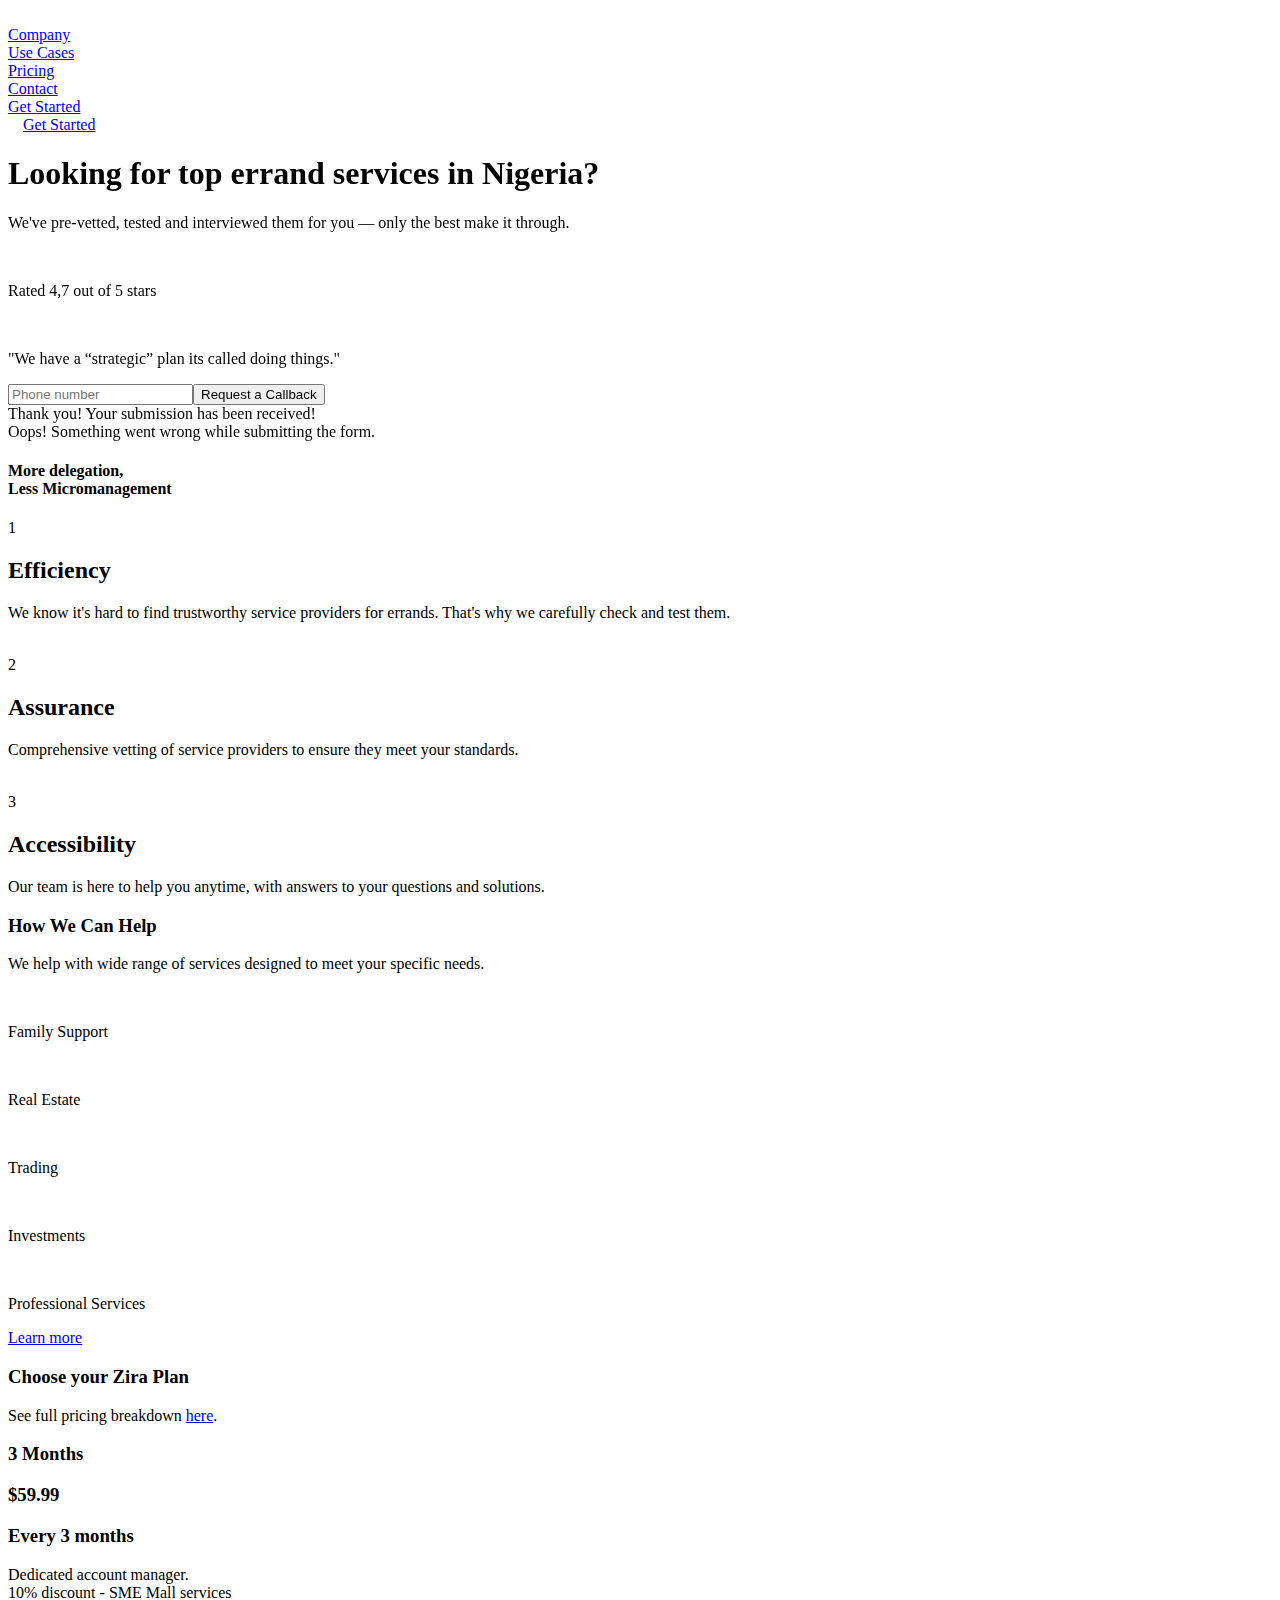
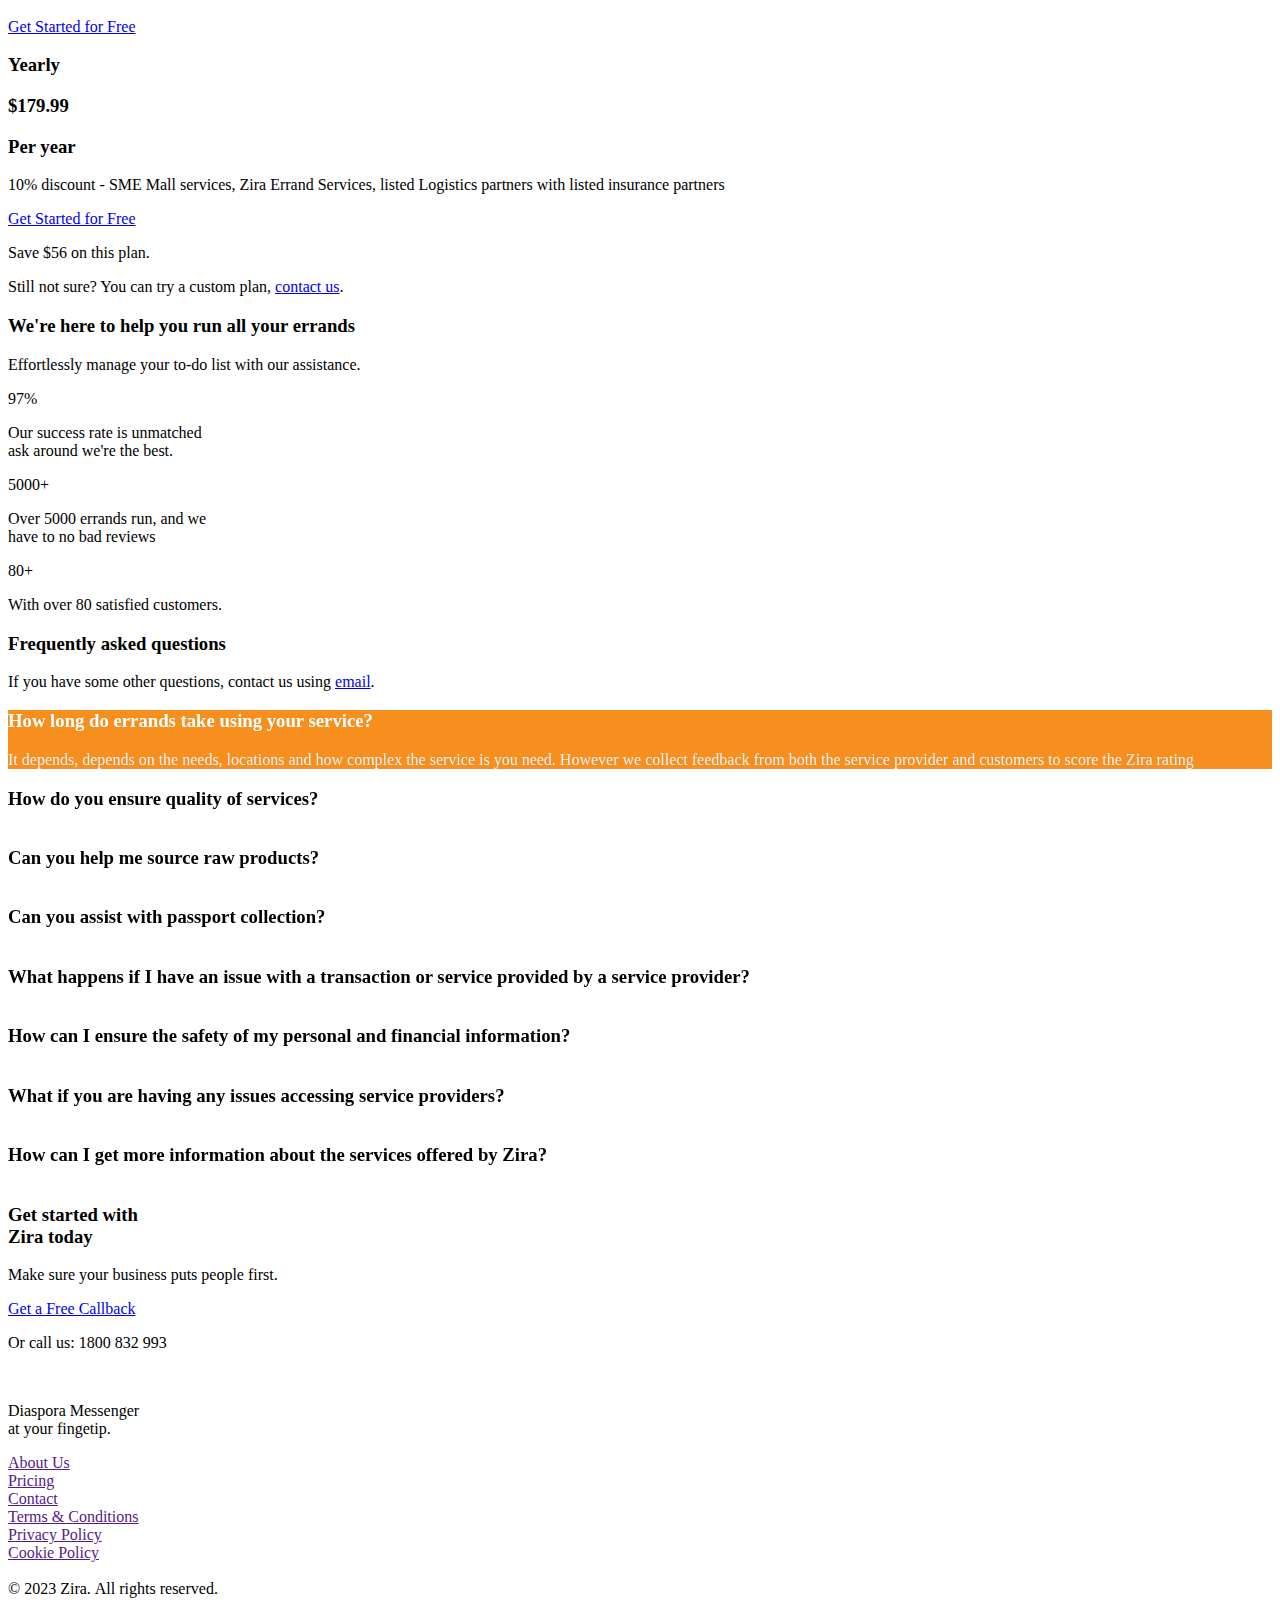
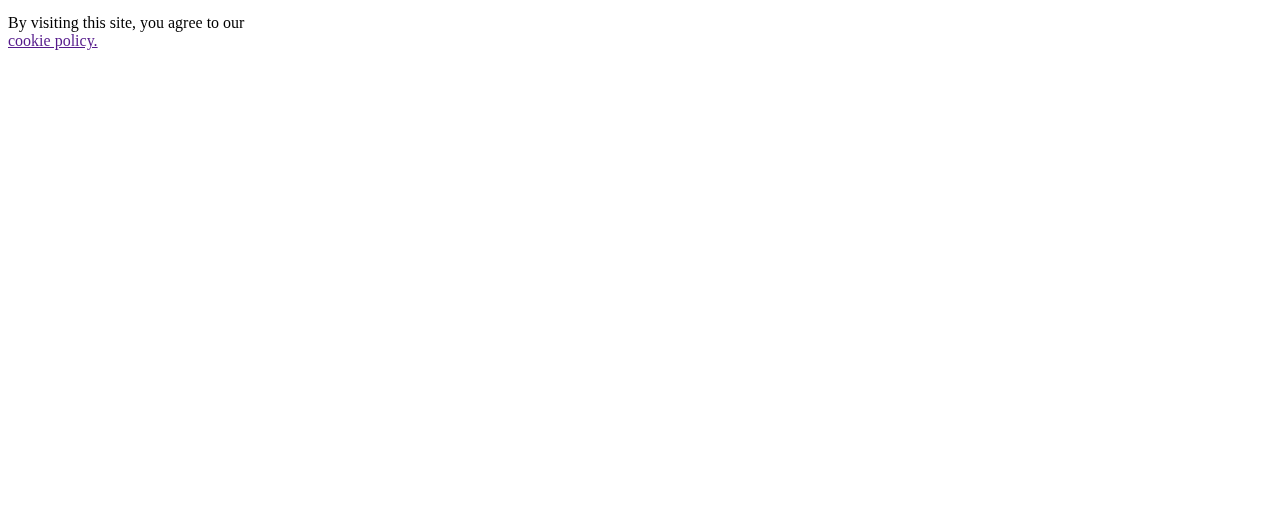
==== index.html @ 6d6cc8df "Add files via upload" ====
<!DOCTYPE html>
<html
  data-wf-page="5ffd76b1a15198cdef2735a7"
  data-wf-site="5ffd76b1a1519877c62735a1"
  class="w-mod-js wf-active w-mod-ix"
>
  <head>
    <meta http-equiv="Content-Type" content="text/html; charset=UTF-8" />
    <title>Zira - HTML</title>
    <meta
      content="Zira - HTML"
      property="og:title"
    />
    <meta
      content="Zira - HTML"
      property="twitter:title"
    />
    <meta content="width=device-width, initial-scale=1" name="viewport" />
    <meta content="Webflow" name="generator" />
    <link
      href="./assets/style.css"
      rel="stylesheet"
      type="text/css"
    />
    <style>
      @media (min-width: 992px) {
        html.w-mod-js:not(.w-mod-ix)
          [data-w-id="27117154-fb07-b334-8b6e-e99510895d7f"] {
          opacity: 0;
        }
        html.w-mod-js:not(.w-mod-ix)
          [data-w-id="0f4eed02-9784-bbb6-cdde-c2def8b38eef"] {
          opacity: 0;
        }
      }
    </style>
    <link href="https://fonts.googleapis.com/" rel="preconnect" />
    <link
      href="https://fonts.gstatic.com/"
      rel="preconnect"
      crossorigin="anonymous"
    />
    
    <link rel="stylesheet" href="./assets/css" media="all" />
    
    <!--[if lt IE 9
      ]><script
        src="https://cdnjs.cloudflare.com/ajax/libs/html5shiv/3.7.3/html5shiv.min.js"
        type="text/javascript"
      ></script
    ><![endif]-->
    <script type="text/javascript">
      !(function (o, c) {
        var n = c.documentElement,
          t = " w-mod-";
        (n.className += t + "js"),
          ("ontouchstart" in o ||
            (o.DocumentTouch && c instanceof DocumentTouch)) &&
            (n.className += t + "touch");
      })(window, document);
    </script>
    <link
      href="https://assets.website-files.com/5ffd76b1a1519877c62735a1/5ffd76b1a15198cf29273653_ico-fav.jpg"
      rel="shortcut icon"
      type="image/x-icon"
    />
    <link
      href="https://assets.website-files.com/5ffd76b1a1519877c62735a1/5ffd76b1a151988659273652_ico-phone.jpg"
      rel="apple-touch-icon"
    />
  </head>
  <body>
    <div class="page-content">
      <div class="sticky-nav">
        <div
          data-collapse="medium"
          data-animation="default"
          data-duration="400"
          data-w-id="a9dfc6ad-e56b-042e-f8f4-a7d5a33f586f"
          data-easing="ease"
          data-easing2="ease"
          role="banner"
          class="navbar flex w-nav"
        >
          <div class="container-nav flex w-container">
            <div class="left-flex">
              <a href="./" class="logo w-nav-brand" aria-label="home"
                ><img
                  src="./assets/logo.svg"
                  loading="lazy"
                  width="120"
                  sizes="(max-width: 479px) 100vw, 95px"
                  srcset="./assets/logo.svg 500w, ./assets/logo.svg 898w"
                  alt=""
              /></a>
            </div>
            <div class="menu-flex last reverse">
              <nav role="navigation" class="nav-menu w-nav-menu">
                <a href="./about.html" class="navigation-link w-inline-block"
                  ><div class="nav-text">Company</div></a
                >
                <a href="./services.html" class="navigation-link w-inline-block"
                  ><div class="nav-text">Use Cases</div></a
                >
                <a href="./pricing.html" class="navigation-link w-inline-block"
                  ><div class="nav-text">Pricing</div></a
                >
                <a href="./contact.html" class="navigation-link w-inline-block"
                  ><div class="nav-text">Contact</div></a
                >
                <div class="nav-btn_mobile">
                  <a href="./get-started.html" class="button red w-button"
                    >Get Started</a
                  >
                </div>
              </nav>
              <div
                class="menu-button w-nav-button"
                style="-webkit-user-select: text"
                aria-label="menu"
                role="button"
                tabindex="0"
                aria-controls="w-nav-overlay-4"
                aria-haspopup="menu"
                aria-expanded="false"
              >
                <div
                  data-w-id="a9dfc6ad-e56b-042e-f8f4-a7d5a33f592b"
                  class="hamburger-line"
                  style="
                    transform: translate3d(0px, 6px, 0px) scale3d(1, 1, 1)
                      rotateX(0deg) rotateY(0deg) rotateZ(0deg) skew(0deg, 0deg);
                    transform-style: preserve-3d;
                  "
                ></div>
                <div
                  data-w-id="a9dfc6ad-e56b-042e-f8f4-a7d5a33f592c"
                  class="hamburger-line"
                  style="
                    transform: translate3d(0px, -6px, 0px) scale3d(1, 1, 1)
                      rotateX(0deg) rotateY(0deg) rotateZ(0deg) skew(0deg, 0deg);
                    transform-style: preserve-3d;
                  "
                ></div>
              </div>
              <div class="right-flex hide-mobile add-left-margin">
                <a href="./get-started.html" class="button red w-button" style="padding: 9px 15px"
                  >Get Started</a
                >
              </div>
            </div>
          </div>
          <div
            class="w-nav-overlay"
            data-wf-ignore=""
            id="w-nav-overlay-4"
          ></div>
        </div>
      </div>
      <div id="Top" class="hero _2">
        <div class="container negative _2">
          <div class="hero-grid _1-column">
            <div
              data-w-id="df7ed4c6-fae5-e92a-2d40-9d24336d1b52"
              class="hero-photo"
              style="opacity: 1"
            >
              <div class="inside-photo _4">
                <video
                  autoplay
                  muted
                  loop
                  playsinline
                  className="hidden"
                  style="display: none"
                >
                  <source
                    data-v-6c0d3836=""
                    src="https://vidor-main-dev.s3.eu-west-1.amazonaws.com/public/web-authvdo-playback.mp4"
                    type="video/mp4"
                  />
                  Your browser does not support HTML5 video.
                </video>
              </div>
            </div>
            <div>
              <div
                data-w-id="27117154-fb07-b334-8b6e-e99510895d7f"
                class="hero-margin"
                style="
                  opacity: 1;
                  transform: translate3d(0px, 0px, 0px) scale3d(1, 1, 1)
                    rotateX(0deg) rotateY(0deg) rotateZ(0deg) skew(0deg, 0deg);
                  transform-style: preserve-3d;
                "
              >
                <h1 class="display-1">
                  Looking for top errand services in Nigeria?
                </h1>
                <div class="margin-30px">
                  <p class="subhead">
                    We've pre-vetted, tested and interviewed them for you — only
                    the best make it through.
                  </p>
                </div>
                <div class="margin-40px">
                  <div>
                    <div>
                      <div class="top-margin-30px">
                        <div class="start-flex">
                          <img
                            src="./assets/5ffdaaef7c8fff5e51665def_icons8-star-240.png"
                            loading="lazy"
                            width="20"
                            alt=""
                            class="star-image"
                          /><img
                            src="./assets/5ffdaaef7c8fff5e51665def_icons8-star-240.png"
                            loading="lazy"
                            width="20"
                            alt=""
                            class="star-image"
                          /><img
                            src="./assets/5ffdaaef7c8fff5e51665def_icons8-star-240.png"
                            loading="lazy"
                            width="20"
                            alt=""
                            class="star-image"
                          /><img
                            src="./assets/5ffdaaef7c8fff5e51665def_icons8-star-240.png"
                            loading="lazy"
                            width="20"
                            alt=""
                            class="star-image"
                          /><img
                            src="./assets/5ffdaaef7c8fff5e51665def_icons8-star-240.png"
                            loading="lazy"
                            width="20"
                            alt=""
                            class="star-image"
                          />
                        </div>
                        <p class="star-text">Rated 4,7 out of 5 stars</p>
                      </div>
                    </div>
                  </div>
                  <div>
                    <img
                      src="./assets/5ffed795c996eee0f6b4cf8a_utosia.png"
                      loading="lazy"
                      width="100"
                      sizes="(max-width: 479px) 100vw, 100px"
                      srcset="
                        https://assets.website-files.com/5ffd76b1a1519877c62735a1/5ffed795c996eee0f6b4cf8a_utosia-p-500.png  500w,
                        https://assets.website-files.com/5ffd76b1a1519877c62735a1/5ffed795c996eee0f6b4cf8a_utosia.png       1800w
                      "
                      alt=""
                    />
                    <div class="margin-20px">
                      <p>
                        "We have a “strategic” plan its called doing things."
                      </p>
                    </div>
                  </div>
                </div>
                <div class="margin-40px">
                  <div class="w-form">
                    <form
                      id="wf-form-Subscribe"
                      name="wf-form-Subscribe"
                      data-name="Subscribe"
                      method="get"
                      class="subscribe-form"
                    >
                      <input
                        type="text"
                        class="subscribe-field w-node-_7a13483c-5671-3814-b9e3-fc089ed305f5-ef2735a7 w-input"
                        maxlength="256"
                        name="phone"
                        data-name="Phone"
                        placeholder="Phone number"
                        id="phone"
                        required=""
                      /><input
                        type="submit"
                        value="Request a Callback"
                        data-wait="Please wait..."
                        class="button subscribe button-mobile w-button"
                      />
                    </form>
                    <div class="success-message w-form-done">
                      <div>Thank you! Your submission has been received!</div>
                    </div>
                    <div class="error-message w-form-fail">
                      <div>
                        Oops! Something went wrong while submitting the form.
                      </div>
                    </div>
                  </div>
                </div>
              </div>
            </div>
          </div>
        </div>
        <div class="green-shape"></div>
      </div>
      <div class="section _60px-bottom wf-section">
        <div class="container">
          <div>
            <div class="align-center">
              <h4 class="display-3">More delegation, <br />Less Micromanagement</h4>
            </div>
          </div>
          <div class="margin-80px">
            <div class="steps-grid">
              <div class="steps-wrapper">
                <div class="circle-steps"><div>1</div></div>
                <h2 class="steps-title">Efficiency</h2>
                <p class="steps-content">
                  We know it's hard to find trustworthy service providers for errands. That's why we carefully check and test them.
                </p>
                <img
                  src="./assets/600025db6ee51c3d1dd3b555_arrow-1.svg"
                  loading="lazy"
                  width="80"
                  alt=""
                  class="arrow-1 hide-arrow"
                />
              </div>
              <div>
                <div class="steps-wrapper">
                  <div class="circle-steps"><div>2</div></div>
                  <h2 class="steps-title">Assurance</h2>
                  <p class="steps-content">
                    Comprehensive vetting of service providers to ensure they meet your standards.
                  </p>
                  <img
                    src="./assets/6000263aade610e13f08e26d_arrow-2.svg"
                    loading="lazy"
                    width="80"
                    alt=""
                    class="arrow-1 hide-arrow"
                  />
                </div>
              </div>
              <div>
                <div class="steps-wrapper">
                  <div class="circle-steps full"><div>3</div></div>
                  <h2 class="steps-title">Accessibility</h2>
                  <p class="steps-content">
                    Our team is here to help you anytime, with answers to your questions and solutions.
                  </p>
                </div>
              </div>
            </div>
          </div>
        </div>
      </div>
      <div class="section wf-section">
        <div class="container">
          <div class="grid-2-columns">
            <div>
              <h3 class="display-2">How We Can Help</h3>
              <div class="margin-30px">
                <p class="subhead">We help with wide range of services designed to meet your specific needs.</p>
              </div>
              <div class="margin-50px">
                <div class="featrues-flex">
                  <div class="features-wrapper green">
                    <div class="green-icon">
                      <img
                        src="./assets/family.svg"
                        loading="lazy"
                        width="30"
                        alt=""
                      />
                    </div>
                    <p class="paragraph-no-margin">Family Support</p>
                  </div>
                  <div class="features-wrapper green">
                    <div class="green-icon">
                      <img
                        src="./assets/real-estate.svg"
                        loading="lazy"
                        width="30"
                        alt=""
                      />
                    </div>
                    <p class="paragraph-no-margin">Real Estate</p>
                  </div>
                  <div class="features-wrapper green">
                    <div class="green-icon">
                      <img
                        src="./assets/stocks.svg"
                        loading="lazy"
                        width="30"
                        alt=""
                      />
                    </div>
                    <p class="paragraph-no-margin">Trading</p>
                  </div>
                  <div class="features-wrapper green">
                    <div class="green-icon">
                      <img
                        src="./assets/oil-industry.svg"
                        loading="lazy"
                        width="30"
                        alt=""
                      />
                    </div>
                    <p class="paragraph-no-margin">Investments</p>
                  </div>
                  <div class="features-wrapper green">
                    <div class="green-icon">
                      <img
                        src="./assets/suitcase.svg"
                        loading="lazy"
                        width="30"
                        alt=""
                      />
                    </div>
                    <p class="paragraph-no-margin">Professional Services</p>
                  </div>
                </div>
              </div>
              <div class="margin-40px">
                <a href="./services.html" class="button w-button">Learn more</a>
              </div>
            </div>
            <div class="hero-photo second">
              <div class="inside-photo _6"></div>
            </div>
          </div>
        </div>
      </div>
      <div class="section green wf-section">
        <div class="container">
          <div class="align-center">
            <h3 class="display-2 white">Choose your Zira Plan</h3>
            <p class="subhead white">
              See full pricing breakdown
              <a
                href="./pricing.html"
                class="white"
                >here</a
              >.<strong><br /></strong>
            </p>
          </div>
          <div class="margin-80px">
            <div class="pricing-grid">
              <div class="pricing-wrapper">
                <div>
                  <h3 class="monthly-text">3 Months</h3>
                  <h3 class="pricing-title">
                    $59<span class="small-pricing">.99</span>
                  </h3>
                  <h3 class="monthly-text small">Every 3 months</h3>
                  <div class="margin-40px">
                    <p class="pricing-content">
                      Dedicated account manager.<br />10% discount - SME Mall services
                    </p>
                  </div>
                  <div class="margin-40px">
                    <a
                      href="./get-started.html"
                      class="button red w-button"
                      >Get Started for Free</a
                    >
                  </div>
                </div>
              </div>
              <div>
                <div class="pricing-wrapper">
                  <div>
                    <h3 class="monthly-text">Yearly</h3>
                    <h3 class="pricing-title">
                      $179<span class="small-pricing">.99</span>
                    </h3>
                    <h3 class="monthly-text small">Per year</h3>
                    <div class="margin-40px">
                      <p class="pricing-content">
                        10% discount - SME Mall services, Zira Errand Services, listed Logistics partners with listed insurance partners
                      </p>
                    </div>
                    <div class="margin-40px">
                      <a
                        href="./get-started.html"
                        class="button red w-button"
                        >Get Started for Free</a
                      >
                    </div>
                  </div>
                  <div class="margin-15px">
                    <p class="paragraph-small">Save $56 on this plan.</p>
                  </div>
                </div>
              </div>
            </div>
          </div>
          <div class="margin-30px">
            <div class="align-center">
              <p class="paragraph-small white">
                Still not sure? You can try a custom plan,
                <a
                  href="./contact.html"
                  class="white"
                  >contact us</a
                >.
              </p>
            </div>
          </div>
        </div>
      </div>
      <div class="section wf-section">
        <div class="container">
          <div>
            <div class="grid-2-columns">
              <div class="hero-photo second">
                <div class="inside-photo _2"></div>
              </div>
              <div>
                <h3 class="display-2">
                  We're here to help you run all your errands
                </h3>
                <div class="margin-30px">
                  <p class="subhead">Effortlessly manage your to-do list with our assistance.</p>
                </div>
                <div class="margin-50px">
                  <div class="statistics-block">
                    <div class="statistic-number">97%<br /></div>
                    <p class="paragraph-no-margin">
                      Our success rate is unmatched<br />
                      ask around we're the best.
                    </p>
                  </div>
                  <div class="margin-30px">
                    <div class="statistics-block">
                      <div class="statistic-number">5000+<br /></div>
                      <p class="paragraph-no-margin">
                        Over 5000 errands run, and we <br />have to no bad reviews
                      </p>
                    </div>
                  </div>
                  <div class="margin-30px">
                    <div class="statistics-block">
                      <div class="statistic-number">80+<br /></div>
                      <p class="paragraph-no-margin">
                        With over 80 satisfied customers.
                      </p>
                    </div>
                  </div>
                </div>
              </div>
            </div>
            <!-- <div class="margin-80px">
              <div>
                <div class="align-center">
                  <h3 class="display-5">
                    Trusted by some of world's best brands
                  </h3>
                </div>
                <div class="margin-40px">
                  <div>
                    <div class="logo-client-wrapper">
                      <div class="logo-client">
                        <img
                          src="./assets/5ffed7b29be53b338c105fe4_ztos.png"
                          width="110"
                          alt=""
                        />
                      </div>
                      <div class="logo-client">
                        <img
                          src="./assets/5ffed786d47f6e77f028257a_amara.png"
                          width="130"
                          sizes="(max-width: 479px) 83vw, (max-width: 767px) 22vw, (max-width: 991px) 17vw, 11vw"
                          srcset="
                            https://assets.website-files.com/5ffd76b1a1519877c62735a1/5ffed786d47f6e77f028257a_amara-p-500.png  500w,
                            https://assets.website-files.com/5ffd76b1a1519877c62735a1/5ffed786d47f6e77f028257a_amara.png       2284w
                          "
                          alt=""
                        />
                      </div>
                      <div class="logo-client">
                        <img
                          src="./assets/5ffed795c996eee0f6b4cf8a_utosia.png"
                          width="110"
                          sizes="(max-width: 479px) 76vw, (max-width: 767px) 22vw, (max-width: 991px) 110px, 11vw"
                          srcset="
                            https://assets.website-files.com/5ffd76b1a1519877c62735a1/5ffed795c996eee0f6b4cf8a_utosia-p-500.png  500w,
                            https://assets.website-files.com/5ffd76b1a1519877c62735a1/5ffed795c996eee0f6b4cf8a_utosia.png       1800w
                          "
                          alt=""
                        />
                      </div>
                      <div class="logo-client">
                        <img
                          src="./assets/5ffed7a7350d38f434a2e341_muzica.png"
                          width="130"
                          sizes="(max-width: 479px) 83vw, (max-width: 767px) 22vw, (max-width: 991px) 17vw, 11vw"
                          srcset="
                            https://assets.website-files.com/5ffd76b1a1519877c62735a1/5ffed7a7350d38f434a2e341_muzica-p-500.png  500w,
                            https://assets.website-files.com/5ffd76b1a1519877c62735a1/5ffed7a7350d38f434a2e341_muzica.png       2400w
                          "
                          alt=""
                        />
                      </div>
                      <div class="logo-client">
                        <img
                          src="./assets/5ffed7fcfc482e356b058b8b_atica.png"
                          width="80"
                          alt=""
                        />
                      </div>
                    </div>
                  </div>
                </div>
                <div class="margin-30px">
                  <div class="align-center">
                    <a
                      href="#portfolio/case"
                      class="button w-button"
                      >Meet Our Customers</a
                    >
                  </div>
                </div>
              </div>
            </div> -->
          </div>
        </div>
      </div>
      <div class="section wf-section">
        <div class="container">
          <div>
            <div class="align-center">
              <h3 class="display-3">Frequently asked questions</h3>
              <p class="subhead">If you have some other questions, contact us using <a href="mailto:ddd">email</a>.</p>
            </div>
            <div class="margin-60px">
              <div
                data-w-id="312c2037-4144-e2ba-31b6-87f8deb96631"
                class="inner-container _712px center"
                style="
                  transform: translate3d(0px, 0%, 0px) scale3d(1, 1, 1)
                    rotateX(0deg) rotateY(0deg) rotateZ(0deg) skew(0deg, 0deg);
                  transform-style: preserve-3d;
                  opacity: 1;
                "
              >
                <div class="w-layout-grid grid-1-column gap-row-24px">
                  <div
                    data-w-id="d61267a7-b4ae-4e96-28a7-3024ba7fb0e6"
                    class="accordion-item-wrapper space-between"
                    style="background-color: rgb(246, 143, 29)"
                  >
                    <div class="accordion-content-wrapper width-660px">
                      <div class="accordion-header">
                        <h3
                          class="accordion-title heading-h5-size"
                          style="color: rgb(255, 255, 255)"
                        >
                        How long do errands take using your service?
                        </h3>
                      </div>
                      <div
                        class="acordion-body"
                        style="
                          transform: translate3d(0px, 0px, 0px)
                            scale3d(1, 1, 1.001) rotateX(0deg) rotateY(0deg)
                            rotateZ(0deg) skew(0deg, 0deg);
                          transform-style: preserve-3d;
                          opacity: 1;
                        "
                      >
                        <div class="accordion-spacer"></div>
                        <div class="inner-container _410px _100-tablet">
                          <p
                            class="mg-bottom-0 paragraph-small"
                            style="color: rgb(236, 242, 255)"
                          >
                          It depends, depends on the needs, locations and how complex the service is you need. However we collect feedback from both the service provider and customers to score the Zira rating
                          </p>
                        </div>
                      </div>
                    </div>
                    <div
                      class="accordion-icon-wrapper"
                      style="
                        transform: translate3d(0px, 0px, 0px) scale3d(1, 1, 1)
                          rotateX(0deg) rotateY(0deg) rotateZ(90deg)
                          skew(0deg, 0deg);
                        transform-style: preserve-3d;
                      "
                    >
                      <div
                        class="btn-circle-secondary small accordion-btn-circle"
                      >
                        <div
                          class="btn-line horizontal"
                          style="
                            transform: translate3d(0px, 0px, 0px)
                              scale3d(1, 1, 1) rotateX(0deg) rotateY(0deg)
                              rotateZ(90deg) skew(0deg, 0deg);
                            transform-style: preserve-3d;
                            background-color: rgb(246, 143, 29);
                          "
                        ></div>
                        <div
                          class="btn-line vertical"
                          style="background-color: rgb(246, 143, 29)"
                        ></div>
                      </div>
                    </div>
                  </div>
                  <div
                    data-w-id="312c2037-4144-e2ba-31b6-87f8deb96641"
                    class="accordion-item-wrapper space-between"
                    style="background-color: rgb(255, 255, 255)"
                  >
                    <div class="accordion-content-wrapper width-660px">
                      <div class="accordion-header">
                        <h3 class="accordion-title heading-h5-size">
                          How do you ensure quality of services?
                        </h3>
                      </div>
                      <div
                        class="acordion-body"
                        style="
                          height: 0px;
                          transform: translate3d(0px, 20px, 0px)
                            scale3d(0.95, 0.95, 1.001) rotateX(0deg)
                            rotateY(0deg) rotateZ(0deg) skew(0deg, 0deg);
                          transform-style: preserve-3d;
                          opacity: 0;
                        "
                      >
                        <div class="accordion-spacer"></div>
                        <div class="inner-container _410px _100-tablet">
                          <p class="mg-bottom-0 paragraph-small">
                            We have a rigorous screening process of service providers that we take on. Only the best make it through and we gather feedback about each service booked with our feedback system.
                          </p>
                        </div>
                      </div>
                    </div>
                    <div class="accordion-icon-wrapper">
                      <div
                        class="btn-circle-secondary small accordion-btn-circle"
                      >
                        <div class="btn-line horizontal"></div>
                        <div class="btn-line vertical"></div>
                      </div>
                    </div>
                  </div>
                  <div
                    data-w-id="312c2037-4144-e2ba-31b6-87f8deb9664f"
                    class="accordion-item-wrapper space-between"
                    style="background-color: rgb(255, 255, 255)"
                  >
                    <div class="accordion-content-wrapper width-660px">
                      <div class="accordion-header">
                        <h3 class="accordion-title heading-h5-size">
                          Can you help me source raw products?
                        </h3>
                      </div>
                      <div
                        class="acordion-body"
                        style="
                          height: 0px;
                          transform: translate3d(0px, 20px, 0px)
                            scale3d(0.95, 0.95, 1.001) rotateX(0deg)
                            rotateY(0deg) rotateZ(0deg) skew(0deg, 0deg);
                          transform-style: preserve-3d;
                          opacity: 0;
                        "
                      >
                        <div class="accordion-spacer"></div>
                        <div class="inner-container _410px _100-tablet">
                          <p class="mg-bottom-0 paragraph-small">
                            Yes many of our trusted suppliers do just that and are experienced in sourcing products for diaspora in Nigeria
                          </p>
                        </div>
                      </div>
                    </div>
                    <div class="accordion-icon-wrapper">
                      <div
                        class="btn-circle-secondary small accordion-btn-circle"
                      >
                        <div class="btn-line horizontal"></div>
                        <div class="btn-line vertical"></div>
                      </div>
                    </div>
                  </div>
                  <div
                    data-w-id="312c2037-4144-e2ba-31b6-87f8deb9665d"
                    class="accordion-item-wrapper space-between"
                    style="background-color: rgb(255, 255, 255)"
                  >
                    <div class="accordion-content-wrapper width-660px">
                      <div class="accordion-header">
                        <h3 class="accordion-title heading-h5-size">
                          Can you assist with passport collection?
                        </h3>
                      </div>
                      <div
                        class="acordion-body"
                        style="
                          height: 0px;
                          transform: translate3d(0px, 20px, 0px)
                            scale3d(0.95, 0.95, 1.001) rotateX(0deg)
                            rotateY(0deg) rotateZ(0deg) skew(0deg, 0deg);
                          transform-style: preserve-3d;
                          opacity: 0;
                        "
                      >
                        <div class="accordion-spacer"></div>
                        <div class="inner-container _410px _100-tablet">
                          <p class="mg-bottom-0 paragraph-small">
                            Yes, this is a service a few of our trusted suppliers offer. Our team is available to help you navigate the process to ensure you receive your passport in a timely manner.
                          </p>
                        </div>
                      </div>
                    </div>
                    <div class="accordion-icon-wrapper">
                      <div
                        class="btn-circle-secondary small accordion-btn-circle"
                      >
                        <div class="btn-line horizontal"></div>
                        <div class="btn-line vertical"></div>
                      </div>
                    </div>
                  </div>
                  <div
                    data-w-id="312c2037-4144-e2ba-31b6-87f8deb9665d"
                    class="accordion-item-wrapper space-between"
                    style="background-color: rgb(255, 255, 255)"
                  >
                    <div class="accordion-content-wrapper width-660px">
                      <div class="accordion-header">
                        <h3 class="accordion-title heading-h5-size">
                          What happens if I have an issue with a transaction or service provided by a service provider?
                        </h3>
                      </div>
                      <div
                        class="acordion-body"
                        style="
                          height: 0px;
                          transform: translate3d(0px, 20px, 0px)
                            scale3d(0.95, 0.95, 1.001) rotateX(0deg)
                            rotateY(0deg) rotateZ(0deg) skew(0deg, 0deg);
                          transform-style: preserve-3d;
                          opacity: 0;
                        "
                      >
                        <div class="accordion-spacer"></div>
                        <div class="inner-container _410px _100-tablet">
                          <p class="mg-bottom-0 paragraph-small">
                            We take our customer complaints seriously and will work to resolve any issues. If you have a problem with a transaction or service provider, please contact our customer service team and provide details of the issue. We will investigate the matter and work to find a satisfactory solution for all parties involved
                          </p>
                        </div>
                      </div>
                    </div>
                    <div class="accordion-icon-wrapper">
                      <div
                        class="btn-circle-secondary small accordion-btn-circle"
                      >
                        <div class="btn-line horizontal"></div>
                        <div class="btn-line vertical"></div>
                      </div>
                    </div>
                  </div>
                  <div
                    data-w-id="312c2037-4144-e2ba-31b6-87f8deb9665d"
                    class="accordion-item-wrapper space-between"
                    style="background-color: rgb(255, 255, 255)"
                  >
                    <div class="accordion-content-wrapper width-660px">
                      <div class="accordion-header">
                        <h3 class="accordion-title heading-h5-size">
                          How can I ensure the safety of my personal and financial information?
                        </h3>
                      </div>
                      <div
                        class="acordion-body"
                        style="
                          height: 0px;
                          transform: translate3d(0px, 20px, 0px)
                            scale3d(0.95, 0.95, 1.001) rotateX(0deg)
                            rotateY(0deg) rotateZ(0deg) skew(0deg, 0deg);
                          transform-style: preserve-3d;
                          opacity: 0;
                        "
                      >
                        <div class="accordion-spacer"></div>
                        <div class="inner-container _410px _100-tablet">
                          <p class="mg-bottom-0 paragraph-small">
                            We take the security and privacy of our customers seriously. We use industry-standard security measures to protect your personal and financial information, and we constantly monitor our systems to ensure that they remain secure. Additionally, we recommend that you never share sensitive information like passwords and credit card numbers with anyone
                          </p>
                        </div>
                      </div>
                    </div>
                    <div class="accordion-icon-wrapper">
                      <div
                        class="btn-circle-secondary small accordion-btn-circle"
                      >
                        <div class="btn-line horizontal"></div>
                        <div class="btn-line vertical"></div>
                      </div>
                    </div>
                  </div>
                  <div
                    data-w-id="312c2037-4144-e2ba-31b6-87f8deb9665d"
                    class="accordion-item-wrapper space-between"
                    style="background-color: rgb(255, 255, 255)"
                  >
                    <div class="accordion-content-wrapper width-660px">
                      <div class="accordion-header">
                        <h3 class="accordion-title heading-h5-size">
                          What if you are having any issues accessing service providers?
                        </h3>
                      </div>
                      <div
                        class="acordion-body"
                        style="
                          height: 0px;
                          transform: translate3d(0px, 20px, 0px)
                            scale3d(0.95, 0.95, 1.001) rotateX(0deg)
                            rotateY(0deg) rotateZ(0deg) skew(0deg, 0deg);
                          transform-style: preserve-3d;
                          opacity: 0;
                        "
                      >
                        <div class="accordion-spacer"></div>
                        <div class="inner-container _410px _100-tablet">
                          <p class="mg-bottom-0 paragraph-small">
                            If you are experiencing any technical difficulties please contact our customer service team for assistance. Our team will work to diagnose and resolve any issues as quick as possible to ensure you can continue to delegate your business services with ease
                          </p>
                        </div>
                      </div>
                    </div>
                    <div class="accordion-icon-wrapper">
                      <div
                        class="btn-circle-secondary small accordion-btn-circle"
                      >
                        <div class="btn-line horizontal"></div>
                        <div class="btn-line vertical"></div>
                      </div>
                    </div>
                  </div>
                  <div
                    data-w-id="312c2037-4144-e2ba-31b6-87f8deb9665d"
                    class="accordion-item-wrapper space-between"
                    style="background-color: rgb(255, 255, 255)"
                  >
                    <div class="accordion-content-wrapper width-660px">
                      <div class="accordion-header">
                        <h3 class="accordion-title heading-h5-size">
                          How can I get more information about the services offered by Zira?
                        </h3>
                      </div>
                      <div
                        class="acordion-body"
                        style="
                          height: 0px;
                          transform: translate3d(0px, 20px, 0px)
                            scale3d(0.95, 0.95, 1.001) rotateX(0deg)
                            rotateY(0deg) rotateZ(0deg) skew(0deg, 0deg);
                          transform-style: preserve-3d;
                          opacity: 0;
                        "
                      >
                        <div class="accordion-spacer"></div>
                        <div class="inner-container _410px _100-tablet">
                          <p class="mg-bottom-0 paragraph-small">
                            Just contact us, we'll be happy to assist you
                          </p>
                        </div>
                      </div>
                    </div>
                    <div class="accordion-icon-wrapper">
                      <div
                        class="btn-circle-secondary small accordion-btn-circle"
                      >
                        <div class="btn-line horizontal"></div>
                        <div class="btn-line vertical"></div>
                      </div>
                    </div>
                  </div>
                </div>
              </div>
            </div>
          </div>
        </div>
      </div>
      <div class="section cta-1 wf-section">
        <div class="container _40">
          <div class="align-center">
            <h3 class="display-2 white">Get started with<br />Zira today</h3>
            <p class="subhead white">
              Make sure your business puts people first.<strong><br /></strong>
            </p>
          </div>
          <div class="margin-40px">
            <div class="align-center">
              <div>
                <div class="meta-tag-flex center meta-vertical">
                  <a
                    href="./request-a-demo.html"
                    class="button w-button"
                    >Get a Free Callback</a
                  >
                  <div class="line-divider transpraent"></div>
                  <p class="paragraph-no-margin white">
                    Or call us: 1800 832 993
                  </p>
                </div>
              </div>
            </div>
          </div>
        </div>
      </div>
      <div class="footer-1">
        <div class="container">
          <div class="footer-grid">
            <div id="w-node-_7efb4836-59c1-4a54-2678-7f50065e3f48-065e3f45">
              <a href="#" class="w-inline-block"
                ><img
                  src="./assets/logo-light.svg"
                  loading="lazy"
                  width="95"
                  sizes="(max-width: 479px) 100vw, 95px"
                  srcset="
                    ./assets/logo-light.svg 500w,
                    ./assets/logo-light.svg 898w
                  "
                  alt=""
              /></a>
              <div class="margin-30px">
                <p class="big-paragraph white">
                  Diaspora Messenger <br />at your fingetip.
                </p>
              </div>
            </div>
            <div
              id="w-node-_7efb4836-59c1-4a54-2678-7f50065e3f50-065e3f45"
              class="footer-flex"
            >
              <a
                href=""
                aria-current="page"
                class="footer-link w-inline-block w--current"
                ><div class="nav-text remove-weight">About Us</div></a
              ><a href="" class="footer-link w-inline-block"
                ><div class="nav-text remove-weight">Pricing</div></a
              ><a href="" class="footer-link w-inline-block"
                ><div class="nav-text remove-weight">Contact</div></a
              >
            </div>
            <div id="w-node-_7efb4836-59c1-4a54-2678-7f50065e3f63-065e3f45">
              <div class="footer-flex">
                <a href="" class="footer-link w-inline-block"
                  ><div class="nav-text remove-weight">
                    Terms & Conditions
                  </div></a
                ><a href="" class="footer-link w-inline-block"
                  ><div class="nav-text remove-weight">Privacy Policy</div></a
                ><a href="" class="footer-link w-inline-block"
                  ><div class="nav-text remove-weight">Cookie Policy</div></a
                >
              </div>
            </div>
            <div>
              <div class="social-wrapper">
                <a href="home#" class="social-icon _2 w-inline-block"
                  ><img
                    src="./assets/5ffd76b1a151989f312736a7_facebook-white.svg"
                    loading="lazy"
                    width="18"
                    alt="" /></a
                ><a href="home#" class="social-icon _2 w-inline-block"
                  ><img
                    src="./assets/5ffd76b1a15198899b2736a3_instagram-white.svg"
                    loading="lazy"
                    width="18"
                    alt="" /></a
                ><a href="home#" class="social-icon _2 w-inline-block"
                  ><img
                    src="./assets/5ffd76b1a15198205d2736a5_slack-white.svg"
                    loading="lazy"
                    width="18"
                    alt="" /></a
                ><a href="home#" class="social-icon _2 w-inline-block"
                  ><img
                    src="./assets/5ffd76b1a151987d6b2736a4_twitter-white.svg"
                    loading="lazy"
                    width="18"
                    alt="" /></a
                ><a href="home#" class="social-icon _2 w-inline-block"
                  ><img
                    src="./assets/5ffd76b1a1519854b32736a6_youtube-white.svg"
                    loading="lazy"
                    width="18"
                    alt=""
                /></a>
              </div>
            </div>
          </div>
          <div class="footer-line"></div>
          <div>
            <div class="copyright-flex">
              <div class="coppyright-text">
                © 2023 Zira.&nbsp;All rights reserved.
              </div>
            </div>
          </div>
        </div>
      </div>
      <div
        class="cookies-modal"
        style="
          transform: translate3d(0px, 0px, 0px) scale3d(1, 1, 1) rotateX(0deg)
            rotateY(0deg) rotateZ(0deg) skew(0deg, 0deg);
          transform-style: preserve-3d;
          opacity: 1;
        "
      >
        <div>
          <p class="cookies-parahraph">
            By visiting this site, you agree to our <br /><a
              href=""
              class="white"
              >cookie policy.</a
            >
          </p>
        </div>
        <div
          data-w-id="7e347db3-66e2-21cd-29df-b90d49a19dbb"
          class="close-button"
        >
          <div
            class="line first"
            style="
              transform: translate3d(0px, 0px, 0px) scale3d(1, 1, 1)
                rotateX(0deg) rotateY(0deg) rotateZ(45deg) skew(0deg, 0deg);
              transform-style: preserve-3d;
            "
          ></div>
          <div
            class="line second"
            style="
              transform: translate3d(0px, 0px, 0px) scale3d(1, 1, 1)
                rotateX(0deg) rotateY(0deg) rotateZ(-45deg) skew(0deg, 0deg);
              transform-style: preserve-3d;
            "
          ></div>
        </div>
      </div>
    </div>
    <script
      src="./assets/jquery-3.5.1.min.dc5e7f18c8.js"
      type="text/javascript"
      integrity="sha256-9/aliU8dGd2tb6OSsuzixeV4y/faTqgFtohetphbbj0="
      crossorigin="anonymous"
    ></script>
    <script src="./assets/webflow.9ad8d74bc.js" type="text/javascript"></script>
    <!--[if lte IE 9
      ]><script src="//cdnjs.cloudflare.com/ajax/libs/placeholders/3.0.2/placeholders.min.js"></script
    ><![endif]-->
  </body>
</html>
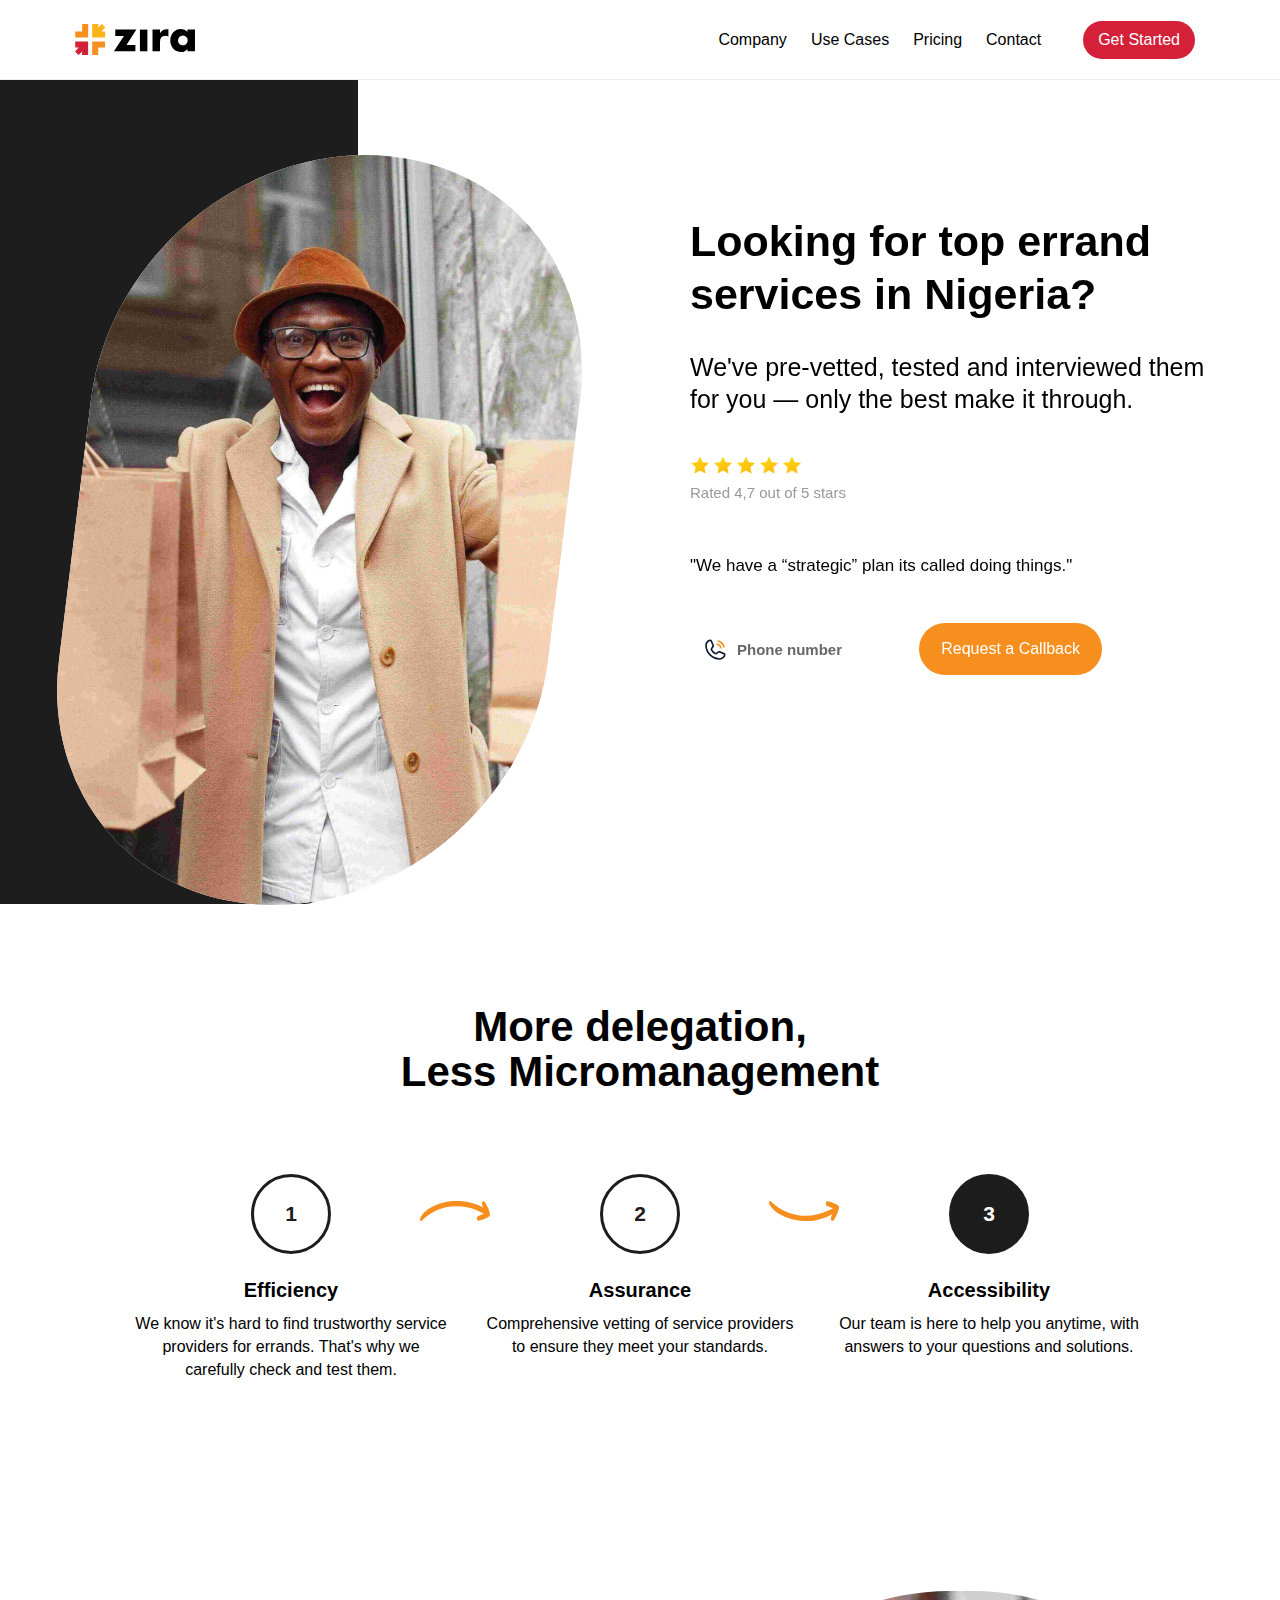
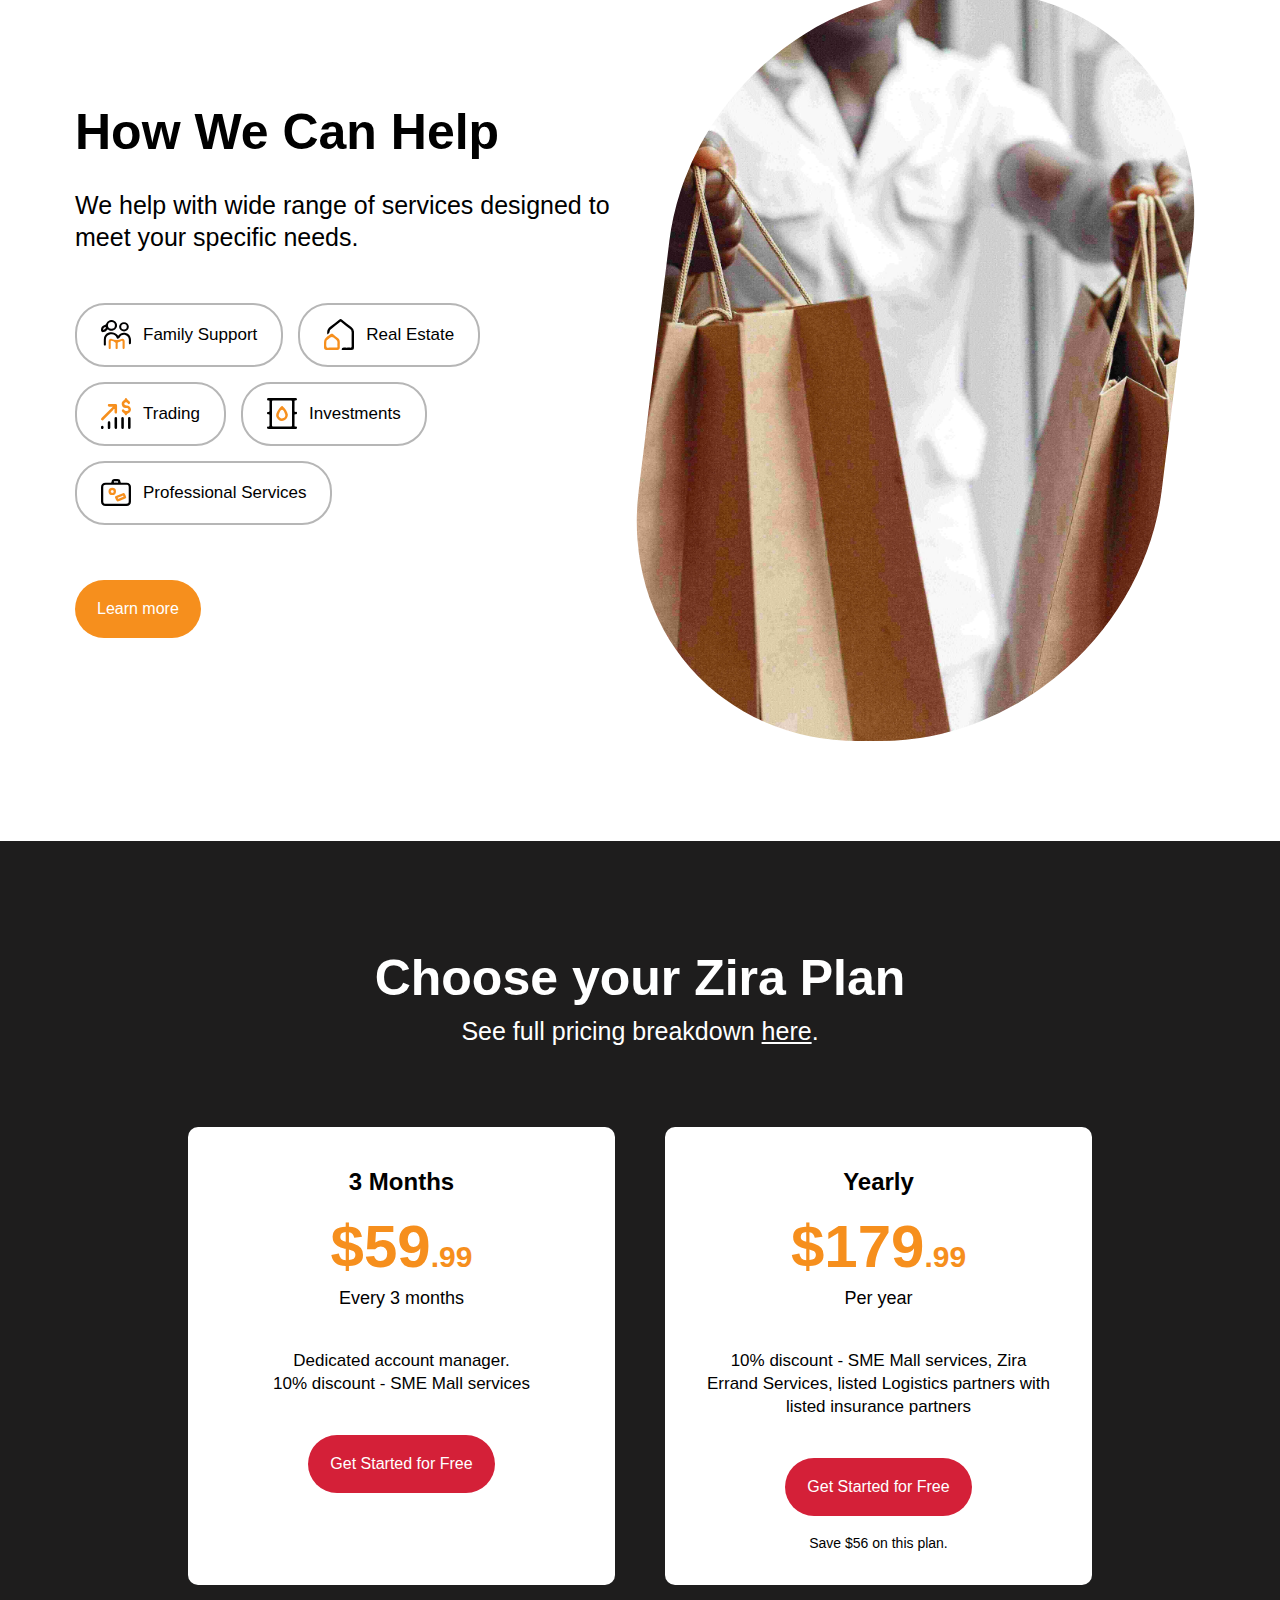
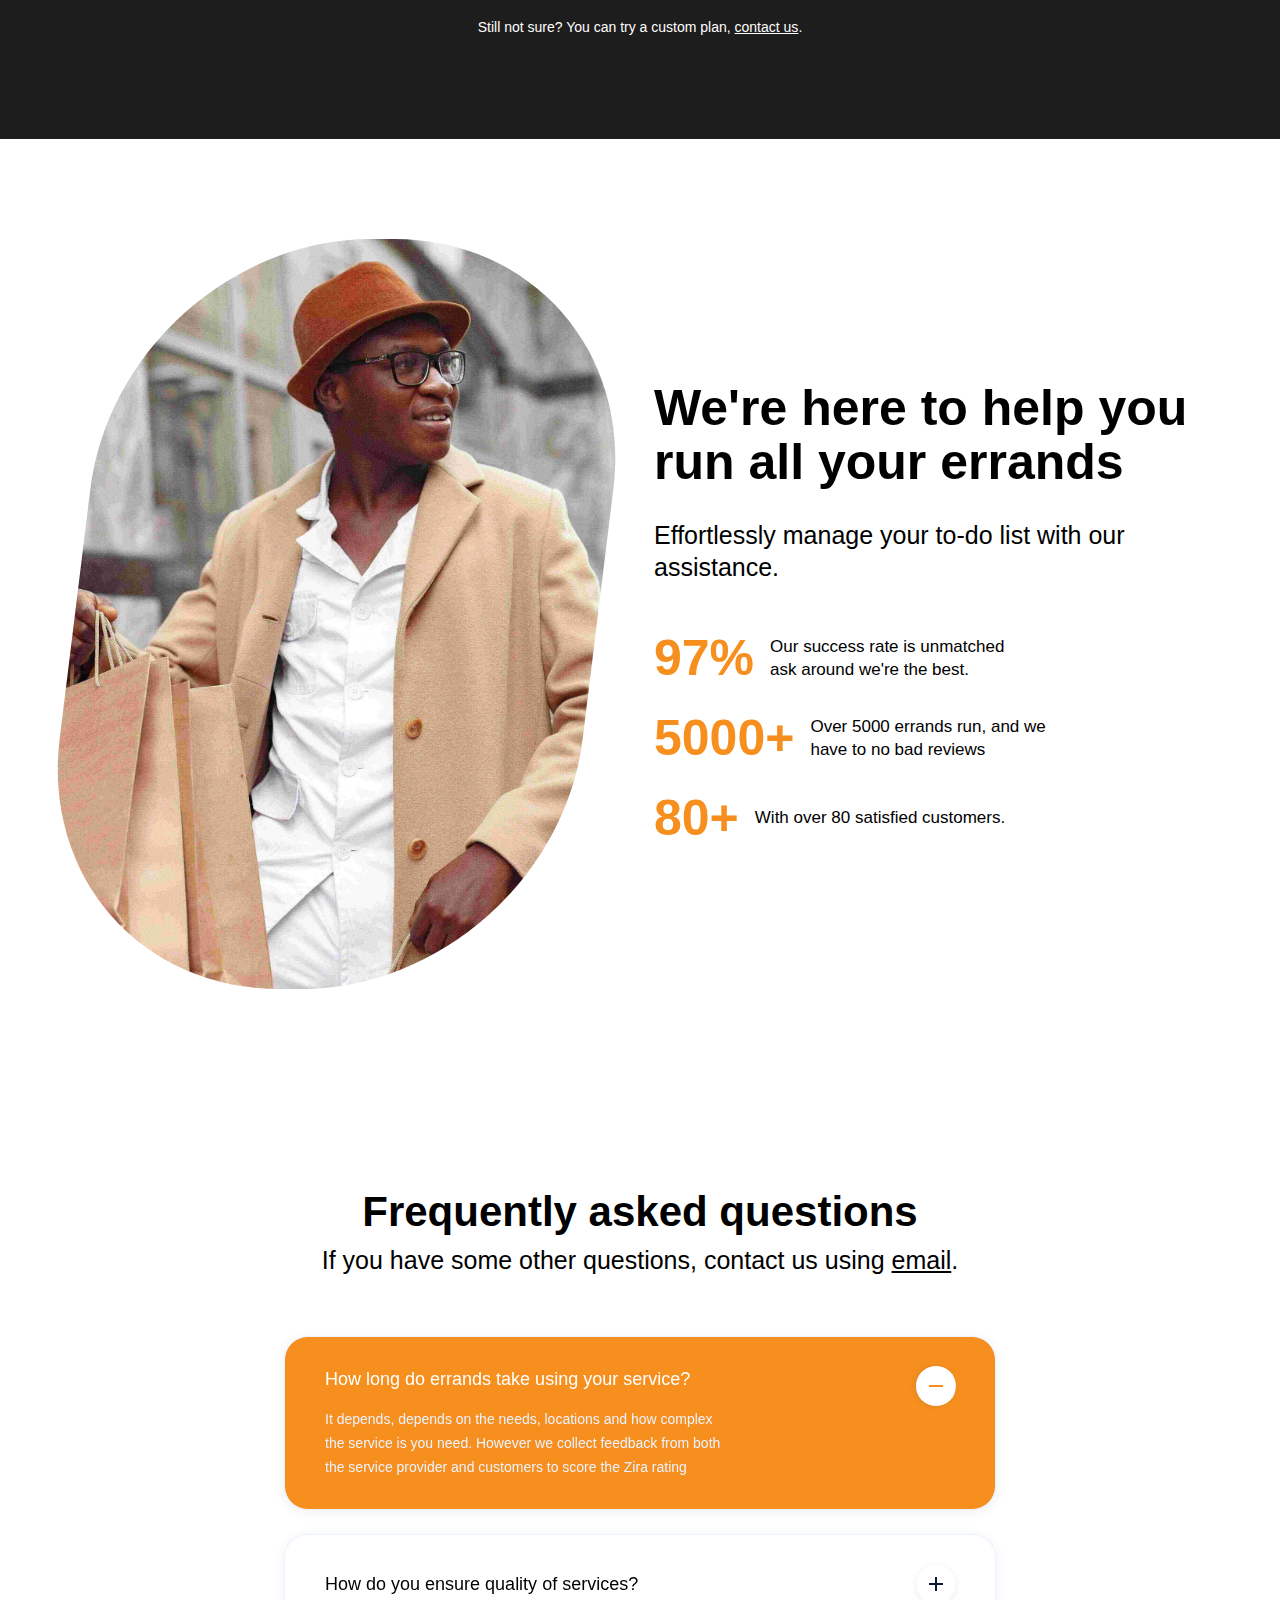
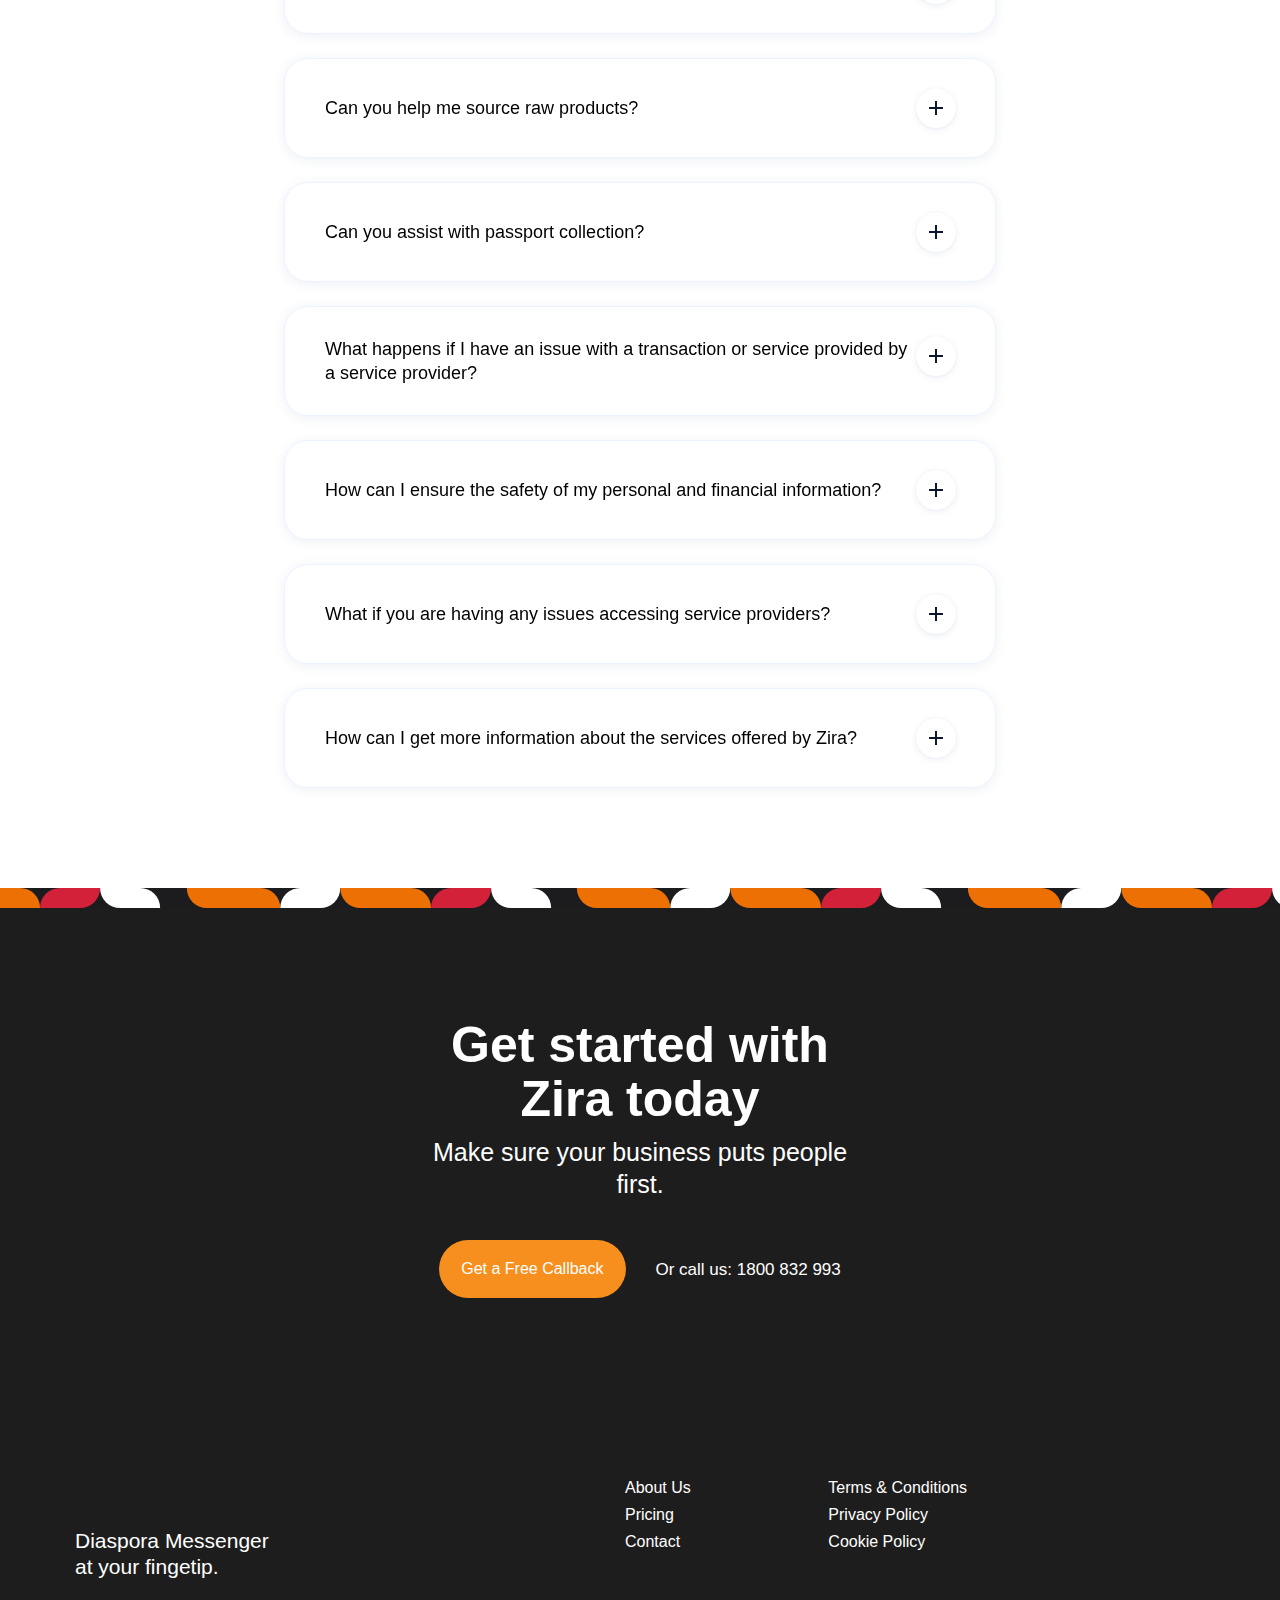
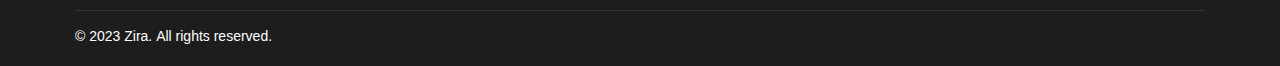
==== commit f760a809: "Update" ====
--- a/index.html
+++ b/index.html
@@ -41,7 +41,7 @@
       crossorigin="anonymous"
     />
     
-    <link rel="stylesheet" href="./assets/css" media="all" />
+    <link rel="stylesheet" href="./assets/fonts.css" media="all" />
     
     <!--[if lt IE 9
       ]><script
--- a/assets/style.css
+++ b/assets/style.css
@@ -0,0 +1,12717 @@
+/* ==========================================================================
+   normalize.css v3.0.3 | MIT License | github.com/necolas/normalize.css 
+   ========================================================================== */
+/*! normalize.css v3.0.3 | MIT License | github.com/necolas/normalize.css */
+html {
+  font-family: sans-serif;
+  -ms-text-size-adjust: 100%;
+  -webkit-text-size-adjust: 100%;
+}
+body {
+  margin: 0;
+}
+article,
+aside,
+details,
+figcaption,
+figure,
+footer,
+header,
+hgroup,
+main,
+menu,
+nav,
+section,
+summary {
+  display: block;
+}
+audio,
+canvas,
+progress,
+video {
+  display: inline-block;
+  vertical-align: baseline;
+}
+audio:not([controls]) {
+  display: none;
+  height: 0;
+}
+[hidden],
+template {
+  display: none;
+}
+a {
+  background-color: transparent;
+}
+a:active,
+a:hover {
+  outline: 0;
+}
+abbr[title] {
+  border-bottom: 1px dotted;
+}
+b,
+strong {
+  font-weight: bold;
+}
+dfn {
+  font-style: italic;
+}
+h1 {
+  font-size: 2em;
+  margin: 0.67em 0;
+}
+mark {
+  background: #ff0;
+  color: #000;
+}
+small {
+  font-size: 80%;
+}
+sub,
+sup {
+  font-size: 75%;
+  line-height: 0;
+  position: relative;
+  vertical-align: baseline;
+}
+sup {
+  top: -0.5em;
+}
+sub {
+  bottom: -0.25em;
+}
+img {
+  border: 0;
+}
+svg:not(:root) {
+  overflow: hidden;
+}
+figure {
+  margin: 1em 40px;
+}
+hr {
+  box-sizing: content-box;
+  height: 0;
+}
+pre {
+  overflow: auto;
+}
+code,
+kbd,
+pre,
+samp {
+  font-family: monospace, monospace;
+  font-size: 1em;
+}
+button,
+input,
+optgroup,
+select,
+textarea {
+  color: inherit;
+  font: inherit;
+  margin: 0;
+}
+button {
+  overflow: visible;
+}
+button,
+select {
+  text-transform: none;
+}
+button,
+html input[type="button"],
+input[type="reset"] {
+  -webkit-appearance: button;
+  cursor: pointer;
+}
+button[disabled],
+html input[disabled] {
+  cursor: default;
+}
+button::-moz-focus-inner,
+input::-moz-focus-inner {
+  border: 0;
+  padding: 0;
+}
+input {
+  line-height: normal;
+}
+input[type="checkbox"],
+input[type="radio"] {
+  box-sizing: border-box;
+  padding: 0;
+}
+input[type="number"]::-webkit-inner-spin-button,
+input[type="number"]::-webkit-outer-spin-button {
+  height: auto;
+}
+input[type="search"] {
+  -webkit-appearance: none;
+}
+input[type="search"]::-webkit-search-cancel-button,
+input[type="search"]::-webkit-search-decoration {
+  -webkit-appearance: none;
+}
+fieldset {
+  border: 1px solid #c0c0c0;
+  margin: 0 2px;
+  padding: 0.35em 0.625em 0.75em;
+}
+legend {
+  border: 0;
+  padding: 0;
+}
+textarea {
+  overflow: auto;
+}
+optgroup {
+  font-weight: bold;
+}
+table {
+  border-collapse: collapse;
+  border-spacing: 0;
+}
+td,
+th {
+  padding: 0;
+}
+
+/* ==========================================================================
+ Start of base Webflow CSS - If you're looking for some ultra-clean CSS, skip the boilerplate and see the unminified code below.
+ ========================================================================== */
+@font-face {
+  font-family: "webflow-icons";
+  src: url("[data-uri]")
+      format("truetype");
+  font-weight: normal;
+  font-style: normal;
+}
+[class^="w-icon-"],
+[class*=" w-icon-"] {
+  font-family: "webflow-icons" !important;
+  speak: none;
+  font-style: normal;
+  font-weight: normal;
+  font-variant: normal;
+  text-transform: none;
+  line-height: 1;
+  -webkit-font-smoothing: antialiased;
+  -moz-osx-font-smoothing: grayscale;
+}
+.w-icon-slider-right:before {
+  content: "\e600";
+}
+.w-icon-slider-left:before {
+  content: "\e601";
+}
+.w-icon-nav-menu:before {
+  content: "\e602";
+}
+.w-icon-arrow-down:before,
+.w-icon-dropdown-toggle:before {
+  content: "\e603";
+}
+.w-icon-file-upload-remove:before {
+  content: "\e900";
+}
+.w-icon-file-upload-icon:before {
+  content: "\e903";
+}
+* {
+  -webkit-box-sizing: border-box;
+  -moz-box-sizing: border-box;
+  box-sizing: border-box;
+}
+html {
+  height: 100%;
+}
+body {
+  margin: 0;
+  min-height: 100%;
+  background-color: #fff;
+  font-family: Arial, sans-serif;
+  font-size: 14px;
+  line-height: 20px;
+  color: #333;
+}
+img {
+  max-width: 100%;
+  vertical-align: middle;
+  display: inline-block;
+}
+html.w-mod-touch * {
+  background-attachment: scroll !important;
+}
+.w-block {
+  display: block;
+}
+.w-inline-block {
+  max-width: 100%;
+  display: inline-block;
+}
+.w-clearfix:before,
+.w-clearfix:after {
+  content: " ";
+  display: table;
+  grid-column-start: 1;
+  grid-row-start: 1;
+  grid-column-end: 2;
+  grid-row-end: 2;
+}
+.w-clearfix:after {
+  clear: both;
+}
+.w-hidden {
+  display: none;
+}
+.w-button {
+  display: inline-block;
+  padding: 9px 15px;
+  background-color: #3898ec;
+  color: white;
+  border: 0;
+  line-height: inherit;
+  text-decoration: none;
+  cursor: pointer;
+  border-radius: 0;
+}
+input.w-button {
+  -webkit-appearance: button;
+}
+html[data-w-dynpage] [data-w-cloak] {
+  color: transparent !important;
+}
+.w-webflow-badge,
+.w-webflow-badge * {
+  position: static;
+  left: auto;
+  top: auto;
+  right: auto;
+  bottom: auto;
+  z-index: auto;
+  display: block;
+  visibility: visible;
+  overflow: visible;
+  overflow-x: visible;
+  overflow-y: visible;
+  box-sizing: border-box;
+  width: auto;
+  height: auto;
+  max-height: none;
+  max-width: none;
+  min-height: 0;
+  min-width: 0;
+  margin: 0;
+  padding: 0;
+  float: none;
+  clear: none;
+  border: 0 none transparent;
+  border-radius: 0;
+  background: none;
+  background-image: none;
+  background-position: 0 0;
+  background-size: auto auto;
+  background-repeat: repeat;
+  background-origin: padding-box;
+  background-clip: border-box;
+  background-attachment: scroll;
+  background-color: transparent;
+  box-shadow: none;
+  opacity: 1;
+  transform: none;
+  transition: none;
+  direction: ltr;
+  font-family: inherit;
+  font-weight: inherit;
+  color: inherit;
+  font-size: inherit;
+  line-height: inherit;
+  font-style: inherit;
+  font-variant: inherit;
+  text-align: inherit;
+  letter-spacing: inherit;
+  text-decoration: inherit;
+  text-indent: 0;
+  text-transform: inherit;
+  list-style-type: disc;
+  text-shadow: none;
+  font-smoothing: auto;
+  vertical-align: baseline;
+  cursor: inherit;
+  white-space: inherit;
+  word-break: normal;
+  word-spacing: normal;
+  word-wrap: normal;
+}
+.w-webflow-badge {
+  position: fixed !important;
+  display: inline-block !important;
+  visibility: visible !important;
+  z-index: 2147483647 !important;
+  top: auto !important;
+  right: 12px !important;
+  bottom: 12px !important;
+  left: auto !important;
+  color: #aaadb0 !important;
+  background-color: #fff !important;
+  border-radius: 3px !important;
+  padding: 6px 8px 6px 6px !important;
+  font-size: 12px !important;
+  opacity: 1 !important;
+  line-height: 14px !important;
+  text-decoration: none !important;
+  transform: none !important;
+  margin: 0 !important;
+  width: auto !important;
+  height: auto !important;
+  overflow: visible !important;
+  white-space: nowrap;
+  box-shadow: 0 0 0 1px rgba(0, 0, 0, 0.1), 0 1px 3px rgba(0, 0, 0, 0.1);
+  cursor: pointer;
+}
+.w-webflow-badge > img {
+  display: inline-block !important;
+  visibility: visible !important;
+  opacity: 1 !important;
+  vertical-align: middle !important;
+}
+h1,
+h2,
+h3,
+h4,
+h5,
+h6 {
+  font-weight: bold;
+  margin-bottom: 10px;
+}
+h1 {
+  font-size: 38px;
+  line-height: 44px;
+  margin-top: 20px;
+}
+h2 {
+  font-size: 32px;
+  line-height: 36px;
+  margin-top: 20px;
+}
+h3 {
+  font-size: 24px;
+  line-height: 30px;
+  margin-top: 20px;
+}
+h4 {
+  font-size: 18px;
+  line-height: 24px;
+  margin-top: 10px;
+}
+h5 {
+  font-size: 14px;
+  line-height: 20px;
+  margin-top: 10px;
+}
+h6 {
+  font-size: 12px;
+  line-height: 18px;
+  margin-top: 10px;
+}
+p {
+  margin-top: 0;
+  margin-bottom: 10px;
+}
+blockquote {
+  margin: 0 0 10px 0;
+  padding: 10px 20px;
+  border-left: 5px solid #e2e2e2;
+  font-size: 18px;
+  line-height: 22px;
+}
+figure {
+  margin: 0;
+  margin-bottom: 10px;
+}
+figcaption {
+  margin-top: 5px;
+  text-align: center;
+}
+ul,
+ol {
+  margin-top: 0;
+  margin-bottom: 10px;
+  padding-left: 40px;
+}
+.w-list-unstyled {
+  padding-left: 0;
+  list-style: none;
+}
+.w-embed:before,
+.w-embed:after {
+  content: " ";
+  display: table;
+  grid-column-start: 1;
+  grid-row-start: 1;
+  grid-column-end: 2;
+  grid-row-end: 2;
+}
+.w-embed:after {
+  clear: both;
+}
+.w-video {
+  width: 100%;
+  position: relative;
+  padding: 0;
+}
+.w-video iframe,
+.w-video object,
+.w-video embed {
+  position: absolute;
+  top: 0;
+  left: 0;
+  width: 100%;
+  height: 100%;
+}
+fieldset {
+  padding: 0;
+  margin: 0;
+  border: 0;
+}
+button,
+html input[type="button"],
+input[type="reset"] {
+  border: 0;
+  cursor: pointer;
+  -webkit-appearance: button;
+}
+.w-form {
+  margin: 0 0 15px;
+}
+.w-form-done {
+  display: none;
+  padding: 20px;
+  text-align: center;
+  background-color: #dddddd;
+}
+.w-form-fail {
+  display: none;
+  margin-top: 10px;
+  padding: 10px;
+  background-color: #ffdede;
+}
+label {
+  display: block;
+  margin-bottom: 5px;
+  font-weight: 500;
+}
+.w-input,
+.w-select {
+  display: block;
+  width: 100%;
+  height: 38px;
+  padding: 8px 12px;
+  margin-bottom: 10px;
+  font-size: 14px;
+  line-height: 1.42857143;
+  color: #333333;
+  vertical-align: middle;
+  background-color: #ffffff;
+  border: 1px solid #cccccc;
+}
+.w-input:-moz-placeholder,
+.w-select:-moz-placeholder {
+  color: #999;
+}
+.w-input::-moz-placeholder,
+.w-select::-moz-placeholder {
+  color: #999;
+  opacity: 1;
+}
+.w-input:-ms-input-placeholder,
+.w-select:-ms-input-placeholder {
+  color: #999;
+}
+.w-input::-webkit-input-placeholder,
+.w-select::-webkit-input-placeholder {
+  color: #999;
+}
+.w-input:focus,
+.w-select:focus {
+  border-color: #3898ec;
+  outline: 0;
+}
+.w-input[disabled],
+.w-select[disabled],
+.w-input[readonly],
+.w-select[readonly],
+fieldset[disabled] .w-input,
+fieldset[disabled] .w-select {
+  cursor: not-allowed;
+  background-color: #eeeeee;
+}
+textarea.w-input,
+textarea.w-select {
+  height: auto;
+}
+.w-select {
+  background-color: #f3f3f3;
+}
+.w-select[multiple] {
+  height: auto;
+}
+.w-form-label {
+  display: inline-block;
+  cursor: pointer;
+  font-weight: normal;
+  margin-bottom: 0;
+}
+.w-radio {
+  display: block;
+  margin-bottom: 5px;
+  padding-left: 20px;
+}
+.w-radio:before,
+.w-radio:after {
+  content: " ";
+  display: table;
+  grid-column-start: 1;
+  grid-row-start: 1;
+  grid-column-end: 2;
+  grid-row-end: 2;
+}
+.w-radio:after {
+  clear: both;
+}
+.w-radio-input {
+  margin: 4px 0 0;
+  margin-top: 1px \9;
+  line-height: normal;
+  float: left;
+  margin-left: -20px;
+}
+.w-radio-input {
+  margin-top: 3px;
+}
+.w-file-upload {
+  display: block;
+  margin-bottom: 10px;
+}
+.w-file-upload-input {
+  width: 0.1px;
+  height: 0.1px;
+  opacity: 0;
+  overflow: hidden;
+  position: absolute;
+  z-index: -100;
+}
+.w-file-upload-default,
+.w-file-upload-uploading,
+.w-file-upload-success {
+  display: inline-block;
+  color: #333333;
+}
+.w-file-upload-error {
+  display: block;
+  margin-top: 10px;
+}
+.w-file-upload-default.w-hidden,
+.w-file-upload-uploading.w-hidden,
+.w-file-upload-error.w-hidden,
+.w-file-upload-success.w-hidden {
+  display: none;
+}
+.w-file-upload-uploading-btn {
+  display: flex;
+  font-size: 14px;
+  font-weight: normal;
+  cursor: pointer;
+  margin: 0;
+  padding: 8px 12px;
+  border: 1px solid #cccccc;
+  background-color: #fafafa;
+}
+.w-file-upload-file {
+  display: flex;
+  flex-grow: 1;
+  justify-content: space-between;
+  margin: 0;
+  padding: 8px 9px 8px 11px;
+  border: 1px solid #cccccc;
+  background-color: #fafafa;
+}
+.w-file-upload-file-name {
+  font-size: 14px;
+  font-weight: normal;
+  display: block;
+}
+.w-file-remove-link {
+  margin-top: 3px;
+  margin-left: 10px;
+  width: auto;
+  height: auto;
+  padding: 3px;
+  display: block;
+  cursor: pointer;
+}
+.w-icon-file-upload-remove {
+  margin: auto;
+  font-size: 10px;
+}
+.w-file-upload-error-msg {
+  display: inline-block;
+  color: #ea384c;
+  padding: 2px 0;
+}
+.w-file-upload-info {
+  display: inline-block;
+  line-height: 38px;
+  padding: 0 12px;
+}
+.w-file-upload-label {
+  display: inline-block;
+  font-size: 14px;
+  font-weight: normal;
+  cursor: pointer;
+  margin: 0;
+  padding: 8px 12px;
+  border: 1px solid #cccccc;
+  background-color: #fafafa;
+}
+.w-icon-file-upload-icon,
+.w-icon-file-upload-uploading {
+  display: inline-block;
+  margin-right: 8px;
+  width: 20px;
+}
+.w-icon-file-upload-uploading {
+  height: 20px;
+}
+.w-container {
+  margin-left: auto;
+  margin-right: auto;
+  max-width: 940px;
+}
+.w-container:before,
+.w-container:after {
+  content: " ";
+  display: table;
+  grid-column-start: 1;
+  grid-row-start: 1;
+  grid-column-end: 2;
+  grid-row-end: 2;
+}
+.w-container:after {
+  clear: both;
+}
+.w-container .w-row {
+  margin-left: -10px;
+  margin-right: -10px;
+}
+.w-row:before,
+.w-row:after {
+  content: " ";
+  display: table;
+  grid-column-start: 1;
+  grid-row-start: 1;
+  grid-column-end: 2;
+  grid-row-end: 2;
+}
+.w-row:after {
+  clear: both;
+}
+.w-row .w-row {
+  margin-left: 0;
+  margin-right: 0;
+}
+.w-col {
+  position: relative;
+  float: left;
+  width: 100%;
+  min-height: 1px;
+  padding-left: 10px;
+  padding-right: 10px;
+}
+.w-col .w-col {
+  padding-left: 0;
+  padding-right: 0;
+}
+.w-col-1 {
+  width: 8.33333333%;
+}
+.w-col-2 {
+  width: 16.66666667%;
+}
+.w-col-3 {
+  width: 25%;
+}
+.w-col-4 {
+  width: 33.33333333%;
+}
+.w-col-5 {
+  width: 41.66666667%;
+}
+.w-col-6 {
+  width: 50%;
+}
+.w-col-7 {
+  width: 58.33333333%;
+}
+.w-col-8 {
+  width: 66.66666667%;
+}
+.w-col-9 {
+  width: 75%;
+}
+.w-col-10 {
+  width: 83.33333333%;
+}
+.w-col-11 {
+  width: 91.66666667%;
+}
+.w-col-12 {
+  width: 100%;
+}
+.w-hidden-main {
+  display: none !important;
+}
+@media screen and (max-width: 991px) {
+  .w-container {
+      max-width: 728px;
+  }
+  .w-hidden-main {
+      display: inherit !important;
+  }
+  .w-hidden-medium {
+      display: none !important;
+  }
+  .w-col-medium-1 {
+      width: 8.33333333%;
+  }
+  .w-col-medium-2 {
+      width: 16.66666667%;
+  }
+  .w-col-medium-3 {
+      width: 25%;
+  }
+  .w-col-medium-4 {
+      width: 33.33333333%;
+  }
+  .w-col-medium-5 {
+      width: 41.66666667%;
+  }
+  .w-col-medium-6 {
+      width: 50%;
+  }
+  .w-col-medium-7 {
+      width: 58.33333333%;
+  }
+  .w-col-medium-8 {
+      width: 66.66666667%;
+  }
+  .w-col-medium-9 {
+      width: 75%;
+  }
+  .w-col-medium-10 {
+      width: 83.33333333%;
+  }
+  .w-col-medium-11 {
+      width: 91.66666667%;
+  }
+  .w-col-medium-12 {
+      width: 100%;
+  }
+  .w-col-stack {
+      width: 100%;
+      left: auto;
+      right: auto;
+  }
+}
+@media screen and (max-width: 767px) {
+  .w-hidden-main {
+      display: inherit !important;
+  }
+  .w-hidden-medium {
+      display: inherit !important;
+  }
+  .w-hidden-small {
+      display: none !important;
+  }
+  .w-row,
+  .w-container .w-row {
+      margin-left: 0;
+      margin-right: 0;
+  }
+  .w-col {
+      width: 100%;
+      left: auto;
+      right: auto;
+  }
+  .w-col-small-1 {
+      width: 8.33333333%;
+  }
+  .w-col-small-2 {
+      width: 16.66666667%;
+  }
+  .w-col-small-3 {
+      width: 25%;
+  }
+  .w-col-small-4 {
+      width: 33.33333333%;
+  }
+  .w-col-small-5 {
+      width: 41.66666667%;
+  }
+  .w-col-small-6 {
+      width: 50%;
+  }
+  .w-col-small-7 {
+      width: 58.33333333%;
+  }
+  .w-col-small-8 {
+      width: 66.66666667%;
+  }
+  .w-col-small-9 {
+      width: 75%;
+  }
+  .w-col-small-10 {
+      width: 83.33333333%;
+  }
+  .w-col-small-11 {
+      width: 91.66666667%;
+  }
+  .w-col-small-12 {
+      width: 100%;
+  }
+}
+@media screen and (max-width: 479px) {
+  .w-container {
+      max-width: none;
+  }
+  .w-hidden-main {
+      display: inherit !important;
+  }
+  .w-hidden-medium {
+      display: inherit !important;
+  }
+  .w-hidden-small {
+      display: inherit !important;
+  }
+  .w-hidden-tiny {
+      display: none !important;
+  }
+  .w-col {
+      width: 100%;
+  }
+  .w-col-tiny-1 {
+      width: 8.33333333%;
+  }
+  .w-col-tiny-2 {
+      width: 16.66666667%;
+  }
+  .w-col-tiny-3 {
+      width: 25%;
+  }
+  .w-col-tiny-4 {
+      width: 33.33333333%;
+  }
+  .w-col-tiny-5 {
+      width: 41.66666667%;
+  }
+  .w-col-tiny-6 {
+      width: 50%;
+  }
+  .w-col-tiny-7 {
+      width: 58.33333333%;
+  }
+  .w-col-tiny-8 {
+      width: 66.66666667%;
+  }
+  .w-col-tiny-9 {
+      width: 75%;
+  }
+  .w-col-tiny-10 {
+      width: 83.33333333%;
+  }
+  .w-col-tiny-11 {
+      width: 91.66666667%;
+  }
+  .w-col-tiny-12 {
+      width: 100%;
+  }
+}
+.w-widget {
+  position: relative;
+}
+.w-widget-map {
+  width: 100%;
+  height: 400px;
+}
+.w-widget-map label {
+  width: auto;
+  display: inline;
+}
+.w-widget-map img {
+  max-width: inherit;
+}
+.w-widget-map .gm-style-iw {
+  text-align: center;
+}
+.w-widget-map .gm-style-iw > button {
+  display: none !important;
+}
+.w-widget-twitter {
+  overflow: hidden;
+}
+.w-widget-twitter-count-shim {
+  display: inline-block;
+  vertical-align: top;
+  position: relative;
+  width: 28px;
+  height: 20px;
+  text-align: center;
+  background: white;
+  border: #758696 solid 1px;
+  border-radius: 3px;
+}
+.w-widget-twitter-count-shim * {
+  pointer-events: none;
+  -webkit-user-select: none;
+  -moz-user-select: none;
+  -ms-user-select: none;
+  user-select: none;
+}
+.w-widget-twitter-count-shim .w-widget-twitter-count-inner {
+  position: relative;
+  font-size: 15px;
+  line-height: 12px;
+  text-align: center;
+  color: #999;
+  font-family: serif;
+}
+.w-widget-twitter-count-shim .w-widget-twitter-count-clear {
+  position: relative;
+  display: block;
+}
+.w-widget-twitter-count-shim.w--large {
+  width: 36px;
+  height: 28px;
+}
+.w-widget-twitter-count-shim.w--large .w-widget-twitter-count-inner {
+  font-size: 18px;
+  line-height: 18px;
+}
+.w-widget-twitter-count-shim:not(.w--vertical) {
+  margin-left: 5px;
+  margin-right: 8px;
+}
+.w-widget-twitter-count-shim:not(.w--vertical).w--large {
+  margin-left: 6px;
+}
+.w-widget-twitter-count-shim:not(.w--vertical):before,
+.w-widget-twitter-count-shim:not(.w--vertical):after {
+  top: 50%;
+  left: 0;
+  border: solid transparent;
+  content: " ";
+  height: 0;
+  width: 0;
+  position: absolute;
+  pointer-events: none;
+}
+.w-widget-twitter-count-shim:not(.w--vertical):before {
+  border-color: rgba(117, 134, 150, 0);
+  border-right-color: #5d6c7b;
+  border-width: 4px;
+  margin-left: -9px;
+  margin-top: -4px;
+}
+.w-widget-twitter-count-shim:not(.w--vertical).w--large:before {
+  border-width: 5px;
+  margin-left: -10px;
+  margin-top: -5px;
+}
+.w-widget-twitter-count-shim:not(.w--vertical):after {
+  border-color: rgba(255, 255, 255, 0);
+  border-right-color: white;
+  border-width: 4px;
+  margin-left: -8px;
+  margin-top: -4px;
+}
+.w-widget-twitter-count-shim:not(.w--vertical).w--large:after {
+  border-width: 5px;
+  margin-left: -9px;
+  margin-top: -5px;
+}
+.w-widget-twitter-count-shim.w--vertical {
+  width: 61px;
+  height: 33px;
+  margin-bottom: 8px;
+}
+.w-widget-twitter-count-shim.w--vertical:before,
+.w-widget-twitter-count-shim.w--vertical:after {
+  top: 100%;
+  left: 50%;
+  border: solid transparent;
+  content: " ";
+  height: 0;
+  width: 0;
+  position: absolute;
+  pointer-events: none;
+}
+.w-widget-twitter-count-shim.w--vertical:before {
+  border-color: rgba(117, 134, 150, 0);
+  border-top-color: #5d6c7b;
+  border-width: 5px;
+  margin-left: -5px;
+}
+.w-widget-twitter-count-shim.w--vertical:after {
+  border-color: rgba(255, 255, 255, 0);
+  border-top-color: white;
+  border-width: 4px;
+  margin-left: -4px;
+}
+.w-widget-twitter-count-shim.w--vertical .w-widget-twitter-count-inner {
+  font-size: 18px;
+  line-height: 22px;
+}
+.w-widget-twitter-count-shim.w--vertical.w--large {
+  width: 76px;
+}
+.w-widget-gplus {
+  overflow: hidden;
+}
+.w-background-video {
+  position: relative;
+  overflow: hidden;
+  height: 500px;
+  color: white;
+}
+.w-background-video > video {
+  background-size: cover;
+  background-position: 50% 50%;
+  position: absolute;
+  margin: auto;
+  width: 100%;
+  height: 100%;
+  right: -100%;
+  bottom: -100%;
+  top: -100%;
+  left: -100%;
+  object-fit: cover;
+  z-index: -100;
+}
+.w-background-video > video::-webkit-media-controls-start-playback-button {
+  display: none !important;
+  -webkit-appearance: none;
+}
+.w-slider {
+  position: relative;
+  height: 300px;
+  text-align: center;
+  background: #dddddd;
+  clear: both;
+  -webkit-tap-highlight-color: rgba(0, 0, 0, 0);
+  tap-highlight-color: rgba(0, 0, 0, 0);
+}
+.w-slider-mask {
+  position: relative;
+  display: block;
+  overflow: hidden;
+  z-index: 1;
+  left: 0;
+  right: 0;
+  height: 100%;
+  white-space: nowrap;
+}
+.w-slide {
+  position: relative;
+  display: inline-block;
+  vertical-align: top;
+  width: 100%;
+  height: 100%;
+  white-space: normal;
+  text-align: left;
+}
+.w-slider-nav {
+  position: absolute;
+  z-index: 2;
+  top: auto;
+  right: 0;
+  bottom: 0;
+  left: 0;
+  margin: auto;
+  padding-top: 10px;
+  height: 40px;
+  text-align: center;
+  -webkit-tap-highlight-color: rgba(0, 0, 0, 0);
+  tap-highlight-color: rgba(0, 0, 0, 0);
+}
+.w-slider-nav.w-round > div {
+  border-radius: 100%;
+}
+.w-slider-nav.w-num > div {
+  width: auto;
+  height: auto;
+  padding: 0.2em 0.5em;
+  font-size: inherit;
+  line-height: inherit;
+}
+.w-slider-nav.w-shadow > div {
+  box-shadow: 0 0 3px rgba(51, 51, 51, 0.4);
+}
+.w-slider-nav-invert {
+  color: #fff;
+}
+.w-slider-nav-invert > div {
+  background-color: rgba(34, 34, 34, 0.4);
+}
+.w-slider-nav-invert > div.w-active {
+  background-color: #222;
+}
+.w-slider-dot {
+  position: relative;
+  display: inline-block;
+  width: 1em;
+  height: 1em;
+  background-color: rgba(255, 255, 255, 0.4);
+  cursor: pointer;
+  margin: 0 3px 0.5em;
+  transition: background-color 100ms, color 100ms;
+}
+.w-slider-dot.w-active {
+  background-color: #fff;
+}
+.w-slider-dot:focus {
+  outline: none;
+  box-shadow: 0 0 0 2px #fff;
+}
+.w-slider-dot:focus.w-active {
+  box-shadow: none;
+}
+.w-slider-arrow-left,
+.w-slider-arrow-right {
+  position: absolute;
+  width: 80px;
+  top: 0;
+  right: 0;
+  bottom: 0;
+  left: 0;
+  margin: auto;
+  cursor: pointer;
+  overflow: hidden;
+  color: white;
+  font-size: 40px;
+  -webkit-tap-highlight-color: rgba(0, 0, 0, 0);
+  tap-highlight-color: rgba(0, 0, 0, 0);
+  -webkit-user-select: none;
+  -moz-user-select: none;
+  -ms-user-select: none;
+  user-select: none;
+}
+.w-slider-arrow-left [class^="w-icon-"],
+.w-slider-arrow-right [class^="w-icon-"],
+.w-slider-arrow-left [class*=" w-icon-"],
+.w-slider-arrow-right [class*=" w-icon-"] {
+  position: absolute;
+}
+.w-slider-arrow-left:focus,
+.w-slider-arrow-right:focus {
+  outline: 0;
+}
+.w-slider-arrow-left {
+  z-index: 3;
+  right: auto;
+}
+.w-slider-arrow-right {
+  z-index: 4;
+  left: auto;
+}
+.w-icon-slider-left,
+.w-icon-slider-right {
+  top: 0;
+  right: 0;
+  bottom: 0;
+  left: 0;
+  margin: auto;
+  width: 1em;
+  height: 1em;
+}
+.w-slider-aria-label {
+  border: 0;
+  clip: rect(0 0 0 0);
+  height: 1px;
+  margin: -1px;
+  overflow: hidden;
+  padding: 0;
+  position: absolute;
+  width: 1px;
+}
+.w-dropdown {
+  display: inline-block;
+  position: relative;
+  text-align: left;
+  margin-left: auto;
+  margin-right: auto;
+  z-index: 900;
+}
+.w-dropdown-btn,
+.w-dropdown-toggle,
+.w-dropdown-link {
+  position: relative;
+  vertical-align: top;
+  text-decoration: none;
+  color: #222222;
+  padding: 20px;
+  text-align: left;
+  margin-left: auto;
+  margin-right: auto;
+  white-space: nowrap;
+}
+.w-dropdown-toggle {
+  -webkit-user-select: none;
+  -moz-user-select: none;
+  -ms-user-select: none;
+  user-select: none;
+  display: inline-block;
+  cursor: pointer;
+  padding-right: 40px;
+}
+.w-dropdown-toggle:focus {
+  outline: 0;
+}
+.w-icon-dropdown-toggle {
+  position: absolute;
+  top: 0;
+  right: 0;
+  bottom: 0;
+  margin: auto;
+  margin-right: 20px;
+  width: 1em;
+  height: 1em;
+}
+.w-dropdown-list {
+  position: absolute;
+  background: #dddddd;
+  display: none;
+  min-width: 100%;
+}
+.w-dropdown-list.w--open {
+  display: block;
+}
+.w-dropdown-link {
+  padding: 10px 20px;
+  display: block;
+  color: #222222;
+}
+.w-dropdown-link.w--current {
+  color: #0082f3;
+}
+.w-dropdown-link:focus {
+  outline: 0;
+}
+@media screen and (max-width: 767px) {
+  .w-nav-brand {
+      padding-left: 10px;
+  }
+}
+.w-lightbox-backdrop {
+  color: #000;
+  cursor: auto;
+  font-family: serif;
+  font-size: medium;
+  font-style: normal;
+  font-variant: normal;
+  font-weight: normal;
+  letter-spacing: normal;
+  line-height: normal;
+  list-style: disc;
+  text-align: start;
+  text-indent: 0;
+  text-shadow: none;
+  text-transform: none;
+  visibility: visible;
+  white-space: normal;
+  word-break: normal;
+  word-spacing: normal;
+  word-wrap: normal;
+  position: fixed;
+  top: 0;
+  right: 0;
+  bottom: 0;
+  left: 0;
+  color: #fff;
+  font-family: "Helvetica Neue", Helvetica, Ubuntu, "Segoe UI", Verdana, sans-serif;
+  font-size: 17px;
+  line-height: 1.2;
+  font-weight: 300;
+  text-align: center;
+  background: rgba(0, 0, 0, 0.9);
+  z-index: 2000;
+  outline: 0;
+  opacity: 0;
+  -webkit-user-select: none;
+  -moz-user-select: none;
+  -ms-user-select: none;
+  -webkit-tap-highlight-color: transparent;
+  -webkit-transform: translate(0, 0);
+}
+.w-lightbox-backdrop,
+.w-lightbox-container {
+  height: 100%;
+  overflow: auto;
+  -webkit-overflow-scrolling: touch;
+}
+.w-lightbox-content {
+  position: relative;
+  height: 100vh;
+  overflow: hidden;
+}
+.w-lightbox-view {
+  position: absolute;
+  width: 100vw;
+  height: 100vh;
+  opacity: 0;
+}
+.w-lightbox-view:before {
+  content: "";
+  height: 100vh;
+}
+.w-lightbox-group,
+.w-lightbox-group .w-lightbox-view,
+.w-lightbox-group .w-lightbox-view:before {
+  height: 86vh;
+}
+.w-lightbox-frame,
+.w-lightbox-view:before {
+  display: inline-block;
+  vertical-align: middle;
+}
+.w-lightbox-figure {
+  position: relative;
+  margin: 0;
+}
+.w-lightbox-group .w-lightbox-figure {
+  cursor: pointer;
+}
+.w-lightbox-img {
+  width: auto;
+  height: auto;
+  max-width: none;
+}
+.w-lightbox-image {
+  display: block;
+  float: none;
+  max-width: 100vw;
+  max-height: 100vh;
+}
+.w-lightbox-group .w-lightbox-image {
+  max-height: 86vh;
+}
+.w-lightbox-caption {
+  position: absolute;
+  right: 0;
+  bottom: 0;
+  left: 0;
+  padding: 0.5em 1em;
+  background: rgba(0, 0, 0, 0.4);
+  text-align: left;
+  text-overflow: ellipsis;
+  white-space: nowrap;
+  overflow: hidden;
+}
+.w-lightbox-embed {
+  position: absolute;
+  top: 0;
+  right: 0;
+  bottom: 0;
+  left: 0;
+  width: 100%;
+  height: 100%;
+}
+.w-lightbox-control {
+  position: absolute;
+  top: 0;
+  width: 4em;
+  background-size: 24px;
+  background-repeat: no-repeat;
+  background-position: center;
+  cursor: pointer;
+  -webkit-transition: all 0.3s;
+  transition: all 0.3s;
+}
+.w-lightbox-left {
+  display: none;
+  bottom: 0;
+  left: 0;
+  background-image: url("[data-uri]");
+}
+.w-lightbox-right {
+  display: none;
+  right: 0;
+  bottom: 0;
+  background-image: url("[data-uri]");
+}
+.w-lightbox-close {
+  right: 0;
+  height: 2.6em;
+  background-image: url("[data-uri]");
+  background-size: 18px;
+}
+.w-lightbox-strip {
+  position: absolute;
+  bottom: 0;
+  left: 0;
+  right: 0;
+  padding: 0 1vh;
+  line-height: 0;
+  white-space: nowrap;
+  overflow-x: auto;
+  overflow-y: hidden;
+}
+.w-lightbox-item {
+  display: inline-block;
+  width: 10vh;
+  padding: 2vh 1vh;
+  box-sizing: content-box;
+  cursor: pointer;
+  -webkit-transform: translate3d(0, 0, 0);
+}
+.w-lightbox-active {
+  opacity: 0.3;
+}
+.w-lightbox-thumbnail {
+  position: relative;
+  height: 10vh;
+  background: #222;
+  overflow: hidden;
+}
+.w-lightbox-thumbnail-image {
+  position: absolute;
+  top: 0;
+  left: 0;
+}
+.w-lightbox-thumbnail .w-lightbox-tall {
+  top: 50%;
+  width: 100%;
+  -webkit-transform: translate(0, -50%);
+  -ms-transform: translate(0, -50%);
+  transform: translate(0, -50%);
+}
+.w-lightbox-thumbnail .w-lightbox-wide {
+  left: 50%;
+  height: 100%;
+  -webkit-transform: translate(-50%, 0);
+  -ms-transform: translate(-50%, 0);
+  transform: translate(-50%, 0);
+}
+.w-lightbox-spinner {
+  position: absolute;
+  top: 50%;
+  left: 50%;
+  box-sizing: border-box;
+  width: 40px;
+  height: 40px;
+  margin-top: -20px;
+  margin-left: -20px;
+  border: 5px solid rgba(0, 0, 0, 0.4);
+  border-radius: 50%;
+  -webkit-animation: spin 0.8s infinite linear;
+  animation: spin 0.8s infinite linear;
+}
+.w-lightbox-spinner:after {
+  content: "";
+  position: absolute;
+  top: -4px;
+  right: -4px;
+  bottom: -4px;
+  left: -4px;
+  border: 3px solid transparent;
+  border-bottom-color: #fff;
+  border-radius: 50%;
+}
+.w-lightbox-hide {
+  display: none;
+}
+.w-lightbox-noscroll {
+  overflow: hidden;
+}
+@media (min-width: 768px) {
+  .w-lightbox-content {
+      height: 96vh;
+      margin-top: 2vh;
+  }
+  .w-lightbox-view,
+  .w-lightbox-view:before {
+      height: 96vh;
+  }
+  .w-lightbox-group,
+  .w-lightbox-group .w-lightbox-view,
+  .w-lightbox-group .w-lightbox-view:before {
+      height: 84vh;
+  }
+  .w-lightbox-image {
+      max-width: 96vw;
+      max-height: 96vh;
+  }
+  .w-lightbox-group .w-lightbox-image {
+      max-width: 82.3vw;
+      max-height: 84vh;
+  }
+  .w-lightbox-left,
+  .w-lightbox-right {
+      display: block;
+      opacity: 0.5;
+  }
+  .w-lightbox-close {
+      opacity: 0.8;
+  }
+  .w-lightbox-control:hover {
+      opacity: 1;
+  }
+}
+.w-lightbox-inactive,
+.w-lightbox-inactive:hover {
+  opacity: 0;
+}
+.w-richtext:before,
+.w-richtext:after {
+  content: " ";
+  display: table;
+  grid-column-start: 1;
+  grid-row-start: 1;
+  grid-column-end: 2;
+  grid-row-end: 2;
+}
+.w-richtext:after {
+  clear: both;
+}
+.w-richtext[contenteditable="true"]:before,
+.w-richtext[contenteditable="true"]:after {
+  white-space: initial;
+}
+.w-richtext ol,
+.w-richtext ul {
+  overflow: hidden;
+}
+.w-richtext .w-richtext-figure-selected.w-richtext-figure-type-video div:after,
+.w-richtext .w-richtext-figure-selected[data-rt-type="video"] div:after {
+  outline: 2px solid #2895f7;
+}
+.w-richtext .w-richtext-figure-selected.w-richtext-figure-type-image div,
+.w-richtext .w-richtext-figure-selected[data-rt-type="image"] div {
+  outline: 2px solid #2895f7;
+}
+.w-richtext figure.w-richtext-figure-type-video > div:after,
+.w-richtext figure[data-rt-type="video"] > div:after {
+  content: "";
+  position: absolute;
+  display: none;
+  left: 0;
+  top: 0;
+  right: 0;
+  bottom: 0;
+}
+.w-richtext figure {
+  position: relative;
+  max-width: 60%;
+}
+.w-richtext figure > div:before {
+  cursor: default !important;
+}
+.w-richtext figure img {
+  width: 100%;
+}
+.w-richtext figure figcaption.w-richtext-figcaption-placeholder {
+  opacity: 0.6;
+}
+.w-richtext figure div {
+  font-size: 0;
+  color: transparent;
+}
+.w-richtext figure.w-richtext-figure-type-image,
+.w-richtext figure[data-rt-type="image"] {
+  display: table;
+}
+.w-richtext figure.w-richtext-figure-type-image > div,
+.w-richtext figure[data-rt-type="image"] > div {
+  display: inline-block;
+}
+.w-richtext figure.w-richtext-figure-type-image > figcaption,
+.w-richtext figure[data-rt-type="image"] > figcaption {
+  display: table-caption;
+  caption-side: bottom;
+}
+.w-richtext figure.w-richtext-figure-type-video,
+.w-richtext figure[data-rt-type="video"] {
+  width: 60%;
+  height: 0;
+}
+.w-richtext figure.w-richtext-figure-type-video iframe,
+.w-richtext figure[data-rt-type="video"] iframe {
+  position: absolute;
+  top: 0;
+  left: 0;
+  width: 100%;
+  height: 100%;
+}
+.w-richtext figure.w-richtext-figure-type-video > div,
+.w-richtext figure[data-rt-type="video"] > div {
+  width: 100%;
+}
+.w-richtext figure.w-richtext-align-center {
+  margin-right: auto;
+  margin-left: auto;
+  clear: both;
+}
+.w-richtext figure.w-richtext-align-center.w-richtext-figure-type-image > div,
+.w-richtext figure.w-richtext-align-center[data-rt-type="image"] > div {
+  max-width: 100%;
+}
+.w-richtext figure.w-richtext-align-normal {
+  clear: both;
+}
+.w-richtext figure.w-richtext-align-fullwidth {
+  width: 100%;
+  max-width: 100%;
+  text-align: center;
+  clear: both;
+  display: block;
+  margin-right: auto;
+  margin-left: auto;
+}
+.w-richtext figure.w-richtext-align-fullwidth > div {
+  display: inline-block;
+  padding-bottom: inherit;
+}
+.w-richtext figure.w-richtext-align-fullwidth > figcaption {
+  display: block;
+}
+.w-richtext figure.w-richtext-align-floatleft {
+  float: left;
+  margin-right: 15px;
+  clear: none;
+}
+.w-richtext figure.w-richtext-align-floatright {
+  float: right;
+  margin-left: 15px;
+  clear: none;
+}
+.w-nav {
+  position: relative;
+  background: #dddddd;
+  z-index: 1000;
+}
+.w-nav:before,
+.w-nav:after {
+  content: " ";
+  display: table;
+  grid-column-start: 1;
+  grid-row-start: 1;
+  grid-column-end: 2;
+  grid-row-end: 2;
+}
+.w-nav:after {
+  clear: both;
+}
+.w-nav-brand {
+  position: relative;
+  float: left;
+  text-decoration: none;
+  color: #333333;
+}
+.w-nav-link {
+  position: relative;
+  display: inline-block;
+  vertical-align: top;
+  text-decoration: none;
+  color: #222222;
+  padding: 20px;
+  text-align: left;
+  margin-left: auto;
+  margin-right: auto;
+}
+.navigation-link.w--current, .w-nav-link.w--current {
+  color: #f68f1d;
+}
+.w-nav-menu {
+  position: relative;
+  float: right;
+}
+[data-nav-menu-open] {
+  display: block !important;
+  position: absolute;
+  top: 100%;
+  left: 0;
+  right: 0;
+  background: #c8c8c8;
+  text-align: center;
+  overflow: visible;
+  min-width: 200px;
+}
+.w--nav-link-open {
+  display: block;
+  position: relative;
+}
+.w-nav-overlay {
+  position: absolute;
+  background: rgb(255 255 255 / 83%);
+  overflow: hidden;
+  display: none;
+  top: 100%;
+  left: 0;
+  right: 0;
+  width: 100%;
+}
+.w-nav-overlay [data-nav-menu-open] {
+  top: 0;
+}
+.w-nav[data-animation="over-left"] .w-nav-overlay {
+  width: auto;
+}
+.w-nav[data-animation="over-left"] .w-nav-overlay,
+.w-nav[data-animation="over-left"] [data-nav-menu-open] {
+  right: auto;
+  z-index: 1;
+  top: 0;
+}
+.w-nav[data-animation="over-right"] .w-nav-overlay {
+  width: auto;
+}
+.w-nav[data-animation="over-right"] .w-nav-overlay,
+.w-nav[data-animation="over-right"] [data-nav-menu-open] {
+  left: auto;
+  z-index: 1;
+  top: 0;
+}
+.w-nav-button {
+  position: relative;
+  float: right;
+  padding: 18px;
+  font-size: 24px;
+  display: none;
+  cursor: pointer;
+  -webkit-tap-highlight-color: rgba(0, 0, 0, 0);
+  tap-highlight-color: rgba(0, 0, 0, 0);
+  -webkit-user-select: none;
+  -moz-user-select: none;
+  -ms-user-select: none;
+  user-select: none;
+}
+.w-nav-button:focus {
+  outline: 0;
+}
+.w-nav-button.w--open {
+  background-color: #c8c8c8;
+  color: white;
+}
+.w-nav[data-collapse="all"] .w-nav-menu {
+  display: none;
+}
+.w-nav[data-collapse="all"] .w-nav-button {
+  display: block;
+}
+.w--nav-dropdown-open {
+  display: block;
+}
+.w--nav-dropdown-toggle-open {
+  display: block;
+}
+.w--nav-dropdown-list-open {
+  position: static;
+}
+@media screen and (max-width: 991px) {
+  .w-nav[data-collapse="medium"] .w-nav-menu {
+      display: none;
+  }
+  .w-nav[data-collapse="medium"] .w-nav-button {
+      display: block;
+  }
+}
+@media screen and (max-width: 767px) {
+  .w-nav[data-collapse="small"] .w-nav-menu {
+      display: none;
+  }
+  .w-nav[data-collapse="small"] .w-nav-button {
+      display: block;
+  }
+  .w-nav-brand {
+      padding-left: 10px;
+  }
+}
+@media screen and (max-width: 479px) {
+  .w-nav[data-collapse="tiny"] .w-nav-menu {
+      display: none;
+  }
+  .w-nav[data-collapse="tiny"] .w-nav-button {
+      display: block;
+  }
+}
+.w-tabs {
+  position: relative;
+}
+.w-tabs:before,
+.w-tabs:after {
+  content: " ";
+  display: table;
+  grid-column-start: 1;
+  grid-row-start: 1;
+  grid-column-end: 2;
+  grid-row-end: 2;
+}
+.w-tabs:after {
+  clear: both;
+}
+.w-tab-menu {
+  position: relative;
+}
+.w-tab-link {
+  position: relative;
+  display: inline-block;
+  vertical-align: top;
+  text-decoration: none;
+  padding: 9px 30px;
+  text-align: left;
+  cursor: pointer;
+  color: #222222;
+  background-color: #dddddd;
+}
+.w-tab-link.w--current {
+  background-color: #c8c8c8;
+}
+.w-tab-link:focus {
+  outline: 0;
+}
+.w-tab-content {
+  position: relative;
+  display: block;
+  overflow: hidden;
+}
+.w-tab-pane {
+  position: relative;
+  display: none;
+}
+.w--tab-active {
+  display: block;
+}
+@media screen and (max-width: 479px) {
+  .w-tab-link {
+      display: block;
+  }
+}
+.w-ix-emptyfix:after {
+  content: "";
+}
+@keyframes spin {
+  0% {
+      transform: rotate(0deg);
+  }
+  100% {
+      transform: rotate(360deg);
+  }
+}
+.w-dyn-empty {
+  padding: 10px;
+  background-color: #dddddd;
+}
+.w-dyn-hide {
+  display: none !important;
+}
+.w-dyn-bind-empty {
+  display: none !important;
+}
+.w-condition-invisible {
+  display: none !important;
+}
+
+/* ==========================================================================
+ Start of custom Webflow CSS
+ ========================================================================== */
+.w-checkbox {
+  display: block;
+  margin-bottom: 5px;
+  padding-left: 20px;
+}
+
+.w-checkbox::before {
+  content: " ";
+  display: table;
+  -ms-grid-column-span: 1;
+  grid-column-end: 2;
+  -ms-grid-column: 1;
+  grid-column-start: 1;
+  -ms-grid-row-span: 1;
+  grid-row-end: 2;
+  -ms-grid-row: 1;
+  grid-row-start: 1;
+}
+
+.w-checkbox::after {
+  content: " ";
+  display: table;
+  -ms-grid-column-span: 1;
+  grid-column-end: 2;
+  -ms-grid-column: 1;
+  grid-column-start: 1;
+  -ms-grid-row-span: 1;
+  grid-row-end: 2;
+  -ms-grid-row: 1;
+  grid-row-start: 1;
+  clear: both;
+}
+
+.w-checkbox-input {
+  float: left;
+  margin-bottom: 0px;
+  margin-left: -20px;
+  margin-right: 0px;
+  margin-top: 4px;
+  line-height: normal;
+}
+
+.w-checkbox-input--inputType-custom {
+  border-top-width: 1px;
+  border-bottom-width: 1px;
+  border-left-width: 1px;
+  border-right-width: 1px;
+  border-top-color: #ccc;
+  border-bottom-color: #ccc;
+  border-left-color: #ccc;
+  border-right-color: #ccc;
+  border-top-style: solid;
+  border-bottom-style: solid;
+  border-left-style: solid;
+  border-right-style: solid;
+  width: 12px;
+  height: 12px;
+  border-bottom-left-radius: 2px;
+  border-bottom-right-radius: 2px;
+  border-top-left-radius: 2px;
+  border-top-right-radius: 2px;
+}
+
+.w-checkbox-input--inputType-custom.w--redirected-checked {
+  background-color: #3898ec;
+  border-top-color: #3898ec;
+  border-bottom-color: #3898ec;
+  border-left-color: #3898ec;
+  border-right-color: #3898ec;
+  background-image: url(https://d3e54v103j8qbb.cloudfront.net/static/custom-checkbox-checkmark.589d534424.svg);
+  background-position: 50% 50%;
+  background-size: cover;
+  background-repeat: no-repeat;
+}
+
+.w-checkbox-input--inputType-custom.w--redirected-focus {
+  box-shadow: 0px 0px 3px 1px #3898ec;
+}
+
+.w-pagination-wrapper {
+  display: -webkit-box;
+  display: -webkit-flex;
+  display: -ms-flexbox;
+  display: flex;
+  -webkit-flex-wrap: wrap;
+  -ms-flex-wrap: wrap;
+  flex-wrap: wrap;
+  -webkit-box-pack: center;
+  -webkit-justify-content: center;
+  -ms-flex-pack: center;
+  justify-content: center;
+}
+
+.w-pagination-previous {
+  display: block;
+  color: #333;
+  font-size: 14px;
+  margin-left: 10px;
+  margin-right: 10px;
+  padding-top: 9px;
+  padding-bottom: 9px;
+  padding-right: 20px;
+  padding-left: 20px;
+  background-color: #fafafa;
+  border-top-width: 1px;
+  border-right-width: 1px;
+  border-bottom-width: 1px;
+  border-left-width: 1px;
+  border-top-color: #ccc;
+  border-right-color: #ccc;
+  border-bottom-color: #ccc;
+  border-left-color: #ccc;
+  border-top-style: solid;
+  border-right-style: solid;
+  border-bottom-style: solid;
+  border-left-style: solid;
+  border-top-right-radius: 2px;
+  border-bottom-right-radius: 2px;
+  border-bottom-left-radius: 2px;
+  border-top-left-radius: 2px;
+}
+
+.w-pagination-previous-icon {
+  margin-right: 4px;
+}
+
+.w-pagination-next {
+  display: block;
+  color: #333;
+  font-size: 14px;
+  margin-left: 10px;
+  margin-right: 10px;
+  padding-top: 9px;
+  padding-bottom: 9px;
+  padding-right: 20px;
+  padding-left: 20px;
+  background-color: #fafafa;
+  border-top-width: 1px;
+  border-right-width: 1px;
+  border-bottom-width: 1px;
+  border-left-width: 1px;
+  border-top-color: #ccc;
+  border-right-color: #ccc;
+  border-bottom-color: #ccc;
+  border-left-color: #ccc;
+  border-top-style: solid;
+  border-right-style: solid;
+  border-bottom-style: solid;
+  border-left-style: solid;
+  border-top-right-radius: 2px;
+  border-bottom-right-radius: 2px;
+  border-bottom-left-radius: 2px;
+  border-top-left-radius: 2px;
+}
+
+.w-pagination-next-icon {
+  margin-left: 4px;
+}
+
+body {
+  font-family: Catamaran, sans-serif;
+  color: #000;
+  font-size: 14px;
+  line-height: 20px;
+  font-weight: 600;
+}
+
+h1 {
+  margin-top: 20px;
+  margin-bottom: 10px;
+  font-size: 38px;
+  line-height: 44px;
+  font-weight: 700;
+}
+
+h2 {
+  margin-top: 20px;
+  margin-bottom: 10px;
+  font-size: 32px;
+  line-height: 36px;
+  font-weight: 700;
+}
+
+h3 {
+  margin-top: 20px;
+  margin-bottom: 10px;
+  font-size: 24px;
+  line-height: 30px;
+  font-weight: 700;
+}
+
+h4 {
+  margin-top: 10px;
+  margin-bottom: 10px;
+  font-size: 18px;
+  line-height: 24px;
+  font-weight: 700;
+}
+
+h5 {
+  margin-top: 10px;
+  margin-bottom: 10px;
+  font-size: 14px;
+  line-height: 20px;
+  font-weight: 800;
+}
+
+h6 {
+  margin-top: 10px;
+  margin-bottom: 10px;
+  font-size: 12px;
+  line-height: 18px;
+  font-weight: 800;
+}
+
+p {
+  margin-bottom: 10px;
+  color: #000;
+  font-size: 17px;
+  line-height: 23px;
+  font-weight: 400;
+}
+
+a {
+  color: #000;
+  text-decoration: underline;
+}
+
+ul {
+  margin-top: 30px;
+  margin-bottom: 30px;
+  padding-left: 20px;
+}
+
+ol {
+  margin-top: 0px;
+  margin-bottom: 10px;
+  padding-left: 20px;
+}
+
+li {
+  padding-top: 3px;
+  padding-bottom: 3px;
+  font-size: 16px;
+  font-weight: 600;
+}
+
+blockquote {
+  max-width: 620px;
+  margin-bottom: 10px;
+  padding: 0px 20px 0px 0px;
+  border-left: 1px none #000;
+  color: #0f6457;
+  font-size: 50px;
+  line-height: 50px;
+  font-weight: 600;
+  text-align: left;
+}
+
+figure {
+  margin-bottom: 10px;
+  font-family: Roboto;
+  color: #858585;
+  font-size: 14px;
+  font-weight: 500;
+}
+
+figcaption {
+  margin-top: 5px;
+  font-family: Catamaran, sans-serif;
+  text-align: center;
+}
+
+.go-top {
+  position: fixed;
+  left: auto;
+  top: auto;
+  right: 20px;
+  bottom: 20px;
+  z-index: 99;
+  display: -webkit-box;
+  display: -webkit-flex;
+  display: -ms-flexbox;
+  display: flex;
+  width: 55px;
+  height: 55px;
+  -webkit-box-pack: center;
+  -webkit-justify-content: center;
+  -ms-flex-pack: center;
+  justify-content: center;
+  -webkit-box-align: center;
+  -webkit-align-items: center;
+  -ms-flex-align: center;
+  align-items: center;
+  border-radius: 10px;
+  background-color: #f68f1d;
+  -webkit-transition: all 300ms ease;
+  transition: all 300ms ease;
+}
+
+.go-top:hover {
+  background-color: #0f6457;
+}
+
+.go-top.w--current:hover {
+  background-color: #0f6457;
+}
+
+.utility-page-wrap {
+  position: relative;
+  display: -webkit-box;
+  display: -webkit-flex;
+  display: -ms-flexbox;
+  display: flex;
+  width: 100vw;
+  height: 100vh;
+  max-height: 100%;
+  max-width: 100%;
+  padding-right: 5%;
+  padding-left: 5%;
+  -webkit-box-pack: center;
+  -webkit-justify-content: center;
+  -ms-flex-pack: center;
+  justify-content: center;
+  -webkit-box-align: center;
+  -webkit-align-items: center;
+  -ms-flex-align: center;
+  align-items: center;
+  background-color: #fdfdfd;
+}
+
+.utility-page-content {
+  display: -webkit-box;
+  display: -webkit-flex;
+  display: -ms-flexbox;
+  display: flex;
+  width: 420px;
+  -webkit-box-orient: vertical;
+  -webkit-box-direction: normal;
+  -webkit-flex-direction: column;
+  -ms-flex-direction: column;
+  flex-direction: column;
+  -webkit-box-align: center;
+  -webkit-align-items: center;
+  -ms-flex-align: center;
+  align-items: center;
+  text-align: center;
+}
+
+.utility-page-form {
+  display: -webkit-box;
+  display: -webkit-flex;
+  display: -ms-flexbox;
+  display: flex;
+  width: 100%;
+  -webkit-box-orient: vertical;
+  -webkit-box-direction: normal;
+  -webkit-flex-direction: column;
+  -ms-flex-direction: column;
+  flex-direction: column;
+  -webkit-box-align: stretch;
+  -webkit-align-items: stretch;
+  -ms-flex-align: stretch;
+  align-items: stretch;
+}
+
+.section {
+  position: relative;
+  padding: 100px 5%;
+  background-color: #fff;
+}
+
+.section.post-content {
+  z-index: 1;
+  margin-top: -320px;
+  padding-top: 10px;
+  background-color: transparent;
+  position: relative;
+  overflow: hidden;
+}
+
+@media screen and (max-width: 479px){
+  .section.post-content {
+    padding: 0px;
+}
+.copyright-account {
+  display: none;
+}
+}
+
+.border-bottom---bg-neutral-300 {
+  border-bottom: 1px solid #ecf2ff;
+}
+
+.section.green {
+  background-color: #1e1d1d;
+}
+
+.section.green._80px {
+  padding-top: 80px;
+  padding-bottom: 80px;
+}
+
+.section.green._180px-top {
+  padding-top: 180px;
+}
+
+.section.photo-1 {
+  display: -webkit-box;
+  display: -webkit-flex;
+  display: -ms-flexbox;
+  display: flex;
+  padding-top: 90px;
+  padding-bottom: 90px;
+  -webkit-box-orient: horizontal;
+  -webkit-box-direction: normal;
+  -webkit-flex-direction: row;
+  -ms-flex-direction: row;
+  flex-direction: row;
+  -webkit-box-pack: center;
+  -webkit-justify-content: center;
+  -ms-flex-pack: center;
+  justify-content: center;
+  -webkit-box-align: center;
+  -webkit-align-items: center;
+  -ms-flex-align: center;
+  align-items: center;
+  background-image: url("https://assets.website-files.com/5ffd76b1a1519877c62735a1/5ffed24295a0a91882f98c33_photo-3.jpg");
+  background-position: 50% 50%;
+  background-size: cover;
+}
+
+.section.cta-1 {
+  position: relative;
+  overflow: hidden;
+  padding-top: 120px;
+  padding-bottom: 120px;
+  background-color: #1e1d1d;
+  background-image: url("./pattern.svg");
+  background-repeat: repeat-x;
+}
+
+.section.black {
+  background-color: #111;
+}
+
+.section._80px {
+  padding-top: 80px;
+  padding-bottom: 80px;
+}
+
+.section._60px-top {
+  padding-top: 60px;
+}
+
+.section.honey {
+  background-color: #ddf8d7;
+}
+
+.section.honey._180px-top {
+  padding-top: 180px;
+}
+
+.section.cta-2 {
+  padding-top: 80px;
+  padding-bottom: 80px;
+  background-color: #111;
+}
+
+.section.gray {
+  background-color: #f5f5f7;
+}
+
+.section.dark-green {
+  background-color: #f68f1d;
+}
+
+.section.dark-green._40px-bottom {
+  padding-bottom: 50px;
+}
+
+.section.dark-green._50px {
+  padding-top: 50px;
+  padding-bottom: 40px;
+}
+
+.section.almond {
+  background-color: #feeecc;
+}
+
+.section._160px-top {
+  padding-top: 160px;
+}
+
+.section._180px-top {
+  padding-top: 160px;
+}
+
+.section._50px-bottom {
+  padding-bottom: 50px;
+}
+
+.section.request {
+  display: -ms-grid;
+  display: grid;
+  padding: 0px 0%;
+  grid-auto-columns: 1fr;
+  grid-column-gap: 0px;
+  grid-row-gap: 16px;
+  -ms-grid-columns: 1fr 1.4fr;
+  grid-template-columns: 1fr 1.4fr;
+  -ms-grid-rows: auto;
+  grid-template-rows: auto;
+}
+
+.section._140px-bottom {
+  padding-bottom: 140px;
+}
+
+.container {
+  position: relative;
+  z-index: 1;
+  max-width: 1130px;
+  margin-right: auto;
+  margin-left: auto;
+  -webkit-box-flex: 1;
+  -webkit-flex: 1;
+  -ms-flex: 1;
+  flex: 1;
+}
+
+.container.negative {
+  margin-bottom: -165px;
+}
+
+.container.negative._2 {
+  margin-bottom: -1px;
+}
+
+.container.with-z-index {
+  z-index: 2;
+}
+
+.container._40 {
+  width: 40%;
+}
+
+.container.flex {
+  display: -webkit-box;
+  display: -webkit-flex;
+  display: -ms-flexbox;
+  display: flex;
+  -webkit-box-pack: justify;
+  -webkit-justify-content: space-between;
+  -ms-flex-pack: justify;
+  justify-content: space-between;
+  -webkit-box-align: center;
+  -webkit-align-items: center;
+  -ms-flex-align: center;
+  align-items: center;
+  -webkit-box-flex: 0;
+  -webkit-flex: 0 0 auto;
+  -ms-flex: 0 0 auto;
+  flex: 0 0 auto;
+}
+
+.hamburger-line {
+  position: absolute;
+  left: 50%;
+  top: 50%;
+  width: 50%;
+  height: 3px;
+  background-color: #000;
+  -webkit-transform: translate(-50%, -50%);
+  -ms-transform: translate(-50%, -50%);
+  transform: translate(-50%, -50%);
+}
+
+.navigation-link {
+  display: -webkit-box;
+  display: -webkit-flex;
+  display: -ms-flexbox;
+  display: flex;
+  padding: 10px 12px;
+  -webkit-box-orient: vertical;
+  -webkit-box-direction: normal;
+  -webkit-flex-direction: column;
+  -ms-flex-direction: column;
+  flex-direction: column;
+  -webkit-box-pack: start;
+  -webkit-justify-content: flex-start;
+  -ms-flex-pack: start;
+  justify-content: flex-start;
+  -webkit-box-align: center;
+  -webkit-align-items: center;
+  -ms-flex-align: center;
+  align-items: center;
+  -webkit-transition: all 200ms ease;
+  transition: all 200ms ease;
+  color: #000;
+  font-size: 16px;
+  text-decoration: none;
+  text-transform: capitalize;
+}
+
+.navigation-link:hover {
+  opacity: 0.6;
+}
+
+.navigation-link.flex {
+  -webkit-box-orient: horizontal;
+  -webkit-box-direction: normal;
+  -webkit-flex-direction: row;
+  -ms-flex-direction: row;
+  flex-direction: row;
+}
+
+.logo {
+  display: -webkit-box;
+  display: -webkit-flex;
+  display: -ms-flexbox;
+  display: flex;
+  -webkit-box-align: center;
+  -webkit-align-items: center;
+  -ms-flex-align: center;
+  align-items: center;
+  -webkit-box-ordinal-group: 0;
+  -webkit-order: -1;
+  -ms-flex-order: -1;
+  order: -1;
+  font-weight: 700;
+}
+
+.menu-button {
+  width: 50px;
+  height: 50px;
+}
+
+.dropdown-list {
+  padding-right: 10px;
+  padding-left: 10px;
+  border-radius: 10px;
+  background-color: #fff;
+}
+
+.dropdown-list.w--open {
+  padding-top: 10px;
+  padding-bottom: 10px;
+  box-shadow: 0 15px 25px 0 rgba(0, 0, 0, 0.07);
+}
+
+.nav-menu {
+  display: -webkit-box;
+  display: -webkit-flex;
+  display: -ms-flexbox;
+  display: flex;
+  -webkit-box-pack: center;
+  -webkit-justify-content: center;
+  -ms-flex-pack: center;
+  justify-content: center;
+  -webkit-box-align: center;
+  -webkit-align-items: center;
+  -ms-flex-align: center;
+  align-items: center;
+  margin-right: 30px;
+}
+
+.container-nav {
+  position: relative;
+  z-index: 2;
+  max-width: 1130px;
+  margin-right: auto;
+  margin-left: auto;
+  -webkit-box-flex: 1;
+  -webkit-flex: 1;
+  -ms-flex: 1;
+  flex: 1;
+}
+
+.container-nav.flex {
+  display: -webkit-box;
+  display: -webkit-flex;
+  display: -ms-flexbox;
+  display: flex;
+  -webkit-box-pack: justify;
+  -webkit-justify-content: space-between;
+  -ms-flex-pack: justify;
+  justify-content: space-between;
+  -webkit-box-align: center;
+  -webkit-align-items: center;
+  -ms-flex-align: center;
+  align-items: center;
+  -webkit-box-flex: 1;
+  -webkit-flex: 1;
+  -ms-flex: 1;
+  flex: 1;
+}
+
+.dropdown-link {
+  display: -webkit-box;
+  display: -webkit-flex;
+  display: -ms-flexbox;
+  display: flex;
+  padding-top: 8px;
+  padding-right: 30px;
+  padding-bottom: 8px;
+  -webkit-box-pack: start;
+  -webkit-justify-content: flex-start;
+  -ms-flex-pack: start;
+  justify-content: flex-start;
+  -webkit-box-align: center;
+  -webkit-align-items: center;
+  -ms-flex-align: center;
+  align-items: center;
+  border-radius: 5px;
+  color: rgba(0, 0, 0, 0.65);
+  font-size: 16px;
+  font-weight: 600;
+}
+
+.dropdown-link:hover {
+  background-color: #f5f5f7;
+  color: #000;
+}
+
+.dropdown-link.w--current {
+  color: rgba(0, 0, 0, 0.6);
+}
+
+.arrow {
+  position: relative;
+  width: 12px;
+  margin-left: 3px;
+}
+
+.arrow._2 {
+  -webkit-transform: rotate(-90deg);
+  -ms-transform: rotate(-90deg);
+  transform: rotate(-90deg);
+}
+
+.nav-text {
+  font-weight: 400;
+}
+
+.nav-text.remove-weight {
+  font-weight: 400;
+}
+
+.navbar {
+  display: -webkit-box;
+  display: -webkit-flex;
+  display: -ms-flexbox;
+  display: flex;
+  padding-right: 2%;
+  padding-left: 2%;
+  -webkit-box-pack: center;
+  -webkit-justify-content: center;
+  -ms-flex-pack: center;
+  justify-content: center;
+  -webkit-box-align: center;
+  -webkit-align-items: center;
+  -ms-flex-align: center;
+  align-items: center;
+  border-bottom: 1px solid #efefef;
+  background-color: #fff;
+}
+
+.navbar.flex {
+  position: absolute;
+  left: 0%;
+  top: 0%;
+  right: 0%;
+  bottom: auto;
+  height: 80px;
+  -webkit-box-pack: justify;
+  -webkit-justify-content: space-between;
+  -ms-flex-pack: justify;
+  justify-content: space-between;
+}
+
+.menu-flex {
+  display: -webkit-box;
+  display: -webkit-flex;
+  display: -ms-flexbox;
+  display: flex;
+  margin-right: 10px;
+  margin-left: 20px;
+  -webkit-box-align: center;
+  -webkit-align-items: center;
+  -ms-flex-align: center;
+  align-items: center;
+}
+
+.menu-flex.last {
+  -webkit-box-ordinal-group: 2;
+  -webkit-order: 1;
+  -ms-flex-order: 1;
+  order: 1;
+}
+
+.button {
+  display: inline-block;
+  padding: 19px 22px;
+  border-style: none;
+  border-radius: 50px;
+  background-color: #f68f1d;
+  -webkit-transition: all 300ms ease;
+  transition: all 300ms ease;
+  color: #fff;
+  font-size: 16px;
+  font-weight: 500;
+  cursor: pointer;
+}
+
+.button:hover {
+  background-color: #d8882c;
+  background-image: none;
+}
+
+.button.subscribe {
+  position: absolute;
+  left: auto;
+  top: 6px;
+  right: 8px;
+  bottom: auto;
+  padding-top: 16px;
+  padding-bottom: 16px;
+}
+
+.button.small {
+  transform-style: preserve-3d;
+  padding: 12px 20px;
+  font-size: 12px;
+  line-height: 1em;
+}
+
+.button.red {
+  background-color: #d42038;
+}
+
+.button.red:hover {
+  background-color: #f63750;
+}
+
+.button.blue {
+  background-color: #0052b5;
+}
+
+.button.blue:hover {
+  background-color: #1773e2;
+}
+
+.button.small {
+  padding: 13px 15px;
+  font-size: 14px;
+}
+
+.button.full {
+  width: 100%;
+  text-align: center;
+}
+
+.button.whiter {
+  background-color: #fff;
+  color: #0f6457;
+}
+
+.button.whiter:hover {
+  opacity: 0.8;
+}
+
+.button.on-pagination {
+  background-color: #0052b5;
+}
+
+.button.on-pagination:hover {
+  background-color: #1773e2;
+}
+
+.button.google {
+  padding-left: 50px;
+  background-color: #ea4335;
+  background-image: url("https://assets.website-files.com/5ffd76b1a1519877c62735a1/5ffd76b1a1519847222736a2_google-white.svg");
+  background-position: 10% 50%;
+  background-size: 15px;
+  background-repeat: no-repeat;
+}
+
+.button.facebook {
+  padding-left: 50px;
+  background-color: #1877f2;
+  background-image: url("https://assets.website-files.com/5ffd76b1a1519877c62735a1/5ffd76b1a151989f312736a7_facebook-white.svg");
+  background-position: 10% 50%;
+  background-size: 17px;
+  background-repeat: no-repeat;
+}
+
+.button.for-intro {
+  margin-right: 8px;
+  margin-left: 8px;
+  padding: 15px 36px;
+  border-style: solid;
+  border-width: 2px;
+  border-color: rgba(15, 100, 87, 0.32);
+  border-radius: 30px;
+  background-color: transparent;
+  color: #f68f1d;
+  font-size: 16px;
+  text-decoration: none;
+}
+
+.button.for-intro:hover {
+  border-color: #0f6457;
+  background-color: #0f6457;
+  color: #fff;
+}
+
+.margin-20px {
+  margin-top: 20px;
+}
+
+.search-icon {
+  position: relative;
+  display: -webkit-box;
+  display: -webkit-flex;
+  display: -ms-flexbox;
+  display: flex;
+  overflow: hidden;
+  width: 20px;
+  margin-right: 6px;
+  -webkit-box-pack: center;
+  -webkit-justify-content: center;
+  -ms-flex-pack: center;
+  justify-content: center;
+  -webkit-box-align: center;
+  -webkit-align-items: center;
+  -ms-flex-align: center;
+  align-items: center;
+  cursor: pointer;
+}
+
+.sticky-nav {
+  position: -webkit-sticky;
+  position: sticky;
+  top: 0px;
+  z-index: 100;
+}
+
+.follow-link {
+  position: relative;
+  display: -webkit-box;
+  display: -webkit-flex;
+  display: -ms-flexbox;
+  display: flex;
+  width: 100%;
+  height: 100%;
+  -webkit-box-orient: horizontal;
+  -webkit-box-direction: normal;
+  -webkit-flex-direction: row;
+  -ms-flex-direction: row;
+  flex-direction: row;
+  -webkit-box-pack: center;
+  -webkit-justify-content: center;
+  -ms-flex-pack: center;
+  justify-content: center;
+  -webkit-box-align: center;
+  -webkit-align-items: center;
+  -ms-flex-align: center;
+  align-items: center;
+  -webkit-box-flex: 1;
+  -webkit-flex: 1;
+  -ms-flex: 1;
+  flex: 1;
+  background-color: transparent;
+  text-align: center;
+}
+
+.margin-30px {
+  margin-top: 30px;
+}
+
+.text-field-primary {
+  height: 100%;
+  margin-bottom: 0px;
+  padding-left: 18px;
+  border-radius: 3px;
+}
+
+.text-field-primary::-webkit-input-placeholder {
+  font-family: Roboto;
+  color: #6b6b6b;
+  font-size: 15px;
+  font-weight: 500;
+}
+
+.text-field-primary:-ms-input-placeholder {
+  font-family: Roboto;
+  color: #6b6b6b;
+  font-size: 15px;
+  font-weight: 500;
+}
+
+.text-field-primary::-ms-input-placeholder {
+  font-family: Roboto;
+  color: #6b6b6b;
+  font-size: 15px;
+  font-weight: 500;
+}
+
+.text-field-primary::placeholder {
+  font-family: Roboto;
+  color: #6b6b6b;
+  font-size: 15px;
+  font-weight: 500;
+}
+
+.text-field-primary._60px {
+  height: 60px;
+}
+
+.error-message {
+  padding-top: 14px;
+  padding-bottom: 14px;
+  border-radius: 1px;
+  background-color: #f71818;
+  font-family: Roboto;
+  color: #fff;
+  font-size: 15px;
+  font-weight: 500;
+  text-align: center;
+}
+
+.dropdown-grid {
+  display: -ms-grid;
+  display: grid;
+  grid-auto-columns: 1fr;
+  grid-column-gap: 16px;
+  grid-row-gap: 16px;
+  -ms-grid-columns: 1fr 1fr;
+  grid-template-columns: 1fr 1fr;
+  -ms-grid-rows: auto;
+  grid-template-rows: auto;
+}
+
+.search-result-item {
+  margin-bottom: 20px;
+  padding: 46px;
+  border-style: solid;
+  border-width: 1px;
+  border-color: rgba(41, 51, 92, 0.2);
+  border-radius: 10px;
+  background-color: #fff;
+  -webkit-transition: all 300ms ease;
+  transition: all 300ms ease;
+}
+
+.search-result-item:hover {
+  box-shadow: 0 18px 25px 0 rgba(0, 0, 0, 0.05);
+}
+
+.search-title {
+  display: inline-block;
+  margin-bottom: 5px;
+  font-size: 26px;
+  line-height: 32px;
+  text-decoration: none;
+}
+
+.search-link {
+  margin-top: 4px;
+  color: #888;
+  font-weight: 700;
+}
+
+.search-result-wrapper {
+  width: 80%;
+  margin-right: auto;
+  margin-left: auto;
+}
+
+.hero {
+  position: relative;
+  display: -webkit-box;
+  display: -webkit-flex;
+  display: -ms-flexbox;
+  display: flex;
+  padding-top: 155px;
+  padding-right: 5%;
+  padding-left: 5%;
+  -webkit-box-pack: center;
+  -webkit-justify-content: center;
+  -ms-flex-pack: center;
+  justify-content: center;
+  -webkit-box-align: center;
+  -webkit-align-items: center;
+  -ms-flex-align: center;
+  align-items: center;
+  /* background-color: #1e1d1d; */
+}
+
+.section.hero.post-a-job-hero {
+    padding-top: 0;
+    padding-bottom: 0;
+    overflow: hidden;
+}
+
+.hero._2 {
+  padding-bottom: 0px;
+  background-color: #fff;
+}
+
+.hero._3 {
+  overflow: hidden;
+  background-color: #fff;
+}
+
+.hero._4 {
+  overflow: hidden;
+  padding-top: 240px;
+  padding-bottom: 210px;
+  background-color: #ddf8d7;
+}
+
+.hero._5 {
+  padding-top: 225px;
+  padding-bottom: 250px;
+  background-color: #0f6457;
+  background-image: -webkit-gradient(linear, left top, left bottom, from(rgba(6, 62, 53, 0.9)), to(rgba(6, 62, 53, 0.9))), url("https://assets.website-files.com/5ffd76b1a1519877c62735a1/6001b961993883610b4fba48_photo-14.jpg");
+  background-image: linear-gradient(180deg, rgba(6, 62, 53, 0.9), rgba(6, 62, 53, 0.9)), url("https://assets.website-files.com/5ffd76b1a1519877c62735a1/6001b961993883610b4fba48_photo-14.jpg");
+  background-position: 0px 0px, 50% 50%;
+  background-size: auto, cover;
+  background-repeat: repeat, no-repeat;
+  background-attachment: scroll, scroll;
+}
+
+.hero._6 {
+  padding-bottom: 50px;
+  background-color: #ddf8d7;
+}
+
+.hero.intro {
+  min-height: 60vh;
+  padding-top: 130px;
+  padding-bottom: 50px;
+  background-color: #ddf8d7;
+}
+
+.left-flex {
+  display: -webkit-box;
+  display: -webkit-flex;
+  display: -ms-flexbox;
+  display: flex;
+  -webkit-box-align: center;
+  -webkit-align-items: center;
+  -ms-flex-align: center;
+  align-items: center;
+  -webkit-box-ordinal-group: 0;
+  -webkit-order: -1;
+  -ms-flex-order: -1;
+  order: -1;
+}
+
+.right-flex {
+  -webkit-box-ordinal-group: 2;
+  -webkit-order: 1;
+  -ms-flex-order: 1;
+  order: 1;
+}
+
+.right-flex.add-flex {
+  display: -webkit-box;
+  display: -webkit-flex;
+  display: -ms-flexbox;
+  display: flex;
+  -webkit-box-align: center;
+  -webkit-align-items: center;
+  -ms-flex-align: center;
+  align-items: center;
+}
+
+.search-flex {
+  display: -webkit-box;
+  display: -webkit-flex;
+  display: -ms-flexbox;
+  display: flex;
+  -webkit-box-align: center;
+  -webkit-align-items: center;
+  -ms-flex-align: center;
+  align-items: center;
+  -webkit-transition: all 300ms ease;
+  transition: all 300ms ease;
+  cursor: pointer;
+}
+
+.search-flex:hover {
+  opacity: 0.6;
+}
+
+.search-flex.add-left-margin {
+  margin-right: 20px;
+}
+
+.search-flex.add-right-margin {
+  margin-left: 10px;
+}
+
+.search-flex.add-right-margin:hover {
+  opacity: 0.5;
+}
+
+.search-text {
+  font-size: 15px;
+}
+
+.search-wrapper {
+  position: fixed;
+  left: 0%;
+  top: 0%;
+  right: 0%;
+  bottom: 0%;
+  z-index: 9999;
+  display: none;
+  -webkit-box-pack: center;
+  -webkit-justify-content: center;
+  -ms-flex-pack: center;
+  justify-content: center;
+  -webkit-box-align: center;
+  -webkit-align-items: center;
+  -ms-flex-align: center;
+  align-items: center;
+  background-color: rgba(6, 62, 53, 0.95);
+}
+
+.search-content {
+  max-width: 540px;
+  margin-right: auto;
+  margin-left: auto;
+  border-radius: 20px;
+  background-color: #fff;
+}
+
+.fixed-search {
+  margin-right: auto;
+  margin-left: auto;
+}
+
+.fixed-search._320px {
+  max-width: 420px;
+}
+
+.search-block {
+  display: -webkit-box;
+  display: -webkit-flex;
+  display: -ms-flexbox;
+  display: flex;
+  padding: 10px 10px 10px 18px;
+  -webkit-box-align: center;
+  -webkit-align-items: center;
+  -ms-flex-align: center;
+  align-items: center;
+  border-radius: 15px;
+  background-color: #f5f5f7;
+  color: #111;
+}
+
+.search-block.white-background {
+  background-color: #fff;
+}
+
+.search-input {
+  margin-bottom: 0px;
+  padding-left: 32px;
+  float: left;
+  border: 1px none #000;
+  background-color: transparent;
+  background-image: url("https://assets.website-files.com/5ffd76b1a1519877c62735a1/5ffd76b1a15198824927368b_search-outline.svg");
+  background-position: 0% 50%;
+  background-size: 22px;
+  background-repeat: no-repeat;
+  color: #111;
+  font-size: 20px;
+  line-height: 42px;
+  font-weight: 400;
+}
+
+.search-input:focus {
+  border-bottom-color: #fff;
+}
+
+.search-input::-webkit-input-placeholder {
+  color: #969696;
+  font-weight: 500;
+}
+
+.search-input:-ms-input-placeholder {
+  color: #969696;
+  font-weight: 500;
+}
+
+.search-input::-ms-input-placeholder {
+  color: #969696;
+  font-weight: 500;
+}
+
+.search-input::placeholder {
+  color: #969696;
+  font-weight: 500;
+}
+
+.search-button {
+  padding: 16px 24px;
+  border-radius: 10px;
+  background-color: #f68f1d;
+  color: #fff;
+  font-size: 15px;
+}
+
+.search-button:hover {
+  background-color: #0f6457;
+}
+
+.search-paragraph {
+  margin-top: 10px;
+  margin-bottom: 0px;
+  color: rgba(60, 60, 60, 0.8);
+  font-size: 15px;
+}
+
+.search-paragraph.bottom {
+  margin-top: 0px;
+  margin-bottom: 10px;
+}
+
+.top-search {
+  padding: 20px 30px 5px;
+  border-bottom: 1px solid hsla(0, 0%, 88.2%, 0.7);
+}
+
+.bottom-category {
+  padding: 20px 30px 10px;
+}
+
+.collection-list {
+  display: -webkit-box;
+  display: -webkit-flex;
+  display: -ms-flexbox;
+  display: flex;
+  -webkit-flex-wrap: wrap;
+  -ms-flex-wrap: wrap;
+  flex-wrap: wrap;
+}
+
+.collection-list.center-list {
+  -webkit-box-pack: center;
+  -webkit-justify-content: center;
+  -ms-flex-pack: center;
+  justify-content: center;
+}
+
+.categories-link {
+  margin-right: 10px;
+  margin-bottom: 10px;
+  padding: 11px 15px;
+  border-radius: 6px;
+  background-color: #f5f5f7;
+  -webkit-transition: all 200ms ease;
+  transition: all 200ms ease;
+  color: #000;
+  text-decoration: none;
+}
+
+.categories-link:hover {
+  opacity: 0.49;
+}
+
+.categories-link.with-line {
+  border-style: solid;
+  border-width: 1px;
+  border-color: hsla(0, 0%, 100%, 0.23);
+  background-color: transparent;
+  color: #fff;
+}
+
+.categories-link.with-line:hover {
+  background-color: #fff;
+  opacity: 1;
+  color: #0f6457;
+}
+
+.top-text {
+  font-size: 14px;
+  font-weight: 700;
+}
+
+.remove-button {
+  position: absolute;
+  left: auto;
+  top: 20px;
+  right: 20px;
+  bottom: auto;
+  z-index: 20;
+  width: 50px;
+  height: 50px;
+  background-image: url("https://assets.website-files.com/5ffd76b1a1519877c62735a1/5ffd76b1a151985e5527364c_remove.png");
+  background-position: 50% 50%;
+  background-size: 15px;
+  background-repeat: no-repeat;
+  cursor: pointer;
+}
+
+.search-overlay {
+  position: absolute;
+  left: 0%;
+  top: 0%;
+  right: 0%;
+  bottom: 0%;
+}
+
+.hero-grid {
+  display: -ms-grid;
+  display: grid;
+  -webkit-box-align: start;
+  -webkit-align-items: start;
+  -ms-flex-align: start;
+  align-items: start;
+  grid-auto-columns: 1fr;
+  grid-column-gap: 100px;
+  grid-row-gap: 16px;
+  -ms-grid-columns: 1fr 1fr;
+  grid-template-columns: 1fr 1fr;
+  -ms-grid-rows: auto;
+  grid-template-rows: auto;
+}
+
+.hero-grid.laptop {
+  -webkit-box-align: center;
+  -webkit-align-items: center;
+  -ms-flex-align: center;
+  align-items: center;
+  -ms-grid-columns: 1.2fr minmax(220px, 1fr);
+  grid-template-columns: 1.2fr minmax(220px, 1fr);
+}
+
+.hero-grid.center {
+  -webkit-box-align: center;
+  -webkit-align-items: center;
+  -ms-flex-align: center;
+  align-items: center;
+}
+
+.hero-photo {
+  position: relative;
+  overflow: hidden;
+  width: 95%;
+  min-height: 750px;
+  border-radius: 250px;
+  background-color: #fff;
+  -webkit-transform: skew(-7deg, 0deg);
+  -ms-transform: skew(-7deg, 0deg);
+  transform: skew(-7deg, 0deg);
+}
+
+.hero-photo.third {
+  min-height: 450px;
+}
+
+.hero-photo.third.add-top {
+  top: 80px;
+}
+
+.hero-photo.fourth {
+  position: absolute;
+  left: auto;
+  top: 0%;
+  right: -150px;
+  bottom: auto;
+  width: 520px;
+}
+
+.hero-photo.fourth.b {
+  left: -130px;
+  top: auto;
+  right: auto;
+  bottom: -76px;
+}
+
+.hero-photo.fourth.b.relative {
+  position: relative;
+  left: 0px;
+  bottom: 0px;
+}
+
+.display-1 {
+  color: #000;
+  font-size: 43px;
+  line-height: 53px;
+}
+
+.display-1._70 {
+  width: 70%;
+  margin-right: auto;
+  margin-left: auto;
+}
+
+.display-1._90 {
+  width: 90%;
+  margin-right: auto;
+  margin-left: auto;
+}
+
+.subhead {
+  font-size: 25px;
+  line-height: 32px;
+  font-weight: 400;
+}
+
+.subhead.white {
+  color: #fff;
+}
+
+.subhead.green {
+  color: #0f6457;
+}
+
+.inside-photo {
+  position: absolute;
+  left: -5%;
+  top: 0%;
+  right: 0%;
+  bottom: 0%;
+  width: 110%;
+  margin-right: auto;
+  margin-left: auto;
+  background-image: url("https://assets.website-files.com/5ffd76b1a1519877c62735a1/5ffd9f1934d64d9fe0b432f4_photo-1.jpg");
+  background-position: 50% 50%;
+  background-size: cover;
+  background-repeat: no-repeat;
+  -webkit-transform: skew(7deg, 0deg);
+  -ms-transform: skew(7deg, 0deg);
+  transform: skew(7deg, 0deg);
+}
+
+.inside-photo._2 {
+  background-image: url("./pexels-gustavo-fring-4173167.jpg");
+}
+
+.inside-photo._3 {
+  background-image: url("https://assets.website-files.com/5ffd76b1a1519877c62735a1/5ffedb1f370d8dad1034d05e_photo-4.jpg");
+  background-position: 50% 50%;
+}
+
+.inside-photo._4 {
+  display: -webkit-box;
+  display: -webkit-flex;
+  display: -ms-flexbox;
+  display: flex;
+  -webkit-box-pack: center;
+  -webkit-justify-content: center;
+  -ms-flex-pack: center;
+  justify-content: center;
+  -webkit-box-align: center;
+  -webkit-align-items: center;
+  -ms-flex-align: center;
+  align-items: center;
+  background-image: url("./pexels-gustavo-fring-4173175.jpg");
+  background-position: 50% 0%;
+}
+
+.inside-photo._5 {
+  left: -25%;
+  width: 150%;
+  background-image: url("https://assets.website-files.com/5ffd76b1a1519877c62735a1/5fff0c57417a3e1edd815461_photo-6.jpg");
+  background-position: 50% 50%;
+  background-attachment: scroll;
+  -o-object-fit: cover;
+  object-fit: cover;
+}
+
+.inside-photo._5.second-photo {
+  background-image: url("https://assets.website-files.com/5ffd76b1a1519877c62735a1/5fff0cbb380e2c4cebc20a8c_photo-7.jpg");
+  background-position: 100% 50%;
+}
+
+.inside-photo._6 {
+  background-image: url("./pexels-gustavo-fring-4173174.jpg");
+}
+
+.inside-photo._7 {
+  background-image: url("https://assets.website-files.com/5ffd76b1a1519877c62735a1/6000607011f6709edb0724a7_photo-9.jpg");
+}
+
+.inside-photo.video {
+  height: 100%;
+  background-image: none;
+  background-size: auto;
+  background-repeat: repeat;
+  -o-object-fit: contain;
+  object-fit: contain;
+}
+
+.inside-photo._8 {
+  background-image: url("https://assets.website-files.com/5ffd76b1a1519877c62735a1/60007725ada68df1f4b22006_photo-10.jpg");
+}
+
+.inside-photo._9 {
+  display: -webkit-box;
+  display: -webkit-flex;
+  display: -ms-flexbox;
+  display: flex;
+  -webkit-box-pack: center;
+  -webkit-justify-content: center;
+  -ms-flex-pack: center;
+  justify-content: center;
+  -webkit-box-align: center;
+  -webkit-align-items: center;
+  -ms-flex-align: center;
+  align-items: center;
+  background-image: url("https://assets.website-files.com/5ffd76b1a1519877c62735a1/600579883650870bb1d1525a_photo-15.jpg");
+}
+
+.subscribe-field {
+  height: 65px;
+  margin-bottom: 0px;
+  padding-left: 47px;
+  -webkit-align-self: center;
+  -ms-flex-item-align: center;
+  -ms-grid-row-align: center;
+  align-self: center;
+  border: 1px none #000;
+  border-radius: 8px;
+  background-image: url("./63bf03bff1d94d8644d2ba9e_phone-call-aggregator-x-webflow-template.svg");
+  background-position: 3% 50%;
+  background-size: 26px;
+  background-repeat: no-repeat;
+}
+
+.subscribe-field::-webkit-input-placeholder {
+  color: #686868;
+  font-size: 15px;
+  font-weight: 600;
+}
+
+.subscribe-field:-ms-input-placeholder {
+  color: #686868;
+  font-size: 15px;
+  font-weight: 600;
+}
+
+.subscribe-field::-ms-input-placeholder {
+  color: #686868;
+  font-size: 15px;
+  font-weight: 600;
+}
+
+.subscribe-field::placeholder {
+  color: #686868;
+  font-size: 15px;
+  font-weight: 600;
+}
+
+.subscribe-field.no-icon {
+  padding-left: 20px;
+  background-image: none;
+  background-size: auto;
+  background-repeat: repeat;
+}
+
+.subscribe-field.no-icon.add-line {
+  border-style: solid;
+  border-color: rgba(41, 51, 92, 0.2);
+}
+
+.subscribe-field.add-stroke {
+  border-style: solid;
+  border-color: rgba(41, 51, 92, 0.2);
+}
+
+.success-message {
+  border-style: solid;
+  border-width: 1px;
+  border-color: hsla(0, 0%, 100%, 0.1);
+  border-radius: 2px;
+  background-color: #00c9a7;
+  color: #fff;
+  font-size: 15px;
+  font-weight: 600;
+}
+
+.subscribe-form {
+  position: relative;
+  display: -webkit-box;
+  display: -webkit-flex;
+  display: -ms-flexbox;
+  display: flex;
+  max-width: 420px;
+  -webkit-box-orient: vertical;
+  -webkit-box-direction: normal;
+  -webkit-flex-direction: column;
+  -ms-flex-direction: column;
+  flex-direction: column;
+  -webkit-box-align: start;
+  -webkit-align-items: flex-start;
+  -ms-flex-align: start;
+  align-items: flex-start;
+}
+
+.subscribe-form.for-footer {
+  width: 100%;
+}
+
+.subscribe-form.in-coming {
+  max-width: 420px;
+  margin-right: auto;
+  margin-left: auto;
+  -webkit-box-align: center;
+  -webkit-align-items: center;
+  -ms-flex-align: center;
+  align-items: center;
+}
+
+.margin-40px {
+  margin-top: 40px;
+}
+
+.checkbox-field {
+  display: -webkit-box;
+  display: -webkit-flex;
+  display: -ms-flexbox;
+  display: flex;
+  font-size: 15px;
+}
+
+.checkbox-field.center {
+  -webkit-box-pack: center;
+  -webkit-justify-content: center;
+  -ms-flex-pack: center;
+  justify-content: center;
+}
+
+.checkbox {
+  width: 20px;
+  height: 20px;
+  margin-top: 0px;
+  margin-right: 10px;
+  border-style: solid;
+  border-width: 1px;
+  border-color: rgba(41, 51, 92, 0.2);
+  background-color: #fff;
+}
+
+.checkbox.w--redirected-checked {
+  border-color: #00c9a7;
+  background-color: #00c9a7;
+  background-size: 11px;
+}
+
+.checkbox-label {
+  margin-bottom: 0px;
+  color: #1c1c1c;
+  line-height: 21px;
+  font-weight: 600;
+}
+
+.margin-15px {
+  margin-top: 15px;
+}
+
+.first-grid {
+  display: -ms-grid;
+  display: grid;
+  grid-auto-columns: 1fr;
+  grid-column-gap: 30px;
+  grid-row-gap: 16px;
+  -ms-grid-columns: 1fr 1fr 1fr 1fr;
+  grid-template-columns: 1fr 1fr 1fr 1fr;
+  -ms-grid-rows: auto;
+  grid-template-rows: auto;
+}
+
+.top-margin-30px {
+  margin-top: 30px;
+}
+
+.start-flex {
+  display: -webkit-box;
+  display: -webkit-flex;
+  display: -ms-flexbox;
+  display: flex;
+  -webkit-box-align: center;
+  -webkit-align-items: center;
+  -ms-flex-align: center;
+  align-items: center;
+}
+
+.start-flex.center {
+  -webkit-box-pack: center;
+  -webkit-justify-content: center;
+  -ms-flex-pack: center;
+  justify-content: center;
+}
+
+.star-image {
+  margin-right: 3px;
+}
+
+.star-text {
+  margin-top: 6px;
+  color: #999;
+  font-size: 15px;
+  font-weight: 500;
+}
+
+.margin-60px {
+  margin-top: 60px;
+}
+
+.display-2 {
+  margin-top: 10px;
+  color: #000;
+  font-size: 50px;
+  line-height: 54px;
+}
+
+.display-2.white {
+  color: #fff;
+}
+
+.display-2.about-3 {
+  max-width: 600px;
+  margin-top: 20px;
+  margin-right: auto;
+  margin-left: auto;
+  color: #0f6457;
+}
+
+.features-grid {
+  display: -ms-grid;
+  display: grid;
+  grid-auto-columns: 1fr;
+  grid-column-gap: 50px;
+  grid-row-gap: 16px;
+  -ms-grid-columns: 1fr 1fr 1fr 1fr;
+  grid-template-columns: 1fr 1fr 1fr 1fr;
+  -ms-grid-rows: auto;
+  grid-template-rows: auto;
+}
+
+.features-icon {
+  margin-bottom: 20px;
+}
+
+.features-title {
+  font-weight: 600;
+}
+
+.margin-80px {
+  margin-top: 80px;
+}
+
+.grid-2-columns {
+  grid-column-gap: 28px;
+  grid-row-gap: 28px;
+  grid-template-rows: auto;
+  grid-template-columns: 1fr 1fr;
+  grid-auto-columns: 1fr;
+  align-items: center;
+  display: grid;
+}
+
+.grid-2-columns.for-careers {
+  -webkit-box-align: start;
+  -webkit-align-items: start;
+  -ms-flex-align: start;
+  align-items: start;
+}
+
+.margin-50px {
+  margin-top: 50px;
+}
+
+.statistics-block {
+  display: -webkit-box;
+  display: -webkit-flex;
+  display: -ms-flexbox;
+  display: flex;
+  margin-top: 15px;
+  margin-bottom: 15px;
+  -webkit-box-pack: start;
+  -webkit-justify-content: flex-start;
+  -ms-flex-pack: start;
+  justify-content: flex-start;
+  -webkit-box-align: center;
+  -webkit-align-items: center;
+  -ms-flex-align: center;
+  align-items: center;
+}
+
+.statistics-block.vertical {
+  -webkit-box-orient: vertical;
+  -webkit-box-direction: normal;
+  -webkit-flex-direction: column;
+  -ms-flex-direction: column;
+  flex-direction: column;
+  text-align: center;
+}
+
+.statistics-block.top {
+  margin-top: 0px;
+  margin-bottom: 0px;
+  -webkit-box-align: start;
+  -webkit-align-items: flex-start;
+  -ms-flex-align: start;
+  align-items: flex-start;
+}
+
+.statistic-number {
+  margin-right: 16px;
+  color: #f68f1d;
+  font-size: 50px;
+  line-height: 50px;
+}
+
+.statistic-number.biger {
+  margin-right: 0px;
+  margin-bottom: 15px;
+  font-size: 70px;
+  line-height: 70px;
+}
+
+.statistic-number.smaller {
+  margin-right: 8px;
+  font-size: 30px;
+  line-height: 30px;
+}
+
+.statistic-number.with-circle {
+  display: -webkit-box;
+  display: -webkit-flex;
+  display: -ms-flexbox;
+  display: flex;
+  width: 46px;
+  height: 46px;
+  -webkit-box-pack: center;
+  -webkit-justify-content: center;
+  -ms-flex-pack: center;
+  justify-content: center;
+  -webkit-box-align: center;
+  -webkit-align-items: center;
+  -ms-flex-align: center;
+  align-items: center;
+  -webkit-box-flex: 0;
+  -webkit-flex: 0 0 auto;
+  -ms-flex: 0 0 auto;
+  flex: 0 0 auto;
+  border-style: solid;
+  border-width: 2px;
+  border-color: #0f6457;
+  border-radius: 100%;
+  color: #0f6457;
+  font-size: 20px;
+  line-height: 30px;
+}
+
+.paragraph-no-margin {
+  margin-bottom: 0px;
+  font-weight: 300;
+}
+
+.paragraph-no-margin.green {
+  color: #0f6457;
+}
+
+.align-center {
+  text-align: center;
+}
+
+.white {
+  color: #fff;
+}
+
+.pricing-grid {
+  display: -ms-grid;
+  display: grid;
+  width: 80%;
+  margin-right: auto;
+  margin-left: auto;
+  grid-auto-columns: 1fr;
+  grid-column-gap: 50px;
+  grid-row-gap: 16px;
+  -ms-grid-columns: 1fr 1fr;
+  grid-template-columns: 1fr 1fr;
+  -ms-grid-rows: auto;
+  grid-template-rows: auto;
+}
+
+.pricing-grid.center {
+  -webkit-box-align: center;
+  -webkit-align-items: center;
+  -ms-flex-align: center;
+  align-items: center;
+  -ms-grid-columns: 1fr minmax(200px, 1fr);
+  grid-template-columns: 1fr minmax(200px, 1fr);
+}
+
+.pricing-wrapper {
+  position: relative;
+  display: -webkit-box;
+  display: -webkit-flex;
+  display: -ms-flexbox;
+  display: flex;
+  padding: 30px 40px;
+  -webkit-box-orient: vertical;
+  -webkit-box-direction: normal;
+  -webkit-flex-direction: column;
+  -ms-flex-direction: column;
+  flex-direction: column;
+  -webkit-box-pack: start;
+  -webkit-justify-content: flex-start;
+  -ms-flex-pack: start;
+  justify-content: flex-start;
+  -webkit-box-align: center;
+  -webkit-align-items: center;
+  -ms-flex-align: center;
+  align-items: center;
+  border-radius: 10px;
+  background-color: #fff;
+  text-align: center;
+}
+
+.pricing-wrapper.second {
+  position: relative;
+  -webkit-box-pack: center;
+  -webkit-justify-content: center;
+  -ms-flex-pack: center;
+  justify-content: center;
+  -webkit-box-align: start;
+  -webkit-align-items: flex-start;
+  -ms-flex-align: start;
+  align-items: flex-start;
+  text-align: left;
+}
+
+.pricing-wrapper.grid {
+  display: -ms-grid;
+  display: grid;
+  width: 80%;
+  margin-right: auto;
+  margin-bottom: 30px;
+  margin-left: auto;
+  justify-items: start;
+  grid-auto-columns: 1fr;
+  grid-column-gap: 16px;
+  grid-row-gap: 16px;
+  -ms-grid-columns: 1fr 1fr 1fr;
+  grid-template-columns: 1fr 1fr 1fr;
+  -ms-grid-rows: auto;
+  grid-template-rows: auto;
+  box-shadow: 0 16px 25px 0 rgba(0, 0, 0, 0.05);
+  text-align: left;
+}
+
+.pricing-title {
+  color: #f68f1d;
+  font-size: 60px;
+  line-height: 60px;
+}
+
+.pricing-title.blue {
+  color: #0052b5;
+}
+
+.monthly-text {
+  margin-top: 10px;
+}
+
+.monthly-text.small {
+  color: #000;
+  font-size: 18px;
+  line-height: 22px;
+  font-weight: 400;
+}
+
+.pricing-content {
+  font-weight: 500;
+}
+
+.small-pricing {
+  font-size: 30px;
+  line-height: 30px;
+}
+
+.paragraph-small {
+  margin-bottom: 0px;
+  font-size: 15px;
+}
+
+.paragraph-small.white.add-top {
+  margin-top: 5px;
+}
+
+.paragraph-small.bold-white {
+  color: hsla(0, 0%, 100%, 0.54);
+  font-weight: 700;
+}
+
+.display-3 {
+  margin-top: 0px;
+  font-size: 42px;
+  line-height: 45px;
+}
+
+.display-3.add-left {
+  margin-left: 15px;
+}
+
+.blog-post {
+  display: -ms-grid;
+  display: grid;
+  grid-auto-columns: 1fr;
+  grid-column-gap: 50px;
+  grid-row-gap: 50px;
+  -ms-grid-columns: 1fr 1fr 1fr;
+  grid-template-columns: 1fr 1fr 1fr;
+  -ms-grid-rows: auto;
+  grid-template-rows: auto;
+}
+
+.blog-post._2-columns {
+  width: 90%;
+  margin-right: auto;
+  margin-left: auto;
+  -ms-grid-columns: 1fr 1fr;
+  grid-template-columns: 1fr 1fr;
+}
+
+.blog-link {
+  -webkit-transition: all 300ms ease;
+  transition: all 300ms ease;
+  text-decoration: none;
+}
+
+.blog-link:hover {
+  color: #0f6457;
+}
+
+.blog-link.second {
+  position: relative;
+  overflow: hidden;
+  border-radius: 10px;
+}
+
+.blog-title {
+  margin-top: 10px;
+  font-size: 27px;
+  line-height: 33px;
+}
+
+.blog-title.on-footer {
+  color: #fff;
+  font-size: 20px;
+  line-height: 26px;
+}
+
+.meta-tag-flex {
+  display: -webkit-box;
+  display: -webkit-flex;
+  display: -ms-flexbox;
+  display: flex;
+  margin-top: 20px;
+  -webkit-box-align: center;
+  -webkit-align-items: center;
+  -ms-flex-align: center;
+  align-items: center;
+}
+
+.meta-tag-flex.center {
+  -webkit-box-pack: center;
+  -webkit-justify-content: center;
+  -ms-flex-pack: center;
+  justify-content: center;
+}
+
+.meta-tag-flex.no-top {
+  margin-top: 0px;
+  opacity: 0.56;
+}
+
+.meta-tag-flex.inside {
+  margin-top: 10px;
+  -webkit-box-pack: center;
+  -webkit-justify-content: center;
+  -ms-flex-pack: center;
+  justify-content: center;
+}
+
+.meta-tag-flex.reverse._10px {
+  margin-top: 10px;
+}
+
+.line-divider {
+  width: 25px;
+  height: 1px;
+  margin-right: 10px;
+  margin-left: 10px;
+  background-color: #000;
+}
+
+.line-divider.transpraent {
+  width: 10px;
+  background-color: transparent;
+}
+
+.line-divider.white-background {
+  background-color: #fff;
+}
+
+.line-divider.green-line {
+  background-color: #0f6457;
+}
+
+.image-rounded {
+  border-radius: 10px;
+}
+
+.image-rounded.add-stroke {
+  width: 100%;
+  border-style: solid;
+  border-width: 1px;
+  border-color: rgba(41, 51, 92, 0.1);
+}
+
+.testimonials-block {
+  display: -webkit-box;
+  display: -webkit-flex;
+  display: -ms-flexbox;
+  display: flex;
+  width: 90%;
+  min-height: 450px;
+  margin-right: auto;
+  margin-left: auto;
+  padding: 50px 66px;
+  -webkit-box-orient: vertical;
+  -webkit-box-direction: normal;
+  -webkit-flex-direction: column;
+  -ms-flex-direction: column;
+  flex-direction: column;
+  -webkit-box-pack: justify;
+  -webkit-justify-content: space-between;
+  -ms-flex-pack: justify;
+  justify-content: space-between;
+  -webkit-box-align: center;
+  -webkit-align-items: center;
+  -ms-flex-align: center;
+  align-items: center;
+  border-radius: 10px;
+  background-color: #fff;
+  text-align: center;
+}
+
+.testimonials-block.blue-line {
+  width: 100%;
+  min-height: 350px;
+  padding-right: 35px;
+  padding-left: 35px;
+  -webkit-box-pack: center;
+  -webkit-justify-content: center;
+  -ms-flex-pack: center;
+  justify-content: center;
+  border-style: solid;
+  border-width: 3px;
+  border-color: #bdddb6;
+  background-color: transparent;
+}
+
+.testimonials-block.transpraent {
+  min-height: auto;
+  padding-top: 0px;
+  padding-bottom: 0px;
+  background-color: transparent;
+}
+
+.testimonials-photo {
+  width: 110px;
+  height: 110px;
+  margin-right: auto;
+  margin-bottom: 10px;
+  margin-left: auto;
+  border-radius: 100%;
+  background-image: url("https://assets.website-files.com/5ffd76b1a1519877c62735a1/5ffd76b1a15198591a273719_team-5.jpg");
+  background-position: 50% 50%;
+  background-size: cover;
+  background-repeat: no-repeat;
+}
+
+.testimonials-photo._2 {
+  background-image: url("https://assets.website-files.com/5ffd76b1a1519877c62735a1/5fff0b4c322c89f060c783f9_photo-6.jpg");
+}
+
+.testimonials-photo._3 {
+  background-image: url("https://assets.website-files.com/5ffd76b1a1519877c62735a1/5ffd76b1a15198d6ba27371a_team-6.jpg");
+}
+
+.testimonials-photo._4 {
+  background-image: url("https://assets.website-files.com/5ffd76b1a1519877c62735a1/5ffd76b1a151987e8327370b_team-4.jpg");
+}
+
+.testimonials-name {
+  margin-top: 0px;
+  margin-bottom: 0px;
+  font-weight: 500;
+}
+
+.big-paragraph {
+  font-size: 21px;
+  line-height: 26px;
+}
+
+.footer-1 {
+  padding: 60px 5% 20px;
+  background-color: #1e1d1d;
+}
+
+.logo-client-wrapper {
+  display: -webkit-box;
+  display: -webkit-flex;
+  display: -ms-flexbox;
+  display: flex;
+  max-width: 44%;
+  margin-right: auto;
+  margin-left: auto;
+  -webkit-box-orient: horizontal;
+  -webkit-box-direction: normal;
+  -webkit-flex-direction: row;
+  -ms-flex-direction: row;
+  flex-direction: row;
+  -webkit-box-pack: center;
+  -webkit-justify-content: center;
+  -ms-flex-pack: center;
+  justify-content: center;
+  -webkit-flex-wrap: wrap;
+  -ms-flex-wrap: wrap;
+  flex-wrap: wrap;
+  -webkit-box-align: center;
+  -webkit-align-items: center;
+  -ms-flex-align: center;
+  align-items: center;
+  grid-auto-columns: 1fr;
+  grid-column-gap: 16px;
+  grid-row-gap: 16px;
+  -ms-grid-columns: 1fr 1fr;
+  grid-template-columns: 1fr 1fr;
+  -ms-grid-rows: auto auto;
+  grid-template-rows: auto auto;
+}
+
+.logo-client-wrapper._100 {
+  max-width: 90%;
+  margin-left: 0px;
+  -webkit-box-pack: start;
+  -webkit-justify-content: flex-start;
+  -ms-flex-pack: start;
+  justify-content: flex-start;
+}
+
+.logo-client {
+  display: -webkit-box;
+  display: -webkit-flex;
+  display: -ms-flexbox;
+  display: flex;
+  padding: 5px;
+  -webkit-box-pack: center;
+  -webkit-justify-content: center;
+  -ms-flex-pack: center;
+  justify-content: center;
+  -webkit-box-align: center;
+  -webkit-align-items: center;
+  -ms-flex-align: center;
+  align-items: center;
+  -webkit-box-flex: 0;
+  -webkit-flex: 0 30%;
+  -ms-flex: 0 30%;
+  flex: 0 30%;
+  opacity: 1;
+}
+
+.logo-client:hover {
+  opacity: 1;
+}
+
+.logo-client.left {
+  -webkit-box-pack: start;
+  -webkit-justify-content: flex-start;
+  -ms-flex-pack: start;
+  justify-content: flex-start;
+}
+
+.display-5 {
+  font-size: 24px;
+  line-height: 30px;
+}
+
+.shape-1 {
+  position: absolute;
+  left: -1%;
+  top: 8%;
+  right: auto;
+  bottom: auto;
+  overflow: hidden;
+  width: 500px;
+  height: 750px;
+  border-radius: 250px;
+  background-color: rgba(6, 62, 53, 0.45);
+  -webkit-transform: skew(-10deg, 0deg);
+  -ms-transform: skew(-10deg, 0deg);
+  transform: skew(-10deg, 0deg);
+}
+
+.footer-grid {
+  display: -ms-grid;
+  display: grid;
+  grid-auto-columns: 1fr;
+  grid-column-gap: 30px;
+  grid-row-gap: 16px;
+  -ms-grid-columns: 3fr 1fr 1fr 1fr;
+  grid-template-columns: 3fr 1fr 1fr 1fr;
+  -ms-grid-rows: auto;
+  grid-template-rows: auto;
+}
+
+.footer-grid._2 {
+  -ms-grid-columns: 1.2fr 0.8fr 0.8fr;
+  grid-template-columns: 1.2fr 0.8fr 0.8fr;
+}
+
+.footer-link {
+  margin-bottom: 7px;
+  -webkit-transition: all 300ms ease;
+  transition: all 300ms ease;
+  color: #fff;
+  font-size: 16px;
+  text-decoration: none;
+}
+
+.footer-link:hover {
+  color: hsla(0, 0%, 100%, 0.6);
+}
+
+.footer-flex {
+  display: -webkit-box;
+  display: -webkit-flex;
+  display: -ms-flexbox;
+  display: flex;
+  -webkit-box-orient: vertical;
+  -webkit-box-direction: normal;
+  -webkit-flex-direction: column;
+  -ms-flex-direction: column;
+  flex-direction: column;
+}
+
+.subscribe-grid {
+  display: -ms-grid;
+  display: grid;
+  grid-auto-columns: 1fr;
+  grid-column-gap: 16px;
+  grid-row-gap: 16px;
+  -ms-grid-columns: 0.5fr 1fr;
+  grid-template-columns: 0.5fr 1fr;
+  -ms-grid-rows: auto;
+  grid-template-rows: auto;
+}
+
+.footer-line {
+  width: 100%;
+  height: 1px;
+  margin-top: 20px;
+  margin-bottom: 15px;
+  background-color: hsla(0, 0%, 100%, 0.1);
+}
+
+.copyright-flex {
+  display: -webkit-box;
+  display: -webkit-flex;
+  display: -ms-flexbox;
+  display: flex;
+  width: 100%;
+  -webkit-box-orient: horizontal;
+  -webkit-box-direction: normal;
+  -webkit-flex-direction: row;
+  -ms-flex-direction: row;
+  flex-direction: row;
+  -webkit-box-pack: start;
+  -webkit-justify-content: flex-start;
+  -ms-flex-pack: start;
+  justify-content: flex-start;
+  -webkit-box-align: center;
+  -webkit-align-items: center;
+  -ms-flex-align: center;
+  align-items: center;
+}
+
+.copyright-flex.center {
+  -webkit-box-pack: center;
+  -webkit-justify-content: center;
+  -ms-flex-pack: center;
+  justify-content: center;
+}
+
+.copyright-flex.right {
+  -webkit-box-pack: end;
+  -webkit-justify-content: flex-end;
+  -ms-flex-pack: end;
+  justify-content: flex-end;
+}
+
+.copyright {
+  margin-bottom: 0px;
+  color: #fff;
+  font-size: 14px;
+  line-height: 20px;
+}
+
+.copyright.dark {
+  color: #585858;
+}
+
+.copyright-link {
+  color: #fff;
+  text-decoration: none;
+}
+
+.copyright-link.dark {
+  color: #585858;
+}
+
+.made-with-webflow {
+  display: -webkit-box;
+  display: -webkit-flex;
+  display: -ms-flexbox;
+  display: flex;
+  margin-top: 5px;
+  -webkit-box-align: center;
+  -webkit-align-items: center;
+  -ms-flex-align: center;
+  align-items: center;
+  -webkit-transition: all 400ms ease;
+  transition: all 400ms ease;
+  text-decoration: none;
+}
+
+.made-with-webflow.left-margin {
+  margin-top: 0px;
+  margin-left: 15px;
+  color: hsla(0, 0%, 100%, 0.8);
+  font-size: 16px;
+  font-weight: 600;
+}
+
+.made-with-webflow.left-margin:hover {
+  opacity: 0.73;
+  color: #fff;
+}
+
+.webflow-logo-tiny {
+  position: relative;
+  top: 1px;
+  width: 18px;
+  margin-right: 4px;
+  opacity: 0.9;
+}
+
+.coppyright-text {
+  color: #fff;
+  font-size: 14px;
+  font-weight: 400;
+}
+
+.coppyright-text.dark {
+  color: #585858;
+}
+
+.social-wrapper {
+  display: -webkit-box;
+  display: -webkit-flex;
+  display: -ms-flexbox;
+  display: flex;
+  /* margin-left: 15px; */
+}
+
+.social-wrapper.vertical {
+  -webkit-box-orient: vertical;
+  -webkit-box-direction: normal;
+  -webkit-flex-direction: column;
+  -ms-flex-direction: column;
+  flex-direction: column;
+  -webkit-box-align: start;
+  -webkit-align-items: flex-start;
+  -ms-flex-align: start;
+  align-items: flex-start;
+}
+
+.social-wrapper.left {
+  margin-left: 0px;
+}
+
+.social-wrapper.right {
+  margin-left: 0px;
+  -webkit-box-pack: end;
+  -webkit-justify-content: flex-end;
+  -ms-flex-pack: end;
+  justify-content: flex-end;
+}
+
+.social-icon {
+  display: -webkit-box;
+  display: -webkit-flex;
+  display: -ms-flexbox;
+  display: flex;
+  width: 32px;
+  height: 32px;
+  -webkit-box-pack: center;
+  -webkit-justify-content: center;
+  -ms-flex-pack: center;
+  justify-content: center;
+  -webkit-box-align: center;
+  -webkit-align-items: center;
+  -ms-flex-align: center;
+  align-items: center;
+  -webkit-transition: all 300ms ease;
+  transition: all 300ms ease;
+}
+
+.social-icon:hover {
+  opacity: 0.5;
+}
+
+.social-icon._2 {
+  height: 35px;
+  opacity: 0.7;
+}
+
+.social-icon._2:hover {
+  opacity: 1;
+}
+
+.social-icon._28px {
+  width: 28px;
+  height: 28px;
+}
+
+.social-icon._28px:hover {
+  opacity: 0.6;
+}
+
+.subscribe-text {
+  color: hsla(0, 0%, 100%, 0.5);
+  font-size: 15px;
+  font-weight: 500;
+}
+
+.subscribe-text.dark {
+  color: rgba(0, 0, 0, 0.5);
+}
+
+.cookies-modal {
+  position: fixed;
+  left: 20px;
+  top: auto;
+  right: auto;
+  bottom: 20px;
+  z-index: 999;
+  display: -webkit-box;
+  display: -webkit-flex;
+  display: -ms-flexbox;
+  display: flex;
+  overflow: hidden;
+  max-width: 400px;
+  padding: 22px 52px 22px 22px;
+  -webkit-box-pack: center;
+  -webkit-justify-content: center;
+  -ms-flex-pack: center;
+  justify-content: center;
+  -webkit-box-align: center;
+  -webkit-align-items: center;
+  -ms-flex-align: center;
+  align-items: center;
+  border-radius: 16px;
+  background-color: #2d2d2d
+}
+
+.cookies-parahraph {
+  margin-bottom: 15px;
+  color: #fff;
+  font-size: 15px;
+  font-weight: 400;
+}
+
+.close-button {
+  position: absolute;
+  left: auto;
+  top: 4%;
+  right: 2%;
+  bottom: auto;
+  display: -webkit-box;
+  display: -webkit-flex;
+  display: -ms-flexbox;
+  display: flex;
+  width: 38px;
+  height: 38px;
+  margin-left: 10px;
+  -webkit-box-pack: center;
+  -webkit-justify-content: center;
+  -ms-flex-pack: center;
+  justify-content: center;
+  -webkit-box-align: center;
+  -webkit-align-items: center;
+  -ms-flex-align: center;
+  align-items: center;
+  /* background-color: #222; */
+  cursor: pointer;
+}
+
+.line {
+  position: absolute;
+  width: 15px;
+  height: 2px;
+  border-radius: 20px;
+  background-color: #fff;
+}
+
+.line.first {
+  -webkit-transform: rotate(45deg);
+  -ms-transform: rotate(45deg);
+  transform: rotate(45deg);
+}
+
+.line.second {
+  -webkit-transform: rotate(-45deg);
+  -ms-transform: rotate(-45deg);
+  transform: rotate(-45deg);
+}
+
+.x-button {
+  display: -webkit-box;
+  display: -webkit-flex;
+  display: -ms-flexbox;
+  display: flex;
+  padding: 10px;
+  -webkit-box-pack: center;
+  -webkit-justify-content: center;
+  -ms-flex-pack: center;
+  justify-content: center;
+  -webkit-box-align: center;
+  -webkit-align-items: center;
+  -ms-flex-align: center;
+  align-items: center;
+  border-radius: 100%;
+  background-color: #0f6457;
+  -webkit-transition: all 300ms ease;
+  transition: all 300ms ease;
+  cursor: pointer;
+}
+
+.x-button:hover {
+  opacity: 0.54;
+}
+
+.left-flex-second {
+  display: -webkit-box;
+  display: -webkit-flex;
+  display: -ms-flexbox;
+  display: flex;
+  -webkit-box-align: center;
+  -webkit-align-items: center;
+  -ms-flex-align: center;
+  align-items: center;
+}
+
+.announcement-bar {
+  position: relative;
+  z-index: 10;
+  display: -webkit-box;
+  display: -webkit-flex;
+  display: -ms-flexbox;
+  display: flex;
+  padding: 9px 2%;
+  -webkit-box-pack: center;
+  -webkit-justify-content: center;
+  -ms-flex-pack: center;
+  justify-content: center;
+  -webkit-box-align: center;
+  -webkit-align-items: center;
+  -ms-flex-align: center;
+  align-items: center;
+  background-color: #f68f1d;
+  text-decoration: none;
+}
+
+.announcement-bar._2 {
+  background-color: #0052b5;
+  -webkit-transition: all 200ms ease;
+  transition: all 200ms ease;
+}
+
+.announcement-bar._2:hover {
+  background-color: #1773e2;
+}
+
+.announcement-text {
+  margin-right: 15px;
+  color: #fff;
+  font-size: 15px;
+  font-weight: 600;
+}
+
+.green-shape {
+  position: absolute;
+  left: 0%;
+  top: 0%;
+  right: auto;
+  bottom: 0%;
+  width: 28%;
+  border-bottom-right-radius: 15%;
+  background-color: #1e1d1d;
+}
+
+.play-wrapper {
+  position: relative;
+  display: -webkit-box;
+  display: -webkit-flex;
+  display: -ms-flexbox;
+  display: flex;
+  margin-top: 0px;
+  -webkit-box-orient: vertical;
+  -webkit-box-direction: normal;
+  -webkit-flex-direction: column;
+  -ms-flex-direction: column;
+  flex-direction: column;
+  -webkit-box-pack: end;
+  -webkit-justify-content: flex-end;
+  -ms-flex-pack: end;
+  justify-content: flex-end;
+  -webkit-box-align: center;
+  -webkit-align-items: center;
+  -ms-flex-align: center;
+  align-items: center;
+}
+
+.video-play {
+  display: -webkit-box;
+  display: -webkit-flex;
+  display: -ms-flexbox;
+  display: flex;
+  -webkit-box-pack: center;
+  -webkit-justify-content: center;
+  -ms-flex-pack: center;
+  justify-content: center;
+  -webkit-box-align: center;
+  -webkit-align-items: center;
+  -ms-flex-align: center;
+  align-items: center;
+  border-radius: 2px;
+  -webkit-transition: all 200ms ease;
+  transition: all 200ms ease;
+}
+
+.featatures-block {
+  display: -webkit-box;
+  display: -webkit-flex;
+  display: -ms-flexbox;
+  display: flex;
+  padding: 30px;
+  -webkit-box-pack: center;
+  -webkit-justify-content: center;
+  -ms-flex-pack: center;
+  justify-content: center;
+  -webkit-box-align: center;
+  -webkit-align-items: center;
+  -ms-flex-align: center;
+  align-items: center;
+  border-radius: 7px;
+  background-color: #fff;
+}
+
+.featatures-block.vertical {
+  min-height: 250px;
+  padding-right: 39px;
+  padding-left: 39px;
+  -webkit-box-orient: vertical;
+  -webkit-box-direction: normal;
+  -webkit-flex-direction: column;
+  -ms-flex-direction: column;
+  flex-direction: column;
+  -webkit-box-pack: justify;
+  -webkit-justify-content: space-between;
+  -ms-flex-pack: justify;
+  justify-content: space-between;
+  -webkit-box-align: stretch;
+  -webkit-align-items: stretch;
+  -ms-flex-align: stretch;
+  align-items: stretch;
+}
+
+.compare-pargraph {
+  margin-bottom: 0px;
+  font-size: 16px;
+  line-height: 24px;
+}
+
+.display-6 {
+  margin-top: 0px;
+  margin-bottom: 0px;
+  font-size: 16px;
+  line-height: 24px;
+  font-weight: 700;
+}
+
+.display-6.no-margin {
+  margin-bottom: 0px;
+}
+
+.compare-line {
+  padding-top: 10px;
+}
+
+.compare-grid {
+  display: -ms-grid;
+  display: grid;
+  margin-top: 10px;
+  margin-bottom: 10px;
+  grid-auto-columns: 1fr;
+  grid-column-gap: 15px;
+  grid-row-gap: 10px;
+  -ms-grid-columns: 1fr 0.5fr 0.5fr 0.5fr;
+  grid-template-columns: 1fr 0.5fr 0.5fr 0.5fr;
+  -ms-grid-rows: auto;
+  grid-template-rows: auto;
+}
+
+.compare-grid.top {
+  margin-top: 0px;
+  margin-bottom: 10px;
+}
+
+.compare-grid.top {
+  margin-top: 0px;
+  margin-bottom: 30px;
+}
+
+.check-image {
+  width: 17px;
+}
+
+.compare-wrapper {
+  width: 78%;
+  margin-right: auto;
+  margin-left: auto;
+  padding: 45px 55px;
+  border-radius: 20px;
+  background-color: #fff;
+}
+
+.add-line-below {
+  padding-bottom: 15px;
+  border-bottom: 1px solid rgba(41, 51, 92, 0.2);
+}
+
+.photo-grid {
+  display: -ms-grid;
+  display: grid;
+  grid-auto-columns: 1fr;
+  grid-column-gap: 15px;
+  grid-row-gap: 30px;
+  -ms-grid-columns: 1fr 1fr;
+  grid-template-columns: 1fr 1fr;
+  -ms-grid-rows: auto;
+  grid-template-rows: auto;
+}
+
+.margin-160px {
+  margin-top: 160px;
+}
+
+.fun-grid {
+  display: -ms-grid;
+  display: grid;
+  width: 80%;
+  margin-right: auto;
+  margin-left: auto;
+  grid-auto-columns: 1fr;
+  grid-column-gap: 16px;
+  grid-row-gap: 16px;
+  -ms-grid-columns: 1fr 1fr 1fr;
+  grid-template-columns: 1fr 1fr 1fr;
+  -ms-grid-rows: auto;
+  grid-template-rows: auto;
+}
+
+.field {
+  height: 60px;
+  padding-left: 14px;
+  border-style: solid;
+  border-width: 1px;
+  border-color: rgba(41, 51, 92, 0.2);
+  border-radius: 8px;
+}
+
+.field::-webkit-input-placeholder {
+  color: #686868;
+  font-size: 15px;
+}
+
+.field:-ms-input-placeholder {
+  color: #686868;
+  font-size: 15px;
+}
+
+.field::-ms-input-placeholder {
+  color: #686868;
+  font-size: 15px;
+}
+
+.field::placeholder {
+  color: #686868;
+  font-size: 15px;
+}
+
+.field.area {
+  height: 120px;
+  padding-top: 11px;
+}
+
+.field.select {
+  padding-right: 12px;
+  padding-left: 0px;
+}
+
+.field._30px {
+  height: 30px;
+}
+
+.field._80px {
+  height: 80px;
+}
+
+.form {
+  display: -webkit-box;
+  display: -webkit-flex;
+  display: -ms-flexbox;
+  display: flex;
+  width: 30%;
+  margin-right: auto;
+  margin-left: auto;
+  -webkit-box-orient: vertical;
+  -webkit-box-direction: normal;
+  -webkit-flex-direction: column;
+  -ms-flex-direction: column;
+  flex-direction: column;
+}
+
+.form._100 {
+  width: 100%;
+}
+
+.footer-2 {
+  padding: 60px 5% 30px;
+  background-color: #f68f1d;
+}
+
+.link-grid {
+  display: -ms-grid;
+  display: grid;
+  grid-auto-columns: 1fr;
+  grid-column-gap: 20px;
+  grid-row-gap: 16px;
+  -ms-grid-columns: 1fr 1fr;
+  grid-template-columns: 1fr 1fr;
+  -ms-grid-rows: auto;
+  grid-template-rows: auto;
+}
+
+.blog-wrapper {
+  text-decoration: none;
+}
+
+.blog-wrapper:hover {
+  opacity: 0.7;
+}
+
+.blog-list {
+  display: -ms-grid;
+  display: grid;
+  grid-auto-columns: 1fr;
+  grid-column-gap: 16px;
+  grid-row-gap: 16px;
+  -ms-grid-columns: 1fr;
+  grid-template-columns: 1fr;
+  -ms-grid-rows: auto auto;
+  grid-template-rows: auto auto;
+}
+
+.heading-icon {
+  width: 70px;
+  height: 70px;
+  margin-right: auto;
+  margin-bottom: 20px;
+  margin-left: auto;
+  background-image: url("https://assets.website-files.com/5ffd76b1a1519877c62735a1/5fff1d480c9ab8d76960da42_icons8-alarm-144.png");
+  background-position: 50% 50%;
+  background-size: cover;
+  background-repeat: no-repeat;
+}
+
+.heading-icon._3 {
+  background-image: url("https://assets.website-files.com/5ffd76b1a1519877c62735a1/5ffdbd96f526b87ccf0ecc60_icons8-view-quilt-144.png");
+}
+
+.navigation-grid {
+  display: -ms-grid;
+  display: grid;
+  -webkit-box-align: center;
+  -webkit-align-items: center;
+  -ms-flex-align: center;
+  align-items: center;
+  grid-auto-columns: 1fr;
+  grid-column-gap: 16px;
+  grid-row-gap: 16px;
+  -ms-grid-columns: 1fr 0.5fr 1fr;
+  grid-template-columns: 1fr 0.5fr 1fr;
+  -ms-grid-rows: auto;
+  grid-template-rows: auto;
+}
+
+.image {
+  width: 800px;
+  max-width: none;
+  float: left;
+}
+
+.steps-grid {
+  position: relative;
+  display: -ms-grid;
+  display: grid;
+  width: 90%;
+  margin-right: auto;
+  margin-left: auto;
+  grid-auto-columns: 1fr;
+  grid-column-gap: 30px;
+  grid-row-gap: 16px;
+  -ms-grid-columns: 1fr 1fr 1fr;
+  grid-template-columns: 1fr 1fr 1fr;
+  -ms-grid-rows: auto;
+  grid-template-rows: auto;
+}
+
+.circle-steps {
+  display: -webkit-box;
+  display: -webkit-flex;
+  display: -ms-flexbox;
+  display: flex;
+  width: 80px;
+  height: 80px;
+  margin-right: auto;
+  margin-bottom: 24px;
+  margin-left: auto;
+  -webkit-box-pack: center;
+  -webkit-justify-content: center;
+  -ms-flex-pack: center;
+  justify-content: center;
+  -webkit-box-align: center;
+  -webkit-align-items: center;
+  -ms-flex-align: center;
+  align-items: center;
+  border-style: solid;
+  border-width: 3px;
+  border-color: #1e1d1d;
+  border-radius: 100%;
+  color: #1e1d1d;
+  font-size: 21px;
+  line-height: 40px;
+  font-weight: 700;
+}
+
+.circle-steps.full {
+  background-color: #1e1d1d;
+  color: #fff;
+}
+
+.steps-wrapper {
+  position: relative;
+  display: -webkit-box;
+  display: -webkit-flex;
+  display: -ms-flexbox;
+  display: flex;
+  -webkit-box-orient: vertical;
+  -webkit-box-direction: normal;
+  -webkit-flex-direction: column;
+  -ms-flex-direction: column;
+  flex-direction: column;
+  -webkit-box-align: center;
+  -webkit-align-items: center;
+  -ms-flex-align: center;
+  align-items: center;
+  text-align: center;
+}
+
+.steps-title {
+  margin-top: 0px;
+  font-size: 20px;
+  line-height: 24px;
+  font-weight: 600;
+}
+
+.steps-content {
+  font-size: 16px;
+  font-weight: 400;
+}
+
+.arrow-1 {
+  position: absolute;
+  left: 288px;
+  top: 27px;
+  right: 0%;
+  bottom: 0%;
+  width: 70px;
+}
+
+.arrow-1.arrow-pricing {
+  position: relative;
+  left: 0px;
+  top: 0px;
+  width: 30px;
+  -webkit-transform: rotate(143deg);
+  -ms-transform: rotate(143deg);
+  transform: rotate(143deg);
+}
+
+.list-image {
+  display: -webkit-box;
+  display: -webkit-flex;
+  display: -ms-flexbox;
+  display: flex;
+  margin-bottom: 5px;
+  -webkit-box-align: center;
+  -webkit-align-items: center;
+  -ms-flex-align: center;
+  align-items: center;
+}
+
+.check-list {
+  margin-right: 10px;
+}
+
+.team-image {
+  position: absolute;
+  left: auto;
+  top: 15px;
+  right: 15px;
+  bottom: auto;
+}
+
+.team-image.relative {
+  position: relative;
+  top: 0px;
+  right: 0px;
+}
+
+.testimonials-slider {
+  height: auto;
+  background-color: transparent;
+}
+
+.slide-nav {
+  position: relative;
+  padding-top: 15px;
+  font-size: 10px;
+}
+
+.arrow-none {
+  display: none;
+}
+
+.featrues-flex {
+  display: -webkit-box;
+  display: -webkit-flex;
+  display: -ms-flexbox;
+  display: flex;
+  width: 100%;
+  margin-right: auto;
+  margin-left: auto;
+  -webkit-box-orient: horizontal;
+  -webkit-box-direction: normal;
+  -webkit-flex-direction: row;
+  -ms-flex-direction: row;
+  flex-direction: row;
+  -webkit-box-pack: start;
+  -webkit-justify-content: flex-start;
+  -ms-flex-pack: start;
+  justify-content: flex-start;
+  -webkit-flex-wrap: wrap;
+  -ms-flex-wrap: wrap;
+  flex-wrap: wrap;
+  -webkit-box-align: center;
+  -webkit-align-items: center;
+  -ms-flex-align: center;
+  align-items: center;
+}
+
+.features-wrapper {
+  display: -webkit-box;
+  display: -webkit-flex;
+  display: -ms-flexbox;
+  display: flex;
+  margin-right: 15px;
+  margin-bottom: 15px;
+  padding: 9px 24px;
+  -webkit-box-align: center;
+  -webkit-align-items: center;
+  -ms-flex-align: center;
+  align-items: center;
+  -webkit-box-flex: 0;
+  -webkit-flex: 0 0 auto;
+  -ms-flex: 0 0 auto;
+  flex: 0 0 auto;
+  border-radius: 30px;
+  background-color: #fff;
+}
+
+.features-wrapper.green {
+  border-style: solid;
+  border-width: 2px;
+  border-color: #b6b6b6;
+}
+
+.features-wrapper.green.for-metrics {
+  margin-right: 7.5px;
+  margin-left: 7.5px;
+  border-radius: 50px;
+}
+
+.green-icon {
+  display: -webkit-box;
+  display: -webkit-flex;
+  display: -ms-flexbox;
+  display: flex;
+  height: 42px;
+  margin-right: 12px;
+  -webkit-box-pack: center;
+  -webkit-justify-content: center;
+  -ms-flex-pack: center;
+  justify-content: center;
+  -webkit-box-align: center;
+  -webkit-align-items: center;
+  -ms-flex-align: center;
+  align-items: center;
+  -webkit-box-flex: 0;
+  -webkit-flex: 0 0 auto;
+  -ms-flex: 0 0 auto;
+  flex: 0 0 auto;
+}
+
+.faq-icon {
+  position: relative;
+  display: -webkit-box;
+  display: -webkit-flex;
+  display: -ms-flexbox;
+  display: flex;
+  width: 40px;
+  height: 40px;
+  -webkit-box-pack: center;
+  -webkit-justify-content: center;
+  -ms-flex-pack: center;
+  justify-content: center;
+  -webkit-box-align: center;
+  -webkit-align-items: center;
+  -ms-flex-align: center;
+  align-items: center;
+}
+
+.faq-top-part {
+  display: -webkit-box;
+  display: -webkit-flex;
+  display: -ms-flexbox;
+  display: flex;
+  -webkit-box-align: center;
+  -webkit-align-items: center;
+  -ms-flex-align: center;
+  align-items: center;
+  border-bottom: 1px solid rgba(41, 51, 92, 0.15);
+  background-color: #fff;
+}
+
+.faq-top-part._2 {
+  border-bottom-color: hsla(0, 0%, 100%, 0.2);
+  background-color: transparent;
+}
+
+.faq-title-content {
+  padding-top: 20px;
+  padding-bottom: 20px;
+  -webkit-box-flex: 1;
+  -webkit-flex: 1;
+  -ms-flex: 1;
+  flex: 1;
+}
+
+.faq-title {
+  color: #000;
+  font-size: 18px;
+  font-weight: 700;
+}
+
+.faq-title.white {
+  color: #fff;
+}
+
+.stripe-1 {
+  width: 2px;
+  height: 100%;
+  background-color: #000;
+}
+
+.stripe-1.stipe-white {
+  background-color: #fff;
+}
+
+.faq-plus-icon {
+  position: relative;
+  display: -webkit-box;
+  display: -webkit-flex;
+  display: -ms-flexbox;
+  display: flex;
+  width: 16px;
+  height: 16px;
+  -webkit-box-pack: center;
+  -webkit-justify-content: center;
+  -ms-flex-pack: center;
+  justify-content: center;
+  -webkit-box-align: center;
+  -webkit-align-items: center;
+  -ms-flex-align: center;
+  align-items: center;
+}
+
+.faq-content {
+  padding-top: 20px;
+  padding-right: 20px;
+  padding-left: 0px;
+}
+
+.faq-item {
+  overflow: hidden;
+  -webkit-perspective-origin: 50% 0%;
+  perspective-origin: 50% 0%;
+  -webkit-transform-origin: 50% 0%;
+  -ms-transform-origin: 50% 0%;
+  transform-origin: 50% 0%;
+}
+
+.faq-basic {
+  max-width: 100%;
+  margin-right: auto;
+  margin-left: auto;
+}
+
+.faq-basic._480px {
+  max-width: 480px;
+}
+
+.faq-wrapper {
+  overflow: hidden;
+  margin-bottom: 10px;
+  line-height: 1.6em;
+  cursor: pointer;
+}
+
+.stripe-2 {
+  position: absolute;
+  width: 100%;
+  height: 2px;
+  background-color: #000;
+}
+
+.stripe-2.stripe-white {
+  background-color: #fff;
+}
+
+.team-grid {
+  display: -ms-grid;
+  display: grid;
+  grid-auto-columns: 1fr;
+  grid-column-gap: 30px;
+  grid-row-gap: 60px;
+  -ms-grid-columns: 1fr 1fr 1fr;
+  grid-template-columns: 1fr 1fr 1fr;
+  -ms-grid-rows: auto;
+  grid-template-rows: auto;
+}
+
+.team-grid._2 {
+  grid-column-gap: 40px;
+  grid-row-gap: 40px;
+}
+
+.team-wrapper {
+  text-align: center;
+}
+
+.top-margin-20px {
+  margin-top: 20px;
+}
+
+.social-wrapper-team {
+  display: -webkit-box;
+  display: -webkit-flex;
+  display: -ms-flexbox;
+  display: flex;
+}
+
+.social-wrapper-team.center {
+  -webkit-box-pack: center;
+  -webkit-justify-content: center;
+  -ms-flex-pack: center;
+  justify-content: center;
+}
+
+.team-circle {
+  width: 140px;
+  height: 140px;
+  margin-right: auto;
+  margin-bottom: 30px;
+  margin-left: auto;
+  border-radius: 100%;
+  background-image: url("https://d3e54v103j8qbb.cloudfront.net/img/background-image.svg");
+  background-position: 50% 50%;
+  background-size: cover;
+  background-repeat: no-repeat;
+}
+
+.cta-grid {
+  display: -ms-grid;
+  display: grid;
+  width: 70%;
+  margin-right: auto;
+  margin-left: auto;
+  grid-auto-columns: 1fr;
+  grid-column-gap: 30px;
+  grid-row-gap: 16px;
+  -ms-grid-columns: 1.5fr 1fr;
+  grid-template-columns: 1.5fr 1fr;
+  -ms-grid-rows: auto;
+  grid-template-rows: auto;
+}
+
+.align-right {
+  text-align: right;
+}
+
+.footer {
+  padding: 50px 5% 30px;
+}
+
+.footer-grid-2 {
+  display: -ms-grid;
+  display: grid;
+  grid-auto-columns: 1fr;
+  grid-column-gap: 16px;
+  grid-row-gap: 16px;
+  -ms-grid-columns: 1fr 1fr 1fr;
+  grid-template-columns: 1fr 1fr 1fr;
+  -ms-grid-rows: auto;
+  grid-template-rows: auto;
+}
+
+.form-flex {
+  display: -webkit-box;
+  display: -webkit-flex;
+  display: -ms-flexbox;
+  display: flex;
+  -webkit-box-pack: center;
+  -webkit-justify-content: center;
+  -ms-flex-pack: center;
+  justify-content: center;
+}
+
+.form-flex.vertical {
+  -webkit-box-orient: vertical;
+  -webkit-box-direction: normal;
+  -webkit-flex-direction: column;
+  -ms-flex-direction: column;
+  flex-direction: column;
+}
+
+.top-small-text {
+  color: #fff;
+  font-size: 14px;
+  font-weight: 600;
+  text-decoration: none;
+}
+
+.infos-wrapper {
+  display: -webkit-box;
+  display: -webkit-flex;
+  display: -ms-flexbox;
+  display: flex;
+  margin-right: 15px;
+  -webkit-box-pack: start;
+  -webkit-justify-content: flex-start;
+  -ms-flex-pack: start;
+  justify-content: flex-start;
+  -webkit-box-align: center;
+  -webkit-align-items: center;
+  -ms-flex-align: center;
+  align-items: center;
+}
+
+.top-grid {
+  display: -ms-grid;
+  display: grid;
+  -webkit-box-align: center;
+  -webkit-align-items: center;
+  -ms-flex-align: center;
+  align-items: center;
+  grid-auto-columns: 1fr;
+  grid-column-gap: 16px;
+  grid-row-gap: 16px;
+  -ms-grid-columns: 1fr 1fr;
+  grid-template-columns: 1fr 1fr;
+  -ms-grid-rows: auto;
+  grid-template-rows: auto;
+}
+
+.announcement-bar-2 {
+  display: -webkit-box;
+  display: -webkit-flex;
+  display: -ms-flexbox;
+  display: flex;
+  padding: 10px 2%;
+  -webkit-box-pack: center;
+  -webkit-justify-content: center;
+  -ms-flex-pack: center;
+  justify-content: center;
+  -webkit-box-align: center;
+  -webkit-align-items: center;
+  -ms-flex-align: center;
+  align-items: center;
+  background-color: #111;
+}
+
+.icon-top {
+  width: 30px;
+  height: 30px;
+  margin-right: 7px;
+  border-radius: 100%;
+  background-color: #0f6457;
+  background-image: url("https://assets.website-files.com/5ffd76b1a1519877c62735a1/6000595682797dcd31096f00_email.png");
+  background-position: 50% 50%;
+  background-size: 18px;
+  background-repeat: no-repeat;
+}
+
+.icon-top.phone {
+  background-image: url("https://assets.website-files.com/5ffd76b1a1519877c62735a1/6000596ee5c06f86f8707457_phone.png");
+  background-size: 16px;
+}
+
+.first-part {
+  display: -webkit-box;
+  display: -webkit-flex;
+  display: -ms-flexbox;
+  display: flex;
+  -webkit-box-ordinal-group: 0;
+  -webkit-order: -1;
+  -ms-flex-order: -1;
+  order: -1;
+}
+
+.hero-center {
+  width: 50%;
+  margin-right: auto;
+  margin-left: auto;
+  text-align: center;
+}
+
+.tab-link {
+  width: 20%;
+  height: 100px;
+  padding-right: 20px;
+  padding-left: 20px;
+  -webkit-box-orient: vertical;
+  -webkit-box-direction: normal;
+  -webkit-flex-direction: column;
+  -ms-flex-direction: column;
+  flex-direction: column;
+  -webkit-justify-content: space-around;
+  -ms-flex-pack: distribute;
+  justify-content: space-around;
+  -webkit-box-align: center;
+  -webkit-align-items: center;
+  -ms-flex-align: center;
+  align-items: center;
+  background-color: transparent;
+  background-image: url("https://assets.website-files.com/5ffd76b1a1519877c62735a1/6000679e6492a74004941869_logo-1.png");
+  background-position: 50% 50%;
+  background-size: 80px;
+  background-repeat: no-repeat;
+  opacity: 0.7;
+}
+
+.tab-link.w--current {
+  background-color: transparent;
+  opacity: 1;
+}
+
+.tab-link._2 {
+  background-image: url("https://assets.website-files.com/5ffd76b1a1519877c62735a1/600068b2be7ec67a0d3fcb64_logo-6.png");
+  background-size: 60px;
+}
+
+.tab-link._3 {
+  background-image: url("https://assets.website-files.com/5ffd76b1a1519877c62735a1/6000679dda0cd4363f0b29db_logo-3.png");
+  background-size: 90px;
+}
+
+.tab-link._4 {
+  background-image: url("https://assets.website-files.com/5ffd76b1a1519877c62735a1/6000679cf8a63370a5277752_logo-5.png");
+  background-size: 70px;
+}
+
+.tab-link._5 {
+  background-image: url("https://assets.website-files.com/5ffd76b1a1519877c62735a1/6000679d1cc8a41217e93f5e_logo-2.png");
+  background-size: 130px;
+}
+
+.tab-block {
+  z-index: 2;
+  -webkit-justify-content: space-around;
+  -ms-flex-pack: distribute;
+  justify-content: space-around;
+  -webkit-box-align: center;
+  -webkit-align-items: center;
+  -ms-flex-align: center;
+  align-items: center;
+}
+
+.tab-arrow {
+  position: absolute;
+  left: 348px;
+  top: -11px;
+}
+
+.tab-arrow._5 {
+  left: 600px;
+}
+
+.tab-arrow._3 {
+  left: 330px;
+}
+
+.tab-arrow._2 {
+  left: 189px;
+}
+
+.tab-arrow._1 {
+  left: 60px;
+}
+
+.tab-arrow._4 {
+  left: 472px;
+}
+
+.tab-content {
+  display: -webkit-box;
+  display: -webkit-flex;
+  display: -ms-flexbox;
+  display: flex;
+  margin-top: 12px;
+  padding: 40px 40px 30px;
+  -webkit-box-orient: vertical;
+  -webkit-box-direction: normal;
+  -webkit-flex-direction: column;
+  -ms-flex-direction: column;
+  flex-direction: column;
+  -webkit-box-pack: center;
+  -webkit-justify-content: center;
+  -ms-flex-pack: center;
+  justify-content: center;
+  -webkit-box-align: start;
+  -webkit-align-items: flex-start;
+  -ms-flex-align: start;
+  align-items: flex-start;
+  border-style: solid;
+  border-width: 1px;
+  border-color: hsla(0, 0%, 100%, 0.15);
+  border-radius: 4px;
+  text-align: center;
+}
+
+.tab-content.mt12 {
+  margin-top: 12px;
+}
+
+.tabs {
+  width: 60%;
+  margin-right: auto;
+  margin-left: auto;
+}
+
+.dropdown-list-2 {
+  left: 206px;
+  background-color: #fff;
+}
+
+.dropdown-list-2.w--open {
+  left: 140px;
+  top: 8px;
+  padding: 10px;
+  border-radius: 10px;
+  background-color: #fff;
+  box-shadow: 0 15px 25px 0 rgba(0, 0, 0, 0.07);
+}
+
+.dropdown {
+  display: block;
+}
+
+.case-grid {
+  display: -ms-grid;
+  display: grid;
+  grid-auto-columns: 1fr;
+  grid-column-gap: 40px;
+  grid-row-gap: 16px;
+  -ms-grid-columns: 1fr 1fr 1fr;
+  grid-template-columns: 1fr 1fr 1fr;
+  -ms-grid-rows: auto;
+  grid-template-rows: auto;
+}
+
+.case-grid._2-columns {
+  width: 69%;
+  margin-right: auto;
+  margin-left: auto;
+  grid-row-gap: 40px;
+  -ms-grid-columns: 1fr 1fr;
+  grid-template-columns: 1fr 1fr;
+}
+
+.case-wrapper {
+  overflow: hidden;
+  width: 100%;
+  border-radius: 7px;
+  text-decoration: none;
+}
+
+.case-content {
+  padding-top: 30px;
+  padding-right: 15px;
+}
+
+.case-flex-small {
+  display: -webkit-box;
+  display: -webkit-flex;
+  display: -ms-flexbox;
+  display: flex;
+  min-height: 80px;
+  -webkit-box-pack: justify;
+  -webkit-justify-content: space-between;
+  -ms-flex-pack: justify;
+  justify-content: space-between;
+  -webkit-box-align: center;
+  -webkit-align-items: center;
+  -ms-flex-align: center;
+  align-items: center;
+}
+
+.case-flex-small._2 {
+  -webkit-box-orient: vertical;
+  -webkit-box-direction: normal;
+  -webkit-flex-direction: column;
+  -ms-flex-direction: column;
+  flex-direction: column;
+  -webkit-box-pack: center;
+  -webkit-justify-content: center;
+  -ms-flex-pack: center;
+  justify-content: center;
+}
+
+.client-image {
+  -webkit-box-flex: 0;
+  -webkit-flex: 0 0 auto;
+  -ms-flex: 0 0 auto;
+  flex: 0 0 auto;
+}
+
+.metrics-wrapper {
+  display: -webkit-box;
+  display: -webkit-flex;
+  display: -ms-flexbox;
+  display: flex;
+  width: 50%;
+  margin-right: auto;
+  margin-left: auto;
+  -webkit-box-pack: center;
+  -webkit-justify-content: center;
+  -ms-flex-pack: center;
+  justify-content: center;
+  -webkit-flex-wrap: wrap;
+  -ms-flex-wrap: wrap;
+  flex-wrap: wrap;
+  -webkit-box-align: center;
+  -webkit-align-items: center;
+  -ms-flex-align: center;
+  align-items: center;
+}
+
+.margin-10px {
+  margin-top: 10px;
+}
+
+.footer-3 {
+  padding: 50px 5%;
+  border-top: 1px solid hsla(0, 0%, 100%, 0.1);
+  background-color: #111;
+}
+
+.footer-grid-3 {
+  display: -ms-grid;
+  display: grid;
+  grid-auto-columns: 1fr;
+  grid-column-gap: 30px;
+  grid-row-gap: 16px;
+  -ms-grid-columns: 0.5fr 0.75fr 3fr;
+  grid-template-columns: 0.5fr 0.75fr 3fr;
+  -ms-grid-rows: auto;
+  grid-template-rows: auto;
+}
+
+.small-tag {
+  margin-right: 15px;
+  padding: 7px 19px;
+  border-radius: 30px;
+  background-color: #fff;
+  color: #0052b5;
+  font-size: 13px;
+}
+
+.big-bold {
+  font-size: 18px;
+}
+
+.client-absolute {
+  position: absolute;
+  left: 0%;
+  top: auto;
+  right: 0%;
+  bottom: 40px;
+  max-width: 1130px;
+  margin-right: auto;
+  margin-left: auto;
+}
+
+.client-grid {
+  display: -ms-grid;
+  display: grid;
+  width: 80%;
+  justify-items: center;
+  -webkit-box-align: center;
+  -webkit-align-items: center;
+  -ms-flex-align: center;
+  align-items: center;
+  grid-auto-columns: 1fr;
+  grid-column-gap: 16px;
+  grid-row-gap: 16px;
+  -ms-grid-columns: 1.3fr 1fr 1fr 1fr 1fr;
+  grid-template-columns: 1.3fr 1fr 1fr 1fr 1fr;
+  -ms-grid-rows: auto;
+  grid-template-rows: auto;
+}
+
+.tabs-menu {
+  display: -webkit-box;
+  display: -webkit-flex;
+  display: -ms-flexbox;
+  display: flex;
+  margin-bottom: 60px;
+  -webkit-box-pack: center;
+  -webkit-justify-content: center;
+  -ms-flex-pack: center;
+  justify-content: center;
+}
+
+.tab-inline-block {
+  display: -webkit-box;
+  display: -webkit-flex;
+  display: -ms-flexbox;
+  display: flex;
+  margin-right: 10px;
+  margin-left: 10px;
+  padding: 15px 35px;
+  -webkit-box-pack: center;
+  -webkit-justify-content: center;
+  -ms-flex-pack: center;
+  justify-content: center;
+  -webkit-box-align: center;
+  -webkit-align-items: center;
+  -ms-flex-align: center;
+  align-items: center;
+  border: 2px solid transparent;
+  border-radius: 50px;
+  background-color: #f5f5f7;
+  -webkit-transition: all 200ms ease;
+  transition: all 200ms ease;
+  color: #686868;
+  font-size: 16px;
+}
+
+.tab-inline-block:hover {
+  background-color: #fafafa;
+  color: #292929;
+}
+
+.tab-inline-block.w--current {
+  border-color: #b6b6b6;
+  background-color: transparent;
+  color: #292929;
+}
+
+.tab-icon {
+  width: 34px;
+  margin-right: 10px;
+}
+
+.tab-percent {
+  width: 50%;
+  margin-right: auto;
+  margin-left: auto;
+  text-align: center;
+}
+
+.display-4 {
+  margin-top: 0px;
+  font-size: 22px;
+  line-height: 22px;
+}
+
+.display-4.semi-bold {
+  font-weight: 600;
+}
+
+.display-4.recover {
+  margin-bottom: 20px;
+  font-size: 24px;
+  line-height: 32px;
+  text-align: center;
+}
+
+.case-wrapper-2 {
+  position: relative;
+  width: 100%;
+  padding: 30px 40px;
+  border-radius: 10px;
+  background-color: #fff;
+  -webkit-transition: all 300ms ease;
+  transition: all 300ms ease;
+  text-align: center;
+  text-decoration: none;
+}
+
+.case-wrapper-2:hover {
+  box-shadow: 0 16px 25px 0 rgba(0, 0, 0, 0.05);
+}
+
+.case-wrapper-2.add-max-w {
+  max-width: 390px;
+  padding-right: 40px;
+  padding-left: 40px;
+}
+
+.customer-photo {
+  width: 140px;
+  height: 140px;
+  margin-right: auto;
+  margin-left: auto;
+  border-radius: 100%;
+  background-image: url("https://d3e54v103j8qbb.cloudfront.net/img/background-image.svg");
+  background-position: 50% 50%;
+  background-size: cover;
+  background-repeat: no-repeat;
+}
+
+.client-circle {
+  position: absolute;
+  left: 68px;
+  top: 35px;
+  right: auto;
+  bottom: auto;
+  display: -webkit-box;
+  display: -webkit-flex;
+  display: -ms-flexbox;
+  display: flex;
+  width: 70px;
+  height: 70px;
+  -webkit-box-pack: center;
+  -webkit-justify-content: center;
+  -ms-flex-pack: center;
+  justify-content: center;
+  -webkit-box-align: center;
+  -webkit-align-items: center;
+  -ms-flex-align: center;
+  align-items: center;
+  border-radius: 100%;
+  background-color: #fff;
+}
+
+.client-circle._2 {
+  left: auto;
+  top: 20px;
+  right: 20px;
+  bottom: auto;
+  width: 100px;
+  height: 100px;
+  -webkit-box-pack: center;
+  -webkit-justify-content: center;
+  -ms-flex-pack: center;
+  justify-content: center;
+}
+
+.client-circle._3 {
+  left: 97px;
+}
+
+.flex-center {
+  display: -webkit-box;
+  display: -webkit-flex;
+  display: -ms-flexbox;
+  display: flex;
+  -webkit-box-pack: center;
+  -webkit-justify-content: center;
+  -ms-flex-pack: center;
+  justify-content: center;
+}
+
+.top-small-title {
+  margin-bottom: 15px;
+  color: #9d9d9d;
+  font-size: 17px;
+  font-weight: 400;
+}
+
+.top-small-title.white {
+  color: #fff;
+}
+
+.top-small-title._0px {
+  margin-bottom: 0px;
+}
+
+.top-small-title.intro-title {
+  margin-top: 20px;
+  margin-bottom: 0px;
+  font-size: 18px;
+  font-weight: 700;
+}
+
+.pricing-top {
+  display: -webkit-box;
+  display: -webkit-flex;
+  display: -ms-flexbox;
+  display: flex;
+  width: 100%;
+  min-height: 140px;
+  -webkit-box-orient: vertical;
+  -webkit-box-direction: normal;
+  -webkit-flex-direction: column;
+  -ms-flex-direction: column;
+  flex-direction: column;
+  -webkit-box-pack: center;
+  -webkit-justify-content: center;
+  -ms-flex-pack: center;
+  justify-content: center;
+  -webkit-box-align: center;
+  -webkit-align-items: center;
+  -ms-flex-align: center;
+  align-items: center;
+  text-align: center;
+}
+
+.feature-text-mobile {
+  display: none;
+  font-size: 15px;
+}
+
+.button-wrap {
+  display: -webkit-box;
+  display: -webkit-flex;
+  display: -ms-flexbox;
+  display: flex;
+  width: 100%;
+  padding-bottom: 10px;
+  -webkit-box-pack: center;
+  -webkit-justify-content: center;
+  -ms-flex-pack: center;
+  justify-content: center;
+}
+
+.price-grid {
+  width: 100%;
+  grid-column-gap: 0px;
+  -ms-grid-columns: 0.8fr 1fr 1fr 1fr;
+  grid-template-columns: 0.8fr 1fr 1fr 1fr;
+  -ms-grid-rows: auto;
+  grid-template-rows: auto;
+}
+
+.feature-check {
+  display: -webkit-box;
+  display: -webkit-flex;
+  display: -ms-flexbox;
+  display: flex;
+  width: 100%;
+  padding-top: 4px;
+  padding-bottom: 4px;
+  -webkit-box-pack: center;
+  -webkit-justify-content: center;
+  -ms-flex-pack: center;
+  justify-content: center;
+  -webkit-box-align: center;
+  -webkit-align-items: center;
+  -ms-flex-align: center;
+  align-items: center;
+}
+
+.check {
+  width: 18px;
+  margin-right: 16px;
+}
+
+.pricing-column-white {
+  padding: 20px 21px;
+  border: 3px solid #f5f5f7;
+  border-radius: 30px;
+  background-color: #fff;
+}
+
+.feature-item {
+  display: -webkit-box;
+  display: -webkit-flex;
+  display: -ms-flexbox;
+  display: flex;
+  width: 100%;
+  padding-top: 2px;
+  padding-bottom: 2px;
+  -webkit-box-pack: start;
+  -webkit-justify-content: flex-start;
+  -ms-flex-pack: start;
+  justify-content: flex-start;
+  -webkit-box-align: center;
+  -webkit-align-items: center;
+  -ms-flex-align: center;
+  align-items: center;
+}
+
+.feature-text {
+  color: #000;
+  font-size: 16px;
+}
+
+.pricing-column {
+  padding: 20px 19px;
+}
+
+.pricing-column-features {
+  padding: 21px;
+}
+
+.feature-grid {
+  justify-items: start;
+  grid-row-gap: 30px;
+  -ms-grid-columns: 1fr;
+  grid-template-columns: 1fr;
+  -ms-grid-rows: auto auto auto auto auto auto auto auto auto;
+  grid-template-rows: auto auto auto auto auto auto auto auto auto;
+}
+
+.feature-grid.first {
+  grid-row-gap: 32px;
+}
+
+.heading-grid {
+  display: -ms-grid;
+  display: grid;
+  -webkit-box-align: center;
+  -webkit-align-items: center;
+  -ms-flex-align: center;
+  align-items: center;
+  grid-auto-columns: 1fr;
+  grid-column-gap: 16px;
+  grid-row-gap: 16px;
+  -ms-grid-columns: 1.5fr 1fr;
+  grid-template-columns: 1.5fr 1fr;
+  -ms-grid-rows: auto;
+  grid-template-rows: auto;
+}
+
+.pricing-switch {
+  position: relative;
+  display: -webkit-box;
+  display: -webkit-flex;
+  display: -ms-flexbox;
+  display: flex;
+  -webkit-box-align: center;
+  -webkit-align-items: center;
+  -ms-flex-align: center;
+  align-items: center;
+}
+
+.monthly-plan {
+  padding: 20px 29px;
+  border-radius: 30px;
+  background-color: #f5f5f7;
+  color: #0f6457;
+  font-size: 14px;
+  cursor: pointer;
+}
+
+.text-block {
+  padding: 20px 29px;
+  border-radius: 30px;
+  cursor: pointer;
+}
+
+.save-text {
+  position: absolute;
+  left: auto;
+  top: -19%;
+  right: -10%;
+  bottom: auto;
+  display: -webkit-box;
+  display: -webkit-flex;
+  display: -ms-flexbox;
+  display: flex;
+  -webkit-box-align: center;
+  -webkit-align-items: center;
+  -ms-flex-align: center;
+  align-items: center;
+}
+
+.save-text.video-text {
+  right: -106%;
+}
+
+.save-small-text {
+  position: relative;
+  top: -10px;
+  right: -8px;
+  color: #0f6457;
+}
+
+.setup-grid {
+  display: -ms-grid;
+  display: grid;
+  overflow: hidden;
+  grid-auto-columns: 1fr;
+  grid-column-gap: 0px;
+  grid-row-gap: 16px;
+  -ms-grid-columns: 1.4fr 1fr;
+  grid-template-columns: 1.4fr 1fr;
+  -ms-grid-rows: auto;
+  grid-template-rows: auto;
+  border-radius: 10px;
+}
+
+.setup-1 {
+  display: -webkit-box;
+  display: -webkit-flex;
+  display: -ms-flexbox;
+  display: flex;
+  padding: 80px 48px;
+  -webkit-box-align: center;
+  -webkit-align-items: center;
+  -ms-flex-align: center;
+  align-items: center;
+  background-color: #fff;
+}
+
+.setup-2 {
+  display: -webkit-box;
+  display: -webkit-flex;
+  display: -ms-flexbox;
+  display: flex;
+  padding: 50px;
+  -webkit-box-pack: center;
+  -webkit-justify-content: center;
+  -ms-flex-pack: center;
+  justify-content: center;
+  -webkit-box-align: center;
+  -webkit-align-items: center;
+  -ms-flex-align: center;
+  align-items: center;
+  background-color: #0f6457;
+  text-align: center;
+}
+
+.div-block {
+  max-width: 320px;
+}
+
+.block-link-grid {
+  display: -ms-grid;
+  display: grid;
+  width: 80%;
+  margin-right: auto;
+  margin-left: auto;
+  grid-auto-columns: 1fr;
+  grid-column-gap: 40px;
+  grid-row-gap: 16px;
+  -ms-grid-columns: 1fr 1fr 1fr;
+  grid-template-columns: 1fr 1fr 1fr;
+  -ms-grid-rows: auto;
+  grid-template-rows: auto;
+}
+
+.block-link {
+  width: 100%;
+  padding: 29px;
+  border-radius: 20px;
+  background-color: #fff;
+  -webkit-transition: all 300ms ease;
+  transition: all 300ms ease;
+  text-align: center;
+  text-decoration: none;
+}
+
+.block-link:hover {
+  box-shadow: 0 15px 25px 0 rgba(0, 0, 0, 0.07);
+}
+
+.block-circle {
+  display: -webkit-box;
+  display: -webkit-flex;
+  display: -ms-flexbox;
+  display: flex;
+  width: 90px;
+  height: 90px;
+  margin-right: auto;
+  margin-bottom: 20px;
+  margin-left: auto;
+  -webkit-box-pack: center;
+  -webkit-justify-content: center;
+  -ms-flex-pack: center;
+  justify-content: center;
+  -webkit-box-align: center;
+  -webkit-align-items: center;
+  -ms-flex-align: center;
+  align-items: center;
+  border-radius: 100%;
+  background-color: #0f6457;
+}
+
+.margin-100px {
+  margin-top: 100px;
+}
+
+.video-block {
+  display: -webkit-box;
+  display: -webkit-flex;
+  display: -ms-flexbox;
+  display: flex;
+  -webkit-box-pack: center;
+  -webkit-justify-content: center;
+  -ms-flex-pack: center;
+  justify-content: center;
+}
+
+.case-inside-grid {
+  display: -ms-grid;
+  display: grid;
+  overflow: hidden;
+  width: 92%;
+  margin-right: auto;
+  margin-left: auto;
+  grid-auto-columns: 1fr;
+  grid-column-gap: 0px;
+  grid-row-gap: 16px;
+  -ms-grid-columns: 1fr 1fr;
+  grid-template-columns: 1fr 1fr;
+  -ms-grid-rows: auto;
+  grid-template-rows: auto;
+  border-radius: 15px;
+}
+
+.case-1 {
+  display: -webkit-box;
+  display: -webkit-flex;
+  display: -ms-flexbox;
+  display: flex;
+  min-height: 480px;
+  padding: 55px;
+  -webkit-box-orient: vertical;
+  -webkit-box-direction: normal;
+  -webkit-flex-direction: column;
+  -ms-flex-direction: column;
+  flex-direction: column;
+  -webkit-box-pack: justify;
+  -webkit-justify-content: space-between;
+  -ms-flex-pack: justify;
+  justify-content: space-between;
+  background-color: #fff;
+  -webkit-transition: all 300ms ease;
+  transition: all 300ms ease;
+  text-decoration: none;
+}
+
+.case-1:hover {
+  color: #f68f1d;
+}
+
+.case-1.case-center {
+  -webkit-box-pack: center;
+  -webkit-justify-content: center;
+  -ms-flex-pack: center;
+  justify-content: center;
+}
+
+.case-2 {
+  position: relative;
+  background-image: url("https://d3e54v103j8qbb.cloudfront.net/img/background-image.svg");
+  background-position: 50% 50%;
+  background-size: cover;
+  background-repeat: no-repeat;
+}
+
+.testimonials-text {
+  max-width: 300px;
+  padding: 30px;
+  border-radius: 10px;
+  background-color: #fff;
+  text-align: center;
+}
+
+.features-2-grid {
+  display: -ms-grid;
+  display: grid;
+  grid-auto-columns: 1fr;
+  grid-column-gap: 50px;
+  grid-row-gap: 50px;
+  -ms-grid-columns: 1fr 1fr 1fr;
+  grid-template-columns: 1fr 1fr 1fr;
+  -ms-grid-rows: auto auto;
+  grid-template-rows: auto auto;
+}
+
+.featurs-icon-2 {
+  width: 42px;
+}
+
+.featurs-2-wrapper {
+  padding-right: 30px;
+  padding-left: 30px;
+  text-align: center;
+}
+
+.almond-grid {
+  display: -ms-grid;
+  display: grid;
+  -webkit-box-align: center;
+  -webkit-align-items: center;
+  -ms-flex-align: center;
+  align-items: center;
+  grid-auto-columns: 1fr;
+  grid-column-gap: 70px;
+  grid-row-gap: 16px;
+  -ms-grid-columns: 1.5fr 1fr;
+  grid-template-columns: 1.5fr 1fr;
+  -ms-grid-rows: auto;
+  grid-template-rows: auto;
+}
+
+.pricing-grid-2 {
+  display: -ms-grid;
+  display: grid;
+  grid-auto-columns: 1fr;
+  grid-column-gap: 30px;
+  grid-row-gap: 16px;
+  -ms-grid-columns: 1fr 1fr;
+  grid-template-columns: 1fr 1fr;
+  -ms-grid-rows: auto;
+  grid-template-rows: auto;
+}
+
+.pricing-wrapper-2 {
+  display: -webkit-box;
+  display: -webkit-flex;
+  display: -ms-flexbox;
+  display: flex;
+  min-height: 360px;
+  padding: 35px 40px;
+  -webkit-box-orient: vertical;
+  -webkit-box-direction: normal;
+  -webkit-flex-direction: column;
+  -ms-flex-direction: column;
+  flex-direction: column;
+  -webkit-box-pack: justify;
+  -webkit-justify-content: space-between;
+  -ms-flex-pack: justify;
+  justify-content: space-between;
+  border-radius: 10px;
+  background-color: #fff;
+}
+
+.save-small {
+  color: #0f6457;
+  font-size: 16px;
+  font-weight: 600;
+}
+
+.medium-weight {
+  font-weight: 500;
+}
+
+.request-a-demo {
+  max-width: 360px;
+}
+
+.number-grid {
+  display: -ms-grid;
+  display: grid;
+  margin-top: 60px;
+  grid-auto-columns: 1fr;
+  grid-column-gap: 30px;
+  grid-row-gap: 30px;
+  -ms-grid-columns: 1fr 1fr;
+  grid-template-columns: 1fr 1fr;
+  -ms-grid-rows: auto auto;
+  grid-template-rows: auto auto;
+}
+
+.blog-overlay {
+  position: absolute;
+  left: 0%;
+  top: 0%;
+  right: 0%;
+  bottom: 0%;
+  display: -webkit-box;
+  display: -webkit-flex;
+  display: -ms-flexbox;
+  display: flex;
+  padding-right: 38px;
+  padding-left: 38px;
+  -webkit-box-orient: vertical;
+  -webkit-box-direction: normal;
+  -webkit-flex-direction: column;
+  -ms-flex-direction: column;
+  flex-direction: column;
+  -webkit-box-pack: center;
+  -webkit-justify-content: center;
+  -ms-flex-pack: center;
+  justify-content: center;
+  -webkit-box-align: center;
+  -webkit-align-items: center;
+  -ms-flex-align: center;
+  align-items: center;
+  background-image: -webkit-gradient(linear, left top, left bottom, from(rgba(6, 62, 53, 0.6)), to(rgba(6, 62, 53, 0.6)));
+  background-image: linear-gradient(180deg, rgba(6, 62, 53, 0.6), rgba(6, 62, 53, 0.6));
+  text-align: center;
+}
+
+.author-circle {
+  width: 58px;
+  height: 58px;
+  margin-right: 8px;
+  border-radius: 100%;
+  background-image: url("https://d3e54v103j8qbb.cloudfront.net/img/background-image.svg");
+  background-position: 50% 50%;
+  background-size: cover;
+  background-repeat: no-repeat;
+}
+
+.author-flex {
+  display: -webkit-box;
+  display: -webkit-flex;
+  display: -ms-flexbox;
+  display: flex;
+  -webkit-box-align: center;
+  -webkit-align-items: center;
+  -ms-flex-align: center;
+  align-items: center;
+  text-decoration: none;
+}
+
+.author-flex.none {
+  text-decoration: none;
+}
+
+.pargaraph-author {
+  margin-bottom: 0px;
+  margin-left: 7px;
+  color: #fff;
+  font-size: 16px;
+}
+
+.pargaraph-author.green {
+  color: #0f6457;
+}
+
+.hero-margin {
+  margin-top: 60px;
+}
+
+.hero-margin._120px {
+  margin-top: 120px;
+}
+
+.hero-margin.coming {
+  margin-top: 0px;
+  text-align: center;
+}
+
+.sub-hero {
+  display: -webkit-box;
+  display: -webkit-flex;
+  display: -ms-flexbox;
+  display: flex;
+  padding: 160px 5% 40px;
+  -webkit-box-pack: center;
+  -webkit-justify-content: center;
+  -ms-flex-pack: center;
+  justify-content: center;
+  -webkit-box-align: center;
+  -webkit-align-items: center;
+  -ms-flex-align: center;
+  align-items: center;
+  background-color: #0f6457;
+}
+
+.sub-hero.about-2 {
+  padding-bottom: 80px;
+  background-color: #fff;
+}
+
+.sub-hero.sub-careers {
+  background-color: #feeecc;
+}
+
+.sub-hero.about-1 {
+  padding-top: 127px;
+  padding-bottom: 0px;
+}
+
+.sub-hero.contact-2 {
+  padding-bottom: 80px;
+}
+
+.sub-hero.careers-color {
+  padding-bottom: 80px;
+  background-color: #0f6457;
+}
+
+.bottom-margin {
+  margin-bottom: 240px;
+}
+
+.team-wrapper-2 {
+  overflow: hidden;
+  border-radius: 10px;
+  text-align: center;
+}
+
+.team-content {
+  padding: 25px 39px;
+  background-color: #fff;
+}
+
+.sign-font {
+  font-family: Tuesdaynight, sans-serif;
+  color: #0f6457;
+  font-size: 50px;
+  line-height: 50px;
+  font-weight: 400;
+}
+
+.team-list {
+  display: -ms-grid;
+  display: grid;
+  max-width: 940px;
+  margin-right: auto;
+  margin-left: auto;
+  grid-auto-columns: 1fr;
+  grid-column-gap: 16px;
+  grid-row-gap: 30px;
+  -ms-grid-columns: 1fr;
+  grid-template-columns: 1fr;
+  -ms-grid-rows: auto auto;
+  grid-template-rows: auto auto;
+}
+
+.team-single-grid {
+  display: -ms-grid;
+  display: grid;
+  overflow: hidden;
+  grid-auto-columns: 1fr;
+  grid-column-gap: 0px;
+  grid-row-gap: 16px;
+  -ms-grid-columns: 1fr 1fr;
+  grid-template-columns: 1fr 1fr;
+  -ms-grid-rows: auto;
+  grid-template-rows: auto;
+  border-radius: 10px;
+}
+
+.team-1 {
+  display: -webkit-box;
+  display: -webkit-flex;
+  display: -ms-flexbox;
+  display: flex;
+  min-height: 400px;
+  padding: 59px;
+  -webkit-box-orient: vertical;
+  -webkit-box-direction: normal;
+  -webkit-flex-direction: column;
+  -ms-flex-direction: column;
+  flex-direction: column;
+  -webkit-box-pack: center;
+  -webkit-justify-content: center;
+  -ms-flex-pack: center;
+  justify-content: center;
+  background-color: #fff;
+  text-align: left;
+}
+
+.careers-block {
+  display: -webkit-box;
+  display: -webkit-flex;
+  display: -ms-flexbox;
+  display: flex;
+  padding: 25px 33px;
+  -webkit-box-orient: vertical;
+  -webkit-box-direction: normal;
+  -webkit-flex-direction: column;
+  -ms-flex-direction: column;
+  flex-direction: column;
+  -webkit-box-pack: justify;
+  -webkit-justify-content: space-between;
+  -ms-flex-pack: justify;
+  justify-content: space-between;
+  -webkit-box-align: stretch;
+  -webkit-align-items: stretch;
+  -ms-flex-align: stretch;
+  align-items: stretch;
+  border-style: solid;
+  border-width: 1px;
+  border-color: rgba(41, 51, 92, 0.2);
+  border-radius: 10px;
+  background-color: #fff;
+  -webkit-transition: all 300ms ease;
+  transition: all 300ms ease;
+  color: #000;
+  text-decoration: none;
+}
+
+.careers-block:hover {
+  box-shadow: 0 18px 25px 0 rgba(0, 0, 0, 0.05);
+}
+
+.careers-grid {
+  display: -ms-grid;
+  display: grid;
+  grid-auto-columns: 1fr;
+  grid-column-gap: 20px;
+  grid-row-gap: 20px;
+  -ms-grid-columns: 1fr 1fr;
+  grid-template-columns: 1fr 1fr;
+  -ms-grid-rows: auto auto;
+  grid-template-rows: auto auto;
+}
+
+.careers-title {
+  margin-top: 0px;
+  margin-bottom: 0px;
+}
+
+.careers-content-grid {
+  display: -ms-grid;
+  display: grid;
+  grid-auto-columns: 1fr;
+  grid-column-gap: 16px;
+  grid-row-gap: 16px;
+  -ms-grid-columns: 1.5fr 1fr;
+  grid-template-columns: 1.5fr 1fr;
+  -ms-grid-rows: auto;
+  grid-template-rows: auto;
+}
+
+.case-list {
+  display: -ms-grid;
+  display: grid;
+  grid-auto-columns: 1fr;
+  grid-column-gap: 16px;
+  grid-row-gap: 40px;
+  -ms-grid-columns: 1fr;
+  grid-template-columns: 1fr;
+  -ms-grid-rows: auto auto;
+  grid-template-rows: auto auto;
+}
+
+.pagination {
+  margin-top: 30px;
+}
+
+.icon {
+  margin-left: 7px;
+}
+
+.icon-2 {
+  margin-right: 7px;
+}
+
+.tags-list {
+  width: 50%;
+  margin-right: auto;
+  margin-left: auto;
+  -webkit-box-pack: center;
+  -webkit-justify-content: center;
+  -ms-flex-pack: center;
+  justify-content: center;
+  -webkit-box-align: center;
+  -webkit-align-items: center;
+  -ms-flex-align: center;
+  align-items: center;
+}
+
+.legal-wrapper {
+  width: 60%;
+  margin-right: auto;
+  margin-left: auto;
+  grid-auto-columns: 1fr;
+  grid-column-gap: 16px;
+  grid-row-gap: 16px;
+  -ms-grid-columns: 1fr;
+  grid-template-columns: 1fr;
+  -ms-grid-rows: auto auto;
+  grid-template-rows: auto auto;
+  text-align: center;
+}
+
+.coming-soon {
+  display: -webkit-box;
+  display: -webkit-flex;
+  display: -ms-flexbox;
+  display: flex;
+  height: 100vh;
+  padding-right: 5%;
+  padding-left: 5%;
+  -webkit-box-pack: center;
+  -webkit-justify-content: center;
+  -ms-flex-pack: center;
+  justify-content: center;
+  -webkit-box-align: center;
+  -webkit-align-items: center;
+  -ms-flex-align: center;
+  align-items: center;
+  background-color: #0f6457;
+}
+
+.coming-soon.almond {
+  background-color: #feeecc;
+}
+
+.coming-soon.whiter {
+  background-color: #fff;
+}
+
+.big-social-wrapper {
+  display: -webkit-box;
+  display: -webkit-flex;
+  display: -ms-flexbox;
+  display: flex;
+  -webkit-box-pack: center;
+  -webkit-justify-content: center;
+  -ms-flex-pack: center;
+  justify-content: center;
+  -webkit-box-align: center;
+  -webkit-align-items: center;
+  -ms-flex-align: center;
+  align-items: center;
+}
+
+.big-social-wrapper.left {
+  -webkit-box-pack: start;
+  -webkit-justify-content: flex-start;
+  -ms-flex-pack: start;
+  justify-content: flex-start;
+}
+
+.social-circle {
+  display: -webkit-box;
+  display: -webkit-flex;
+  display: -ms-flexbox;
+  display: flex;
+  width: 70px;
+  height: 70px;
+  margin-right: 5px;
+  margin-left: 5px;
+  -webkit-box-pack: center;
+  -webkit-justify-content: center;
+  -ms-flex-pack: center;
+  justify-content: center;
+  -webkit-box-align: center;
+  -webkit-align-items: center;
+  -ms-flex-align: center;
+  align-items: center;
+  border-radius: 100%;
+}
+
+.social-circle.facebook {
+  background-color: #1877f2;
+}
+
+.social-circle.twitter {
+  background-color: #1da1f2;
+}
+
+.social-circle.youtube {
+  background-color: red;
+}
+
+.social-circle.instagram {
+  background-color: #c32aa3;
+}
+
+.social-circle.slack {
+  background-color: #4a154b;
+}
+
+.social-circle.webflow {
+  background-color: #0400ff;
+}
+
+.social-circle.google {
+  background-color: #ff3030;
+}
+
+.account {
+  display: -webkit-box;
+  display: -webkit-flex;
+  display: -ms-flexbox;
+  display: flex;
+  min-height: 100vh;
+  padding: 139px 5%;
+  -webkit-box-pack: center;
+  -webkit-justify-content: center;
+  -ms-flex-pack: center;
+  justify-content: center;
+  -webkit-box-align: center;
+  -webkit-align-items: center;
+  -ms-flex-align: center;
+  align-items: center;
+  background-color: #1e1d1d
+}
+
+.account-grid {
+  display: -ms-grid;
+  display: grid;
+  -webkit-box-align: center;
+  -webkit-align-items: center;
+  -ms-flex-align: center;
+  align-items: center;
+  grid-auto-columns: 1fr;
+  grid-column-gap: 100px;
+  grid-row-gap: 16px;
+  -ms-grid-columns: 1fr 1fr;
+  grid-template-columns: 1fr 1fr;
+  -ms-grid-rows: auto;
+  grid-template-rows: auto;
+}
+
+.account-wrapper {
+  position: relative;
+  padding: 40px 41px;
+  border-radius: 10px;
+  background-color: #fff;
+  box-shadow: 0 15px 25px 0 rgba(0, 0, 0, 0.1);
+}
+
+.or-wrapper {
+  display: -webkit-box;
+  display: -webkit-flex;
+  display: -ms-flexbox;
+  display: flex;
+  margin-top: 30px;
+  margin-bottom: 30px;
+  -webkit-box-pack: center;
+  -webkit-justify-content: center;
+  -ms-flex-pack: center;
+  justify-content: center;
+  -webkit-box-align: center;
+  -webkit-align-items: center;
+  -ms-flex-align: center;
+  align-items: center;
+}
+
+.line-or {
+  position: absolute;
+  width: 150px;
+  height: 1px;
+  background-color: rgba(41, 51, 92, 0.2);
+}
+
+.or-text {
+  position: relative;
+  padding-right: 17px;
+  padding-left: 17px;
+  background-color: #fff;
+}
+
+.continue-gird {
+  display: -ms-grid;
+  display: grid;
+  justify-items: center;
+  grid-auto-columns: 1fr;
+  grid-column-gap: 16px;
+  grid-row-gap: 10px;
+  -ms-grid-columns: 1fr;
+  grid-template-columns: 1fr;
+  -ms-grid-rows: auto auto;
+  grid-template-rows: auto auto;
+}
+
+.logo-account {
+  position: absolute;
+  left: 50%;
+  top: 40px;
+  right: auto;
+  bottom: auto;
+  -webkit-transform: translate(-50%, 0px);
+  -ms-transform: translate(-50%, 0px);
+  transform: translate(-50%, 0px);
+}
+
+.copyright-account {
+  position: absolute;
+  left: 50%;
+  bottom: 10px;
+  top: auto;
+  font-size: 14px;
+  text-align: center;
+  color: #acacac;
+  max-width: 450px;
+  -webkit-transform: translate(-50%, 0px);
+  -ms-transform: translate(-50%, 0px);
+  transform: translate(-50%, 0px);
+}
+
+.contact-icon-grid {
+  display: -ms-grid;
+  display: grid;
+  max-width: 560px;
+  margin-right: auto;
+  margin-left: auto;
+  grid-auto-columns: 1fr;
+  grid-column-gap: 30px;
+  grid-row-gap: 16px;
+  -ms-grid-columns: 1fr 1fr 1fr;
+  grid-template-columns: 1fr 1fr 1fr;
+  -ms-grid-rows: auto;
+  grid-template-rows: auto;
+}
+
+.contact-icon {
+  text-align: center;
+}
+
+.contact-image {
+  margin-bottom: 15px;
+}
+
+.contact-1-wrapper {
+  max-width: 520px;
+  margin-right: auto;
+  margin-left: auto;
+}
+
+.contact-1-wrapper._2 {
+  max-width: 420px;
+  margin-right: 0px;
+  margin-left: 0px;
+}
+
+.contact-grid {
+  display: -ms-grid;
+  display: grid;
+  -webkit-box-align: center;
+  -webkit-align-items: center;
+  -ms-flex-align: center;
+  align-items: center;
+  grid-auto-columns: 1fr;
+  grid-column-gap: 50px;
+  grid-row-gap: 16px;
+  -ms-grid-columns: 1fr 1fr;
+  grid-template-columns: 1fr 1fr;
+  -ms-grid-rows: auto;
+  grid-template-rows: auto;
+}
+
+.request-demo-photo {
+  position: relative;
+  display: -webkit-box;
+  display: -webkit-flex;
+  display: -ms-flexbox;
+  display: flex;
+  min-height: 800px;
+  padding: 70px;
+  -webkit-box-align: end;
+  -webkit-align-items: flex-end;
+  -ms-flex-align: end;
+  align-items: flex-end;
+  background-image: url("https://assets.website-files.com/5ffd76b1a1519877c62735a1/600959a849e2af2e155e4b17_testimonials.jpg");
+  background-position: 50% 50%;
+  background-size: cover;
+  background-repeat: no-repeat;
+}
+
+.request-wrapper {
+  display: -webkit-box;
+  display: -webkit-flex;
+  display: -ms-flexbox;
+  display: flex;
+  padding: 80px;
+  -webkit-box-orient: vertical;
+  -webkit-box-direction: normal;
+  -webkit-flex-direction: column;
+  -ms-flex-direction: column;
+  flex-direction: column;
+  -webkit-box-pack: center;
+  -webkit-justify-content: center;
+  -ms-flex-pack: center;
+  justify-content: center;
+  -webkit-box-align: stretch;
+  -webkit-align-items: stretch;
+  -ms-flex-align: stretch;
+  align-items: stretch;
+}
+
+.request-form {
+  margin-top: 30px;
+}
+
+.form-grid {
+  display: -ms-grid;
+  display: grid;
+  grid-auto-columns: 1fr;
+  grid-column-gap: 20px;
+  grid-row-gap: 10px;
+  -ms-grid-columns: 1fr 1fr;
+  grid-template-columns: 1fr 1fr;
+  -ms-grid-rows: auto auto;
+  grid-template-rows: auto auto;
+}
+
+.select-field {
+  height: 100%;
+  margin-bottom: 0px;
+  padding-top: 5px;
+  padding-bottom: 5px;
+  border: 1px none #000;
+  background-color: transparent;
+  color: #686868;
+  font-size: 15px;
+}
+
+.select-field:active {
+  color: #111;
+}
+
+.select-field:focus {
+  color: #111;
+}
+
+._80-auto {
+  width: 80%;
+  margin-right: auto;
+  margin-left: auto;
+}
+
+.testimonials-overlay {
+  position: absolute;
+  left: 0%;
+  top: 0%;
+  right: 0%;
+  bottom: 0%;
+  background-image: -webkit-gradient(linear, left bottom, left top, from(#f68f1d), to(rgba(15, 100, 87, 0.5)));
+  background-image: linear-gradient(0deg, #f68f1d, rgba(15, 100, 87, 0.5));
+}
+
+.request-text {
+  position: relative;
+}
+
+.careers-page-wrapper {
+  max-width: 720px;
+  margin-right: auto;
+  margin-left: auto;
+}
+
+.author-heading-flex {
+  display: -webkit-box;
+  display: -webkit-flex;
+  display: -ms-flexbox;
+  display: flex;
+  -webkit-box-pack: center;
+  -webkit-justify-content: center;
+  -ms-flex-pack: center;
+  justify-content: center;
+}
+
+.blog-post-wrapper {
+  width: 65%;
+  max-width: 940px;
+  margin-right: auto;
+  margin-left: auto;
+}
+
+.industry-grid {
+  display: -ms-grid;
+  display: grid;
+  max-width: 940px;
+  margin-right: auto;
+  margin-left: auto;
+  justify-items: start;
+  grid-auto-columns: 1fr;
+  grid-column-gap: 16px;
+  grid-row-gap: 16px;
+  -ms-grid-columns: 1fr 1fr 1fr 1fr 1fr;
+  grid-template-columns: 1fr 1fr 1fr 1fr 1fr;
+  -ms-grid-rows: auto;
+  grid-template-rows: auto;
+}
+
+.client-title {
+  margin-bottom: 5px;
+  color: #fff;
+  font-weight: 600;
+}
+
+.white-transprarent {
+  color: hsla(0, 0%, 100%, 0.6);
+}
+
+.website-link {
+  color: hsla(0, 0%, 100%, 0.6);
+  font-size: 17px;
+  line-height: 23px;
+}
+
+.category-block-link {
+  text-decoration: none;
+}
+
+.blog-page-flex {
+  display: -webkit-box;
+  display: -webkit-flex;
+  display: -ms-flexbox;
+  display: flex;
+  -webkit-box-pack: center;
+  -webkit-justify-content: center;
+  -ms-flex-pack: center;
+  justify-content: center;
+  -webkit-box-align: center;
+  -webkit-align-items: center;
+  -ms-flex-align: center;
+  align-items: center;
+}
+
+.changelog {
+  display: -webkit-box;
+  display: -webkit-flex;
+  display: -ms-flexbox;
+  display: flex;
+  -webkit-box-orient: vertical;
+  -webkit-box-direction: normal;
+  -webkit-flex-direction: column;
+  -ms-flex-direction: column;
+  flex-direction: column;
+  -webkit-box-pack: center;
+  -webkit-justify-content: center;
+  -ms-flex-pack: center;
+  justify-content: center;
+  -webkit-box-align: center;
+  -webkit-align-items: center;
+  -ms-flex-align: center;
+  align-items: center;
+  grid-auto-columns: 1fr;
+  -ms-grid-columns: 0.75fr 1fr 1fr 1fr;
+  grid-template-columns: 0.75fr 1fr 1fr 1fr;
+  -ms-grid-rows: auto;
+  grid-template-rows: auto;
+  text-align: left;
+}
+
+.components-grid {
+  display: -ms-grid;
+  display: grid;
+  margin-top: 100px;
+  -webkit-box-align: start;
+  -webkit-align-items: start;
+  -ms-flex-align: start;
+  align-items: start;
+  grid-auto-columns: 1fr;
+  grid-column-gap: 100px;
+  grid-row-gap: 16px;
+  -ms-grid-columns: 0.5fr 1fr;
+  grid-template-columns: 0.5fr 1fr;
+  -ms-grid-rows: auto;
+  grid-template-rows: auto;
+}
+
+.style-guide-grid {
+  display: -ms-grid;
+  display: grid;
+  grid-auto-columns: 1fr;
+  grid-column-gap: 15px;
+  grid-row-gap: 15px;
+  -ms-grid-columns: 1fr 1fr 1fr;
+  grid-template-columns: 1fr 1fr 1fr;
+  -ms-grid-rows: auto auto;
+  grid-template-rows: auto auto;
+}
+
+.style-guide-grid.icons {
+  -webkit-box-align: center;
+  -webkit-align-items: center;
+  -ms-flex-align: center;
+  align-items: center;
+  grid-column-gap: 30px;
+  grid-row-gap: 30px;
+  -ms-grid-columns: 1fr 1fr 1fr 1fr 1fr 1fr 1fr 1fr 1fr 1fr;
+  grid-template-columns: 1fr 1fr 1fr 1fr 1fr 1fr 1fr 1fr 1fr 1fr;
+}
+
+.style-guide-grid.for-buttons {
+  justify-items: center;
+  -webkit-box-align: start;
+  -webkit-align-items: start;
+  -ms-flex-align: start;
+  align-items: start;
+}
+
+.style-guide-grid.social {
+  width: 85%;
+  -webkit-box-align: center;
+  -webkit-align-items: center;
+  -ms-flex-align: center;
+  align-items: center;
+  -ms-grid-columns: 1fr 1fr 1fr 1fr 1fr 1fr 1fr;
+  grid-template-columns: 1fr 1fr 1fr 1fr 1fr 1fr 1fr;
+}
+
+.sticky-left {
+  position: -webkit-sticky;
+  position: sticky;
+  top: 120px;
+}
+
+.link-grid-2 {
+  display: -ms-grid;
+  display: grid;
+  -webkit-box-align: center;
+  -webkit-align-items: center;
+  -ms-flex-align: center;
+  align-items: center;
+  grid-auto-columns: 1fr;
+  grid-column-gap: 16px;
+  grid-row-gap: 16px;
+  -ms-grid-columns: 1fr 1fr 1fr 1fr;
+  grid-template-columns: 1fr 1fr 1fr 1fr;
+  -ms-grid-rows: auto;
+  grid-template-rows: auto;
+}
+
+.grid-radio {
+  display: -ms-grid;
+  display: grid;
+  grid-auto-columns: 1fr;
+  grid-column-gap: 16px;
+  grid-row-gap: 16px;
+  -ms-grid-columns: 1fr 1fr 1fr;
+  grid-template-columns: 1fr 1fr 1fr;
+  -ms-grid-rows: auto;
+  grid-template-rows: auto;
+}
+
+.clients-flex {
+  display: -webkit-box;
+  display: -webkit-flex;
+  display: -ms-flexbox;
+  display: flex;
+  margin-top: 40px;
+  padding-left: 20px;
+  -webkit-box-align: center;
+  -webkit-align-items: center;
+  -ms-flex-align: center;
+  align-items: center;
+}
+
+.clients-flex._0-top {
+  margin-top: 0px;
+}
+
+.field-label-form {
+  color: #000;
+  font-size: 14px;
+  font-weight: 700;
+}
+
+.green-background {
+  width: 100%;
+  height: 100%;
+  padding: 20px 20px 10px;
+  background-color: #0f6457;
+}
+
+.green-background.padding {
+  display: -webkit-box;
+  display: -webkit-flex;
+  display: -ms-flexbox;
+  display: flex;
+  padding: 27px;
+  -webkit-box-pack: center;
+  -webkit-justify-content: center;
+  -ms-flex-pack: center;
+  justify-content: center;
+  -webkit-box-align: center;
+  -webkit-align-items: center;
+  -ms-flex-align: center;
+  align-items: center;
+  border-radius: 10px;
+}
+
+.green-background.padding.transparent {
+  background-color: transparent;
+}
+
+.green-background.center {
+  padding-top: 10px;
+  text-align: center;
+}
+
+.avatar-1 {
+  position: absolute;
+  left: 52px;
+  top: 52px;
+  right: auto;
+  bottom: auto;
+  width: 130px;
+  height: 130px;
+  border-radius: 100%;
+  background-image: url("https://assets.website-files.com/5ffd76b1a1519877c62735a1/5ffd76b1a15198591a273719_team-5.jpg");
+  background-position: 50% 50%;
+  background-size: cover;
+  background-repeat: no-repeat;
+}
+
+.avatar-1._3 {
+  left: 172px;
+  top: auto;
+  right: auto;
+  bottom: 50px;
+  width: 70px;
+  height: 70px;
+  background-image: url("https://assets.website-files.com/5ffd76b1a1519877c62735a1/5ffd76b1a151981a4127371c_team-1.jpg");
+}
+
+.avatar-1._4 {
+  left: auto;
+  top: 90px;
+  right: 30px;
+  bottom: auto;
+  width: 100px;
+  height: 100px;
+  background-image: url("https://assets.website-files.com/5ffd76b1a1519877c62735a1/5ffd76b1a1519807d327371d_team-3.jpg");
+}
+
+.avatar-1.relative {
+  position: relative;
+  left: 0px;
+  top: 0px;
+  right: 0px;
+  bottom: 0px;
+}
+
+.paragraph-big {
+  font-size: 24px;
+  line-height: 32px;
+}
+
+.paragraph-big.white {
+  color: #fff;
+}
+
+.components-grid-style {
+  display: -ms-grid;
+  display: grid;
+  margin-bottom: 100px;
+  -webkit-box-align: start;
+  -webkit-align-items: start;
+  -ms-flex-align: start;
+  align-items: start;
+  grid-auto-columns: 1fr;
+  grid-column-gap: 100px;
+  grid-row-gap: 16px;
+  -ms-grid-columns: 0.5fr 1fr;
+  grid-template-columns: 0.5fr 1fr;
+  -ms-grid-rows: auto;
+  grid-template-rows: auto;
+}
+
+.components-grid-style._0-bottom {
+  margin-bottom: 0px;
+}
+
+.body-link {
+  font-size: 17px;
+  font-weight: 600;
+}
+
+.body-link.small {
+  font-size: 14px;
+}
+
+.body-link.big {
+  font-size: 20px;
+}
+
+.paragraph-green {
+  color: #0f6457;
+}
+
+.color-block {
+  position: relative;
+  display: -webkit-box;
+  display: -webkit-flex;
+  display: -ms-flexbox;
+  display: flex;
+  min-height: 100px;
+  -webkit-box-pack: center;
+  -webkit-justify-content: center;
+  -ms-flex-pack: center;
+  justify-content: center;
+  -webkit-box-align: center;
+  -webkit-align-items: center;
+  -ms-flex-align: center;
+  align-items: center;
+  border-radius: 3px;
+  background-color: #f68f1d;
+  color: #fff;
+  font-size: 17px;
+  font-weight: 500;
+}
+
+.color-block._5 {
+  background-color: #1773e2;
+}
+
+.color-block._6 {
+  background-color: #00c9a7;
+}
+
+.color-block._3 {
+  background-color: #ddf8d7;
+  color: #f68f1d;
+}
+
+.color-block._4 {
+  background-color: #0052b5;
+}
+
+.color-block._2 {
+  background-color: #0f6457;
+}
+
+.color-block._7 {
+  background-color: #feeecc;
+  color: #f68f1d;
+}
+
+.color-block._8 {
+  background-color: #000;
+}
+
+.color-block._9 {
+  background-color: #f5f5f7;
+  color: #000;
+}
+
+.color {
+  display: inline-block;
+  margin-left: 2px;
+  color: #0f6457;
+}
+
+.imput-grid {
+  display: -ms-grid;
+  display: grid;
+  grid-auto-columns: 1fr;
+  grid-column-gap: 30px;
+  grid-row-gap: 30px;
+  -ms-grid-columns: 1fr 1fr;
+  grid-template-columns: 1fr 1fr;
+  -ms-grid-rows: auto;
+  grid-template-rows: auto;
+}
+
+.imput-grid._3-column {
+  margin-top: 30px;
+  -ms-grid-columns: 1fr 1fr 1fr;
+  grid-template-columns: 1fr 1fr 1fr;
+}
+
+.client-photo {
+  position: relative;
+  z-index: 8;
+  width: 80px;
+  height: 80px;
+  margin-left: -20px;
+  -webkit-box-flex: 0;
+  -webkit-flex: 0 0 auto;
+  -ms-flex: 0 0 auto;
+  flex: 0 0 auto;
+  border: 5px solid #000;
+  border-radius: 100%;
+  background-image: url("https://assets.website-files.com/5ffd76b1a1519877c62735a1/5ffd76b1a151987e8327370b_team-4.jpg");
+  background-position: 50% 50%;
+  background-size: cover;
+}
+
+.client-photo._4 {
+  z-index: 5;
+  background-image: url("https://assets.website-files.com/5ffd76b1a1519877c62735a1/5ffd76b1a151981be327370a_team-5.jpg");
+}
+
+.client-photo.white {
+  border-color: #fff;
+}
+
+.client-photo._2 {
+  z-index: 7;
+  background-image: url("https://assets.website-files.com/5ffd76b1a1519877c62735a1/5ffd76b1a1519878fb2736b3_team-1.jpg");
+}
+
+.client-photo._5 {
+  z-index: 4;
+  background-image: url("https://assets.website-files.com/5ffd76b1a1519877c62735a1/5ffd76b1a1519828a0273690_testi-3.jpg");
+}
+
+.client-photo._3 {
+  z-index: 6;
+  background-image: url("https://assets.website-files.com/5ffd76b1a1519877c62735a1/5ffd76b1a1519828b427370c_team-2.jpg");
+}
+
+.avatar-grid {
+  display: -ms-grid;
+  display: grid;
+  grid-auto-columns: 1fr;
+  grid-column-gap: 30px;
+  grid-row-gap: 30px;
+  -ms-grid-columns: 1fr 1fr 1fr;
+  grid-template-columns: 1fr 1fr 1fr;
+  -ms-grid-rows: auto;
+  grid-template-rows: auto;
+}
+
+.navigation-wrapper {
+  position: relative;
+  overflow: hidden;
+  height: 400px;
+  background-color: #0f6457;
+}
+
+.price-gird-yearly {
+  display: -ms-grid;
+  display: grid;
+  width: 100%;
+  grid-column-gap: 0px;
+  -ms-grid-columns: 0.8fr 1fr 1fr 1fr;
+  grid-template-columns: 0.8fr 1fr 1fr 1fr;
+}
+
+.intro-menu {
+  position: -webkit-sticky;
+  position: sticky;
+  top: 79px;
+  z-index: 100;
+  display: -webkit-box;
+  display: -webkit-flex;
+  display: -ms-flexbox;
+  display: flex;
+  padding-top: 10px;
+  padding-bottom: 10px;
+  -webkit-box-pack: center;
+  -webkit-justify-content: center;
+  -ms-flex-pack: center;
+  justify-content: center;
+  -webkit-box-align: center;
+  -webkit-align-items: center;
+  -ms-flex-align: center;
+  align-items: center;
+  background-color: hsla(0, 0%, 100%, 0.95);
+}
+
+.intro-grid {
+  display: -ms-grid;
+  display: grid;
+  width: 80%;
+  margin-right: auto;
+  margin-left: auto;
+  grid-auto-columns: 1fr;
+  grid-column-gap: 50px;
+  grid-row-gap: 50px;
+  -ms-grid-columns: 1fr 1fr;
+  grid-template-columns: 1fr 1fr;
+  -ms-grid-rows: auto auto;
+  grid-template-rows: auto auto;
+}
+
+.persantation-link {
+  overflow: hidden;
+  -webkit-transition: all 300ms ease;
+  transition: all 300ms ease;
+  text-align: center;
+  text-decoration: none;
+}
+
+.persantation-link:hover {
+  opacity: 0.7;
+}
+
+.intro-padding {
+  padding-top: 180px;
+}
+
+.intro-padding._50-top {
+  padding-top: 80px;
+}
+
+.author-image {
+  width: 100%;
+  height: 100%;
+}
+
+.loom-video {
+  width: 80%;
+  margin-right: auto;
+  margin-left: auto;
+}
+
+.case-image {
+  width: 100%;
+}
+
+.nav-btn_mobile {
+  display: none;
+}
+
+.pd-top-100px {
+  padding-top: 100px !important;
+}
+
+@media screen and (max-width: 991px) {
+  blockquote {
+      font-size: 40px;
+      line-height: 40px;
+  }
+
+  .utility-page-wrap {
+      height: 600px;
+  }
+
+  .section.green._80px {
+      padding-top: 60px;
+      padding-bottom: 60px;
+  }
+
+  .section.green._180px-top {
+      padding-top: 140px;
+  }
+
+  .section.honey._180px-top {
+      padding-top: 120px;
+      padding-bottom: 60px;
+  }
+
+  .section._160px-top {
+      padding-top: 100px;
+  }
+
+  .section._180px-top {
+      padding-top: 120px;
+  }
+
+  .section.request {
+      grid-row-gap: 0px;
+      -ms-grid-columns: 1fr;
+      grid-template-columns: 1fr;
+  }
+
+  .section._140px-bottom {
+      padding-bottom: 100px;
+  }
+
+  .container.negative {
+      margin-bottom: 0px;
+  }
+
+  .container._40 {
+      width: 100%;
+  }
+
+  .hamburger-line {
+      background-color: #000;
+  }
+
+  .nav-btn_mobile {
+      display: block;
+      margin: 15px;
+  }
+
+  .nav-btn_mobile a {
+      width: 100%;
+  }
+
+  .navigation-link {
+      padding-top: 15px;
+      padding-bottom: 15px;
+      font-size: 18px;
+      -webkit-box-align: start;
+      -webkit-align-items: flex-start;
+      -ms-flex-align: start;
+      align-items: flex-start;
+  }
+
+  .navigation-link.flex {
+      -webkit-box-align: center;
+      -webkit-align-items: center;
+      -ms-flex-align: center;
+      align-items: center;
+  }
+
+  .logo {
+      margin-right: 10px;
+  }
+
+  .menu-button.w--open {
+      background-color: transparent;
+  }
+
+  .dropdown-list.w--open {
+      position: relative;
+      border-radius: 0px;
+  }
+
+  .nav-menu {
+      background-color: #fff;
+      margin-right: 0px;
+  }
+
+  .container-nav {
+      position: relative;
+      z-index: 2;
+  }
+
+  .dropdown-link {
+      padding-right: 20px;
+  }
+
+  .navbar {
+      padding: 13px 3% 13px 2%;
+  }
+
+  .menu-flex {
+      margin-right: 20px;
+  }
+
+  .button.blue.hide-button {
+      display: none;
+  }
+
+  .button.for-intro {
+      margin-right: 5px;
+      margin-bottom: 10px;
+      margin-left: 5px;
+  }
+
+  .hero {
+      padding-top: 130px;
+      padding-bottom: 50px;
+  }
+
+  .hero._2 {
+      padding-bottom: 100px;
+  }
+
+  .hero._3 {
+      padding-top: 100px;
+  }
+
+  .hero._4 {
+      padding-top: 119px;
+      padding-bottom: 119px;
+  }
+
+  .hero._5 {
+      padding-top: 131px;
+      padding-bottom: 171px;
+  }
+
+  .search-flex {
+      margin-left: 20px;
+  }
+
+  .search-flex.add-left-margin {
+      margin-right: 0px;
+  }
+
+  .search-content {
+      width: auto;
+      max-width: 620px;
+  }
+
+  .remove-button {
+      top: 10px;
+      right: 10px;
+  }
+
+  .hero-grid.laptop {
+      grid-row-gap: 50px;
+      -ms-grid-columns: 1fr;
+      grid-template-columns: 1fr;
+  }
+
+  .hero-grid.center {
+      grid-row-gap: 50px;
+      -ms-grid-columns: 1fr;
+      grid-template-columns: 1fr;
+  }
+
+  .hero-grid._1-column {
+      grid-row-gap: 50px;
+      -ms-grid-columns: 1fr;
+      grid-template-columns: 1fr;
+  }
+
+  .hero-grid.hero-flex {
+      display: -webkit-box;
+      display: -webkit-flex;
+      display: -ms-flexbox;
+      display: flex;
+      -webkit-box-orient: vertical;
+      -webkit-box-direction: reverse;
+      -webkit-flex-direction: column-reverse;
+      -ms-flex-direction: column-reverse;
+      flex-direction: column-reverse;
+  }
+
+  .hero-photo {
+      max-width: 70%;
+      margin-right: auto;
+      margin-left: auto;
+  }
+
+  .hero-photo.third.add-top {
+      left: -76px;
+      top: 57px;
+  }
+
+  .hero-photo.fourth {
+      top: -36%;
+      right: -277px;
+  }
+
+  .hero-photo.fourth.b {
+      left: -355px;
+      bottom: -276px;
+  }
+
+  .display-1 {
+      font-size: 61px;
+      line-height: 61px;
+  }
+
+  .display-1._70 {
+      width: 100%;
+  }
+
+  .inside-photo {
+      left: -7%;
+      width: 115%;
+  }
+
+  .inside-photo._5 {
+      left: -7%;
+      width: 115%;
+  }
+
+  .subscribe-form.for-footer {
+      width: 50%;
+  }
+
+  .margin-40px._20px {
+      margin-top: 20px;
+  }
+
+  .first-grid {
+      -ms-grid-columns: 1fr 1fr 1fr;
+      grid-template-columns: 1fr 1fr 1fr;
+  }
+
+  .features-grid {
+      grid-column-gap: 30px;
+      grid-row-gap: 30px;
+      -ms-grid-columns: 1fr 1fr;
+      grid-template-columns: 1fr 1fr;
+  }
+
+  .grid-2-columns {
+      grid-row-gap: 50px;
+      -ms-grid-columns: 1fr;
+      grid-template-columns: 1fr;
+  }
+
+  .margin-50px._0px {
+      margin-top: 0px;
+  }
+
+  .pricing-grid {
+      width: 100%;
+  }
+
+  .pricing-grid.center {
+      width: 70%;
+      grid-column-gap: 30px;
+      grid-row-gap: 30px;
+      -ms-grid-columns: minmax(200px, 1fr);
+      grid-template-columns: minmax(200px, 1fr);
+  }
+
+  .pricing-wrapper.grid {
+      width: 100%;
+  }
+
+  .blog-post {
+      -ms-grid-columns: 1fr 1fr;
+      grid-template-columns: 1fr 1fr;
+  }
+
+  .blog-post._2-columns {
+      -ms-grid-columns: 1fr;
+      grid-template-columns: 1fr;
+  }
+
+  .meta-tag-flex.center.for-team-name {
+      -webkit-box-orient: vertical;
+      -webkit-box-direction: normal;
+      -webkit-flex-direction: column;
+      -ms-flex-direction: column;
+      flex-direction: column;
+  }
+
+  .line-divider.line-team {
+      width: 0px;
+      height: 7px;
+  }
+
+  .testimonials-block {
+      width: 60%;
+  }
+
+  .testimonials-block.transpraent {
+      padding-right: 0px;
+      padding-left: 0px;
+  }
+
+  .logo-client-wrapper {
+      width: 100%;
+      max-width: 80%;
+  }
+
+  .logo-client {
+      -webkit-box-flex: 0;
+      -webkit-flex: 0 25%;
+      -ms-flex: 0 25%;
+      flex: 0 25%;
+  }
+
+  .shape-1 {
+      left: -28%;
+  }
+
+  .footer-grid._2 {
+      grid-row-gap: 30px;
+      -ms-grid-columns: 1fr 1fr;
+      grid-template-columns: 1fr 1fr;
+  }
+
+  .copyright-flex {
+      padding-left: 0px;
+      -webkit-box-orient: vertical;
+      -webkit-box-direction: normal;
+      -webkit-flex-direction: column;
+      -ms-flex-direction: column;
+      flex-direction: column;
+      -webkit-box-align: start;
+      -webkit-align-items: flex-start;
+      -ms-flex-align: start;
+      align-items: flex-start;
+  }
+
+  .copyright-flex.center {
+      -webkit-box-align: center;
+      -webkit-align-items: center;
+      -ms-flex-align: center;
+      align-items: center;
+  }
+
+  .copyright {
+      margin-bottom: 0px;
+  }
+
+  .made-with-webflow.left-margin {
+      margin-top: 10px;
+      margin-left: 0px;
+  }
+
+  .social-wrapper.vertical {
+      margin-left: 0px;
+      padding-left: 0px;
+      border-left-style: none;
+  }
+
+  .green-shape {
+      width: 100%;
+      height: 34%;
+  }
+
+  .grid-3-columns {
+      grid-column-gap: 30px;
+      -ms-grid-columns: 1fr 1fr;
+      grid-template-columns: 1fr 1fr;
+  }
+
+  .compare-line {
+      margin-top: 10px;
+  }
+
+  .compare-wrapper {
+      width: 100%;
+  }
+
+  .margin-160px {
+      margin-top: 100px;
+  }
+
+  .fun-grid {
+      width: 100%;
+  }
+
+  .form {
+      width: 50%;
+  }
+
+  .image {
+      width: 100%;
+      max-width: 100%;
+  }
+
+  .steps-grid {
+      width: 100%;
+  }
+
+  .arrow-1 {
+      left: 190px;
+  }
+
+  .featrues-flex {
+      -webkit-box-align: center;
+      -webkit-align-items: center;
+      -ms-flex-align: center;
+      align-items: center;
+  }
+
+  .team-grid._2 {
+      grid-column-gap: 20px;
+      grid-row-gap: 20px;
+      -ms-grid-columns: 1fr 1fr;
+      grid-template-columns: 1fr 1fr;
+  }
+
+  .cta-grid {
+      width: 100%;
+  }
+
+  .hero-center {
+      width: 100%;
+  }
+
+  .tab-link {
+      background-size: 60px;
+  }
+
+  .tab-link._3 {
+      background-size: 70px;
+  }
+
+  .tab-link._4 {
+      background-size: 60px;
+  }
+
+  .tab-link._5 {
+      background-size: 110px;
+  }
+
+  .tab-arrow._5 {
+      left: 620px;
+  }
+
+  .tab-arrow._3 {
+      left: 327px;
+  }
+
+  .tab-arrow._2 {
+      left: 190px;
+  }
+
+  .tab-arrow._1 {
+      left: 59px;
+  }
+
+  .tab-arrow._4 {
+      left: 479px;
+  }
+
+  .tabs {
+      width: 100%;
+  }
+
+  .case-grid {
+      grid-row-gap: 40px;
+      -ms-grid-columns: 1fr 1fr;
+      grid-template-columns: 1fr 1fr;
+  }
+
+  .case-grid._2-columns {
+      width: 100%;
+  }
+
+  .metrics-wrapper {
+      width: 100%;
+  }
+
+  .footer-grid-3 {
+      -ms-grid-columns: 1fr 0.75fr 3fr;
+      grid-template-columns: 1fr 0.75fr 3fr;
+  }
+
+  .client-grid {
+      width: 95%;
+      margin-right: auto;
+      margin-left: auto;
+  }
+
+  .tab-percent {
+      width: 90%;
+  }
+
+  .case-wrapper-2 {
+      padding-right: 23px;
+      padding-left: 23px;
+  }
+
+  .client-circle {
+      left: 46px;
+  }
+
+  .client-circle._3 {
+      left: 84px;
+  }
+
+  .flex-center {
+      -webkit-box-pack: start;
+      -webkit-justify-content: flex-start;
+      -ms-flex-pack: start;
+      justify-content: flex-start;
+  }
+
+  .pricing-top {
+      padding-bottom: 30px;
+  }
+
+  .feature-text-mobile {
+      display: block;
+  }
+
+  .button-wrap {
+      padding-top: 20px;
+  }
+
+  .price-grid {
+      -ms-grid-columns: 1fr 1fr;
+      grid-template-columns: 1fr 1fr;
+  }
+
+  .feature-check {
+      padding-top: 0px;
+      padding-bottom: 0px;
+  }
+
+  .check {
+      margin-right: 6px;
+  }
+
+  .pricing-column-white {
+      padding: 15px;
+      border-style: none;
+  }
+
+  .pricing-column {
+      padding: 15px;
+  }
+
+  .pricing-column-features {
+      display: none;
+      padding: 15px;
+  }
+
+  .feature-grid {
+      grid-row-gap: 20px;
+  }
+
+  .heading-grid {
+      grid-row-gap: 40px;
+      -ms-grid-columns: 1.5fr;
+      grid-template-columns: 1.5fr;
+  }
+
+  .setup-grid {
+      grid-row-gap: 0px;
+      -ms-grid-columns: 1fr;
+      grid-template-columns: 1fr;
+  }
+
+  .setup-1 {
+      padding-top: 55px;
+      padding-bottom: 55px;
+  }
+
+  .block-link-grid {
+      width: 100%;
+      grid-column-gap: 20px;
+  }
+
+  .block-link {
+      padding: 20px 12px;
+  }
+
+  .case-inside-grid {
+      width: 100%;
+      grid-row-gap: 0px;
+      -ms-grid-columns: 1fr;
+      grid-template-columns: 1fr;
+  }
+
+  .case-1 {
+      min-height: 420px;
+  }
+
+  .case-2 {
+      min-height: 500px;
+  }
+
+  .features-2-grid {
+      grid-column-gap: 30px;
+  }
+
+  .featurs-2-wrapper {
+      padding-right: 0px;
+      padding-left: 0px;
+  }
+
+  .almond-grid {
+      justify-items: center;
+      grid-row-gap: 30px;
+      -ms-grid-columns: 1fr;
+      grid-template-columns: 1fr;
+  }
+
+  .hero-margin {
+      margin-top: 20px;
+  }
+
+  .hero-margin._120px {
+      margin-top: 0px;
+  }
+
+  .customers-margin {
+      margin-top: 40px;
+  }
+
+  .sub-hero {
+      padding-top: 130px;
+  }
+
+  .sub-hero.about-2 {
+      padding-bottom: 50px;
+  }
+
+  .sub-hero.about-1 {
+      padding-bottom: 50px;
+  }
+
+  .bottom-margin {
+      margin-bottom: 0px;
+  }
+
+  .team-single-grid {
+      max-width: 480px;
+      margin-right: auto;
+      margin-left: auto;
+      grid-row-gap: 0px;
+      -ms-grid-columns: 1fr;
+      grid-template-columns: 1fr;
+  }
+
+  .team-single-grid._100 {
+      width: 100%;
+      max-width: 100%;
+  }
+
+  .team-1 {
+      min-height: 200px;
+  }
+
+  .careers-grid {
+      grid-row-gap: 20px;
+      -ms-grid-columns: 1fr;
+      grid-template-columns: 1fr;
+  }
+
+  .legal-wrapper {
+      width: 100%;
+  }
+
+  .account {
+      height: auto;
+      padding-top: 122px;
+      padding-bottom: 30px;
+  }
+
+  .account-grid {
+      max-width: 480px;
+      margin-right: auto;
+      margin-left: auto;
+      grid-row-gap: 50px;
+      -ms-grid-columns: 1fr;
+      grid-template-columns: 1fr;
+  }
+
+  .contact-1-wrapper._2 {
+      width: 80%;
+  }
+
+  .contact-grid {
+      grid-row-gap: 50px;
+      -ms-grid-columns: 1fr;
+      grid-template-columns: 1fr;
+  }
+
+  ._80-auto {
+      width: 100%;
+  }
+
+  .blog-post-wrapper {
+      width: auto;
+  }
+
+  .industry-grid {
+      justify-items: start;
+      -ms-grid-columns: 1fr 1fr 1fr;
+      grid-template-columns: 1fr 1fr 1fr;
+  }
+
+  .components-grid {
+      grid-row-gap: 30px;
+      -ms-grid-columns: 1fr;
+      grid-template-columns: 1fr;
+  }
+
+  .sticky-left {
+      position: relative;
+      top: 0px;
+  }
+
+  .avatar-1 {
+      left: 37px;
+      top: 52px;
+      width: 110px;
+      height: 110px;
+  }
+
+  .avatar-1._3 {
+      left: 40px;
+  }
+
+  .avatar-1._3.relative {
+      left: 0px;
+  }
+
+  .avatar-1._4 {
+      top: 63px;
+  }
+
+  .avatar-1._4.relative {
+      top: 0px;
+  }
+
+  .components-grid-style {
+      grid-row-gap: 30px;
+      -ms-grid-columns: 1fr;
+      grid-template-columns: 1fr;
+  }
+
+  .price-gird-yearly {
+      -ms-grid-columns: 1fr 1fr;
+      grid-template-columns: 1fr 1fr;
+  }
+
+  .intro-menu {
+      -webkit-flex-wrap: wrap;
+      -ms-flex-wrap: wrap;
+      flex-wrap: wrap;
+  }
+
+  .intro-grid {
+      width: 100%;
+  }
+
+  .intro-padding._50-top {
+      padding-top: 50px;
+  }
+}
+
+@media screen and (max-width: 767px) {
+  blockquote {
+      font-size: 34px;
+      line-height: 34px;
+  }
+
+  .section {
+      padding-top: 80px;
+      padding-bottom: 80px;
+  }
+
+  .section.cta-1 {
+      padding-top: 100px;
+      padding-bottom: 100px;
+  }
+
+  .section._140px-bottom {
+      padding-bottom: 80px;
+  }
+
+  .hero._4 {
+      padding-top: 120px;
+      padding-bottom: 65px;
+  }
+
+  .hero._5 {
+      padding-bottom: 218px;
+  }
+
+  .search-content {
+      max-width: 520px;
+  }
+
+  .hero-photo {
+      max-width: 85%;
+      min-height: 650px;
+      border-radius: 230px;
+  }
+
+  .hero-photo.third {
+      min-height: 350px;
+  }
+
+  .hero-photo.third.add-top {
+      left: 0px;
+  }
+
+  .hero-photo.fourth {
+      display: none;
+  }
+
+  .hero-photo.fourth.b.relative {
+      display: -webkit-box;
+      display: -webkit-flex;
+      display: -ms-flexbox;
+      display: flex;
+  }
+
+  .display-1 {
+      font-size: 51px;
+      line-height: 51px;
+  }
+
+  .display-1._90 {
+      width: 100%;
+  }
+
+  .subscribe-form.for-footer {
+      width: 70%;
+  }
+
+  .display-2 {
+      font-size: 41px;
+      line-height: 45px;
+  }
+
+  .pricing-grid {
+      grid-row-gap: 30px;
+      -ms-grid-columns: 1fr;
+      grid-template-columns: 1fr;
+  }
+
+  .pricing-grid.center {
+      width: 80%;
+  }
+
+  .pricing-wrapper.grid {
+      -ms-grid-columns: 1fr;
+      grid-template-columns: 1fr;
+  }
+
+  .display-3.add-left {
+      margin-left: 0px;
+  }
+
+  .blog-post {
+      -ms-grid-columns: 1fr;
+      grid-template-columns: 1fr;
+  }
+
+  .testimonials-block {
+      width: 85%;
+  }
+
+  .logo-client-wrapper {
+      width: 100%;
+  }
+
+  .logo-client {
+      -webkit-flex-basis: 33.333333333333336%;
+      -ms-flex-preferred-size: 33.333333333333336%;
+      flex-basis: 33.333333333333336%;
+  }
+
+  .shape-1 {
+      left: -54%;
+      top: 16%;
+  }
+
+  .footer-grid {
+      grid-row-gap: 30px;
+      -ms-grid-columns: 1fr 1fr 1fr;
+      grid-template-columns: 1fr 1fr 1fr;
+  }
+
+  .copyright-flex {
+      -webkit-box-orient: vertical;
+      -webkit-box-direction: normal;
+      -webkit-flex-direction: column;
+      -ms-flex-direction: column;
+      flex-direction: column;
+      -webkit-box-align: start;
+      -webkit-align-items: flex-start;
+      -ms-flex-align: start;
+      align-items: flex-start;
+  }
+
+  .copyright {
+      margin-bottom: 5px;
+  }
+
+  .made-with-webflow.left-margin {
+      margin: 5px 0px;
+  }
+
+  .social-wrapper.right.left-again {
+      -webkit-box-pack: start;
+      -webkit-justify-content: flex-start;
+      -ms-flex-pack: start;
+      justify-content: flex-start;
+  }
+
+  .announcement-bar {
+      padding: 13px 3%;
+  }
+
+  .green-shape {
+      height: 30%;
+  }
+
+  .grid-3-columns {
+      -ms-grid-columns: 1fr;
+      grid-template-columns: 1fr;
+  }
+
+  .featatures-block.vertical {
+      min-height: 220px;
+  }
+
+  .display-6.no-margin {
+      font-size: 16px;
+  }
+
+  .compare-grid.top {
+      margin-bottom: 20px;
+  }
+
+  .compare-grid.top {
+      margin-bottom: 20px;
+  }
+
+  .compare-wrapper {
+      padding: 30px;
+  }
+
+  .fun-grid {
+      grid-column-gap: 30px;
+      grid-row-gap: 30px;
+      -ms-grid-columns: 1fr 1fr;
+      grid-template-columns: 1fr 1fr;
+  }
+
+  .form {
+      width: 60%;
+  }
+
+  .navigation-grid {
+      -ms-grid-columns: 1fr 1fr 1fr;
+      grid-template-columns: 1fr 1fr 1fr;
+  }
+
+  .steps-grid {
+      grid-column-gap: 30px;
+      grid-row-gap: 30px;
+      -ms-grid-columns: 1fr 1fr;
+      grid-template-columns: 1fr 1fr;
+  }
+
+  .arrow-1.hide-arrow {
+      display: none;
+  }
+
+  .team-grid {
+      grid-row-gap: 30px;
+      -ms-grid-columns: 1fr 1fr;
+      grid-template-columns: 1fr 1fr;
+  }
+
+  .cta-grid {
+      -ms-grid-columns: 1fr;
+      grid-template-columns: 1fr;
+  }
+
+  .align-right.make-left {
+      text-align: left;
+  }
+
+  .top-grid {
+      justify-items: start;
+      -ms-grid-columns: 1fr;
+      grid-template-columns: 1fr;
+  }
+
+  .announcement-bar-2 {
+      padding-right: 4%;
+      padding-left: 4%;
+  }
+
+  .tab-link._5 {
+      background-size: 90px;
+  }
+
+  .tab-arrow._5 {
+      left: 461px;
+  }
+
+  .tab-arrow._3 {
+      left: 240px;
+  }
+
+  .tab-arrow._2 {
+      left: 141px;
+  }
+
+  .tab-arrow._1 {
+      left: 41px;
+  }
+
+  .tab-arrow._4 {
+      left: 352px;
+  }
+
+  .case-grid {
+      -ms-grid-columns: 1fr;
+      grid-template-columns: 1fr;
+  }
+
+  .case-grid._2-columns {
+      -ms-grid-columns: 1fr;
+      grid-template-columns: 1fr;
+  }
+
+  .footer-grid-3 {
+      -ms-grid-columns: 1fr;
+      grid-template-columns: 1fr;
+  }
+
+  .client-absolute {
+      padding-right: 5%;
+      padding-left: 5%;
+  }
+
+  .client-grid {
+      width: 100%;
+      -ms-grid-columns: 1fr 1fr 1fr 1fr 1fr;
+      grid-template-columns: 1fr 1fr 1fr 1fr 1fr;
+      -ms-grid-rows: auto;
+      grid-template-rows: auto;
+  }
+
+  .tab-percent {
+      width: 100%;
+  }
+
+  .case-wrapper-2._70 {
+      width: 70%;
+  }
+
+  .client-circle {
+      left: 80px;
+  }
+
+  .client-circle._3 {
+      left: 95px;
+  }
+
+  .button-wrap {
+      padding-top: 30px;
+  }
+
+  .price-grid {
+      -ms-grid-columns: 1fr;
+      grid-template-columns: 1fr;
+  }
+
+  .check {
+      margin-right: 6px;
+  }
+
+  .pricing-column {
+      border-radius: 20px;
+      background-color: #fff;
+  }
+
+  .feature-grid {
+      grid-row-gap: 14px;
+  }
+
+  .block-link-grid {
+      grid-column-gap: 30px;
+      grid-row-gap: 30px;
+      -ms-grid-columns: 1fr 1fr;
+      grid-template-columns: 1fr 1fr;
+  }
+
+  .case-1 {
+      min-height: auto;
+  }
+
+  .features-2-grid {
+      grid-row-gap: 30px;
+      -ms-grid-columns: 1fr 1fr;
+      grid-template-columns: 1fr 1fr;
+  }
+
+  .almond-grid {
+      justify-items: center;
+  }
+
+  .pricing-grid-2 {
+      -ms-grid-columns: 1fr;
+      grid-template-columns: 1fr;
+  }
+
+  .center-mobile {
+      text-align: center;
+  }
+
+  .case-center {
+      display: -webkit-box;
+      display: -webkit-flex;
+      display: -ms-flexbox;
+      display: flex;
+      -webkit-box-pack: center;
+      -webkit-justify-content: center;
+      -ms-flex-pack: center;
+      justify-content: center;
+  }
+
+  .team-content {
+      padding-right: 15px;
+      padding-left: 15px;
+  }
+
+  .careers-content-grid {
+      -ms-grid-columns: 1.7fr 1fr;
+      grid-template-columns: 1.7fr 1fr;
+  }
+
+  .tags-list {
+      width: 100%;
+  }
+
+  .contact-1-wrapper._2 {
+      width: 100%;
+  }
+
+  .request-demo-photo {
+      min-height: 600px;
+  }
+
+  .request-wrapper {
+      padding-right: 5%;
+      padding-left: 5%;
+  }
+
+  .author-heading-flex {
+      -webkit-box-orient: vertical;
+      -webkit-box-direction: normal;
+      -webkit-flex-direction: column;
+      -ms-flex-direction: column;
+      flex-direction: column;
+  }
+
+  .style-guide-grid {
+      -ms-grid-columns: 1fr 1fr;
+      grid-template-columns: 1fr 1fr;
+  }
+
+  .style-guide-grid.icons {
+      -ms-grid-columns: 1fr 1fr 1fr 1fr 1fr 1fr 1fr 1fr;
+      grid-template-columns: 1fr 1fr 1fr 1fr 1fr 1fr 1fr 1fr;
+  }
+
+  .style-guide-grid.social {
+      width: 100%;
+      -ms-grid-columns: 1fr 1fr 1fr 1fr 1fr 1fr;
+      grid-template-columns: 1fr 1fr 1fr 1fr 1fr 1fr;
+  }
+
+  .avatar-1 {
+      top: 35px;
+  }
+
+  .avatar-1._4 {
+      top: 53px;
+  }
+
+  .price-gird-yearly {
+      -ms-grid-columns: 1fr;
+      grid-template-columns: 1fr;
+  }
+
+  .intro-menu {
+      display: none;
+  }
+
+  .intro-grid {
+      width: 80%;
+      -ms-grid-columns: 1fr;
+      grid-template-columns: 1fr;
+  }
+
+  .intro-padding._50-top {
+      padding-top: 0px;
+  }
+}
+
+@media screen and (max-width: 479px) {
+  .section {
+      padding-top: 60px;
+      padding-bottom: 60px;
+  }
+
+  .section.green._180px-top {
+      padding-top: 120px;
+  }
+
+  .section.photo-1 {
+      padding-top: 60px;
+      padding-bottom: 60px;
+  }
+
+  .section.cta-1 {
+      padding-top: 50px;
+      padding-bottom: 50px;
+  }
+
+  .section._80px {
+      padding-top: 60px;
+      padding-bottom: 60px;
+  }
+
+  .section.dark-green._180px-top {
+      padding-top: 130px;
+  }
+
+  .section.almond._180px-top {
+      padding-top: 130px;
+  }
+
+  .section._160px-top {
+      padding-top: 60px;
+  }
+
+  .section._180px-top {
+      padding-top: 100px;
+  }
+
+  .section._140px-bottom {
+      padding-bottom: 60px;
+  }
+
+  .container {
+      max-width: none;
+      margin-left: 0px;
+  }
+
+  .container.flex {
+      -webkit-box-orient: vertical;
+      -webkit-box-direction: reverse;
+      -webkit-flex-direction: column-reverse;
+      -ms-flex-direction: column-reverse;
+      flex-direction: column-reverse;
+      -webkit-box-align: end;
+      -webkit-align-items: flex-end;
+      -ms-flex-align: end;
+      align-items: flex-end;
+      -webkit-box-flex: 0;
+      -webkit-flex: 0 0 auto;
+      -ms-flex: 0 0 auto;
+      flex: 0 0 auto;
+  }
+
+  .container._100 {
+      width: 100%;
+      max-width: 100%;
+  }
+
+  .hamburger-line._0-left {
+      left: 0%;
+  }
+
+  .logo {
+      margin-right: 0px;
+      padding-left: 0px;
+      -webkit-box-ordinal-group: 0;
+      -webkit-order: -1;
+      -ms-flex-order: -1;
+      order: -1;
+  }
+
+  .menu-button.flex-left {
+      display: -webkit-box;
+      display: -webkit-flex;
+      display: -ms-flexbox;
+      display: flex;
+      -webkit-box-pack: start;
+      -webkit-justify-content: flex-start;
+      -ms-flex-pack: start;
+      justify-content: flex-start;
+  }
+
+  .dropdown-list.w--open {
+      width: 100%;
+  }
+
+  .nav-menu {
+      z-index: 9999;
+  }
+
+  .container-nav.flex {
+      grid-auto-columns: 1fr;
+      -ms-grid-columns: 1fr;
+      grid-template-columns: 1fr;
+      -ms-grid-rows: auto auto;
+      grid-template-rows: auto auto;
+  }
+
+  .navbar {
+      padding-left: 3%;
+  }
+
+  .menu-flex {
+      margin-right: 0px;
+      margin-left: 0px;
+      -webkit-box-ordinal-group: 2;
+      -webkit-order: 1;
+      -ms-flex-order: 1;
+      order: 1;
+  }
+
+  .menu-flex.reverse {
+      -webkit-box-orient: horizontal;
+      -webkit-box-direction: reverse;
+      -webkit-flex-direction: row-reverse;
+      -ms-flex-direction: row-reverse;
+      flex-direction: row-reverse;
+  }
+
+  .button.subscribe.button-mobile {
+      position: relative;
+      top: 0px;
+      right: 0px;
+      width: 100%;
+      margin-top: 10px;
+  }
+
+  .search-icon {
+      display: none;
+      margin-left: 15px;
+  }
+
+  .text-field-primary {
+      height: 50px;
+  }
+
+  .search-result-item {
+      padding: 23px;
+  }
+
+  .search-title {
+      font-size: 20px;
+      line-height: 26px;
+  }
+
+  .search-result-wrapper {
+      width: 100%;
+  }
+
+  .hero {
+      padding-top: 113px;
+      padding-bottom: 25px;
+  }
+
+  .hero._3 {
+      padding-top: 80px;
+  }
+
+  .hero._5 {
+      padding-bottom: 300px;
+  }
+
+  .left-flex {
+      -webkit-box-pack: justify;
+      -webkit-justify-content: space-between;
+      -ms-flex-pack: justify;
+      justify-content: space-between;
+      -webkit-box-ordinal-group: 1;
+      -webkit-order: 0;
+      -ms-flex-order: 0;
+      order: 0;
+      -webkit-box-flex: 1;
+      -webkit-flex: 1;
+      -ms-flex: 1;
+      flex: 1;
+  }
+
+  .right-flex.add-flex.reverse {
+      -webkit-box-orient: horizontal;
+      -webkit-box-direction: reverse;
+      -webkit-flex-direction: row-reverse;
+      -ms-flex-direction: row-reverse;
+      flex-direction: row-reverse;
+  }
+
+  /* .right-flex.hide-mobile {
+      display: none;
+  } */
+
+  .hide-mobile {
+    display: none;
+  }
+
+  .search-flex {
+      margin-right: 5px;
+      margin-left: 0px;
+  }
+
+  .search-flex.add-left-margin {
+      margin-left: 0px;
+  }
+
+  .search-content {
+      width: 95%;
+  }
+
+  .search-block {
+      padding: 0px;
+      -webkit-box-orient: vertical;
+      -webkit-box-direction: normal;
+      -webkit-flex-direction: column;
+      -ms-flex-direction: column;
+      flex-direction: column;
+      border-radius: 0px;
+      background-color: transparent;
+  }
+
+  .search-block.white-background {
+      background-color: transparent;
+  }
+
+  .search-input {
+      height: 55px;
+      margin-bottom: 15px;
+      padding-left: 42px;
+      border-radius: 15px;
+      background-color: #f5f5f7;
+      background-position: 5% 50%;
+      font-size: 18px;
+  }
+
+  .search-input.white-input {
+      background-color: #fff;
+  }
+
+  .search-button {
+      width: 100%;
+  }
+
+  .top-search {
+      padding-right: 12px;
+      padding-left: 12px;
+  }
+
+  .bottom-category {
+      padding-right: 12px;
+      padding-left: 12px;
+  }
+
+  .top-text {
+      font-size: 14px;
+  }
+
+  .remove-button {
+      top: 5px;
+      right: 5px;
+      width: 30px;
+      height: 30px;
+  }
+
+  .hero-grid._1-column {
+      grid-row-gap: 30px;
+  }
+
+  .hero-photo {
+      max-width: 70%;
+      min-height: 360px;
+  }
+
+  .hero-photo.third {
+      max-width: 100%;
+      min-height: 220px;
+  }
+
+  .hero-photo.fourth.b.relative {
+      display: none;
+  }
+
+  .display-1 {
+      font-size: 36px;
+      line-height: 39px;
+  }
+
+  .subhead {
+      font-size: 21px;
+      line-height: 28px;
+  }
+
+  .subscribe-field {
+      background-position: 5% 50%;
+      background-size: 26px;
+  }
+
+  .subscribe-form {
+      width: 100%;
+  }
+
+  .subscribe-form.for-footer {
+      width: 100%;
+  }
+
+  .checkbox {
+      -webkit-box-flex: 0;
+      -webkit-flex: 0 0 auto;
+      -ms-flex: 0 0 auto;
+      flex: 0 0 auto;
+  }
+
+  .margin-15px.none {
+      display: none;
+  }
+
+  .first-grid {
+      grid-row-gap: 30px;
+      -ms-grid-columns: 1fr;
+      grid-template-columns: 1fr;
+  }
+
+  .margin-60px._30px {
+      margin-top: 30px;
+  }
+
+  .display-2 {
+      font-size: 30px;
+      line-height: 34px;
+  }
+
+  .features-grid {
+      -ms-grid-columns: 1fr;
+      grid-template-columns: 1fr;
+  }
+
+  .margin-80px._50px {
+      margin-top: 50px;
+  }
+
+  .mg-bottom-32px {
+      margin-bottom: 32px;
+  }
+
+  .grid-2-columns {
+      grid-row-gap: 30px;
+  }
+
+  .grid-2-columns.for-careers {
+      grid-row-gap: 0px;
+  }
+
+  .margin-50px._30px {
+      margin-top: 30px;
+  }
+
+  .statistics-block {
+      -webkit-box-orient: vertical;
+      -webkit-box-direction: normal;
+      -webkit-flex-direction: column;
+      -ms-flex-direction: column;
+      flex-direction: column;
+      text-align: center;
+  }
+
+  .statistics-block.top {
+      -webkit-box-orient: horizontal;
+      -webkit-box-direction: normal;
+      -webkit-flex-direction: row;
+      -ms-flex-direction: row;
+      flex-direction: row;
+      text-align: left;
+  }
+
+  .statistic-number {
+      margin-right: 0px;
+      margin-bottom: 20px;
+      padding-right: 0px;
+      border-bottom: 1px solid hsla(0, 0%, 100%, 0.3);
+      border-right-style: none;
+  }
+
+  .statistic-number.smaller {
+      margin-bottom: 0px;
+      font-size: 25px;
+  }
+
+  .statistic-number.with-circle {
+      margin-right: 10px;
+      margin-bottom: 0px;
+  }
+
+  .paragraph-no-margin.green {
+      font-size: 14px;
+  }
+
+  .pricing-grid.center {
+      width: 100%;
+  }
+
+  .pricing-wrapper {
+      padding-right: 12px;
+      padding-left: 12px;
+  }
+
+  .pricing-wrapper.second {
+      padding-left: 25px;
+  }
+
+  .pricing-wrapper.grid {
+      padding-left: 24px;
+  }
+
+  .pricing-title {
+      font-size: 50px;
+      line-height: 50px;
+  }
+
+  .small-pricing {
+      font-size: 24px;
+      line-height: 24px;
+  }
+
+  .display-3 {
+      font-size: 27px;
+      line-height: 34px;
+  }
+
+  .blog-post._2-columns {
+      grid-row-gap: 20px;
+  }
+
+  .blog-title.white {
+      font-size: 23px;
+      line-height: 24px;
+  }
+
+  .meta-tag-flex.center.meta-vertical {
+      -webkit-box-orient: vertical;
+      -webkit-box-direction: normal;
+      -webkit-flex-direction: column;
+      -ms-flex-direction: column;
+      flex-direction: column;
+  }
+
+  .meta-tag-flex.reverse {
+      -webkit-box-orient: vertical;
+      -webkit-box-direction: normal;
+      -webkit-flex-direction: column;
+      -ms-flex-direction: column;
+      flex-direction: column;
+  }
+
+  .meta-tag-flex.reverse.left {
+      -webkit-box-align: start;
+      -webkit-align-items: flex-start;
+      -ms-flex-align: start;
+      align-items: flex-start;
+  }
+
+  .meta-tag-flex.reverse._10px {
+      -webkit-box-align: start;
+      -webkit-align-items: flex-start;
+      -ms-flex-align: start;
+      align-items: flex-start;
+  }
+
+  .meta-tag-flex.verical {
+      -webkit-box-orient: vertical;
+      -webkit-box-direction: normal;
+      -webkit-flex-direction: column;
+      -ms-flex-direction: column;
+      flex-direction: column;
+      -webkit-box-align: start;
+      -webkit-align-items: flex-start;
+      -ms-flex-align: start;
+      align-items: flex-start;
+  }
+
+  .line-divider.transpraent {
+      width: 0px;
+      height: 20px;
+  }
+
+  .line-divider.white-background.hide {
+      display: none;
+  }
+
+  .line-divider.none {
+      width: 0px;
+      height: 5px;
+      background-color: transparent;
+  }
+
+  .line-divider.green-line {
+      width: 0px;
+      height: 20px;
+  }
+
+  .testimonials-block {
+      width: 100%;
+      min-height: auto;
+      padding: 32px 15px 22px;
+  }
+
+  .testimonials-block.blue-line {
+      padding-top: 23px;
+      padding-right: 15px;
+      padding-left: 15px;
+  }
+
+  .big-paragraph {
+      font-size: 19px;
+      line-height: 23px;
+  }
+
+  .logo-client-wrapper {
+      max-width: 100%;
+      -webkit-flex-wrap: wrap;
+      -ms-flex-wrap: wrap;
+      flex-wrap: wrap;
+  }
+
+  .logo-client-wrapper._100 {
+      max-width: 100%;
+  }
+
+  .logo-client {
+      padding-top: 9px;
+      padding-bottom: 9px;
+      -webkit-flex-basis: 100%;
+      -ms-flex-preferred-size: 100%;
+      flex-basis: 100%;
+  }
+
+  .shape-1 {
+      left: -59%;
+      top: 40%;
+      width: 300px;
+      height: 450px;
+  }
+
+  .footer-grid {
+      -ms-grid-columns: 1fr;
+      grid-template-columns: 1fr;
+  }
+
+  .footer-grid._2 {
+      grid-row-gap: 40px;
+  }
+
+  .copyright-flex {
+      -webkit-box-orient: vertical;
+      -webkit-box-direction: normal;
+      -webkit-flex-direction: column;
+      -ms-flex-direction: column;
+      flex-direction: column;
+  }
+
+  .made-with-webflow.left-margin {
+      margin-left: 0px;
+  }
+
+  .social-wrapper.social-hide {
+      display: none;
+  }
+
+  .cookies-modal {
+      left: 10px;
+      right: 10px;
+      bottom: 10px;
+  }
+
+  .x-button {
+      position: absolute;
+      left: auto;
+      top: 0%;
+      right: 0%;
+      bottom: auto;
+  }
+
+  .left-flex-second {
+      -webkit-box-orient: vertical;
+      -webkit-box-direction: normal;
+      -webkit-flex-direction: column;
+      -ms-flex-direction: column;
+      flex-direction: column;
+      -webkit-box-align: start;
+      -webkit-align-items: flex-start;
+      -ms-flex-align: start;
+      align-items: flex-start;
+  }
+
+  .announcement-bar {
+      -webkit-box-orient: vertical;
+      -webkit-box-direction: normal;
+      -webkit-flex-direction: column;
+      -ms-flex-direction: column;
+      flex-direction: column;
+  }
+
+  .green-shape {
+      height: 24%;
+      border-bottom-right-radius: 0;
+  }
+
+  .play-wrapper {
+      width: 258px;
+      margin-top: 20px;
+      margin-left: 0px;
+  }
+
+  .video-play {
+      width: 70px;
+      height: 70px;
+  }
+
+  .featatures-block {
+      -webkit-box-orient: vertical;
+      -webkit-box-direction: normal;
+      -webkit-flex-direction: column;
+      -ms-flex-direction: column;
+      flex-direction: column;
+      text-align: center;
+  }
+
+  .featatures-block.vertical {
+      padding-top: 16px;
+      padding-bottom: 16px;
+      text-align: left;
+  }
+
+  .compare-pargraph {
+      color: #fff;
+      text-align: center;
+  }
+
+  .compare-pargraph.center {
+      color: #fff;
+      text-align: center;
+  }
+
+  .display-6.no-margin {
+      font-size: 15px;
+  }
+
+  .compare-line.normal {
+      margin-top: 0px;
+      padding-top: 0px;
+      border-top-style: none;
+  }
+
+  .compare-grid {
+      margin-top: 30px;
+      -ms-grid-columns: 1fr 1fr 1fr;
+      grid-template-columns: 1fr 1fr 1fr;
+  }
+
+  .compare-grid.top {
+      -ms-grid-columns: 1fr 1fr 1fr;
+      grid-template-columns: 1fr 1fr 1fr;
+  }
+
+  .compare-grid.top {
+      -ms-grid-columns: 1fr 1fr 1fr;
+      grid-template-columns: 1fr 1fr 1fr;
+  }
+
+  .compare-wrapper {
+      padding: 0px;
+      background-color: transparent;
+  }
+
+  .add-line-below {
+      border-bottom-color: hsla(0, 0%, 100%, 0.1);
+      color: #fff;
+      text-align: center;
+  }
+
+  .fun-grid {
+      -ms-grid-columns: 1fr;
+      grid-template-columns: 1fr;
+  }
+
+  .field.select {
+      margin-bottom: 10px;
+  }
+
+  .form {
+      width: 100%;
+  }
+
+  .navigation-grid {
+      -ms-grid-columns: 0.6fr 1fr 0.6fr;
+      grid-template-columns: 0.6fr 1fr 0.6fr;
+  }
+
+  .steps-grid {
+      -ms-grid-columns: 1fr;
+      grid-template-columns: 1fr;
+  }
+
+  .featrues-flex {
+      -webkit-box-orient: vertical;
+      -webkit-box-direction: normal;
+      -webkit-flex-direction: column;
+      -ms-flex-direction: column;
+      flex-direction: column;
+      -webkit-box-align: start;
+      -webkit-align-items: flex-start;
+      -ms-flex-align: start;
+      align-items: flex-start;
+  }
+
+  .features-wrapper {
+      margin-right: 0px;
+  }
+
+  .features-wrapper.green {
+      padding-right: 16px;
+      padding-left: 16px;
+  }
+
+  .team-grid {
+      -ms-grid-columns: 1fr;
+      grid-template-columns: 1fr;
+  }
+
+  .team-grid._2 {
+      -ms-grid-columns: 1fr;
+      grid-template-columns: 1fr;
+  }
+
+  .align-right.centerize {
+      text-align: center;
+  }
+
+  .infos-wrapper {
+      margin-top: 15px;
+      margin-right: 0px;
+  }
+
+  .announcement-bar-2 {
+      -webkit-box-orient: vertical;
+      -webkit-box-direction: normal;
+      -webkit-flex-direction: column;
+      -ms-flex-direction: column;
+      flex-direction: column;
+  }
+
+  .first-part {
+      -webkit-box-orient: vertical;
+      -webkit-box-direction: normal;
+      -webkit-flex-direction: column;
+      -ms-flex-direction: column;
+      flex-direction: column;
+  }
+
+  .tab-link {
+      width: 50%;
+      background-size: 100px;
+  }
+
+  .tab-link._2 {
+      background-size: 80px;
+  }
+
+  .tab-link._3 {
+      background-size: 100px;
+  }
+
+  .tab-link._4 {
+      background-size: 80px;
+  }
+
+  .tab-link._5 {
+      background-size: 110px;
+  }
+
+  .tab-block {
+      display: -webkit-box;
+      display: -webkit-flex;
+      display: -ms-flexbox;
+      display: flex;
+      -webkit-flex-wrap: wrap;
+      -ms-flex-wrap: wrap;
+      flex-wrap: wrap;
+  }
+
+  .tab-arrow {
+      display: none;
+  }
+
+  .tab-content {
+      padding: 26px 17px 16px;
+  }
+
+  .small-tag {
+      margin-right: 0px;
+      margin-bottom: 10px;
+  }
+
+  .client-grid {
+      -ms-grid-columns: 1fr;
+      grid-template-columns: 1fr;
+  }
+
+  .tabs-menu {
+      -webkit-box-orient: vertical;
+      -webkit-box-direction: normal;
+      -webkit-flex-direction: column;
+      -ms-flex-direction: column;
+      flex-direction: column;
+  }
+
+  .tab-inline-block {
+      margin-right: 0px;
+      margin-bottom: 10px;
+      margin-left: 0px;
+  }
+
+  .case-wrapper-2.add-max-w {
+      padding-right: 23px;
+      padding-left: 23px;
+  }
+
+  .case-wrapper-2._70 {
+      width: 100%;
+  }
+
+  .customer-photo {
+      width: 120px;
+      height: 120px;
+  }
+
+  .client-circle {
+      left: 20%;
+  }
+
+  .client-circle._3 {
+      left: 35px;
+  }
+
+  .pricing-column-white {
+      padding-right: 0px;
+      padding-left: 0px;
+  }
+
+  .pricing-switch {
+      -webkit-box-orient: vertical;
+      -webkit-box-direction: normal;
+      -webkit-flex-direction: column;
+      -ms-flex-direction: column;
+      flex-direction: column;
+  }
+
+  .save-text {
+      top: 45%;
+      right: -17%;
+  }
+
+  .save-text.video-text {
+      top: -45%;
+      right: 4%;
+  }
+
+  .setup-1 {
+      padding: 19px 26px 34px;
+  }
+
+  .setup-2 {
+      padding-right: 20px;
+      padding-left: 20px;
+  }
+
+  .block-link-grid {
+      grid-row-gap: 20px;
+      -ms-grid-columns: 1fr;
+      grid-template-columns: 1fr;
+  }
+
+  .margin-100px._50px {
+      margin-top: 50px;
+  }
+
+  .case-1 {
+      min-height: auto;
+      padding-top: 33px;
+      padding-right: 22px;
+      padding-left: 22px;
+  }
+
+  .case-2 {
+      min-height: 320px;
+  }
+
+  .testimonials-text {
+      padding-right: 0px;
+      padding-left: 0px;
+  }
+
+  .features-2-grid {
+      -ms-grid-columns: 1fr;
+      grid-template-columns: 1fr;
+  }
+
+  .almond-grid {
+      justify-items: stretch;
+  }
+
+  .pricing-wrapper-2 {
+      padding-right: 24px;
+      padding-left: 24px;
+  }
+
+  .number-grid {
+      grid-row-gap: 20px;
+      -ms-grid-columns: 1fr;
+      grid-template-columns: 1fr;
+  }
+
+  .blog-overlay {
+      padding-right: 7px;
+      padding-left: 7px;
+  }
+
+  .author-flex {
+      width: 100%;
+      -webkit-box-pack: center;
+      -webkit-justify-content: center;
+      -ms-flex-pack: center;
+      justify-content: center;
+  }
+
+  .author-flex.none {
+      display: none;
+  }
+
+  .pargaraph-author.green.hide {
+      display: none;
+  }
+
+  .margin-device {
+      margin-top: 20px;
+  }
+
+  .hero-margin {
+      margin-top: 0px;
+  }
+
+  .customers-margin {
+      margin-top: 20px;
+  }
+
+  .sub-hero.about-1 {
+      padding-bottom: 50px;
+  }
+
+  .sub-hero.careers-color {
+      padding-bottom: 50px;
+  }
+
+  .sign-font {
+      font-size: 40px;
+      line-height: 40px;
+  }
+
+  .team-single-grid._100 {
+      max-width: none;
+  }
+
+  .team-1 {
+      min-height: auto;
+      padding: 50px 19px 25px 20px;
+  }
+
+  .careers-block {
+      padding-right: 26px;
+      padding-left: 26px;
+  }
+
+  .careers-content-grid {
+      -ms-grid-columns: 1.5fr;
+      grid-template-columns: 1.5fr;
+  }
+
+  .legal-wrapper {
+      padding: 0px;
+      border-style: none;
+  }
+
+  .big-social-wrapper {
+      -webkit-flex-wrap: wrap;
+      -ms-flex-wrap: wrap;
+      flex-wrap: wrap;
+  }
+
+  .big-social-wrapper.left {
+      -webkit-flex-wrap: wrap;
+      -ms-flex-wrap: wrap;
+      flex-wrap: wrap;
+  }
+
+  .social-circle {
+      margin-bottom: 10px;
+  }
+
+  .account {
+      padding-top: 90px;
+  }
+
+  .account-wrapper {
+      padding: 20px 13px;
+  }
+
+  .contact-icon-grid {
+      grid-row-gap: 20px;
+      -ms-grid-columns: 1fr;
+      grid-template-columns: 1fr;
+  }
+
+  .request-demo-photo {
+      min-height: 400px;
+      padding-right: 20px;
+      padding-left: 20px;
+  }
+
+  .form-grid {
+      grid-row-gap: 0px;
+      -ms-grid-columns: 1fr;
+      grid-template-columns: 1fr;
+  }
+
+  .industry-grid {
+      justify-items: center;
+      -ms-grid-columns: 1fr;
+      grid-template-columns: 1fr;
+      text-align: center;
+  }
+
+  .blog-page-flex {
+      -webkit-box-orient: vertical;
+      -webkit-box-direction: reverse;
+      -webkit-flex-direction: column-reverse;
+      -ms-flex-direction: column-reverse;
+      flex-direction: column-reverse;
+  }
+
+  .style-guide-grid {
+      grid-row-gap: 20px;
+      -ms-grid-columns: 1fr;
+      grid-template-columns: 1fr;
+  }
+
+  .style-guide-grid.icons {
+      -ms-grid-columns: 1fr 1fr 1fr 1fr;
+      grid-template-columns: 1fr 1fr 1fr 1fr;
+  }
+
+  .style-guide-grid.social {
+      -ms-grid-columns: 1fr 1fr 1fr;
+      grid-template-columns: 1fr 1fr 1fr;
+  }
+
+  .link-grid-2 {
+      -ms-grid-columns: 1fr;
+      grid-template-columns: 1fr;
+  }
+
+  .grid-radio {
+      -ms-grid-columns: 1fr;
+      grid-template-columns: 1fr;
+  }
+
+  .avatar-1 {
+      left: 19px;
+      top: 23px;
+      width: 70px;
+      height: 70px;
+  }
+
+  .avatar-1._3 {
+      left: 21px;
+      bottom: 13px;
+      width: 60px;
+      height: 60px;
+  }
+
+  .avatar-1._4 {
+      top: 33px;
+      right: 23px;
+      width: 60px;
+      height: 60px;
+  }
+
+  .imput-grid {
+      grid-row-gap: 15px;
+      -ms-grid-columns: 1fr;
+      grid-template-columns: 1fr;
+  }
+
+  .imput-grid._3-column {
+      -ms-grid-columns: 1fr;
+      grid-template-columns: 1fr;
+  }
+
+  .client-photo {
+      width: 50px;
+      height: 50px;
+      margin-left: -17px;
+  }
+
+  .avatar-grid {
+      -ms-grid-columns: 1fr 1fr;
+      grid-template-columns: 1fr 1fr;
+  }
+
+  .intro-menu {
+      display: none;
+  }
+
+  .intro-grid {
+      width: 100%;
+  }
+
+  .intro-padding {
+      padding-top: 100px;
+  }
+}
+
+.grid-1-column.gap-row-10px {
+  grid-row-gap: 10px;
+}
+
+.grid-2-columns.contact-v1 {
+  max-width: 976px;
+  grid-column-gap: 48px;
+  grid-template-columns: 1fr 1.66fr;
+  align-items: start;
+  margin-left: auto;
+  margin-right: auto;
+}
+
+.grid-2-columns.form {
+  grid-column-gap: 24px;
+  grid-row-gap: 20px;
+}
+
+.mg-bottom-20px {
+  margin-bottom: 20px;
+}
+
+#w-node-fd412649-c938-2ec9-88d6-9e4194c1e94e-efb63da5 {
+  grid-area: span 1 / span 2 / span 1 / span 2;
+}
+
+#w-node-_0149d66c-7f52-a714-fcf7-f20a9f86e4cd-4982ce2d, #w-node-_09107013-e0cc-57d8-f8a2-ed286c7bb090-4982ce2d, #w-node-be97138f-0b22-913e-771f-bdf60e35aa86-efb63da5, #w-node-_21cd664b-9298-4d9d-1d38-a5e1002d14b7-efb63da5, #w-node-be97138f-0b22-913e-771f-bdf60e35aa8a-efb63da5, #w-node-d542ed57-bf80-023a-0326-533bcd1a7baa-efb63da5 {
+  grid-area: span 1 / span 2 / span 1 / span 2;
+}
+
+#w-node-_9e9d8af0-db28-a024-033f-04d330418d2a-efb63da5, #w-node-_6f134501-14b1-5bb3-bd3e-dd23dd7f773f-efb63da5, #w-node-_19f9e951-ad1c-0981-c7c8-7174dd69d9fc-efb63da5 {
+  grid-area: span 1 / span 1 / span 1 / span 1;
+}
+
+#w-node-_534bd4c3-8228-12bf-d98f-523f18c293ff-efb63da5 {
+  grid-area: span 1 / span 2 / span 1 / span 2;
+}
+
+#w-node-_95f522b8-73d2-9422-0ec4-a8e842c2e6d4-972735a4 {
+  -webkit-align-self: center;
+  -ms-flex-item-align: center;
+  -ms-grid-row-align: center;
+  align-self: center;
+  -ms-grid-column-align: end;
+  justify-self: end;
+}
+
+#Email.w-node-_7efb4836-59c1-4a54-2678-7f50065e3f8e-065e3f45 {
+  -webkit-align-self: stretch;
+  -ms-flex-item-align: stretch;
+  -ms-grid-row-align: stretch;
+  align-self: stretch;
+}
+
+#email.w-node-_7a13483c-5671-3814-b9e3-fc089ed305f5-ef2735a7 {
+  -webkit-align-self: stretch;
+  -ms-flex-item-align: stretch;
+  -ms-grid-row-align: stretch;
+  align-self: stretch;
+}
+
+#w-node-_5c71de1f-56f1-2fb9-1db2-9748aae5d547-ef2735a7 {
+  -ms-grid-column-span: 1;
+  grid-column-end: 3;
+  -ms-grid-column: 2;
+  grid-column-start: 2;
+  -ms-grid-row-span: 1;
+  grid-row-end: 2;
+  -ms-grid-row: 1;
+  grid-row-start: 1;
+}
+
+#w-node-_640746da-6edc-ce71-e73e-579784942c34-2a2735a8 {
+  -webkit-align-self: center;
+  -ms-flex-item-align: center;
+  -ms-grid-row-align: center;
+  align-self: center;
+}
+
+#w-node-_640746da-6edc-ce71-e73e-579784942c3a-2a2735a8 {
+  -webkit-align-self: center;
+  -ms-flex-item-align: center;
+  -ms-grid-row-align: center;
+  align-self: center;
+}
+
+#w-node-_640746da-6edc-ce71-e73e-579784942c43-2a2735a8 {
+  -webkit-align-self: center;
+  -ms-flex-item-align: center;
+  -ms-grid-row-align: center;
+  align-self: center;
+}
+
+#w-node-c9741d86-f45a-47ce-d34e-9babafd5691a-2a2735a8 {
+  -webkit-align-self: center;
+  -ms-flex-item-align: center;
+  -ms-grid-row-align: center;
+  align-self: center;
+}
+
+#email.w-node-_9b250fb7-0296-85f7-e76d-9a70662c94b6-2a2735a8 {
+  -webkit-align-self: stretch;
+  -ms-flex-item-align: stretch;
+  -ms-grid-row-align: stretch;
+  align-self: stretch;
+}
+
+#w-node-da7ea2f5-0b00-1c1b-4ce6-51b17e9bd552-442735a9 {
+  -webkit-align-self: center;
+  -ms-flex-item-align: center;
+  -ms-grid-row-align: center;
+  align-self: center;
+  -ms-grid-column-align: end;
+  justify-self: end;
+}
+
+#w-node-c6ac8dbd-b8ff-835c-cf69-40de4f879e33-4f879e30 {
+  -ms-grid-column-span: 1;
+  grid-column-end: 3;
+  -ms-grid-column: 2;
+  grid-column-start: 2;
+  -ms-grid-row-span: 1;
+  grid-row-end: 2;
+  -ms-grid-row: 1;
+  grid-row-start: 1;
+}
+
+#Email.w-node-c6ac8dbd-b8ff-835c-cf69-40de4f879e43-4f879e30 {
+  -webkit-align-self: stretch;
+  -ms-flex-item-align: stretch;
+  -ms-grid-row-align: stretch;
+  align-self: stretch;
+}
+
+#w-node-a07344e0-53d9-4702-7c8f-cbdabbddcb49-bbddcb45 {
+  -ms-grid-column-span: 1;
+  grid-column-end: span 1;
+  -ms-grid-column: span 1;
+  grid-column-start: span 1;
+  -ms-grid-row-span: 1;
+  grid-row-end: span 1;
+  -ms-grid-row: span 1;
+  grid-row-start: span 1;
+}
+
+#w-node-a07344e0-53d9-4702-7c8f-cbdabbddcb9b-bbddcb45 {
+  -webkit-align-self: center;
+  -ms-flex-item-align: center;
+  -ms-grid-row-align: center;
+  align-self: center;
+  -ms-grid-column-align: center;
+  justify-self: center;
+}
+
+#w-node-a07344e0-53d9-4702-7c8f-cbdabbddcb9c-bbddcb45 {
+  -webkit-box-ordinal-group: 1;
+  -webkit-order: 0;
+  -ms-flex-order: 0;
+  order: 0;
+}
+
+#w-node-a07344e0-53d9-4702-7c8f-cbdabbddcb9e-bbddcb45 {
+  -ms-grid-column-align: end;
+  justify-self: end;
+  -ms-grid-column-span: 1;
+  grid-column-end: 4;
+  -ms-grid-column: 3;
+  grid-column-start: 3;
+  -ms-grid-row-span: 1;
+  grid-row-end: 2;
+  -ms-grid-row: 1;
+  grid-row-start: 1;
+  -webkit-box-ordinal-group: 1;
+  -webkit-order: 0;
+  -ms-flex-order: 0;
+  order: 0;
+}
+
+#w-node-_448f6739-e1eb-1a16-881b-b09552f592c5-b42735aa {
+  -ms-grid-column-align: center;
+  justify-self: center;
+}
+
+#w-node-_448f6739-e1eb-1a16-881b-b09552f592d4-b42735aa {
+  -ms-grid-column-align: end;
+  justify-self: end;
+}
+
+#w-node-_448f6739-e1eb-1a16-881b-b09552f592e2-b42735aa {
+  -ms-grid-column-align: center;
+  justify-self: center;
+}
+
+#w-node-_448f6739-e1eb-1a16-881b-b09552f592f1-b42735aa {
+  -ms-grid-column-align: end;
+  justify-self: end;
+}
+
+#w-node-_448f6739-e1eb-1a16-881b-b09552f592ff-b42735aa {
+  -ms-grid-column-align: center;
+  justify-self: center;
+}
+
+#w-node-_448f6739-e1eb-1a16-881b-b09552f5930e-b42735aa {
+  -ms-grid-column-align: end;
+  justify-self: end;
+}
+
+#w-node-e48ebf8a-abd6-f330-d639-e366b5733829-df2735ab {
+  -ms-grid-column-align: start;
+  justify-self: start;
+}
+
+#w-node-e687ae31-11f3-6943-6c7a-441b5353e934-df2735ab {
+  -ms-grid-column-align: end;
+  justify-self: end;
+  -webkit-align-self: center;
+  -ms-flex-item-align: center;
+  -ms-grid-row-align: center;
+  align-self: center;
+}
+
+#email.w-node-_0551e308-37d7-7b36-30cd-d09de6d61de9-f82735ac {
+  -webkit-align-self: stretch;
+  -ms-flex-item-align: stretch;
+  -ms-grid-row-align: stretch;
+  align-self: stretch;
+}
+
+#email.w-node-_92023296-dd8a-c73e-999d-7c7722e928d7-4b2735ad {
+  -webkit-align-self: stretch;
+  -ms-flex-item-align: stretch;
+  -ms-grid-row-align: stretch;
+  align-self: stretch;
+}
+
+#w-node-_7051e000-2439-bc97-70c1-497aa9f8926e-4b2735ad {
+  -webkit-align-self: center;
+  -ms-flex-item-align: center;
+  -ms-grid-row-align: center;
+  align-self: center;
+  -ms-grid-column-align: end;
+  justify-self: end;
+}
+
+#w-node-_913f270d-80c1-0f57-9805-914125731b45-db2735ae {
+  -webkit-align-self: center;
+  -ms-flex-item-align: center;
+  -ms-grid-row-align: center;
+  align-self: center;
+  -ms-grid-column-align: end;
+  justify-self: end;
+}
+
+#email.w-node-_3422d47e-dc62-8bd9-c986-f8af3cf9ac3b-0e2735b0 {
+  -webkit-align-self: stretch;
+  -ms-flex-item-align: stretch;
+  -ms-grid-row-align: stretch;
+  align-self: stretch;
+}
+
+#w-node-e306be47-0d00-bd62-0446-55e1db86df11-512735b1 {
+  -ms-grid-column-span: 1;
+  grid-column-end: 3;
+  -ms-grid-column: 2;
+  grid-column-start: 2;
+  -ms-grid-row-span: 1;
+  grid-row-end: 2;
+  -ms-grid-row: 1;
+  grid-row-start: 1;
+}
+
+#w-node-_93d753f1-3154-e6fb-d99d-37ab11281c11-512735b1 {
+  -ms-grid-column-align: end;
+  justify-self: end;
+}
+
+#email.w-node-e191f40d-16fb-8f9e-883b-e2355ce4a98c-ac2735b8 {
+  -webkit-align-self: stretch;
+  -ms-flex-item-align: stretch;
+  -ms-grid-row-align: stretch;
+  align-self: stretch;
+}
+
+#email.w-node-_7a127099-c3a3-a155-82c7-ca2cce715cb1-482735c1 {
+  -webkit-align-self: stretch;
+  -ms-flex-item-align: stretch;
+  -ms-grid-row-align: stretch;
+  align-self: stretch;
+}
+
+#email.w-node-_4b97a856-4956-a3f4-6dd2-bfe7ce5b3cb2-e22735c2 {
+  -webkit-align-self: stretch;
+  -ms-flex-item-align: stretch;
+  -ms-grid-row-align: stretch;
+  align-self: stretch;
+}
+
+#email-3.w-node-_486c605b-6283-487d-63f8-f487e4a4196d-cf2735c3 {
+  -webkit-align-self: stretch;
+  -ms-flex-item-align: stretch;
+  -ms-grid-row-align: stretch;
+  align-self: stretch;
+}
+
+#w-node-_25fc3cf6-b933-105b-e0c0-fbfdafe6b40c-cf2735c3 {
+  -webkit-align-self: center;
+  -ms-flex-item-align: center;
+  -ms-grid-row-align: center;
+  align-self: center;
+  -ms-grid-column-align: end;
+  justify-self: end;
+}
+
+#w-node-_0dadc929-45d9-d305-ab1d-db03af8dc6f1-792735c5 {
+  -webkit-align-self: center;
+  -ms-flex-item-align: center;
+  -ms-grid-row-align: center;
+  align-self: center;
+  -ms-grid-column-align: end;
+  justify-self: end;
+}
+
+#w-node-c991d6c5-4c23-f004-0b7e-e448e6bb8645-102735c6 {
+  -ms-grid-column-align: center;
+  justify-self: center;
+}
+
+#w-node-_3fca8154-b136-e724-689e-e255032ff44d-102735c6 {
+  -ms-grid-column-align: center;
+  justify-self: center;
+}
+
+#w-node-_9d01b4bb-19f8-a8ca-de0f-d4b51e34c72b-102735c6 {
+  -ms-grid-column-align: center;
+  justify-self: center;
+}
+
+#w-node-d66319e1-8640-3371-14ad-3addecd00b41-712735c7 {
+  -ms-grid-column-align: center;
+  justify-self: center;
+}
+
+#w-node-d66319e1-8640-3371-14ad-3addecd00b45-712735c7 {
+  -ms-grid-column-align: center;
+  justify-self: center;
+}
+
+#w-node-d66319e1-8640-3371-14ad-3addecd00b49-712735c7 {
+  -ms-grid-column-align: center;
+  justify-self: center;
+}
+
+#email.w-node-_07ff4149-a2a8-7f13-8ecb-611df07851e3-df2735ca {
+  -webkit-align-self: stretch;
+  -ms-flex-item-align: stretch;
+  -ms-grid-row-align: stretch;
+  align-self: stretch;
+}
+
+#w-node-_9667b0e1-1f3d-0f20-0749-7e6046d68b31-df2735ca {
+  -webkit-align-self: center;
+  -ms-flex-item-align: center;
+  -ms-grid-row-align: center;
+  align-self: center;
+  -ms-grid-column-align: end;
+  justify-self: end;
+}
+
+#email.w-node-_2844fa7e-cbe8-6f00-f231-476ae3a6b570-592735cd {
+  -webkit-align-self: stretch;
+  -ms-flex-item-align: stretch;
+  -ms-grid-row-align: stretch;
+  align-self: stretch;
+}
+
+#w-node-b3fd05f9-58a5-d1ec-b2ae-50544b31bc13-592735cd {
+  -ms-grid-column-align: start;
+  justify-self: start;
+}
+
+#email-3.w-node-_868afbe6-425e-3432-8502-86d5b78bd1ac-192735ce {
+  -webkit-align-self: stretch;
+  -ms-flex-item-align: stretch;
+  -ms-grid-row-align: stretch;
+  align-self: stretch;
+}
+
+#w-node-e02f9084-39d2-b49b-11cf-8d72c1187322-242735cf {
+  -webkit-align-self: center;
+  -ms-flex-item-align: center;
+  -ms-grid-row-align: center;
+  align-self: center;
+}
+
+#w-node-e02f9084-39d2-b49b-11cf-8d72c1187327-242735cf {
+  -webkit-align-self: center;
+  -ms-flex-item-align: center;
+  -ms-grid-row-align: center;
+  align-self: center;
+}
+
+#w-node-e02f9084-39d2-b49b-11cf-8d72c118732f-242735cf {
+  -webkit-align-self: center;
+  -ms-flex-item-align: center;
+  -ms-grid-row-align: center;
+  align-self: center;
+}
+
+#w-node-_009ec8b9-c794-6268-51ad-16bfc305a08c-242735cf {
+  -ms-grid-column-align: center;
+  justify-self: center;
+}
+
+#w-node-_009ec8b9-c794-6268-51ad-16bfc305a090-242735cf {
+  -ms-grid-column-align: center;
+  justify-self: center;
+}
+
+#w-node-_009ec8b9-c794-6268-51ad-16bfc305a094-242735cf {
+  -ms-grid-column-align: center;
+  justify-self: center;
+}
+
+#w-node-_30671c90-1612-d2bc-bc18-3880ec18b92f-242735cf {
+  -ms-grid-column-align: center;
+  justify-self: center;
+}
+
+#w-node-_30671c90-1612-d2bc-bc18-3880ec18b933-242735cf {
+  -ms-grid-column-align: center;
+  justify-self: center;
+}
+
+#w-node-_30671c90-1612-d2bc-bc18-3880ec18b937-242735cf {
+  -ms-grid-column-align: center;
+  justify-self: center;
+}
+
+#w-node-b1cf28c7-82e9-0a46-1000-1bff63eb4d67-ee2735d2 {
+  -ms-grid-column-span: 1;
+  grid-column-end: 3;
+  -ms-grid-column: 2;
+  grid-column-start: 2;
+  -ms-grid-row-span: 1;
+  grid-row-end: 2;
+  -ms-grid-row: 1;
+  grid-row-start: 1;
+}
+
+#w-node-d2e3d08e-3a12-49fd-cb6c-8026e44df637-612735d3 {
+  -webkit-align-self: center;
+  -ms-flex-item-align: center;
+  -ms-grid-row-align: center;
+  align-self: center;
+}
+
+#w-node-a917e774-b8b5-ce99-9cb8-68ec083882e9-612735d3 {
+  -ms-grid-column-align: center;
+  justify-self: center;
+}
+
+#w-node-a917e774-b8b5-ce99-9cb8-68ec083882f8-612735d3 {
+  -ms-grid-column-align: end;
+  justify-self: end;
+}
+
+#w-node-a917e774-b8b5-ce99-9cb8-68ec08388305-612735d3 {
+  -ms-grid-column-align: center;
+  justify-self: center;
+}
+
+#w-node-a917e774-b8b5-ce99-9cb8-68ec08388314-612735d3 {
+  -ms-grid-column-align: end;
+  justify-self: end;
+}
+
+#w-node-a917e774-b8b5-ce99-9cb8-68ec0838831c-612735d3 {
+  -ms-grid-column-align: center;
+  justify-self: center;
+}
+
+#w-node-a917e774-b8b5-ce99-9cb8-68ec0838832b-612735d3 {
+  -ms-grid-column-align: end;
+  justify-self: end;
+}
+
+#w-node-_96fd8edd-808c-3c5c-e481-9e0fa3bbc5be-612735d3 {
+  -ms-grid-column-align: end;
+  justify-self: end;
+  -webkit-align-self: center;
+  -ms-flex-item-align: center;
+  -ms-grid-row-align: center;
+  align-self: center;
+}
+
+#email-3.w-node-cdcb5d97-2450-e946-6b46-240a05956a4a-612735d3 {
+  -webkit-align-self: stretch;
+  -ms-flex-item-align: stretch;
+  -ms-grid-row-align: stretch;
+  align-self: stretch;
+}
+
+#email.w-node-a0e9e859-e3e9-d7e1-10a4-7525a3b672c4-1e273632 {
+  -webkit-align-self: stretch;
+  -ms-flex-item-align: stretch;
+  -ms-grid-row-align: stretch;
+  align-self: stretch;
+}
+
+#w-node-_9f11c05c-5758-eb33-218f-3e81136f0a3c-ed273646 {
+  -webkit-align-self: center;
+  -ms-flex-item-align: center;
+  -ms-grid-row-align: center;
+  align-self: center;
+  -ms-grid-column-align: end;
+  justify-self: end;
+}
+
+#w-node-_00b96ecd-b74a-99b2-1bef-bea2ec86a13d-f727365a {
+  -webkit-align-self: center;
+  -ms-flex-item-align: center;
+  -ms-grid-row-align: center;
+  align-self: center;
+  -ms-grid-column-align: end;
+  justify-self: end;
+}
+
+#w-node-_24bfc4e2-19e2-1ee7-30ac-4d579cdc7d14-eb273662 {
+  -ms-grid-column-align: start;
+  justify-self: start;
+}
+
+#w-node-e17d684e-dae3-ee51-efe5-0cacfc0fe7e0-84ade001 {
+  -webkit-align-self: center;
+  -ms-flex-item-align: center;
+  -ms-grid-row-align: center;
+  align-self: center;
+  -ms-grid-column-align: end;
+  justify-self: end;
+}
+
+#Password.w-node-_3e751344-8dd0-a75f-0019-0c1fa6fb36fb-a6a6e043 {
+  -webkit-align-self: stretch;
+  -ms-flex-item-align: stretch;
+  -ms-grid-row-align: stretch;
+  align-self: stretch;
+}
+
+#Password.w-node-_048040a7-31a9-b22b-037b-6ad007a41a0f-f55bd6ef {
+  -webkit-align-self: stretch;
+  -ms-flex-item-align: stretch;
+  -ms-grid-row-align: stretch;
+  align-self: stretch;
+}
+
+#w-node-_5709295c-da3d-fb19-7824-879b5b263c14-e95be262 {
+  -webkit-align-self: center;
+  -ms-flex-item-align: center;
+  -ms-grid-row-align: center;
+  align-self: center;
+}
+
+#email.w-node-_55b51bf3-ec6a-defb-d4a6-9fa2bdedda00-e95be262 {
+  -webkit-align-self: stretch;
+  -ms-flex-item-align: stretch;
+  -ms-grid-row-align: stretch;
+  align-self: stretch;
+}
+
+#w-node-_15c2f3d2-c759-dc48-c7ca-3475c5210f00-e7852542 {
+  -ms-grid-column-align: center;
+  justify-self: center;
+}
+
+#w-node-_15c2f3d2-c759-dc48-c7ca-3475c5210f0f-e7852542 {
+  -ms-grid-column-align: end;
+  justify-self: end;
+}
+
+#w-node-_15c2f3d2-c759-dc48-c7ca-3475c5210f1c-e7852542 {
+  -ms-grid-column-align: center;
+  justify-self: center;
+}
+
+#w-node-_15c2f3d2-c759-dc48-c7ca-3475c5210f2b-e7852542 {
+  -ms-grid-column-align: end;
+  justify-self: end;
+}
+
+#w-node-_15c2f3d2-c759-dc48-c7ca-3475c5210f33-e7852542 {
+  -ms-grid-column-align: center;
+  justify-self: center;
+}
+
+#w-node-_15c2f3d2-c759-dc48-c7ca-3475c5210f42-e7852542 {
+  -ms-grid-column-align: end;
+  justify-self: end;
+}
+
+#w-node-d1a5c23e-9f4c-d8d0-645a-1fb127da66e5-6a9db1bd {
+  -ms-grid-column-align: end;
+  justify-self: end;
+  -webkit-align-self: center;
+  -ms-flex-item-align: center;
+  -ms-grid-row-align: center;
+  align-self: center;
+}
+
+#w-node-_83f95f0c-1c85-69b2-b8c0-f325567cd91a-6a9db1bd {
+  -webkit-align-self: center;
+  -ms-flex-item-align: center;
+  -ms-grid-row-align: center;
+  align-self: center;
+}
+
+#w-node-_83f95f0c-1c85-69b2-b8c0-f325567cd91f-6a9db1bd {
+  -webkit-align-self: center;
+  -ms-flex-item-align: center;
+  -ms-grid-row-align: center;
+  align-self: center;
+}
+
+#w-node-_83f95f0c-1c85-69b2-b8c0-f325567cd927-6a9db1bd {
+  -webkit-align-self: center;
+  -ms-flex-item-align: center;
+  -ms-grid-row-align: center;
+  align-self: center;
+}
+
+#email.w-node-_8be9ad6c-e450-80f0-261a-6075cfa27d44-65a71a5e {
+  -webkit-align-self: stretch;
+  -ms-flex-item-align: stretch;
+  -ms-grid-row-align: stretch;
+  align-self: stretch;
+}
+
+@media screen and (max-width: 991px) {
+  #w-node-_7efb4836-59c1-4a54-2678-7f50065e3f88-065e3f45 {
+      -ms-grid-row: span 1;
+      grid-row-start: span 1;
+      -ms-grid-row-span: 1;
+      grid-row-end: span 1;
+      -ms-grid-column: span 2;
+      grid-column-start: span 2;
+      -ms-grid-column-span: 2;
+      grid-column-end: span 2;
+  }
+
+  #w-node-_5c71de1f-56f1-2fb9-1db2-9748aae5d547-ef2735a7 {
+      -ms-grid-column: 1;
+      grid-column-start: 1;
+      -ms-grid-column-span: 1;
+      grid-column-end: 2;
+  }
+
+  #w-node-c96fb0d8-407f-11a2-ab60-80ea40de8238-40de820b {
+      -ms-grid-row: span 1;
+      grid-row-start: span 1;
+      -ms-grid-row-span: 1;
+      grid-row-end: span 1;
+      -ms-grid-column: span 3;
+      grid-column-start: span 3;
+      -ms-grid-column-span: 3;
+      grid-column-end: span 3;
+  }
+
+  #w-node-c96fb0d8-407f-11a2-ab60-80ea40de824e-40de820b {
+      -ms-grid-row: span 1;
+      grid-row-start: span 1;
+      -ms-grid-row-span: 1;
+      grid-row-end: span 1;
+      -ms-grid-column: span 2;
+      grid-column-start: span 2;
+      -ms-grid-column-span: 2;
+      grid-column-end: span 2;
+  }
+
+  #w-node-c6ac8dbd-b8ff-835c-cf69-40de4f879e33-4f879e30 {
+      -ms-grid-column: 1;
+      grid-column-start: 1;
+      -ms-grid-column-span: 3;
+      grid-column-end: 4;
+  }
+
+  #w-node-a07344e0-53d9-4702-7c8f-cbdabbddcb49-bbddcb45 {
+      -ms-grid-column-align: start;
+      justify-self: start;
+  }
+
+  #w-node-e687ae31-11f3-6943-6c7a-441b5353e934-df2735ab {
+      -ms-grid-column-align: start;
+      justify-self: start;
+  }
+
+  #w-node-e306be47-0d00-bd62-0446-55e1db86df11-512735b1 {
+      -ms-grid-column: 1;
+      grid-column-start: 1;
+      -ms-grid-column-span: 1;
+      grid-column-end: 2;
+  }
+
+  #w-node-_76405400-576f-d979-4291-ff0fc27157f5-712735c7 {
+      -ms-grid-column-align: center;
+      justify-self: center;
+  }
+
+  #w-node-b1cf28c7-82e9-0a46-1000-1bff63eb4d67-ee2735d2 {
+      -ms-grid-column: 1;
+      grid-column-start: 1;
+      -ms-grid-column-span: 1;
+      grid-column-end: 2;
+  }
+
+  #w-node-_96fd8edd-808c-3c5c-e481-9e0fa3bbc5be-612735d3 {
+      -ms-grid-column-align: start;
+      justify-self: start;
+  }
+
+  #w-node-d1a5c23e-9f4c-d8d0-645a-1fb127da66e5-6a9db1bd {
+      -ms-grid-column-align: start;
+      justify-self: start;
+  }
+}
+
+@media screen and (max-width: 767px) {
+  #w-node-_95f522b8-73d2-9422-0ec4-a8e842c2e6d4-972735a4 {
+      -ms-grid-column-align: center;
+      justify-self: center;
+  }
+
+  #w-node-_7efb4836-59c1-4a54-2678-7f50065e3f48-065e3f45 {
+      -ms-grid-row: span 1;
+      grid-row-start: span 1;
+      -ms-grid-row-span: 1;
+      grid-row-end: span 1;
+      -ms-grid-column: span 3;
+      grid-column-start: span 3;
+      -ms-grid-column-span: 3;
+      grid-column-end: span 3;
+  }
+
+  #w-node-c96fb0d8-407f-11a2-ab60-80ea40de820e-40de820b {
+      -ms-grid-row: span 1;
+      grid-row-start: span 1;
+      -ms-grid-row-span: 1;
+      grid-row-end: span 1;
+      -ms-grid-column: span 3;
+      grid-column-start: span 3;
+      -ms-grid-column-span: 3;
+      grid-column-end: span 3;
+  }
+
+  #w-node-c96fb0d8-407f-11a2-ab60-80ea40de824e-40de820b {
+      -ms-grid-row: span 1;
+      grid-row-start: span 1;
+      -ms-grid-row-span: 1;
+      grid-row-end: span 1;
+      -ms-grid-column: span 3;
+      grid-column-start: span 3;
+      -ms-grid-column-span: 3;
+      grid-column-end: span 3;
+  }
+
+  #w-node-da7ea2f5-0b00-1c1b-4ce6-51b17e9bd552-442735a9 {
+      -ms-grid-column-align: center;
+      justify-self: center;
+  }
+
+  #w-node-_448f6739-e1eb-1a16-881b-b09552f592c5-b42735aa {
+      -ms-grid-column-align: start;
+      justify-self: start;
+  }
+
+  #w-node-_448f6739-e1eb-1a16-881b-b09552f592d4-b42735aa {
+      -ms-grid-column-align: start;
+      justify-self: start;
+  }
+
+  #w-node-_448f6739-e1eb-1a16-881b-b09552f592e2-b42735aa {
+      -ms-grid-column-align: start;
+      justify-self: start;
+  }
+
+  #w-node-_448f6739-e1eb-1a16-881b-b09552f592f1-b42735aa {
+      -ms-grid-column-align: start;
+      justify-self: start;
+  }
+
+  #w-node-_448f6739-e1eb-1a16-881b-b09552f592ff-b42735aa {
+      -ms-grid-column-align: start;
+      justify-self: start;
+  }
+
+  #w-node-_448f6739-e1eb-1a16-881b-b09552f5930e-b42735aa {
+      -ms-grid-column-align: start;
+      justify-self: start;
+  }
+
+  #w-node-e48ebf8a-abd6-f330-d639-e366b5733829-df2735ab {
+      -ms-grid-column-align: start;
+      justify-self: start;
+      -ms-grid-row: span 1;
+      grid-row-start: span 1;
+      -ms-grid-row-span: 1;
+      grid-row-end: span 1;
+      -ms-grid-column: span 5;
+      grid-column-start: span 5;
+      -ms-grid-column-span: 5;
+      grid-column-end: span 5;
+  }
+
+  #w-node-_20030980-8574-887f-81ab-89d0ad8dbed8-df2735ab {
+      -ms-grid-row: span 1;
+      grid-row-start: span 1;
+      -ms-grid-row-span: 1;
+      grid-row-end: span 1;
+      -ms-grid-column: span 2;
+      grid-column-start: span 2;
+      -ms-grid-column-span: 2;
+      grid-column-end: span 2;
+  }
+
+  #w-node-e687ae31-11f3-6943-6c7a-441b5353e934-df2735ab {
+      -ms-grid-column-align: center;
+      justify-self: center;
+  }
+
+  #w-node-_7051e000-2439-bc97-70c1-497aa9f8926e-4b2735ad {
+      -ms-grid-column-align: start;
+      justify-self: start;
+  }
+
+  #w-node-_913f270d-80c1-0f57-9805-914125731b45-db2735ae {
+      -ms-grid-column-align: start;
+      justify-self: start;
+  }
+
+  #w-node-_25fc3cf6-b933-105b-e0c0-fbfdafe6b40c-cf2735c3 {
+      -ms-grid-column-align: start;
+      justify-self: start;
+  }
+
+  #w-node-_0dadc929-45d9-d305-ab1d-db03af8dc6f1-792735c5 {
+      -ms-grid-column-align: center;
+      justify-self: center;
+  }
+
+  #w-node-_9667b0e1-1f3d-0f20-0749-7e6046d68b31-df2735ca {
+      -ms-grid-column-align: center;
+      justify-self: center;
+  }
+
+  #w-node-b3fd05f9-58a5-d1ec-b2ae-50544b31bc13-592735cd {
+      -ms-grid-column-align: start;
+      justify-self: start;
+      -ms-grid-row: span 1;
+      grid-row-start: span 1;
+      -ms-grid-row-span: 1;
+      grid-row-end: span 1;
+      -ms-grid-column: span 5;
+      grid-column-start: span 5;
+      -ms-grid-column-span: 5;
+      grid-column-end: span 5;
+  }
+
+  #w-node-b3fd05f9-58a5-d1ec-b2ae-50544b31bc18-592735cd {
+      -ms-grid-row: span 1;
+      grid-row-start: span 1;
+      -ms-grid-row-span: 1;
+      grid-row-end: span 1;
+      -ms-grid-column: span 2;
+      grid-column-start: span 2;
+      -ms-grid-column-span: 2;
+      grid-column-end: span 2;
+  }
+
+  #w-node-a917e774-b8b5-ce99-9cb8-68ec083882e9-612735d3 {
+      -ms-grid-column-align: start;
+      justify-self: start;
+  }
+
+  #w-node-a917e774-b8b5-ce99-9cb8-68ec083882f8-612735d3 {
+      -ms-grid-column-align: start;
+      justify-self: start;
+  }
+
+  #w-node-a917e774-b8b5-ce99-9cb8-68ec08388305-612735d3 {
+      -ms-grid-column-align: start;
+      justify-self: start;
+  }
+
+  #w-node-a917e774-b8b5-ce99-9cb8-68ec08388314-612735d3 {
+      -ms-grid-column-align: start;
+      justify-self: start;
+  }
+
+  #w-node-a917e774-b8b5-ce99-9cb8-68ec0838831c-612735d3 {
+      -ms-grid-column-align: start;
+      justify-self: start;
+  }
+
+  #w-node-a917e774-b8b5-ce99-9cb8-68ec0838832b-612735d3 {
+      -ms-grid-column-align: start;
+      justify-self: start;
+  }
+
+  #w-node-_96fd8edd-808c-3c5c-e481-9e0fa3bbc5be-612735d3 {
+      -ms-grid-column-align: center;
+      justify-self: center;
+  }
+
+  #w-node-_9f11c05c-5758-eb33-218f-3e81136f0a3c-ed273646 {
+      -ms-grid-column-align: start;
+      justify-self: start;
+  }
+
+  #w-node-_00b96ecd-b74a-99b2-1bef-bea2ec86a13d-f727365a {
+      -ms-grid-column-align: start;
+      justify-self: start;
+  }
+
+  #w-node-_24bfc4e2-19e2-1ee7-30ac-4d579cdc7d14-eb273662 {
+      -ms-grid-column-align: start;
+      justify-self: start;
+      -ms-grid-row: span 1;
+      grid-row-start: span 1;
+      -ms-grid-row-span: 1;
+      grid-row-end: span 1;
+      -ms-grid-column: span 5;
+      grid-column-start: span 5;
+      -ms-grid-column-span: 5;
+      grid-column-end: span 5;
+  }
+
+  #w-node-_24bfc4e2-19e2-1ee7-30ac-4d579cdc7d19-eb273662 {
+      -ms-grid-row: span 1;
+      grid-row-start: span 1;
+      -ms-grid-row-span: 1;
+      grid-row-end: span 1;
+      -ms-grid-column: span 2;
+      grid-column-start: span 2;
+      -ms-grid-column-span: 2;
+      grid-column-end: span 2;
+  }
+
+  #w-node-e17d684e-dae3-ee51-efe5-0cacfc0fe7e0-84ade001 {
+      -ms-grid-column-align: center;
+      justify-self: center;
+  }
+
+  #w-node-_15c2f3d2-c759-dc48-c7ca-3475c5210f00-e7852542 {
+      -ms-grid-column-align: start;
+      justify-self: start;
+  }
+
+  #w-node-_15c2f3d2-c759-dc48-c7ca-3475c5210f0f-e7852542 {
+      -ms-grid-column-align: start;
+      justify-self: start;
+  }
+
+  #w-node-_15c2f3d2-c759-dc48-c7ca-3475c5210f1c-e7852542 {
+      -ms-grid-column-align: start;
+      justify-self: start;
+  }
+
+  #w-node-_15c2f3d2-c759-dc48-c7ca-3475c5210f2b-e7852542 {
+      -ms-grid-column-align: start;
+      justify-self: start;
+  }
+
+  #w-node-_15c2f3d2-c759-dc48-c7ca-3475c5210f33-e7852542 {
+      -ms-grid-column-align: start;
+      justify-self: start;
+  }
+
+  #w-node-_15c2f3d2-c759-dc48-c7ca-3475c5210f42-e7852542 {
+      -ms-grid-column-align: start;
+      justify-self: start;
+  }
+
+  #w-node-d1a5c23e-9f4c-d8d0-645a-1fb127da66e5-6a9db1bd {
+      -ms-grid-column-align: center;
+      justify-self: center;
+  }
+}
+
+@media screen and (max-width: 479px) {
+  #w-node-_7efb4836-59c1-4a54-2678-7f50065e3f50-065e3f45 {
+      -ms-grid-row: span 1;
+      grid-row-start: span 1;
+      -ms-grid-row-span: 1;
+      grid-row-end: span 1;
+      -ms-grid-column: span 3;
+      grid-column-start: span 3;
+      -ms-grid-column-span: 3;
+      grid-column-end: span 3;
+  }
+
+  #w-node-_7efb4836-59c1-4a54-2678-7f50065e3f63-065e3f45 {
+      -ms-grid-row: span 1;
+      grid-row-start: span 1;
+      -ms-grid-row-span: 1;
+      grid-row-end: span 1;
+      -ms-grid-column: span 3;
+      grid-column-start: span 3;
+      -ms-grid-column-span: 3;
+      grid-column-end: span 3;
+  }
+
+  #w-node-c9741d86-f45a-47ce-d34e-9babafd5691a-2a2735a8 {
+      -ms-grid-row-align: center;
+      align-self: center;
+      -ms-grid-row: span 1;
+      grid-row-start: span 1;
+      -ms-grid-row-span: 1;
+      grid-row-end: span 1;
+      -ms-grid-column: span 3;
+      grid-column-start: span 3;
+      -ms-grid-column-span: 3;
+      grid-column-end: span 3;
+  }
+
+  #w-node-c9741d86-f45a-47ce-d34e-9babafd56927-2a2735a8 {
+      -ms-grid-row: span 1;
+      grid-row-start: span 1;
+      -ms-grid-row-span: 1;
+      grid-row-end: span 1;
+      -ms-grid-column: span 3;
+      grid-column-start: span 3;
+      -ms-grid-column-span: 3;
+      grid-column-end: span 3;
+  }
+
+  #w-node-c9741d86-f45a-47ce-d34e-9babafd5692b-2a2735a8 {
+      -ms-grid-column-align: center;
+      justify-self: center;
+  }
+
+  #w-node-c9741d86-f45a-47ce-d34e-9babafd5692f-2a2735a8 {
+      -ms-grid-column-align: center;
+      justify-self: center;
+  }
+
+  #w-node-c9741d86-f45a-47ce-d34e-9babafd56933-2a2735a8 {
+      -ms-grid-column-align: center;
+      justify-self: center;
+  }
+
+  #w-node-c9741d86-f45a-47ce-d34e-9babafd56938-2a2735a8 {
+      -ms-grid-row: span 1;
+      grid-row-start: span 1;
+      -ms-grid-row-span: 1;
+      grid-row-end: span 1;
+      -ms-grid-column: span 3;
+      grid-column-start: span 3;
+      -ms-grid-column-span: 3;
+      grid-column-end: span 3;
+  }
+
+  #w-node-c9741d86-f45a-47ce-d34e-9babafd5693c-2a2735a8 {
+      -ms-grid-column-align: center;
+      justify-self: center;
+  }
+
+  #w-node-c9741d86-f45a-47ce-d34e-9babafd5693f-2a2735a8 {
+      -ms-grid-column-align: center;
+      justify-self: center;
+  }
+
+  #w-node-c9741d86-f45a-47ce-d34e-9babafd56942-2a2735a8 {
+      -ms-grid-column-align: center;
+      justify-self: center;
+  }
+
+  #w-node-c9741d86-f45a-47ce-d34e-9babafd56946-2a2735a8 {
+      -ms-grid-row: span 1;
+      grid-row-start: span 1;
+      -ms-grid-row-span: 1;
+      grid-row-end: span 1;
+      -ms-grid-column: span 3;
+      grid-column-start: span 3;
+      -ms-grid-column-span: 3;
+      grid-column-end: span 3;
+  }
+
+  #w-node-c9741d86-f45a-47ce-d34e-9babafd5694a-2a2735a8 {
+      -ms-grid-column-align: center;
+      justify-self: center;
+  }
+
+  #w-node-c9741d86-f45a-47ce-d34e-9babafd5694d-2a2735a8 {
+      -ms-grid-column-align: center;
+      justify-self: center;
+  }
+
+  #w-node-c9741d86-f45a-47ce-d34e-9babafd56950-2a2735a8 {
+      -ms-grid-column-align: center;
+      justify-self: center;
+  }
+
+  #w-node-c9741d86-f45a-47ce-d34e-9babafd56954-2a2735a8 {
+      -ms-grid-row: span 1;
+      grid-row-start: span 1;
+      -ms-grid-row-span: 1;
+      grid-row-end: span 1;
+      -ms-grid-column: span 3;
+      grid-column-start: span 3;
+      -ms-grid-column-span: 3;
+      grid-column-end: span 3;
+  }
+
+  #w-node-c9741d86-f45a-47ce-d34e-9babafd56958-2a2735a8 {
+      -ms-grid-column-align: center;
+      justify-self: center;
+  }
+
+  #w-node-c9741d86-f45a-47ce-d34e-9babafd5695b-2a2735a8 {
+      -ms-grid-column-align: center;
+      justify-self: center;
+  }
+
+  #w-node-c9741d86-f45a-47ce-d34e-9babafd56962-2a2735a8 {
+      -ms-grid-row: span 1;
+      grid-row-start: span 1;
+      -ms-grid-row-span: 1;
+      grid-row-end: span 1;
+      -ms-grid-column: span 3;
+      grid-column-start: span 3;
+      -ms-grid-column-span: 3;
+      grid-column-end: span 3;
+  }
+
+  #w-node-c9741d86-f45a-47ce-d34e-9babafd5696a-2a2735a8 {
+      -ms-grid-column-align: center;
+      justify-self: center;
+  }
+
+  #w-node-c9741d86-f45a-47ce-d34e-9babafd5696d-2a2735a8 {
+      -ms-grid-column-align: center;
+      justify-self: center;
+  }
+
+  #w-node-c9741d86-f45a-47ce-d34e-9babafd56970-2a2735a8 {
+      -ms-grid-row: span 1;
+      grid-row-start: span 1;
+      -ms-grid-row-span: 1;
+      grid-row-end: span 1;
+      -ms-grid-column: span 3;
+      grid-column-start: span 3;
+      -ms-grid-column-span: 3;
+      grid-column-end: span 3;
+  }
+
+  #w-node-c9741d86-f45a-47ce-d34e-9babafd5697c-2a2735a8 {
+      -ms-grid-column-align: center;
+      justify-self: center;
+  }
+
+  #w-node-ea706f04-540e-5668-a580-eabdf55d15f6-df2735ab {
+      -ms-grid-row: span 1;
+      grid-row-start: span 1;
+      -ms-grid-row-span: 1;
+      grid-row-end: span 1;
+      -ms-grid-column: span 2;
+      grid-column-start: span 2;
+      -ms-grid-column-span: 2;
+      grid-column-end: span 2;
+  }
+
+  #w-node-_20030980-8574-887f-81ab-89d0ad8dbed8-df2735ab {
+      -ms-grid-row: span 1;
+      grid-row-start: span 1;
+      -ms-grid-row-span: 1;
+      grid-row-end: span 1;
+      -ms-grid-column: span 2;
+      grid-column-start: span 2;
+      -ms-grid-column-span: 2;
+      grid-column-end: span 2;
+  }
+
+  #w-node-fab06460-d572-59ee-b197-50aa6746b2d0-df2735ab {
+      -ms-grid-row: span 1;
+      grid-row-start: span 1;
+      -ms-grid-row-span: 1;
+      grid-row-end: span 1;
+      -ms-grid-column: span 2;
+      grid-column-start: span 2;
+      -ms-grid-column-span: 2;
+      grid-column-end: span 2;
+  }
+
+  #w-node-_5aa7e40d-27a0-b2fa-bda3-5f55d606da71-df2735ab {
+      -ms-grid-row: span 1;
+      grid-row-start: span 1;
+      -ms-grid-row-span: 1;
+      grid-row-end: span 1;
+      -ms-grid-column: span 2;
+      grid-column-start: span 2;
+      -ms-grid-column-span: 2;
+      grid-column-end: span 2;
+  }
+
+  #w-node-_93d753f1-3154-e6fb-d99d-37ab11281c11-512735b1 {
+      -ms-grid-column-align: start;
+      justify-self: start;
+  }
+
+  #w-node-b3fd05f9-58a5-d1ec-b2ae-50544b31bc17-592735cd {
+      -ms-grid-row: span 1;
+      grid-row-start: span 1;
+      -ms-grid-row-span: 1;
+      grid-row-end: span 1;
+      -ms-grid-column: span 2;
+      grid-column-start: span 2;
+      -ms-grid-column-span: 2;
+      grid-column-end: span 2;
+  }
+
+  #w-node-b3fd05f9-58a5-d1ec-b2ae-50544b31bc18-592735cd {
+      -ms-grid-row: span 1;
+      grid-row-start: span 1;
+      -ms-grid-row-span: 1;
+      grid-row-end: span 1;
+      -ms-grid-column: span 2;
+      grid-column-start: span 2;
+      -ms-grid-column-span: 2;
+      grid-column-end: span 2;
+  }
+
+  #w-node-b3fd05f9-58a5-d1ec-b2ae-50544b31bc19-592735cd {
+      -ms-grid-row: span 1;
+      grid-row-start: span 1;
+      -ms-grid-row-span: 1;
+      grid-row-end: span 1;
+      -ms-grid-column: span 2;
+      grid-column-start: span 2;
+      -ms-grid-column-span: 2;
+      grid-column-end: span 2;
+  }
+
+  #w-node-b3fd05f9-58a5-d1ec-b2ae-50544b31bc1a-592735cd {
+      -ms-grid-row: span 1;
+      grid-row-start: span 1;
+      -ms-grid-row-span: 1;
+      grid-row-end: span 1;
+      -ms-grid-column: span 2;
+      grid-column-start: span 2;
+      -ms-grid-column-span: 2;
+      grid-column-end: span 2;
+  }
+
+  #w-node-d2e3d08e-3a12-49fd-cb6c-8026e44df637-612735d3 {
+      -ms-grid-row-align: center;
+      align-self: center;
+      -ms-grid-row: span 1;
+      grid-row-start: span 1;
+      -ms-grid-row-span: 1;
+      grid-row-end: span 1;
+      -ms-grid-column: span 3;
+      grid-column-start: span 3;
+      -ms-grid-column-span: 3;
+      grid-column-end: span 3;
+  }
+
+  #w-node-d2e3d08e-3a12-49fd-cb6c-8026e44df644-612735d3 {
+      -ms-grid-row: span 1;
+      grid-row-start: span 1;
+      -ms-grid-row-span: 1;
+      grid-row-end: span 1;
+      -ms-grid-column: span 3;
+      grid-column-start: span 3;
+      -ms-grid-column-span: 3;
+      grid-column-end: span 3;
+  }
+
+  #w-node-d2e3d08e-3a12-49fd-cb6c-8026e44df648-612735d3 {
+      -ms-grid-column-align: center;
+      justify-self: center;
+  }
+
+  #w-node-d2e3d08e-3a12-49fd-cb6c-8026e44df64c-612735d3 {
+      -ms-grid-column-align: center;
+      justify-self: center;
+  }
+
+  #w-node-d2e3d08e-3a12-49fd-cb6c-8026e44df650-612735d3 {
+      -ms-grid-column-align: center;
+      justify-self: center;
+  }
+
+  #w-node-d2e3d08e-3a12-49fd-cb6c-8026e44df655-612735d3 {
+      -ms-grid-row: span 1;
+      grid-row-start: span 1;
+      -ms-grid-row-span: 1;
+      grid-row-end: span 1;
+      -ms-grid-column: span 3;
+      grid-column-start: span 3;
+      -ms-grid-column-span: 3;
+      grid-column-end: span 3;
+  }
+
+  #w-node-d2e3d08e-3a12-49fd-cb6c-8026e44df659-612735d3 {
+      -ms-grid-column-align: center;
+      justify-self: center;
+  }
+
+  #w-node-d2e3d08e-3a12-49fd-cb6c-8026e44df65c-612735d3 {
+      -ms-grid-column-align: center;
+      justify-self: center;
+  }
+
+  #w-node-d2e3d08e-3a12-49fd-cb6c-8026e44df65f-612735d3 {
+      -ms-grid-column-align: center;
+      justify-self: center;
+  }
+
+  #w-node-d2e3d08e-3a12-49fd-cb6c-8026e44df663-612735d3 {
+      -ms-grid-row: span 1;
+      grid-row-start: span 1;
+      -ms-grid-row-span: 1;
+      grid-row-end: span 1;
+      -ms-grid-column: span 3;
+      grid-column-start: span 3;
+      -ms-grid-column-span: 3;
+      grid-column-end: span 3;
+  }
+
+  #w-node-d2e3d08e-3a12-49fd-cb6c-8026e44df667-612735d3 {
+      -ms-grid-column-align: center;
+      justify-self: center;
+  }
+
+  #w-node-d2e3d08e-3a12-49fd-cb6c-8026e44df66a-612735d3 {
+      -ms-grid-column-align: center;
+      justify-self: center;
+  }
+
+  #w-node-d2e3d08e-3a12-49fd-cb6c-8026e44df66d-612735d3 {
+      -ms-grid-column-align: center;
+      justify-self: center;
+  }
+
+  #w-node-d2e3d08e-3a12-49fd-cb6c-8026e44df671-612735d3 {
+      -ms-grid-row: span 1;
+      grid-row-start: span 1;
+      -ms-grid-row-span: 1;
+      grid-row-end: span 1;
+      -ms-grid-column: span 3;
+      grid-column-start: span 3;
+      -ms-grid-column-span: 3;
+      grid-column-end: span 3;
+  }
+
+  #w-node-d2e3d08e-3a12-49fd-cb6c-8026e44df675-612735d3 {
+      -ms-grid-column-align: center;
+      justify-self: center;
+  }
+
+  #w-node-d2e3d08e-3a12-49fd-cb6c-8026e44df678-612735d3 {
+      -ms-grid-column-align: center;
+      justify-self: center;
+  }
+
+  #w-node-d2e3d08e-3a12-49fd-cb6c-8026e44df67f-612735d3 {
+      -ms-grid-row: span 1;
+      grid-row-start: span 1;
+      -ms-grid-row-span: 1;
+      grid-row-end: span 1;
+      -ms-grid-column: span 3;
+      grid-column-start: span 3;
+      -ms-grid-column-span: 3;
+      grid-column-end: span 3;
+  }
+
+  #w-node-d2e3d08e-3a12-49fd-cb6c-8026e44df687-612735d3 {
+      -ms-grid-column-align: center;
+      justify-self: center;
+  }
+
+  #w-node-d2e3d08e-3a12-49fd-cb6c-8026e44df68a-612735d3 {
+      -ms-grid-column-align: center;
+      justify-self: center;
+  }
+
+  #w-node-d2e3d08e-3a12-49fd-cb6c-8026e44df68d-612735d3 {
+      -ms-grid-row: span 1;
+      grid-row-start: span 1;
+      -ms-grid-row-span: 1;
+      grid-row-end: span 1;
+      -ms-grid-column: span 3;
+      grid-column-start: span 3;
+      -ms-grid-column-span: 3;
+      grid-column-end: span 3;
+  }
+
+  #w-node-d2e3d08e-3a12-49fd-cb6c-8026e44df699-612735d3 {
+      -ms-grid-column-align: center;
+      justify-self: center;
+  }
+
+  #w-node-_24bfc4e2-19e2-1ee7-30ac-4d579cdc7d18-eb273662 {
+      -ms-grid-row: span 1;
+      grid-row-start: span 1;
+      -ms-grid-row-span: 1;
+      grid-row-end: span 1;
+      -ms-grid-column: span 2;
+      grid-column-start: span 2;
+      -ms-grid-column-span: 2;
+      grid-column-end: span 2;
+  }
+
+  #w-node-_24bfc4e2-19e2-1ee7-30ac-4d579cdc7d19-eb273662 {
+      -ms-grid-row: span 1;
+      grid-row-start: span 1;
+      -ms-grid-row-span: 1;
+      grid-row-end: span 1;
+      -ms-grid-column: span 2;
+      grid-column-start: span 2;
+      -ms-grid-column-span: 2;
+      grid-column-end: span 2;
+  }
+
+  #w-node-_24bfc4e2-19e2-1ee7-30ac-4d579cdc7d1a-eb273662 {
+      -ms-grid-row: span 1;
+      grid-row-start: span 1;
+      -ms-grid-row-span: 1;
+      grid-row-end: span 1;
+      -ms-grid-column: span 2;
+      grid-column-start: span 2;
+      -ms-grid-column-span: 2;
+      grid-column-end: span 2;
+  }
+
+  #w-node-_24bfc4e2-19e2-1ee7-30ac-4d579cdc7d1b-eb273662 {
+      -ms-grid-row: span 1;
+      grid-row-start: span 1;
+      -ms-grid-row-span: 1;
+      grid-row-end: span 1;
+      -ms-grid-column: span 2;
+      grid-column-start: span 2;
+      -ms-grid-column-span: 2;
+      grid-column-end: span 2;
+  }
+
+  #w-node-_5709295c-da3d-fb19-7824-879b5b263c14-e95be262 {
+      -ms-grid-row-align: center;
+      align-self: center;
+      -ms-grid-row: span 1;
+      grid-row-start: span 1;
+      -ms-grid-row-span: 1;
+      grid-row-end: span 1;
+      -ms-grid-column: span 3;
+      grid-column-start: span 3;
+      -ms-grid-column-span: 3;
+      grid-column-end: span 3;
+  }
+
+  #w-node-_5709295c-da3d-fb19-7824-879b5b263c21-e95be262 {
+      -ms-grid-row: span 1;
+      grid-row-start: span 1;
+      -ms-grid-row-span: 1;
+      grid-row-end: span 1;
+      -ms-grid-column: span 3;
+      grid-column-start: span 3;
+      -ms-grid-column-span: 3;
+      grid-column-end: span 3;
+  }
+
+  #w-node-_5709295c-da3d-fb19-7824-879b5b263c25-e95be262 {
+      -ms-grid-column-align: center;
+      justify-self: center;
+  }
+
+  #w-node-_5709295c-da3d-fb19-7824-879b5b263c29-e95be262 {
+      -ms-grid-column-align: center;
+      justify-self: center;
+  }
+
+  #w-node-_5709295c-da3d-fb19-7824-879b5b263c2d-e95be262 {
+      -ms-grid-column-align: center;
+      justify-self: center;
+  }
+
+  #w-node-_5709295c-da3d-fb19-7824-879b5b263c32-e95be262 {
+      -ms-grid-row: span 1;
+      grid-row-start: span 1;
+      -ms-grid-row-span: 1;
+      grid-row-end: span 1;
+      -ms-grid-column: span 3;
+      grid-column-start: span 3;
+      -ms-grid-column-span: 3;
+      grid-column-end: span 3;
+  }
+
+  #w-node-_5709295c-da3d-fb19-7824-879b5b263c36-e95be262 {
+      -ms-grid-column-align: center;
+      justify-self: center;
+  }
+
+  #w-node-_5709295c-da3d-fb19-7824-879b5b263c39-e95be262 {
+      -ms-grid-column-align: center;
+      justify-self: center;
+  }
+
+  #w-node-_5709295c-da3d-fb19-7824-879b5b263c3c-e95be262 {
+      -ms-grid-column-align: center;
+      justify-self: center;
+  }
+
+  #w-node-_5709295c-da3d-fb19-7824-879b5b263c40-e95be262 {
+      -ms-grid-row: span 1;
+      grid-row-start: span 1;
+      -ms-grid-row-span: 1;
+      grid-row-end: span 1;
+      -ms-grid-column: span 3;
+      grid-column-start: span 3;
+      -ms-grid-column-span: 3;
+      grid-column-end: span 3;
+  }
+
+  #w-node-_5709295c-da3d-fb19-7824-879b5b263c44-e95be262 {
+      -ms-grid-column-align: center;
+      justify-self: center;
+  }
+
+  #w-node-_5709295c-da3d-fb19-7824-879b5b263c47-e95be262 {
+      -ms-grid-column-align: center;
+      justify-self: center;
+  }
+
+  #w-node-_5709295c-da3d-fb19-7824-879b5b263c4a-e95be262 {
+      -ms-grid-column-align: center;
+      justify-self: center;
+  }
+
+  #w-node-_5709295c-da3d-fb19-7824-879b5b263c4e-e95be262 {
+      -ms-grid-row: span 1;
+      grid-row-start: span 1;
+      -ms-grid-row-span: 1;
+      grid-row-end: span 1;
+      -ms-grid-column: span 3;
+      grid-column-start: span 3;
+      -ms-grid-column-span: 3;
+      grid-column-end: span 3;
+  }
+
+  #w-node-_5709295c-da3d-fb19-7824-879b5b263c52-e95be262 {
+      -ms-grid-column-align: center;
+      justify-self: center;
+  }
+
+  #w-node-_5709295c-da3d-fb19-7824-879b5b263c55-e95be262 {
+      -ms-grid-column-align: center;
+      justify-self: center;
+  }
+
+  #w-node-_5709295c-da3d-fb19-7824-879b5b263c5c-e95be262 {
+      -ms-grid-row: span 1;
+      grid-row-start: span 1;
+      -ms-grid-row-span: 1;
+      grid-row-end: span 1;
+      -ms-grid-column: span 3;
+      grid-column-start: span 3;
+      -ms-grid-column-span: 3;
+      grid-column-end: span 3;
+  }
+
+  #w-node-_5709295c-da3d-fb19-7824-879b5b263c64-e95be262 {
+      -ms-grid-column-align: center;
+      justify-self: center;
+  }
+
+  #w-node-_5709295c-da3d-fb19-7824-879b5b263c67-e95be262 {
+      -ms-grid-column-align: center;
+      justify-self: center;
+  }
+
+  #w-node-_5709295c-da3d-fb19-7824-879b5b263c6a-e95be262 {
+      -ms-grid-row: span 1;
+      grid-row-start: span 1;
+      -ms-grid-row-span: 1;
+      grid-row-end: span 1;
+      -ms-grid-column: span 3;
+      grid-column-start: span 3;
+      -ms-grid-column-span: 3;
+      grid-column-end: span 3;
+  }
+
+  #w-node-_5709295c-da3d-fb19-7824-879b5b263c76-e95be262 {
+      -ms-grid-column-align: center;
+      justify-self: center;
+  }
+}
+@font-face {
+  font-family: "Tuesdaynight";
+  src: url("https://assets.website-files.com/5ffd76b1a1519877c62735a1/6006f066dbf24821b391aaca_TuesdayNight-Regular.otf") format("opentype");
+  font-weight: 400;
+  font-style: normal;
+  font-display: swap;
+}
+
+/* New */
+.w-layout-grid {
+  grid-row-gap: 16px;
+  grid-column-gap: 16px;
+  grid-template-rows: auto auto;
+  grid-template-columns: 1fr 1fr;
+  grid-auto-columns: 1fr;
+  display: grid;
+}
+.grid-1-column {
+  grid-template-rows: auto;
+  grid-template-columns: 1fr;
+  grid-auto-columns: 1fr;
+  display: grid;
+}
+.gap-row-24px {
+  grid-row-gap: 24px;
+}
+.gap-row-32px {
+  grid-row-gap: 32px;
+}
+.accordion-item-wrapper.space-between {
+  justify-content: space-between;
+}
+.accordion-item-wrapper {
+  width: 100%;
+  cursor: pointer;
+  transform-style: preserve-3d;
+  background-color: #fff;
+  border: 1px solid #ecf2ff;
+  border-radius: 24px;
+  padding: 30px 40px;
+  transition: transform 0.3s;
+  display: flex;
+  box-shadow: 0 2px 12px rgba(36, 65, 122, 0.08);
+}
+.accordion-content-wrapper.width-660px {
+  max-width: 660px;
+}
+.accordion-content-wrapper {
+  flex-direction: column;
+  justify-content: center;
+  display: flex;
+}
+.accordion-header {
+  align-items: center;
+  display: flex;
+}
+.accordion-title {
+  margin-top: 0;
+  margin-bottom: 0;
+}
+.heading-h5-size {
+  color: #000;
+  font-size: 18px;
+  font-weight: 500;
+  line-height: 1.333em;
+}
+.acordion-body {
+  width: 100%;
+  overflow: hidden;
+}
+.accordion-spacer {
+  min-height: 16px;
+}
+.accordion-icon-wrapper {
+  width: 38px;
+  height: 38px;
+  min-height: 38px;
+  min-width: 38px;
+  justify-content: center;
+  align-items: center;
+  display: flex;
+}
+.btn-circle-secondary.small.accordion-btn-circle {
+  position: relative;
+  box-shadow: 0 0 2px rgba(36, 65, 122, 0.08), 0 2px 6px rgba(36, 65, 122, 0.08);
+}
+.btn-circle-secondary.small {
+  width: 40px;
+  height: 40px;
+  min-height: 40px;
+  min-width: 40px;
+  font-size: 22px;
+}
+.btn-circle-secondary {
+  width: 64px;
+  height: 64px;
+  min-height: 64px;
+  min-width: 64px;
+  color: #0c1830;
+  transform-style: preserve-3d;
+  background-color: #fff;
+  border-radius: 50%;
+  justify-content: center;
+  align-items: center;
+  font-size: 26px;
+  text-decoration: none;
+  transition: border-color 0.3s, transform 0.3s, background-color 0.3s, color 0.3s;
+  display: flex;
+  box-shadow: 0 2px 6px rgba(36, 65, 122, 0.08);
+}
+.btn-line {
+  width: 14px;
+  min-height: 2px;
+  background-color: #0c1830;
+}
+.btn-line.vertical {
+  width: 2px;
+  min-height: 14px;
+  position: absolute;
+}
+
+.mg-top-0 {
+  margin-top: 0;
+}
+
+.mg-bottom-0 {
+  margin-bottom: 0;
+}
+
+.mg-bottom-12px {
+  margin-bottom: 12px;
+}
+
+.mg-top-20 {
+  margin-top: 20px;
+}
+
+.paragraph-small {
+  font-size: 14px;
+  font-weight: 400;
+  line-height: 1.714em;
+}
+
+.display-flex {
+  grid-column-gap: 10px;
+  grid-row-gap: 10px;
+  align-items: center;
+  display: flex;
+}
+
+.display-flex.center {
+  justify-content: center;
+}
+
+.inner-container._600px {
+  max-width: 600px;
+}
+
+.inner-container.center {
+  margin-left: auto;
+  margin-right: auto;
+}
+
+.inner-container._400px {
+  max-width: 400px;
+}
+
+.inner-container._460px {
+  max-width: 460px;
+}
+
+.inner-container._500px {
+  max-width: 500px;
+}
+
+.inner-container._900px {
+  max-width: 900px;
+}
+
+.inner-container._700px {
+  max-width: 700px;
+}
+
+.inner-container._640px {
+  max-width: 640px;
+}
+
+.inner-container._680px {
+  max-width: 680px;
+  max-width: 680px;
+}
+
+.inner-container._252px {
+  max-width: 290px;
+}
+
+.inner-container._520px {
+  max-width: 520px;
+}
+
+.inner-container._492px {
+  max-width: 492px;
+}
+
+.inner-container._720px {
+  max-width: 720px;
+}
+
+.inner-container._416px {
+  max-width: 416px;
+}
+
+.inner-container._422px {
+  max-width: 422px;
+}
+
+.inner-container._300px {
+  max-width: 300px;
+}
+
+.inner-container._470px {
+  max-width: 470px;
+}
+
+.inner-container._460px {
+  max-width: 460px;
+}
+
+.inner-container._410px {
+  max-width: 410px;
+}
+
+.inner-container._310px {
+  max-width: 310px;
+}
+
+.inner-container._470px {
+  max-width: 470px;
+}
+
+.inner-container._440px {
+  max-width: 440px;
+}
+
+.inner-container._500px {
+  max-width: 500px;
+}
+
+.inner-container._444px {
+  max-width: 444px;
+}
+
+.inner-container._394px {
+  max-width: 394px;
+}
+
+.inner-container._442px {
+  max-width: 442px;
+}
+
+.inner-container._360px {
+  max-width: 360px;
+}
+
+.inner-container._802px {
+  max-width: 802px;
+}
+
+.inner-container._512px {
+  max-width: 512px;
+}
+
+.inner-container._388px {
+  max-width: 388px;
+}
+
+.inner-container._624px {
+  max-width: 624px;
+}
+
+.inner-container._384px {
+  max-width: 384px;
+}
+
+.inner-container._370px {
+  max-width: 370px;
+}
+
+.inner-container._420px {
+  max-width: 320px;
+}
+
+.inner-container._530px {
+  max-width: 530px;
+}
+
+.inner-container._424px {
+  max-width: 424px;
+}
+
+.inner-container._284px {
+  max-width: 284px;
+}
+
+.inner-container._704px {
+  max-width: 704px;
+}
+
+.inner-container._832px {
+  max-width: 832px;
+}
+
+.inner-container._352px {
+  max-width: 352px;
+}
+
+.inner-container._558px {
+  max-width: 558px;
+}
+
+.inner-container._728px {
+  max-width: 728px;
+}
+
+.inner-container._298px {
+  max-width: 298px;
+}
+
+.inner-container._312px {
+  max-width: 312px;
+}
+
+.inner-container._280px {
+  max-width: 280px;
+}
+
+.inner-container._438px {
+  max-width: 438px;
+}
+
+.inner-container._494px {
+  max-width: 494px;
+}
+
+.inner-container._502px {
+  max-width: 502px;
+}
+
+.inner-container._1060px {
+  max-width: 1060px;
+}
+
+.inner-container._480px {
+  max-width: 480px;
+}
+
+.inner-container._274px {
+  max-width: 274px;
+}
+
+.inner-container._712px {
+  max-width: 712px;
+}
+
+.inner-container._676px {
+  max-width: 676px;
+}
+
+.inner-container._504px {
+  max-width: 504px;
+}
+
+.inner-container._446px {
+  max-width: 446px;
+}
+
+.text-center {
+  text-align: center;
+}
+
+.bg-white {
+  background-color: #fff;
+}
+
+.mg-bottom-32px {
+  margin-bottom: 32px;
+}
+
+.mg-bottom-18px {
+  margin-bottom: 18px;
+}
+
+.padding-top-10px {
+  padding-top: 10px;
+}
+
+.text-200.color-neutral-600.mg-bottom-2px {
+  margin-bottom: 2px;
+  font-weight: 300;
+}
+
+.container-default {
+  max-width: 1268px;
+  padding-left: 24px;
+  padding-right: 24px;
+}
+
+@media screen and (max-width: 479px){
+.container-default {
+    padding-left: 20px;
+    padding-right: 20px;
+}}
+
+.color-neutral-600 {
+  color: #46526a;
+}
+
+.width-100 {
+  width: 100%;
+}
+
+.card {
+  color: #46526a;
+  background-color: #fff;
+  border: 1px solid #ecf2ff;
+  border-radius: 24px;
+  transition: transform 0.3s, color 0.3s;
+  overflow: hidden;
+  box-shadow: 0 0 2px rgba(36, 65, 122, 0.08), 0 2px 6px rgba(36, 65, 122, 0.08);
+}
+
+.card.pd-48px---64px {
+  padding: 48px 64px;
+}
+
+.card.form-wrapper {
+  min-height: 518px;
+  border-radius: 32px;
+  flex-direction: column;
+  justify-content: center;
+  align-items: center;
+  padding: 44px 54px;
+  display: flex;
+}
+
+@media screen and (max-width: 991px){
+.card.pd-48px---64px {
+    padding-left: 48px;
+    padding-right: 48px;
+}}
+
+@media screen and (max-width: 767px){
+  .card.pd-48px---40px-content-center, .card.pd-48px---64px {
+      padding: 40px 32px;
+  }}
+
+@media screen and (max-width: 479px){
+  .card.pd-48px---40px-content-center, .card.pd-48px---64px {
+      padding: 32px 24px;
+  }}
+
+@media screen and (max-width: 479px) {
+  .card.form-wrapper {
+      min-height: 740px;
+      border-radius: 16px;
+      padding: 32px 24px;
+  }
+}
+@media screen and (max-width: 767px) {
+  .card.form-wrapper {
+      min-height: 510px;
+      border-radius: 24px;
+      padding: 40px 32px;
+  }
+}
+@media screen and (max-width: 991px) {
+  .card.form-wrapper {
+      padding-left: 40px;
+      padding-right: 40px;
+  }
+}
+
+.card.pd-28px---20px {
+  padding: 28px 20px;
+}
+
+.card-link-icon-left {
+  grid-column-gap: 10px;
+  grid-row-gap: 10px;
+  box-shadow: none;
+  transform-style: preserve-3d;
+  background-color: #f8f8fb;
+  border: 1px solid #f8f8fb;
+  border-radius: 14px;
+  align-items: flex-start;
+  padding: 16px 20px;
+  text-decoration: none;
+  transition: transform 0.3s, border-color 0.3s, color 0.3s;
+  display: flex;
+}
+
+.input {
+  min-height: 60px;
+  background-color: #fff;
+  border: 1px solid rgba(0, 0, 0, 0);
+  border-radius: 108px;
+  margin-bottom: 0;
+  padding: 18px 24px;
+  font-size: 14px;
+  font-weight: 400;
+  line-height: 1.143em;
+  transition: box-shadow 0.3s, color 0.3s, border-color 0.3s;
+  display: inline-block;
+  box-shadow: 0 0 6px rgba(36, 65, 122, 0.08), 0 2px 6px rgba(36, 65, 122, 0.08);
+}
+
+.input.small {
+  min-height: 48px;
+  margin-bottom: 0;
+  padding-top: 18px;
+  padding-bottom: 18px;
+  font-size: 12px;
+  line-height: 1.167em;
+}
+
+.text-area {
+  min-height: 124px;
+  background-color: #fff;
+  border: 1px solid rgba(0, 0, 0, 0);
+  border-radius: 22px;
+  padding: 24px;
+  font-size: 14px;
+  font-weight: 400;
+  line-height: 1.714em;
+  transition: box-shadow 0.3s, color 0.3s, border-color 0.3s;
+  box-shadow: 0 0 2px rgba(36, 65, 122, 0.08), 0 2px 6px rgba(36, 65, 122, 0.08);
+}
+
+.text-area.small.mg-bottom-0 {
+  margin-bottom: 0;
+}
+
+.text-area.small {
+  min-height: 100px;
+  margin-bottom: 24px;
+  padding: 20px;
+  font-size: 12px;
+  line-height: 1.833em;
+}
+
+.input:hover,
+.text-area:hover {
+  border-color: #ecf2ff;
+  box-shadow: 0 2px 12px rgba(20, 20, 43, 0.1);
+}
+
+.input:focus,
+.input.-wfp-focus,
+.text-area:focus,
+.text-area.-wfp-focus {
+  color: #0c1830;
+  border-color: #a0a0a0;
+}
+
+@media screen and (max-width: 767px) {
+  .grid-2-columns.contact-v1 {
+      grid-row-gap: 48px;
+  }
+}
+
+@media screen and (max-width: 991px) {
+  .grid-2-columns.contact-v1 {
+      grid-row-gap: 64px;
+      grid-template-columns: 1fr;
+  }
+}
+
+@media screen and (max-width: 767px) {
+  .grid-2-columns {
+      grid-template-columns: 1fr;
+  }
+}
+
+@media screen and (max-width: 767px) {
+  .grid-2-columns.form {
+      grid-row-gap: 20px;
+  }
+}
+
+.mg-bottom-24px {
+  margin-bottom: 24px;
+}
+
+.top-section-card {
+  background-color: #fff8e9;
+  border-radius: 32px;
+  justify-content: center;
+  align-items: center;
+  padding: 80px 20px 320px;
+  display: flex;
+  position: relative;
+}
+
+.circle-floating {
+  position: absolute;
+}
+
+.curvy-line-floating {
+  position: absolute;
+}
+
+.circle-floating.top-left-v1 {
+  top: 66px;
+  left: 118px;
+}
+
+.circle-floating.bottom-right-v1 {
+  bottom: 70px;
+  right: 96px;
+}
+
+.circle-floating.bottom-right-v1 {
+  bottom: 70px;
+  right: 96px;
+}
+
+.curvy-line-floating.top-right {
+  top: 92px;
+  bottom: auto;
+  left: auto;
+  right: 76px;
+}
+
+.curvy-line-floating.bottom-left {
+  position: absolute;
+  bottom: 246px;
+  left: 10%;
+}
+
+.triangle-floating.top-right-v1 {
+  position: absolute;
+  top: 172px;
+  right: 172px;
+}
+
+.triangle-floating.top-right-v1._92px {
+  max-height: 62px;
+  max-width: 92px;
+  min-height: 62px;
+  min-width: 92px;
+}
+
+.rhombus-floating.bottom-right {
+  position: absolute;
+  top: auto;
+  bottom: 114px;
+  left: 74px;
+  right: auto;
+}
+
+@media screen and (max-width: 479px){
+  .top-section-card {
+      padding-top: 60px;
+  }
+  .circle-floating.top-left-v1 {
+    left: 30px;
+  }
+}
+
+@media screen and (max-width: 991px){
+  .circle-floating.top-left-v1 {
+      top: 34px;
+      left: 60px;
+  }}
+
+@media screen and (max-width: 767px){
+.circle-floating.top-left-v1 {
+    left: 40px;
+}}
+
+@media screen and (max-width: 991px){
+.circle-floating.bottom-right-v1 {
+    bottom: 96px;
+    right: 48px;
+}}
+
+@media screen and (max-width: 767px){
+  .circle-floating.bottom-right-v1 {
+      bottom: 70px;
+      right: 20px;
+  }}
+  
+  @media screen and (max-width: 767px){
+.curvy-line-floating.top-right._80px {
+    max-width: 60px;
+    min-width: 60px;
+}}
+
+@media screen and (max-width: 991px){
+.curvy-line-floating.top-right._80px {
+    max-height: 24px;
+    max-width: 80px;
+    min-height: 24px;
+    min-width: 80px;
+}}
+
+@media screen and (max-width: 479px){
+.curvy-line-floating.top-right {
+    top: 30px;
+}}
+
+@media screen and (max-width: 767px){
+.curvy-line-floating.top-right {
+    right: 40px;
+}}
+
+@media screen and (max-width: 991px){
+.curvy-line-floating.top-right {
+    top: 50px;
+}}
+
+@media screen and (max-width: 991px){
+.curvy-line-floating.bottom-left._80px {
+    max-height: 34px;
+    max-width: 80px;
+    min-height: 34px;
+    min-width: 80px;
+}}
+
+@media screen and (max-width: 767px){
+.curvy-line-floating.bottom-left {
+    bottom: 290px;
+}}
+
+@media screen and (max-width: 991px){
+.curvy-line-floating.bottom-left {
+    bottom: 280px;
+    left: 4%;
+}}
+
+@media screen and (max-width: 479px){
+.triangle-floating.top-right-v1._92px {
+    max-height: 32px;
+    max-width: 42px;
+    min-height: 32px;
+    min-width: 42px;
+}}
+@media screen and (max-width: 767px){
+.triangle-floating.top-right-v1._92px {
+    max-height: 42px;
+    max-width: 52px;
+    min-height: 42px;
+    min-width: 52px;
+}}
+
+.post-product-form-block {
+  margin-bottom: 0;
+}
+
+@media screen and (max-width: 991px){
+  .post-product-form-block {
+      padding-left: 20px;
+      padding-right: 20px;
+  }}
+
+@media screen and (max-width: 479px){
+.post-product-form-block {
+    padding-left: 0;
+    padding-right: 0;
+}}
+
+.post-product-title {
+  grid-column-gap: 8px;
+  grid-row-gap: 8px;
+  align-items: center;
+  margin-bottom: 42px;
+  display: flex;
+}
+
+@media screen and (max-width: 479px){
+.post-product-title {
+    flex-flow: wrap;
+}}
+
+.bg-neutral-300 {
+  background-color: #fff9f3
+}
+
+.text-100.medium {
+  font-weight: 500;
+}
+.text-100 {
+  font-size: 14px;
+  line-height: 1.167em;
+}
+.color-neutral-500 {
+  color: #7f8da3;
+}
+
+.post-a-producto-radio-btn-wrapper {
+  grid-column-gap: 10px;
+  border-radius: 18px;
+  justify-content: space-between;
+  align-items: center;
+  padding: 24px 20px;
+  display: flex;
+  box-shadow: 1px 1px 6px rgba(36, 65, 122, .08);
+}
+
+.post-a-product---category {
+  grid-column-gap: 8px;
+  grid-row-gap: 8px;
+  align-items: center;
+  display: flex;
+}
+.circle._48px {
+  max-height: 48px;
+  max-width: 48px;
+  min-height: 48px;
+  min-width: 48px;
+}
+.circle {
+  border-radius: 50%;
+  justify-content: center;
+  align-items: center;
+  font-weight: 700;
+  display: flex;
+}
+._w-h-20px {
+  max-height: 20px;
+  max-width: 20px;
+  min-height: 20px;
+  min-width: 20px;
+}
+.w-radio-input {
+  margin: 4px 0 0;
+  margin-top: 1px \9;
+  float: left;
+  margin-top: 3px;
+  margin-left: -20px;
+  line-height: normal;
+}
+
+.w-form-formradioinput--inputType-custom {
+  width: 12px;
+  height: 12px;
+  border: 1px solid #ccc;
+  border-radius: 50%;
+}
+.radio-button-field-wrapper.mg-bottom-0 {
+    margin-bottom: 0;
+}
+.radio-button-field-wrapper {
+    justify-content: flex-start;
+    align-items: center;
+    margin-bottom: 24px;
+    padding-left: 0;
+    font-size: 18px;
+    line-height: 24px;
+    display: flex;
+}
+.radio-button.large.w--redirected-checked {
+  border-width: 8px;
+}
+.w-form-formradioinput--inputType-custom.w--redirected-checked {
+  border-width: 4px;
+  border-color: #3898ec;
+}
+.radio-button.w--redirected-checked {
+  background-color: #f68f1d;
+  background-image: url(./63bf04a5ed42ec1cd724233e_check-aggregator-x-webflow-template.svg);
+  background-position: 50%;
+  background-repeat: no-repeat;
+  background-size: auto;
+  border-width: 6px;
+  border-color: #f68f1d;
+  transition: border-color .3s, border-width .3s, background-color .3s;
+}
+
+.radio-button.mg-right-0 {
+  margin-right: 0;
+}
+.radio-button.large {
+  min-height: 28px;
+  min-width: 28px;
+}
+
+.radio-button {
+  width: auto;
+  height: auto;
+  min-height: 24px;
+  min-width: 24px;
+  background-color: #faf0e5;
+  border-color: #fceedf;
+  margin-top: 0;
+  margin-left: 0;
+  margin-right: 10px;
+  transition: border-color .3s, border-width .3s, background-color .3s;
+  box-shadow: 0 2px 6px rgba(36, 65, 122, .06);
+}
+
+.radio-button.mg-right-0 {
+  margin-right: 0;
+}
+.radio-button.large {
+  min-height: 28px;
+  min-width: 28px;
+}
+.radio-button-field-wrapper.mg-bottom-0 {
+  margin-bottom: 0;
+}
+.radio-button-field-wrapper {
+  justify-content: flex-start;
+  align-items: center;
+  margin-bottom: 24px;
+  padding-left: 0;
+  font-size: 18px;
+  line-height: 24px;
+  display: flex;
+}
+.hidden {
+  display: none;
+}
+.grid-3-columns {
+  grid-column-gap: 28px;
+  grid-row-gap: 28px;
+  grid-template-rows: auto;
+  grid-template-columns: 1fr 1fr 1fr;
+  grid-auto-columns: 1fr;
+  display: grid;
+}
+
+.grid-3-columns.card-post-product-form-grid {
+  grid-template-columns: auto auto auto;
+  justify-content: space-between;
+}
+
+.radio-button-field-wrapper.mg-bottom-0 {
+  margin-bottom: 0;
+}
+.radio-button-field-wrapper {
+  justify-content: flex-start;
+  align-items: center;
+  margin-bottom: 24px;
+  padding-left: 0;
+  font-size: 18px;
+  line-height: 24px;
+  display: flex;
+}
+
+.text-200.medium {
+  font-weight: 500;
+}
+.text-200 {
+  font-size: 14px;
+  line-height: 1.143em;
+}
+.color-neutral-800 {
+  color: #0c1830;
+}--- a/assets/fonts.css
+++ b/assets/fonts.css
@@ -0,0 +1,48 @@
+/* tamil */
+@font-face {
+  font-family: 'Catamaran';
+  font-style: normal;
+  font-weight: 400;
+  src: url(https://fonts.gstatic.com/s/catamaran/v18/o-0mIpQoyXQa2RxT7-5B6Ryxs2E_6n1iPHjct6L1SoM-jCpoiyAaBO9M6VLYz2tZ9rI.woff2) format('woff2');
+  unicode-range: U+0964-0965, U+0B82-0BFA, U+200C-200D, U+20B9, U+25CC;
+}
+/* latin-ext */
+@font-face {
+  font-family: 'Catamaran';
+  font-style: normal;
+  font-weight: 400;
+  src: url(https://fonts.gstatic.com/s/catamaran/v18/o-0mIpQoyXQa2RxT7-5B6Ryxs2E_6n1iPHjct6L1SoM-jCpoiyAaBO9U6VLYz2tZ9rI.woff2) format('woff2');
+  unicode-range: U+0100-02AF, U+0304, U+0308, U+0329, U+1E00-1E9F, U+1EF2-1EFF, U+2020, U+20A0-20AB, U+20AD-20CF, U+2113, U+2C60-2C7F, U+A720-A7FF;
+}
+/* latin */
+@font-face {
+  font-family: 'Catamaran';
+  font-style: normal;
+  font-weight: 400;
+  src: url(https://fonts.gstatic.com/s/catamaran/v18/o-0mIpQoyXQa2RxT7-5B6Ryxs2E_6n1iPHjct6L1SoM-jCpoiyAaBO9a6VLYz2tZ.woff2) format('woff2');
+  unicode-range: U+0000-00FF, U+0131, U+0152-0153, U+02BB-02BC, U+02C6, U+02DA, U+02DC, U+0304, U+0308, U+0329, U+2000-206F, U+2074, U+20AC, U+2122, U+2191, U+2193, U+2212, U+2215, U+FEFF, U+FFFD;
+}
+/* tamil */
+@font-face {
+  font-family: 'Catamaran';
+  font-style: normal;
+  font-weight: 600;
+  src: url(https://fonts.gstatic.com/s/catamaran/v18/o-0mIpQoyXQa2RxT7-5B6Ryxs2E_6n1iPHjct6L1SoM-jCpoiyAaBO9M6VLYz2tZ9rI.woff2) format('woff2');
+  unicode-range: U+0964-0965, U+0B82-0BFA, U+200C-200D, U+20B9, U+25CC;
+}
+/* latin-ext */
+@font-face {
+  font-family: 'Catamaran';
+  font-style: normal;
+  font-weight: 600;
+  src: url(https://fonts.gstatic.com/s/catamaran/v18/o-0mIpQoyXQa2RxT7-5B6Ryxs2E_6n1iPHjct6L1SoM-jCpoiyAaBO9U6VLYz2tZ9rI.woff2) format('woff2');
+  unicode-range: U+0100-02AF, U+0304, U+0308, U+0329, U+1E00-1E9F, U+1EF2-1EFF, U+2020, U+20A0-20AB, U+20AD-20CF, U+2113, U+2C60-2C7F, U+A720-A7FF;
+}
+/* latin */
+@font-face {
+  font-family: 'Catamaran';
+  font-style: normal;
+  font-weight: 600;
+  src: url(https://fonts.gstatic.com/s/catamaran/v18/o-0mIpQoyXQa2RxT7-5B6Ryxs2E_6n1iPHjct6L1SoM-jCpoiyAaBO9a6VLYz2tZ.woff2) format('woff2');
+  unicode-range: U+0000-00FF, U+0131, U+0152-0153, U+02BB-02BC, U+02C6, U+02DA, U+02DC, U+0304, U+0308, U+0329, U+2000-206F, U+2074, U+20AC, U+2122, U+2191, U+2193, U+2212, U+2215, U+FEFF, U+FFFD;
+}